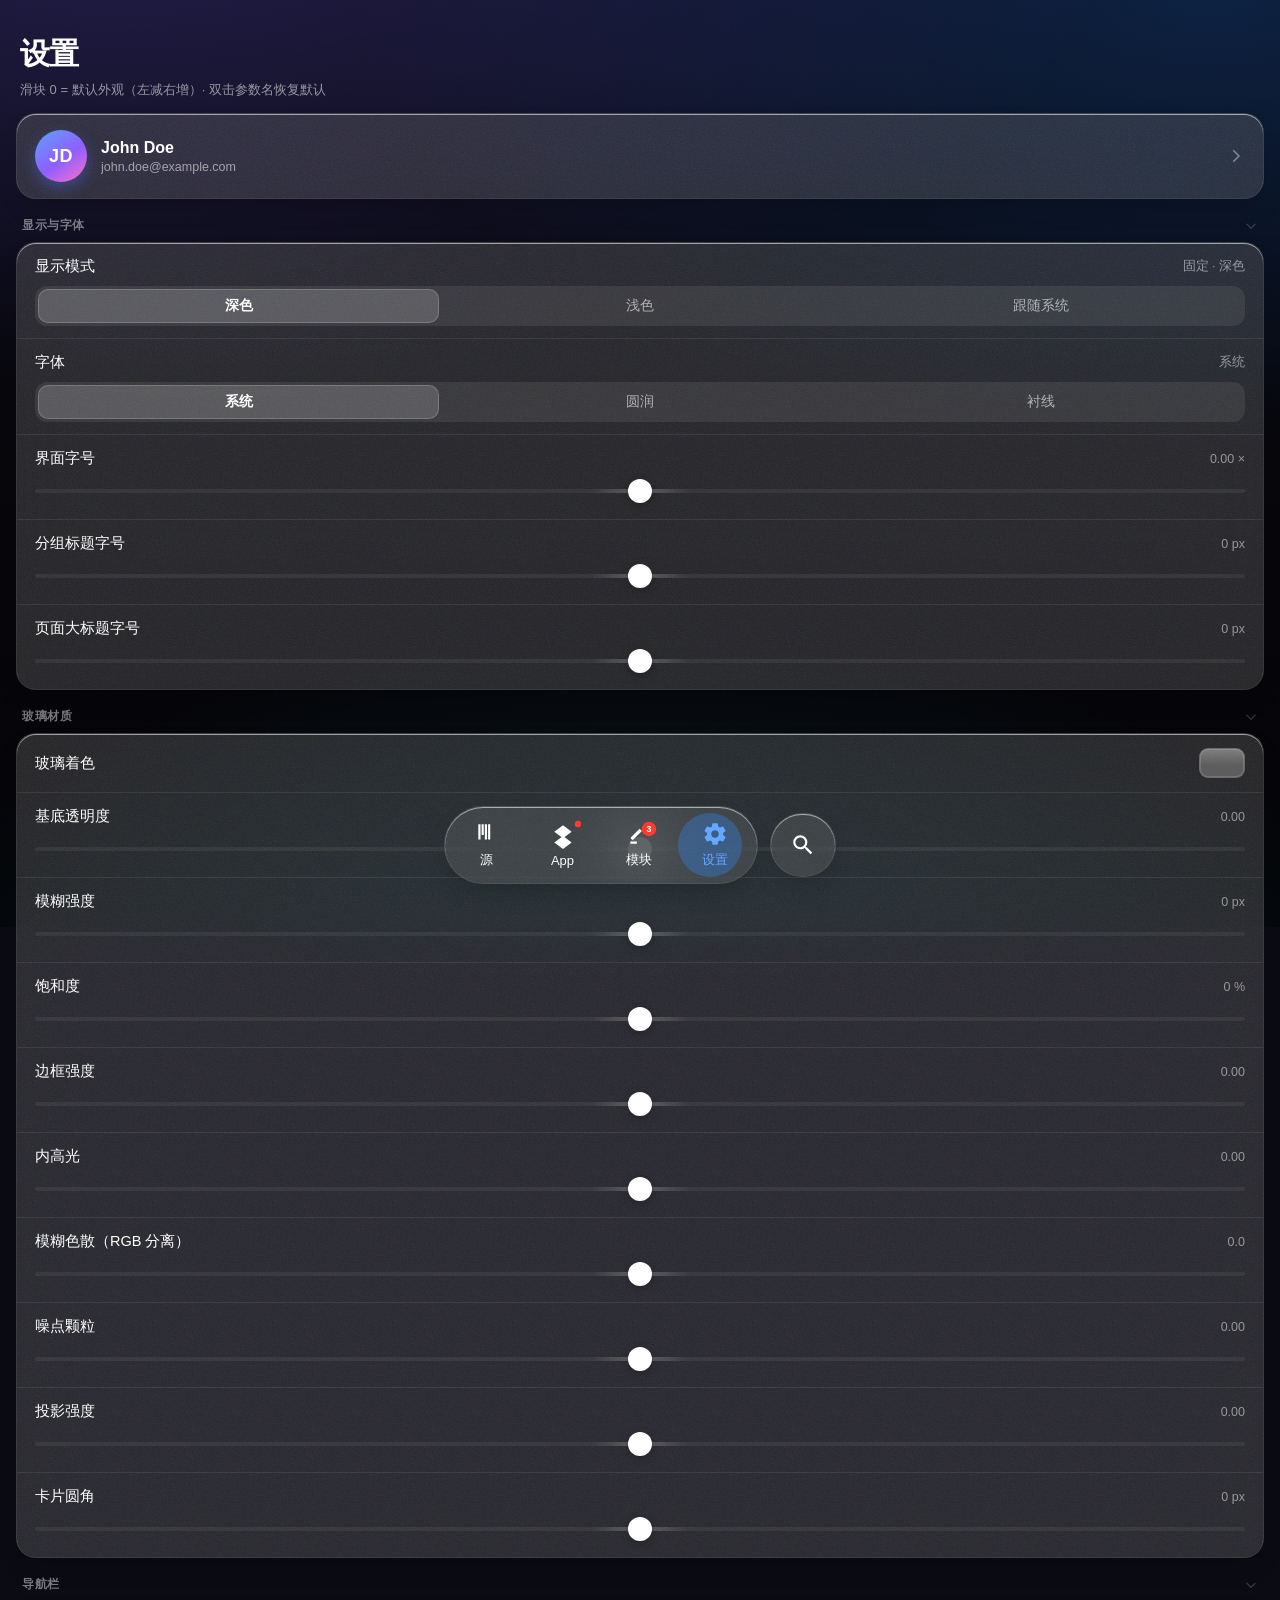
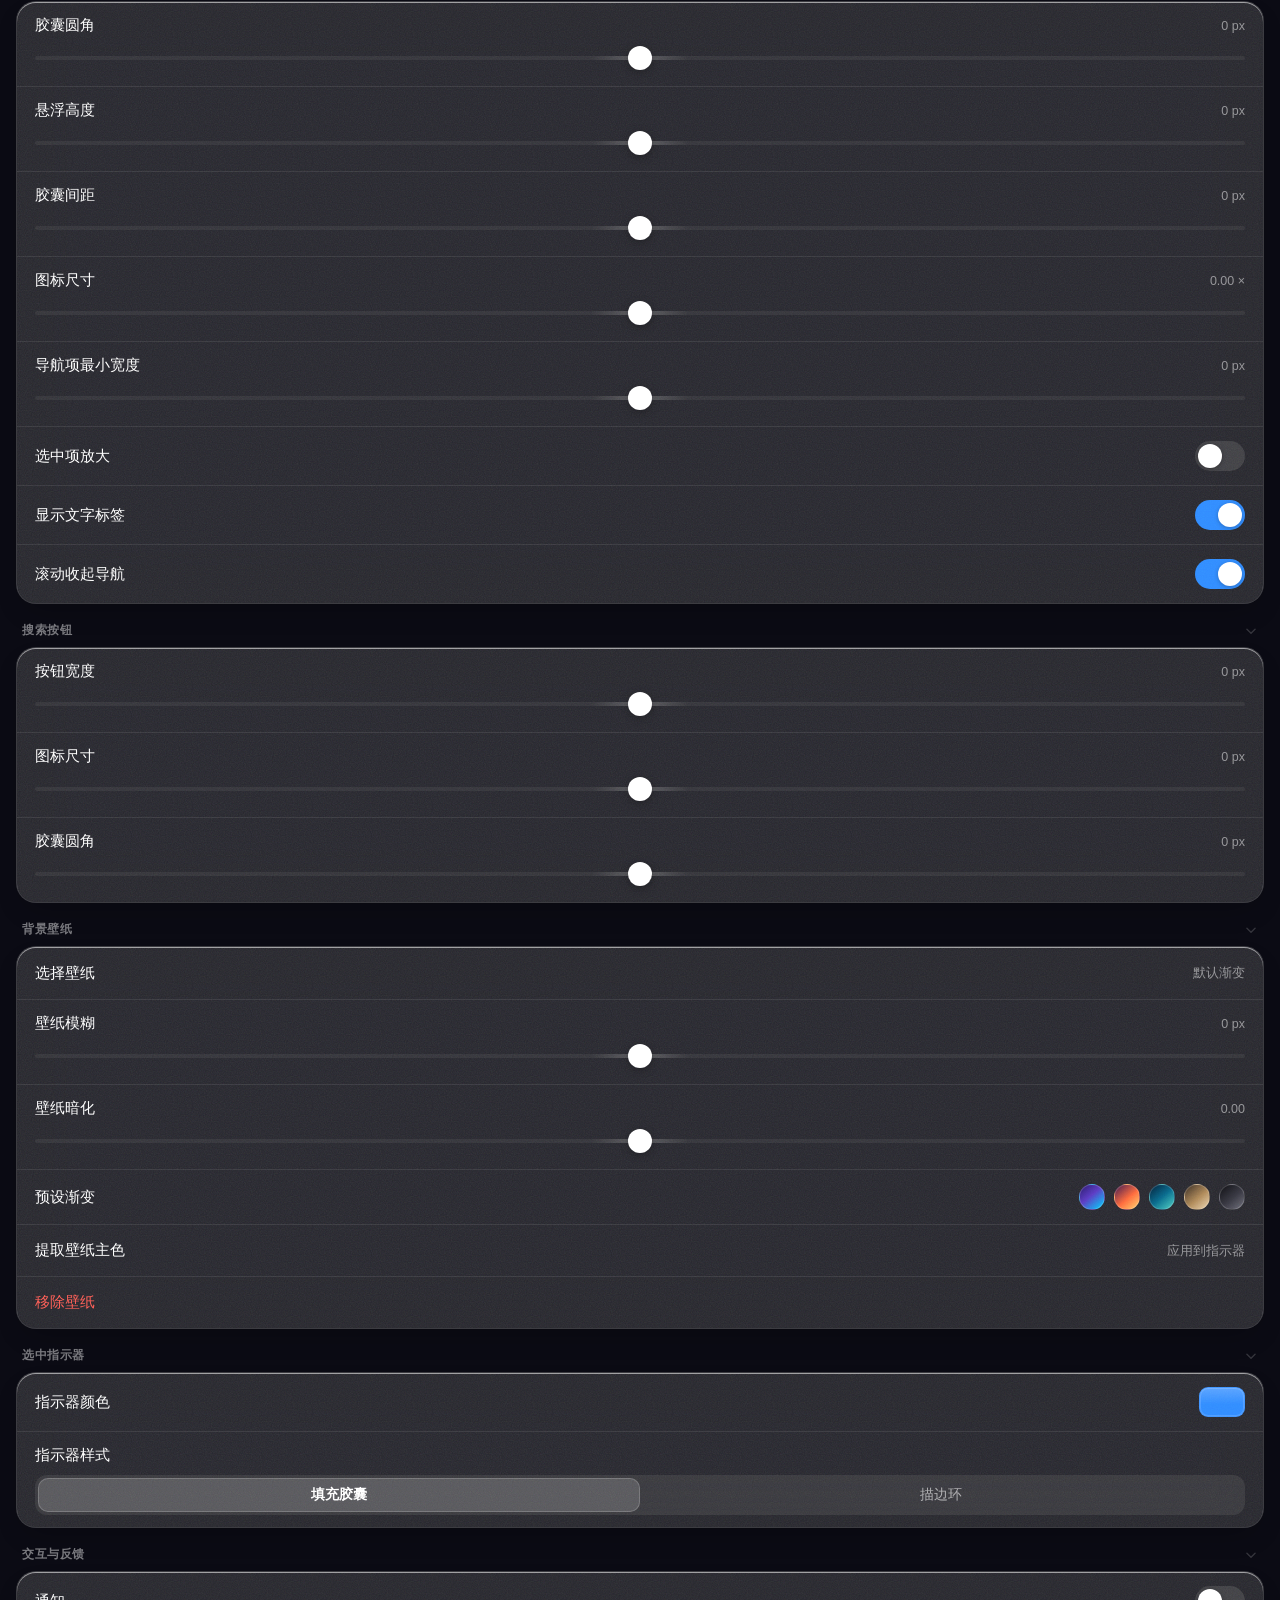
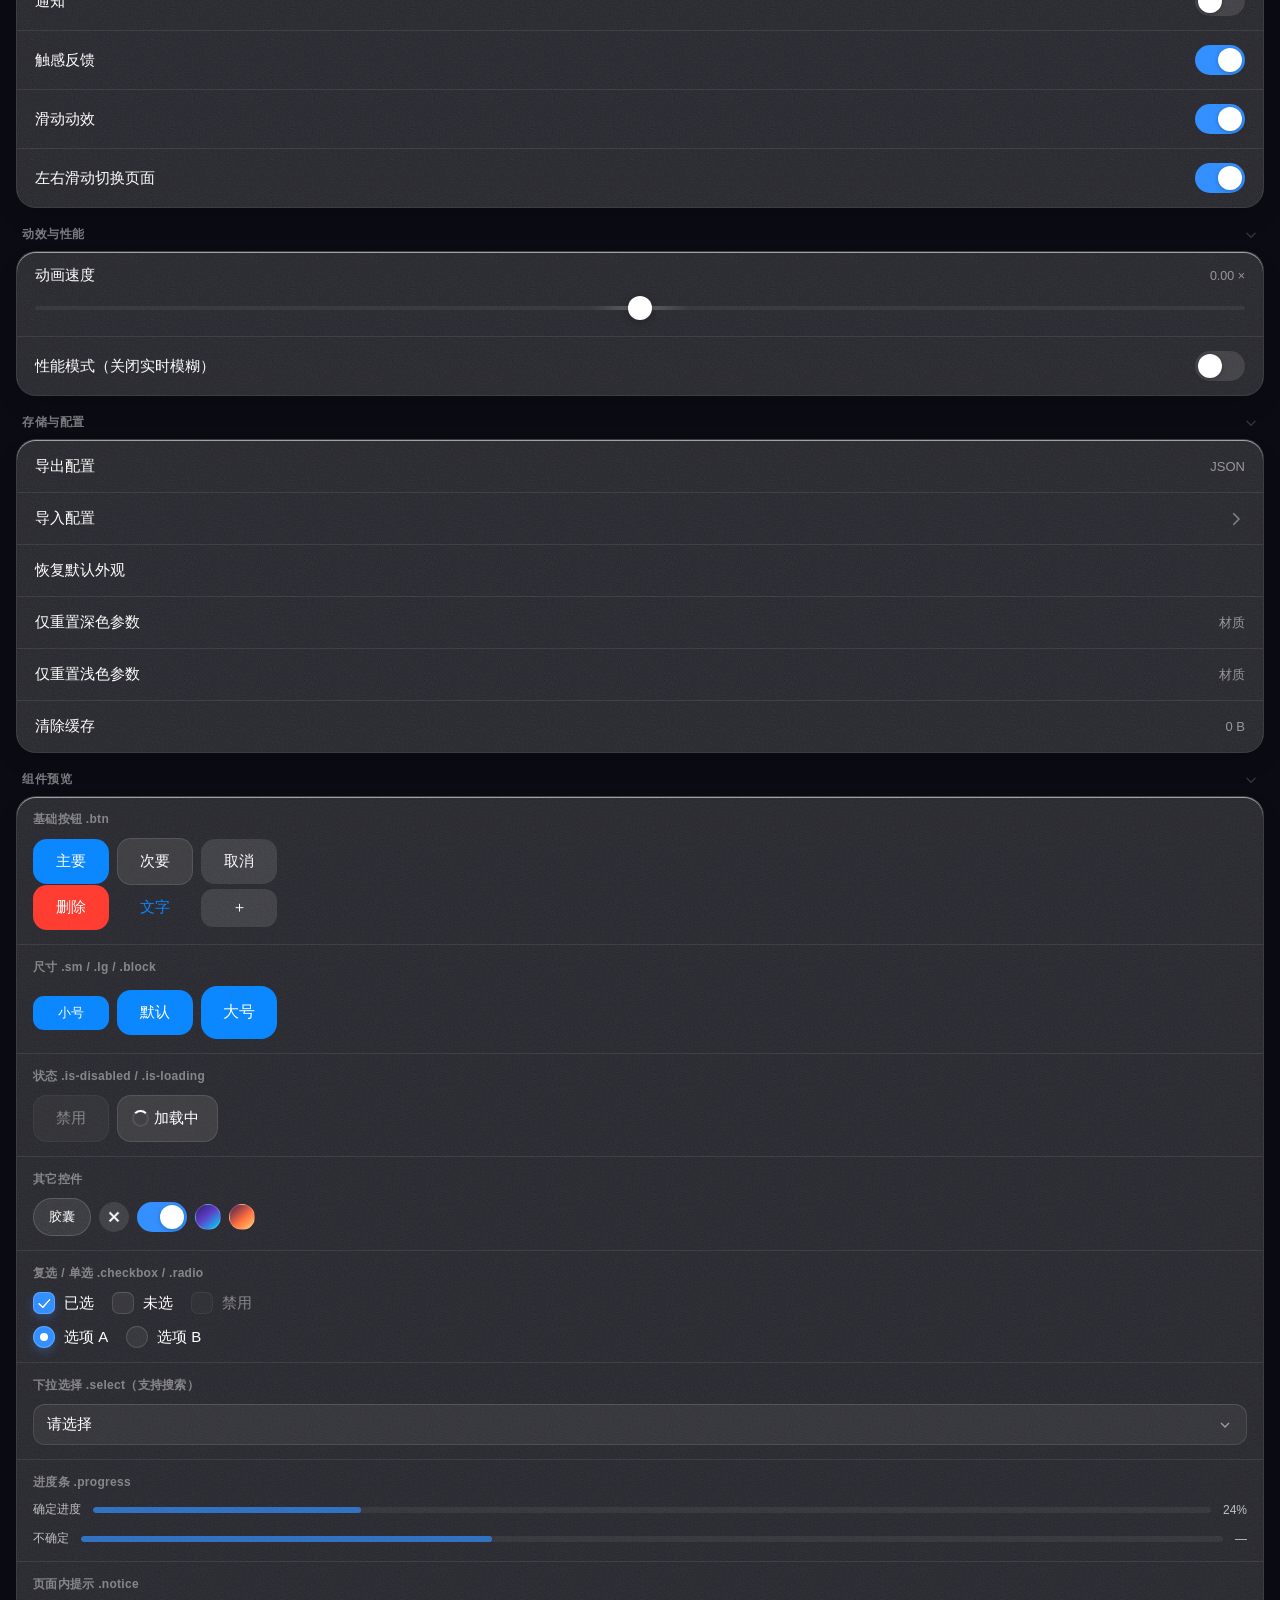
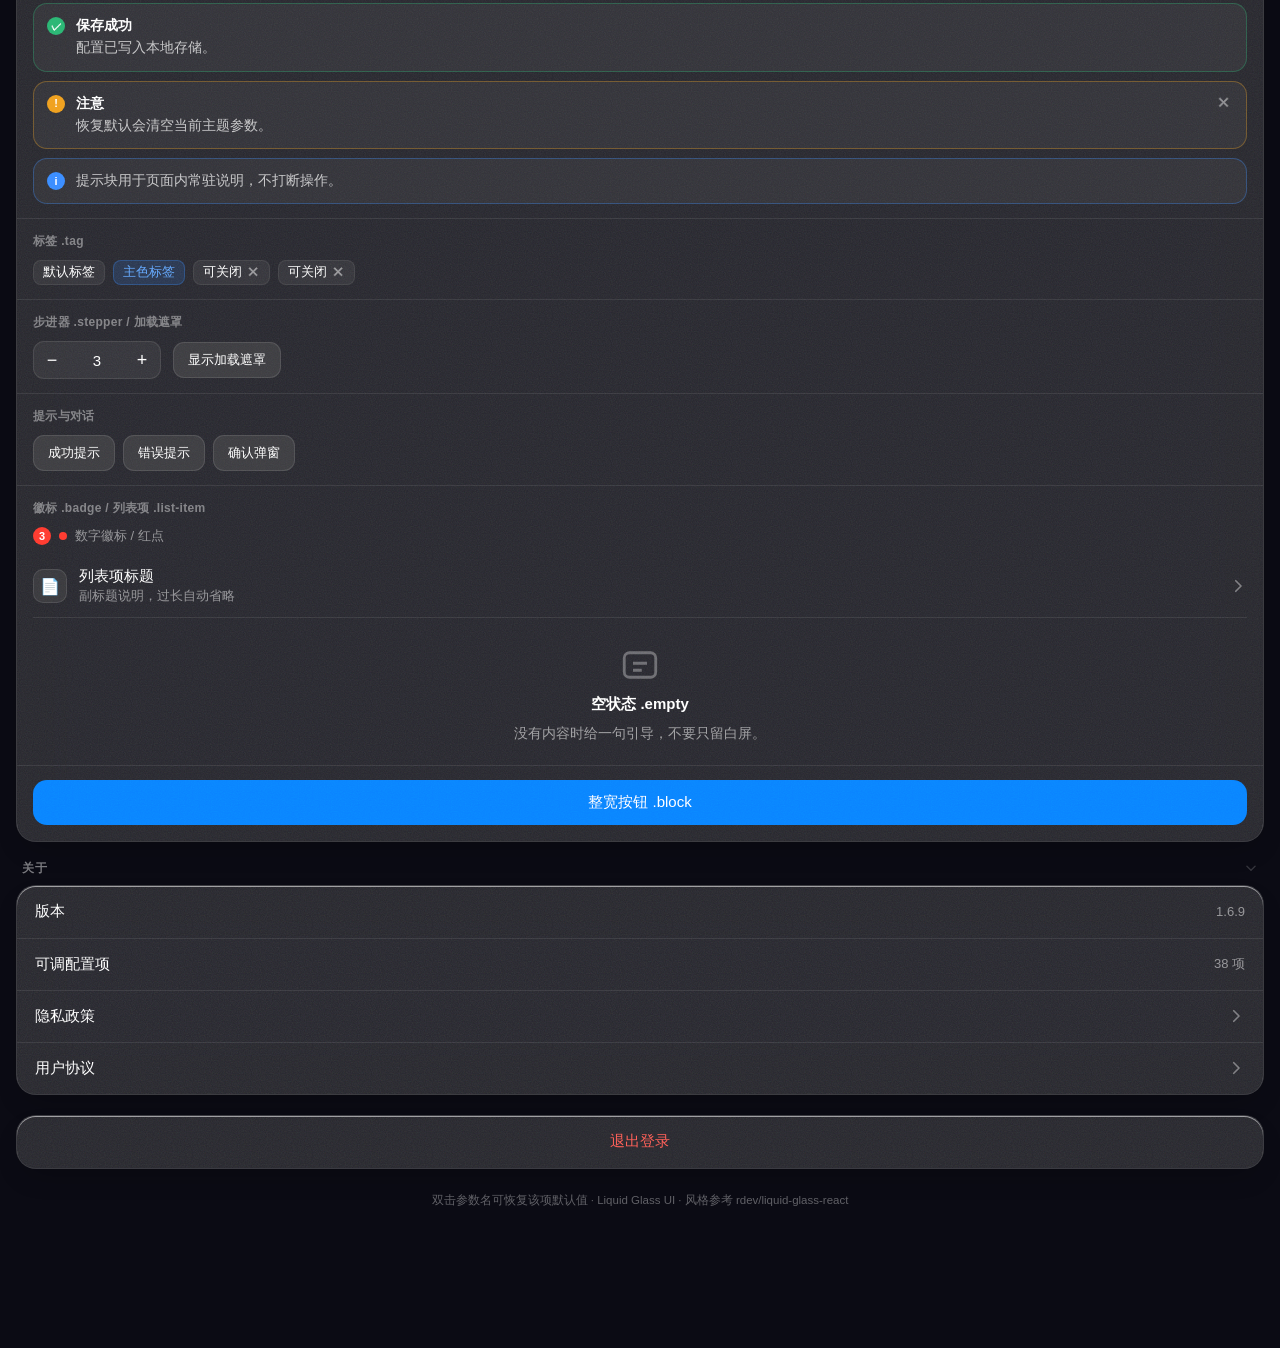
==== index.html @ 7eabf586 "feat: 新增复选/单选、自定义下拉、进度条、提示块、标签、步进器、加载遮罩；1.6.9" ====
<!DOCTYPE html>
<!--
  DaoHang · 液态玻璃移动端 UI 模板（单文件版）v1.6.9
  ================================================================
  文件结构索引
    style 区块
      1  变量与深浅主题        2  通用玻璃容器（::after 噪点）
      3  页面容器 .view        4  卡片 / 列表行
      5  账户卡片 / 分组标题    6  分段控件 / 开关 / 滑块（中点标记）
      7  导航胶囊与指示器       8  Toast
      9  账户编辑 Sheet        10 按钮体系（.btn 全家桶）
      11 搜索直达样式          12 通用组件（分割线/徽标/空态/列表项）
      13 居中确认弹窗          14 分组折叠       15 系统减弱动效
    body 区块
      背景层 .wallpaper / .wall-dim
      → main 内 5 个 .view（source / app / module / settings / search）
      → nav.tabbar（4 项主胶囊 + 独立搜索胶囊）
      → .toast / 账户编辑 .sheet / 两个隐藏 file input
    script 区块
      A 常量与默认值（DEFAULT_CONF / DEFAULT_VARIANTS）
      B 存储层（loadConf / saveConf / saveWall / 壁纸迁移）
      C 主题与深浅两套变体（effectiveTheme / setMat / pullVariant）
      D 壁纸（预设渐变 / 主色提取）
      E 配置渲染（applyConfig / moveIndicator）
      F 视图路由与导航
      G 设置交互（滑块 / 开关 / 颜色 / 导出导入 / 重置）
      G2 分组折叠 / 居中确认弹窗 / 显示模式快切 / 字体 / 分主题重置
      G3 点击复制 / 左右滑动切页 / 组件预览交互
      H 账户模块（资料 / 头像 / Sheet 弹窗与手势）
      I 设置项索引（搜索直达 / 双击单项重置）
      K 初始化
  ================================================================
  开发规约
    · 视图逻辑（渲染 / 排序 / 事件 / DOM）写在视图区块；
      数据逻辑（存储 / 计算 / 校验）集中在 A–D，不在数据区块操作 DOM。
    · 新增界面必须复用 --lg-* 变量与既有 class，不另写 backdrop-filter。
    · 页面切换不加容器级 opacity 动画（会触发玻璃层逐帧重绘闪动）。
    · 弹窗二选一：内容编辑用底部 Sheet，二次确认/输入用 confirmDialog。
    · 新增设置项自动进搜索索引与双击重置；分组可在标题上折叠。
    · 数值参数一律存「偏移量」：conf 里 0 = 默认外观，渲染必须经 eff(key)
      取基准值再夹紧（BASE_VARIANTS / BASE_CONF + LIMIT），不要直接读 conf 数值。
-->
<html lang="zh-CN" style="background:#050508">
<head>
<meta charset="UTF-8" />
<meta name="viewport" content="width=device-width, initial-scale=1.0, maximum-scale=1.0, viewport-fit=cover" />
<meta name="theme-color" content="#0b0b14" />
<meta name="apple-mobile-web-app-capable" content="yes" />
<meta name="apple-mobile-web-app-status-bar-style" content="black-translucent" />
<meta name="mobile-web-app-capable" content="yes" />
<title>Liquid Glass · 设置</title>
<script>
  /* 首帧前把页面底色与状态栏颜色对齐主题，避免刘海/安全区先闪一块黑 */
  (function(){
    try{
      var raw = localStorage.getItem('lgSettingsV4');
      var c = raw ? JSON.parse(raw) : null;
      var t = (c && c.theme) || 'dark';
      var light = t === 'light' || (t === 'auto' && window.matchMedia &&
                    window.matchMedia('(prefers-color-scheme: light)').matches);
      var bg = light ? '#f8f9fd' : '#0b0b14';
      document.documentElement.style.background = bg;
      document.documentElement.setAttribute('data-theme-base', light ? 'light' : 'dark');
      var m = document.createElement('meta');
      m.name = 'theme-color'; m.content = bg;
      document.head.appendChild(m);
      var old = document.querySelector('meta[name="theme-color"]');
      if(old) old.parentNode.removeChild(old);
    }catch(e){}
  })();
</script>
<style>
*{margin:0;padding:0;box-sizing:border-box;-webkit-tap-highlight-color:transparent;}
html,body{height:100%;background:transparent;}
body{
  font-family:var(--font-family,-apple-system,BlinkMacSystemFont,"SF Pro Text","PingFang SC","Segoe UI",sans-serif);
  background:transparent;color:#fff;
  transition:color .3s;
  overflow-x:hidden;
}
body.light{color:#1c1c1e;}
body.light{
  --wall-default:
    radial-gradient(120% 85% at 12% -10%, rgba(150,170,255,.65) 0%, rgba(150,170,255,0) 60%),
    radial-gradient(110% 80% at 92% 2%, rgba(255,196,222,.55) 0%, rgba(255,196,222,0) 58%),
    radial-gradient(90% 60% at 50% 110%, rgba(170,230,235,.40) 0%, rgba(170,230,235,0) 62%),
    linear-gradient(180deg,#f8f9fd 0%,#eef1f8 55%,#e8ecf4 100%);
}

/* ================= 壁纸背景层 ================= */
.wallpaper{
  position:fixed;inset:0;z-index:-2;
  background-image:var(--wall-default);
  background-position:center;
  background-size:cover;
  background-repeat:no-repeat;
  filter:blur(var(--wall-blur,0px));
  transform:scale(1.06);
  transition:filter .25s;
}
.wall-dim{
  position:fixed;inset:0;z-index:-1;pointer-events:none;
  background:transparent;
  transition:background .3s;
}
body.light .wall-dim{background:#f2f2f6;}
body.has-wall .wall-dim{background:rgba(0,0,0,var(--wall-dim-a,.35));}
body.has-wall.light .wall-dim{background:rgba(255,255,255,var(--wall-dim-a,.35));}

/* ================= 全局液态玻璃变量 ================= */
:root{
  --lg-blur:28px;
  --lg-opacity:.35;
  --lg-saturation:120%;
  --lg-tint:90,90,90;
  --lg-tint-light:250,250,252;
  --lg-border-a:.10;
  --lg-highlight:.55;
  --lg-shadow:.32;
  --lg-grain:.12;
  --lg-chroma:0;
  --lg-chroma-a:0;
  --wall-blur:0px;
  --wall-dim-a:.35;
  /* 未设置壁纸/预设时的默认背景渐变 */
  --wall-default:
    radial-gradient(120% 85% at 12% -10%, rgba(74,60,158,.42) 0%, rgba(74,60,158,0) 62%),
    radial-gradient(110% 80% at 92% 2%, rgba(20,80,158,.34) 0%, rgba(20,80,158,0) 58%),
    radial-gradient(90% 60% at 50% 108%, rgba(28,132,152,.20) 0%, rgba(28,132,152,0) 64%),
    linear-gradient(180deg,#0b0b14 0%,#07070c 55%,#050508 100%);
  --lg-line:rgba(255,255,255,.08);
  --indicator-color:rgba(50,140,255,.32);
  --indicator-strong:rgba(50,140,255,.8);
  --text-normal:#fff;
  --text-active:#64a8ff;
  --thumb-on:#3b8cff;
  --bar-radius:999px;
  --bar-bottom:16px;
  --bar-gap:12px;
  --card-radius:20px;
  --tab-icon:26px;
  --ind-anim:all .32s cubic-bezier(.34,1.56,.64,1);
}
body.light{
  --lg-line:rgba(0,0,0,.07);
  --text-normal:#1c1c1e;
  --text-active:#0a6fdc;
}

/* ================= 通用玻璃容器 ================= */
.liquid-glass{
  position:relative;overflow:hidden;
  background:rgba(var(--lg-tint),var(--lg-opacity));
  backdrop-filter:blur(var(--lg-blur)) saturate(var(--lg-saturation));
  -webkit-backdrop-filter:blur(var(--lg-blur)) saturate(var(--lg-saturation));
  border:1px solid rgba(255,255,255,var(--lg-border-a));
  border-radius:var(--card-radius);
  box-shadow:
    inset calc(var(--lg-chroma) * 1px) 0 calc(var(--lg-chroma) * 1.2px) rgba(255,70,110,var(--lg-chroma-a)),
    inset calc(var(--lg-chroma) * -1px) 0 calc(var(--lg-chroma) * 1.2px) rgba(70,200,255,var(--lg-chroma-a)),
    inset 0 1px 0 rgba(255,255,255,var(--lg-highlight)),
    0 12px 30px -12px rgba(0,0,0,var(--lg-shadow));
  transition:background .25s,border-color .25s,box-shadow .25s;
  /* 提升为独立合成层：切换视图时复用已缓存的模糊结果，避免逐帧重建造成闪动 */
  transform:translateZ(0);
  backface-visibility:hidden;
  -webkit-backface-visibility:hidden;
}

/* 导航胶囊的背板圆角跟随胶囊半径 */
.glass-capsule.liquid-glass{border-radius:var(--bar-radius);}
body.light .liquid-glass{
  background:rgba(var(--lg-tint-light),calc(var(--lg-opacity) + .2));
  border-color:rgba(0,0,0,var(--lg-border-a));
}

/* 噪点颗粒层 */
.liquid-glass::after{
  content:'';position:absolute;inset:0;pointer-events:none;
  border-radius:inherit;
  opacity:var(--lg-grain);
  mix-blend-mode:overlay;
  background-image:url("data:image/svg+xml,%3Csvg xmlns='http://www.w3.org/2000/svg' width='120' height='120'%3E%3Cfilter id='n'%3E%3CfeTurbulence type='fractalNoise' baseFrequency='0.85' numOctaves='4' stitchTiles='stitch'/%3E%3C/filter%3E%3Crect width='120' height='120' filter='url(%23n)'/%3E%3C/svg%3E");
  background-size:120px 120px;
}


/* ================= 页面容器 ================= */
main{min-height:100%;padding:0 16px calc(130px + env(safe-area-inset-bottom));}
.view{display:none;}
.view.active{display:block;}
/* 只给不含玻璃层的标题做入场，避免 backdrop-filter 元素在父级 opacity 动画里逐帧重建 */
.view.active .page-head{animation:headIn .24s ease both;}
@keyframes headIn{from{opacity:0;transform:translateY(6px);}to{opacity:1;transform:none;}}

.page-head{padding:calc(34px + env(safe-area-inset-top)) 4px 14px;}
.page-head h1{font-size:var(--fs-h1,30px);font-weight:700;letter-spacing:-.6px;transition:font-size .15s;}
.page-sub{margin-top:6px;font-size:13px;opacity:.55;}

/* ================= 账户卡片 ================= */
.account-card{display:flex;align-items:center;gap:14px;padding:16px 18px;margin-bottom:8px;cursor:pointer;transition:transform .2s;}
.account-card:active{transform:scale(.985);}
.avatar{
  width:52px;height:52px;flex:0 0 auto;border-radius:50%;
  display:flex;align-items:center;justify-content:center;
  font-size:18px;font-weight:600;letter-spacing:.5px;color:#fff;
  background:linear-gradient(145deg,#5b9dff,#8b5cff 55%,#ff6ec7);
  box-shadow:0 6px 16px rgba(80,120,255,.35);
}
.account-info{flex:1;min-width:0;}
.account-name{font-size:16px;font-weight:600;}
.account-mail{font-size:12.5px;opacity:.55;margin-top:3px;overflow:hidden;text-overflow:ellipsis;white-space:nowrap;}
.chev{width:18px;height:18px;flex:0 0 auto;opacity:.4;}
.chev path{fill:none;stroke:currentColor;stroke-width:2.2;stroke-linecap:round;stroke-linejoin:round;}

/* ================= 分组 ================= */
.group-title{font-size:var(--fs-group,12px);font-weight:600;letter-spacing:.6px;text-transform:uppercase;opacity:.45;
  padding:0 6px calc(8px + (var(--fs-group,12px) - 12px) * .85);
  margin-top:calc(18px + (var(--fs-group,12px) - 12px) * .35);transition:font-size .15s;}
.card{overflow:hidden;margin-bottom:4px;}

/* ================= 列表行 ================= */
.row{display:flex;align-items:center;justify-content:space-between;gap:14px;padding:14px 18px;min-height:52px;font-size:var(--fs-row,15px);transition:background .2s;user-select:none;}
.row + .row{border-top:1px solid var(--lg-line);}
.row.tap{cursor:pointer;}
.row.tap:active{background:rgba(255,255,255,.06);}
body.light .row.tap:active{background:rgba(0,0,0,.04);}
.row-label{flex:1;min-width:0;}
.row-val{font-size:13px;opacity:.5;font-variant-numeric:tabular-nums;}
.row.center{justify-content:center;}
.danger{color:#ff5f57;font-weight:500;}
body.light .danger{color:#e0322a;}
.row.block{display:block;padding:14px 18px 12px;}
.row-head{display:flex;align-items:center;justify-content:space-between;margin-bottom:10px;font-size:14.5px;}
.row-head .row-val{font-size:12.5px;}

/* ================= 分段控件 ================= */
.segmented{position:relative;display:flex;padding:3px;border-radius:12px;background:rgba(120,120,120,.22);}
body.light .segmented{background:rgba(0,0,0,.07);}
.seg-thumb{
  position:absolute;top:3px;left:3px;height:calc(100% - 6px);
  background:rgba(255,255,255,.16);
  border:1px solid rgba(255,255,255,.18);
  border-radius:10px;
  transition:left .28s cubic-bezier(.34,1.4,.64,1);
  pointer-events:none;
}
body.light .seg-thumb{background:#fff;border-color:rgba(0,0,0,.06);box-shadow:0 2px 6px rgba(0,0,0,.1);}
.seg-item{flex:1;position:relative;z-index:2;text-align:center;padding:8px 0;font-size:13.5px;font-weight:500;opacity:.6;cursor:pointer;transition:opacity .2s;}
.seg-item.active{opacity:1;font-weight:600;}

/* ================= 开关 ================= */
.switch{width:50px;height:30px;flex:0 0 auto;border-radius:999px;position:relative;background:rgba(120,120,120,.32);cursor:pointer;transition:background .25s;}
.switch::after{content:'';position:absolute;top:3px;left:3px;width:24px;height:24px;border-radius:50%;background:#fff;box-shadow:0 1px 4px rgba(0,0,0,.25);transition:left .25s cubic-bezier(.34,1.4,.64,1);}
.switch.on{background:var(--thumb-on,#3b8cff);}
.switch.on::after{left:23px;}

/* ================= 滑块 ================= */
input[type="range"]{-webkit-appearance:none;appearance:none;width:100%;height:26px;background:transparent;outline:none;cursor:pointer;}
input[type="range"]::-webkit-slider-runnable-track{
  height:4px;border-radius:2px;
  /* 中点略亮：提示「0 = 默认」，左右分别是减弱与增强 */
  background:linear-gradient(90deg,rgba(120,120,120,.16) 0%,rgba(120,120,120,.16) 46%,rgba(160,160,160,.46) 50%,rgba(120,120,120,.16) 54%,rgba(120,120,120,.16) 100%);
}
input[type="range"]::-webkit-slider-thumb{-webkit-appearance:none;width:24px;height:24px;border-radius:50%;margin-top:-10px;background:#fff;box-shadow:0 2px 8px rgba(0,0,0,.28);}
input[type="range"]::-moz-range-track{
  height:4px;border-radius:2px;
  background:linear-gradient(90deg,rgba(120,120,120,.16) 0%,rgba(120,120,120,.16) 46%,rgba(160,160,160,.46) 50%,rgba(120,120,120,.16) 54%,rgba(120,120,120,.16) 100%);
}
input[type="range"]::-moz-range-thumb{width:22px;height:22px;border:none;border-radius:50%;background:#fff;box-shadow:0 2px 8px rgba(0,0,0,.28);}

/* 颜色控件：自绘外壳 + 隐形原生 input，保证各平台高度与居中一致 */
.cfield{position:relative;display:block;flex:0 0 auto;align-self:center;width:46px;height:30px;
  border-radius:9px;border:1px solid var(--lg-line);overflow:hidden;background:#328cff;cursor:pointer;
  box-shadow:inset 0 0 0 1px rgba(255,255,255,.14);transition:transform .15s,box-shadow .2s;}
.cfield::after{content:"";position:absolute;inset:0;pointer-events:none;
  background:linear-gradient(180deg,rgba(255,255,255,.20),rgba(255,255,255,0) 58%);}
.cfield:active{transform:scale(.94);}
.cfield input[type="color"]{-webkit-appearance:none;appearance:none;position:absolute;inset:-8px;
  width:auto;height:auto;margin:0;padding:0;border:0;background:transparent;opacity:0;cursor:pointer;}
.row .cfield{margin:0;}

/* 壁纸预设色块 */
.swatches{display:flex;gap:9px;}
.swatch{width:26px;height:26px;border-radius:50%;cursor:pointer;border:1.5px solid rgba(255,255,255,.18);transition:transform .18s,border-color .18s,box-shadow .18s;}
.swatch:active{transform:scale(.9);}
.swatch.active{border-color:#fff;box-shadow:0 0 0 2px rgba(255,255,255,.25);}
body.light .swatch.active{border-color:#333;box-shadow:0 0 0 2px rgba(0,0,0,.18);}

/* ================= 占位视图 ================= */
.plain-card{padding:18px;margin-bottom:12px;}
.plain-card h3{font-size:16px;margin-bottom:8px;}
.plain-card p{font-size:13.5px;line-height:1.7;opacity:.6;}
.grid{display:grid;grid-template-columns:repeat(4,1fr);gap:12px;}
.app-tile{aspect-ratio:1/1;border-radius:16px;display:flex;align-items:center;justify-content:center;font-size:12px;font-weight:500;cursor:pointer;background:linear-gradient(150deg,rgba(90,150,255,.28),rgba(150,90,255,.22));}
.search-input{display:flex;align-items:center;gap:8px;padding:12px 16px;margin-bottom:14px;}
.search-input svg{width:18px;height:18px;opacity:.5;flex:0 0 auto;}
.search-input input{flex:1;border:none;background:transparent;outline:none;color:var(--text-normal);font-size:15px;}
.search-input input::placeholder{opacity:.4;}

/* ================= 底部导航 ================= */
.tabbar-wrap{
  position:fixed;left:50%;bottom:var(--bar-bottom);
  transform:translateX(-50%);
  display:flex;align-items:center;gap:var(--bar-gap);
  z-index:99;padding-bottom:env(safe-area-inset-bottom);
  transition:transform .35s cubic-bezier(.34,1.2,.64,1),opacity .35s;
}
.tabbar-wrap.hidden{transform:translateX(-50%) translateY(140%);opacity:0;}

.glass-capsule{padding:6px;display:flex;gap:4px;border-radius:var(--bar-radius);}
.glass-capsule.solo{padding:10px;border-radius:var(--solo-radius,var(--bar-radius));}

.indicator{
  position:absolute;top:6px;left:6px;height:calc(100% - 12px);
  background:var(--indicator-color);
  border:1.5px solid transparent;
  border-radius:var(--bar-radius);
  transition:var(--ind-anim);
  pointer-events:none;z-index:1;
}
.indicator.ring{background:transparent;border-color:var(--indicator-strong);}

.tab-item{
  position:relative;z-index:2;min-width:var(--tab-min,72px);
  display:flex;flex-direction:column;align-items:center;justify-content:center;gap:4px;
  padding:8px 4px;font-size:var(--fs-tab,13px);color:var(--text-normal);
  cursor:pointer;user-select:none;
  transition:color .2s,transform .15s,padding .2s,min-width .2s;
}
.tab-item:active{transform:scale(.94);}
.tab-item.solo{min-width:var(--solo-w,44px);}
.tab-item svg{width:var(--tab-icon);height:var(--tab-icon);fill:currentColor;transition:width .2s,height .2s,transform .25s;}
.tab-item.solo svg{width:var(--solo-icon,var(--tab-icon));height:var(--solo-icon,var(--tab-icon));}
.tab-item.active{color:var(--text-active);}
body.active-scale .tab-item.active svg{transform:scale(1.12);}
body.perf .liquid-glass{
  backdrop-filter:none;-webkit-backdrop-filter:none;
  background:rgba(var(--lg-tint),calc(var(--lg-opacity) + .42));
}
body.perf.light .liquid-glass{
  background:rgba(var(--lg-tint-light),calc(var(--lg-opacity) + .5));
}

body.no-label .tab-item{min-width:54px;padding:10px 4px;}
body.no-label .tab-item span{display:none;}

/* ================= Toast ================= */
.toast{
  position:fixed;left:50%;bottom:calc(96px + env(safe-area-inset-bottom));
  transform:translateX(-50%) translateY(10px) scale(.96);
  padding:11px 20px;border-radius:999px;font-size:13.5px;white-space:nowrap;
  background:rgba(40,40,40,.82);
  backdrop-filter:blur(20px);-webkit-backdrop-filter:blur(20px);
  border:1px solid rgba(255,255,255,.12);
  color:#fff;z-index:300;opacity:0;pointer-events:none;
  transition:opacity .25s,transform .25s;
}
.toast.show{opacity:1;transform:translateX(-50%) translateY(0) scale(1);}
.toast{display:flex;align-items:center;gap:8px;}
.toast[data-type]::before{
  content:'';width:16px;height:16px;border-radius:50%;flex:0 0 auto;
  display:flex;align-items:center;justify-content:center;font-size:11px;font-weight:700;line-height:1;
}
.toast[data-type="ok"]::before{content:'✓';background:rgba(48,209,88,.22);color:#30d158;}
.toast[data-type="warn"]::before{content:'!';background:rgba(255,159,10,.22);color:#ff9f0a;}
.toast[data-type="err"]::before{content:'✕';background:rgba(255,69,58,.24);color:#ff453a;}
.toast[data-type="info"]::before{content:'i';background:rgba(10,132,255,.24);color:#0a84ff;}
/* 编辑面板打开时，提示条移出面板区域 */
body.sheet-open .toast{bottom:auto;top:calc(50% - 26px);}

/* ================= 账户编辑面板 ================= */
.sheet-mask{
  position:fixed;inset:0;background:rgba(0,0,0,.46);opacity:0;
  pointer-events:none;transition:opacity .22s;z-index:200;
}
.sheet-mask.show{opacity:1;pointer-events:auto;}

.sheet{
  position:fixed;left:0;right:0;bottom:0;z-index:201;
  transform:translateY(102%);
  transition:transform .3s cubic-bezier(.32,.72,0,1),bottom .25s ease,max-height .25s ease;
  padding:10px 18px calc(18px + env(safe-area-inset-bottom));
  border-radius:22px 22px 0 0;
  background:rgba(28,28,30,.9);
  backdrop-filter:blur(30px) saturate(160%);
  -webkit-backdrop-filter:blur(30px) saturate(160%);
  border-top:1px solid rgba(255,255,255,.12);
  color:#fff;will-change:transform;
  max-height:82vh;overflow-y:auto;overscroll-behavior:contain;
  visibility:hidden;pointer-events:none;
}
body.light .sheet{background:rgba(248,248,250,.94);color:#1c1c1e;border-top-color:rgba(0,0,0,.1);}
body.light .sheet .field input{background:rgba(0,0,0,.05);border-color:rgba(0,0,0,.12);}
body.light .sheet .pill-btn{background:rgba(0,0,0,.05);border-color:rgba(0,0,0,.12);}
body.light .sheet .btn.ghost{background:rgba(0,0,0,.06);}
body.light .sheet .sheet-grab{background:rgba(0,0,0,.18);}
.sheet.show{transform:translateY(0);visibility:visible;pointer-events:auto;}

.sheet-grab{width:36px;height:4px;border-radius:999px;background:rgba(255,255,255,.22);margin:2px auto 10px;}
.sheet-close{
  position:absolute;right:12px;top:12px;width:30px;height:30px;border-radius:50%;
  display:flex;align-items:center;justify-content:center;cursor:pointer;
  background:rgba(255,255,255,.1);border:none;color:inherit;font-size:15px;line-height:1;
  font-family:inherit;
}
body.light .sheet-close{background:rgba(0,0,0,.06);}
.sheet-close:active{transform:scale(.92);}
.sheet-title{font-size:17px;font-weight:600;text-align:center;margin-bottom:16px;}
body.sheet-open{overflow:hidden;}

.field{display:block;margin-bottom:12px;}
.field > span{display:block;font-size:12.5px;opacity:.6;margin:0 0 6px 2px;}
.field input{
  width:100%;padding:12px 14px;border-radius:12px;font-size:15px;font-family:inherit;
  background:rgba(255,255,255,.08);border:1px solid rgba(255,255,255,.14);
  color:inherit;outline:none;transition:border-color .2s,background .2s;
}
.field input:focus{border-color:rgba(90,160,255,.65);background:rgba(255,255,255,.12);}

.sheet-avatar-row{display:flex;align-items:center;gap:14px;margin-bottom:16px;}
.sheet-avatar-actions{display:flex;flex-wrap:wrap;gap:8px;}
.pill-btn{
  padding:9px 15px;border-radius:999px;font-size:13px;font-family:inherit;
  border:1px solid rgba(255,255,255,.16);background:rgba(255,255,255,.08);
  color:inherit;cursor:pointer;
}
.pill-btn:active{transform:scale(.96);}
body.light .pill-btn{background:rgba(0,0,0,.06);border-color:rgba(0,0,0,.12);}

.sheet-foot{display:flex;gap:10px;margin-top:8px;}
.btn{
  flex:1;padding:13px 18px;border-radius:14px;font-size:15px;font-family:inherit;
  border:none;cursor:pointer;position:relative;
  display:inline-flex;align-items:center;justify-content:center;gap:8px;
  transition:transform .12s,background .2s,opacity .2s;
}
.btn.ghost{background:rgba(255,255,255,.1);color:inherit;}
body.light .btn.ghost{background:rgba(0,0,0,.06);}
.btn.primary{background:#0a84ff;color:#fff;}
.btn.primary:active{background:#0a74e0;}
.btn.danger{background:#ff3b30;color:#fff;}
body.light .btn.danger{color:#fff;}
.btn.secondary{
  background:rgba(var(--lg-tint),calc(var(--lg-opacity) + .08));
  color:var(--text-normal);
  border:1px solid rgba(255,255,255,var(--lg-border-a));
}
body.light .btn.secondary{border-color:rgba(0,0,0,var(--lg-border-a));}
.btn.text{background:transparent;color:#0a84ff;flex:0 0 auto;padding:10px 12px;}
.btn.icon{flex:0 0 auto;width:38px;height:38px;padding:0;border-radius:12px;}
.btn.sm{padding:8px 14px;font-size:13px;border-radius:11px;}
.btn.lg{padding:16px 22px;font-size:16px;border-radius:16px;}
.btn.block{flex:1 1 100%;width:100%;}
.btn[disabled],.btn.is-disabled{opacity:.42;cursor:not-allowed;pointer-events:none;}
.btn.is-loading{pointer-events:none;padding-left:36px;}
.btn.is-loading::after{
  content:'';position:absolute;left:14px;width:13px;height:13px;border-radius:50%;
  border:2px solid rgba(255,255,255,.32);border-top-color:#fff;
  animation:spin .7s linear infinite;
}
.btn.ghost.is-loading::after,.btn.secondary.is-loading::after{
  border-color:rgba(127,127,127,.26);border-top-color:var(--text-normal);
}
@keyframes spin{to{transform:rotate(360deg);}}
.btn:active{transform:scale(.98);}

.btn-group{display:flex;gap:10px;}

/* 设置页组件预览区（仅作样式展示，不参与设置项搜索索引） */
.pv-block{padding:14px 16px;border-bottom:1px solid var(--lg-line);}
.pv-block:last-of-type{border-bottom:none;}
.pv-label{font-size:12px;font-weight:600;letter-spacing:.3px;opacity:.42;margin-bottom:10px;}
.pv-row{display:flex;flex-wrap:wrap;gap:8px;align-items:center;}
.pv-row .btn{flex:0 0 auto;min-width:76px;}

/* ================= 表单控件：复选 / 单选 / 下拉 / 进度 / 提示 / 标签 / 步进 ================= */
.checkbox,.radio{display:inline-flex;align-items:center;gap:9px;font-size:var(--fs-row,15px);cursor:pointer;user-select:none;-webkit-tap-highlight-color:transparent;transition:opacity .2s;}
.checkbox input,.radio input{position:absolute;opacity:0;width:0;height:0;pointer-events:none;}
.checkbox .box,.radio .box{
  width:22px;height:22px;flex:0 0 auto;position:relative;
  background:rgba(120,120,120,.16);
  box-shadow:inset 0 0 0 1px rgba(127,127,127,.34), inset 0 1px 0 rgba(255,255,255,.06);
  transition:background .2s ease,box-shadow .2s ease,transform .18s cubic-bezier(.34,1.56,.64,1);
}
.checkbox .box{border-radius:7px;}
.radio .box{border-radius:50%;}
.checkbox input:checked + .box,.radio input:checked + .box{background:var(--thumb-on,#3b8cff);box-shadow:inset 0 0 0 1px rgba(255,255,255,.2), 0 4px 12px -2px rgba(59,140,255,.45);}
.checkbox input:checked + .box::after{
  content:'';position:absolute;left:7.5px;top:3.6px;width:5px;height:9.5px;
  border-right:2px solid #fff;border-bottom:2px solid #fff;border-radius:1px;
  transform:rotate(42deg);transform-origin:center;
}
.radio input:checked + .box::after{
  content:'';position:absolute;inset:0;margin:auto;width:8px;height:8px;border-radius:50%;background:#fff;
}
.checkbox input:active + .box,.radio input:active + .box{transform:scale(.92);}
.checkbox.is-disabled,.radio.is-disabled{opacity:.42;pointer-events:none;}
.checkbox .cb-text,.radio .cb-text{color:var(--text-normal);}

/* 自定义下拉：面板提升到 body，避免被卡片裁剪 */
.select{position:relative;display:block;}
.select-trigger{
  display:flex;align-items:center;justify-content:space-between;gap:10px;width:100%;
  padding:11px 14px;border:none;border-radius:12px;color:var(--text-normal);
  font-size:var(--fs-row,15px);font-family:inherit;text-align:left;cursor:pointer;
  background:rgba(120,120,120,.14);
  box-shadow:inset 0 0 0 1px rgba(127,127,127,.28), inset 0 1px 0 rgba(255,255,255,.06);
  transition:box-shadow .2s,background .2s;
}
.select-trigger[aria-expanded="true"]{box-shadow:inset 0 0 0 1px var(--indicator-strong,rgba(50,140,255,.8)), inset 0 1px 0 rgba(255,255,255,.08);}
.select-value{flex:1;min-width:0;overflow:hidden;text-overflow:ellipsis;white-space:nowrap;}
.select-value.is-placeholder{opacity:.45;}
.select-chev{width:16px;height:16px;flex:0 0 auto;opacity:.5;transition:transform .25s;}
.select-trigger[aria-expanded="true"] .select-chev{transform:rotate(180deg);}
.select.is-disabled{opacity:.42;pointer-events:none;}
.select-panel{
  position:fixed;z-index:360;display:none;flex-direction:column;
  padding:6px;border-radius:14px;overflow:hidden;
  background:rgba(28,28,34,.92);border:1px solid rgba(255,255,255,.10);
  box-shadow:0 18px 44px -12px rgba(0,0,0,.6);
  backdrop-filter:blur(26px) saturate(140%);-webkit-backdrop-filter:blur(26px) saturate(140%);
  color:var(--text-normal);
  opacity:0;transform:translateY(-4px);transition:opacity .16s ease,transform .16s ease;
}
body.light .select-panel{background:rgba(250,250,253,.92);border-color:rgba(0,0,0,.08);}
.select-panel.show{display:flex;opacity:1;transform:translateY(0);}
.select-search{padding:8px 10px 6px;}
.select-search input{
  width:100%;padding:8px 10px;border:none;border-radius:9px;font-family:inherit;
  font-size:max(15px,var(--fs-row,15px));color:var(--text-normal);
  background:rgba(127,127,127,.16);outline:none;
}
.select-search input::placeholder{color:currentColor;opacity:.4;}
.select-list{max-height:240px;overflow-y:auto;overscroll-behavior:contain;-webkit-overflow-scrolling:touch;}
.select-option{
  display:flex;align-items:center;justify-content:space-between;gap:10px;
  padding:10px 12px;border-radius:9px;font-size:var(--fs-row,15px);cursor:pointer;
}
.select-option.active,.select-option:hover{background:rgba(127,127,127,.16);}
.select-option.is-selected{color:var(--text-active,#64a8ff);}
.select-option.is-checked::after{content:'✓';font-size:13px;font-weight:600;}
.select-option.is-disabled{opacity:.35;pointer-events:none;}
.select-empty{padding:16px;text-align:center;font-size:13px;opacity:.45;}

/* 进度条 */
.progress{position:relative;height:6px;border-radius:999px;overflow:hidden;background:rgba(127,127,127,.22);}
.progress-fill{height:100%;width:0;border-radius:999px;background:var(--thumb-on,#3b8cff);transition:width .35s cubic-bezier(.34,1.2,.64,1);}
.progress.is-indeterminate .progress-fill{width:36%;animation:progFlow 1.25s ease-in-out infinite;}
@keyframes progFlow{0%{transform:translateX(-110%);}100%{transform:translateX(310%);}}
.progress-row{display:flex;align-items:center;gap:12px;font-size:12px;opacity:.7;}
.progress-row .progress{flex:1;}

/* 页面内提示块 */
.notice{
  display:flex;gap:11px;align-items:flex-start;padding:13px 14px;border-radius:14px;
  font-size:13.5px;line-height:1.5;
  background:rgba(127,127,127,.13);
  box-shadow:inset 0 0 0 1px rgba(127,127,127,.18);
}
.notice-icon{flex:0 0 auto;width:18px;height:18px;border-radius:50%;display:flex;align-items:center;justify-content:center;font-size:11px;font-weight:700;color:#fff;margin-top:1px;}
.notice-body{flex:1;min-width:0;}
.notice-title{font-weight:600;margin-bottom:2px;}
.notice-text{opacity:.72;}
.notice-close{flex:0 0 auto;border:none;background:none;color:inherit;opacity:.45;font-size:14px;line-height:1;padding:2px;cursor:pointer;}
.notice-success .notice-icon{background:#2bb673;}.notice-success{box-shadow:inset 0 0 0 1px rgba(43,182,115,.34);}
.notice-warn .notice-icon{background:#f0a020;}.notice-warn{box-shadow:inset 0 0 0 1px rgba(240,160,32,.34);}
.notice-danger .notice-icon{background:#e5484d;}.notice-danger{box-shadow:inset 0 0 0 1px rgba(229,72,77,.34);}
.notice-info .notice-icon{background:#3b8cff;}.notice-info{box-shadow:inset 0 0 0 1px rgba(59,140,255,.34);}

/* 标签 */
.tag{
  display:inline-flex;align-items:center;gap:5px;padding:5px 10px;border-radius:8px;
  font-size:12.5px;line-height:1.2;color:var(--text-normal);
  background:rgba(127,127,127,.16);
  box-shadow:inset 0 0 0 1px rgba(127,127,127,.2);
}
.tag.primary{background:rgba(59,140,255,.16);color:var(--text-active,#64a8ff);box-shadow:inset 0 0 0 1px rgba(59,140,255,.3);}
.tag .tag-x{border:none;background:none;color:inherit;opacity:.5;font-size:13px;line-height:1;padding:0;cursor:pointer;}
.tag .tag-x:hover{opacity:.9;}
.tag.closing{opacity:0;transform:scale(.9);transition:opacity .18s,transform .18s;}

/* 数字步进器 */
.stepper{display:inline-flex;align-items:center;border-radius:11px;overflow:hidden;background:rgba(127,127,127,.14);box-shadow:inset 0 0 0 1px rgba(127,127,127,.26);}
.step-btn{width:38px;height:38px;border:none;background:none;color:var(--text-normal);font-size:18px;line-height:1;cursor:pointer;transition:background .18s;}
.step-btn:active{background:rgba(127,127,127,.24);}
.step-btn:disabled{opacity:.3;pointer-events:none;}
.step-val{width:52px;height:38px;border:none;background:none;text-align:center;color:var(--text-normal);font-size:max(15px,var(--fs-row,15px));font-family:inherit;outline:none;-moz-appearance:textfield;}
.step-val::-webkit-outer-spin-button,.step-val::-webkit-inner-spin-button{-webkit-appearance:none;margin:0;}

/* 全屏加载遮罩 */
.loader{position:fixed;inset:0;z-index:400;display:none;align-items:center;justify-content:center;flex-direction:column;gap:14px;background:rgba(0,0,0,.34);backdrop-filter:blur(4px);-webkit-backdrop-filter:blur(4px);opacity:0;transition:opacity .2s;}
.loader.show{display:flex;opacity:1;}
.loader-card{padding:20px 26px;border-radius:16px;display:flex;flex-direction:column;align-items:center;gap:12px;background:rgba(30,30,36,.86);box-shadow:0 16px 40px -10px rgba(0,0,0,.6);border:1px solid rgba(255,255,255,.1);}
body.light .loader-card{background:rgba(255,255,255,.9);border-color:rgba(0,0,0,.06);}
.loader-ring{width:26px;height:26px;border-radius:50%;border:2.5px solid rgba(127,127,127,.3);border-top-color:var(--thumb-on,#3b8cff);animation:spin .75s linear infinite;}
.loader-text{font-size:13px;color:var(--text-normal);}


/* ================= 通用组件：分割线 / 徽标 / 空态 / 列表项 ================= */
.divider{height:1px;background:var(--lg-line);margin:0 16px;}
.badge{
  display:inline-flex;align-items:center;justify-content:center;
  min-width:18px;height:18px;padding:0 5px;border-radius:999px;
  background:#ff3b30;color:#fff;font-size:11px;font-weight:600;line-height:1;
}
.badge.dot{min-width:8px;width:8px;height:8px;padding:0;}
.tab-item{position:relative;}
.tab-item .badge{position:absolute;top:7px;right:calc(50% - 19px);transform:scale(.8);transform-origin:center;pointer-events:none;}

.empty{display:flex;flex-direction:column;align-items:center;gap:9px;padding:38px 26px;text-align:center;}
.empty svg{width:42px;height:42px;opacity:.32;}
.empty h3{font-size:15px;font-weight:600;}
.empty p{font-size:13.5px;line-height:1.6;opacity:.55;max-width:100%;}

.list-item{display:flex;align-items:center;gap:12px;padding:13px 16px;border-bottom:1px solid var(--lg-line);}
.list-item:last-child{border-bottom:none;}
.list-item .li-icon{
  width:34px;height:34px;border-radius:10px;flex:0 0 auto;
  display:flex;align-items:center;justify-content:center;font-size:16px;
  background:rgba(var(--lg-tint),.35);border:1px solid rgba(255,255,255,var(--lg-border-a));
}
.list-item .li-body{flex:1;min-width:0;}
.list-item .li-title{font-size:15px;font-weight:500;}
.list-item .li-sub{font-size:12.5px;opacity:.5;margin-top:2px;white-space:nowrap;overflow:hidden;text-overflow:ellipsis;}

/* ================= 居中确认弹窗 ================= */
.dlg-mask{
  position:fixed;inset:0;background:rgba(0,0,0,.5);opacity:0;
  pointer-events:none;transition:opacity .22s;z-index:340;
}
.dlg-mask.show{opacity:1;pointer-events:auto;}
.dlg{
  position:fixed;left:50%;top:50%;width:min(320px,calc(100vw - 56px));
  transform:translate(-50%,-50%) scale(.94);opacity:0;pointer-events:none;
  background:rgba(var(--lg-tint),calc(var(--lg-opacity) + .3));
  backdrop-filter:blur(34px) saturate(150%);
  -webkit-backdrop-filter:blur(30px) saturate(150%);
  border:1px solid rgba(255,255,255,var(--lg-border-a));
  border-radius:22px;padding:22px 20px 18px;z-index:350;text-align:center;
  box-shadow:inset 0 1px 0 rgba(255,255,255,var(--lg-highlight)),0 24px 60px -20px rgba(0,0,0,.55);
  transition:opacity .22s,transform .22s cubic-bezier(.34,1.4,.64,1);
}
.dlg.show{opacity:1;transform:translate(-50%,-50%) scale(1);pointer-events:auto;}
.dlg:focus,.dlg:focus-visible{outline:none;}
body.light .dlg{border-color:rgba(0,0,0,.10);box-shadow:inset 0 1px 0 rgba(255,255,255,.9),0 24px 60px -20px rgba(0,0,0,.28);}
.dlg h3{font-size:17px;font-weight:600;margin-bottom:8px;}
.dlg p{font-size:13.5px;line-height:1.6;opacity:.62;}
.dlg .dlg-field{margin-top:14px;display:none;}
.dlg .dlg-field.show{display:block;}
.dlg .dlg-field input{
  width:100%;padding:11px 13px;border-radius:12px;font-size:14.5px;font-family:inherit;
  color:var(--text-normal);background:rgba(127,127,127,.14);
  border:1px solid rgba(255,255,255,var(--lg-border-a));outline:none;
}
.dlg .dlg-foot{display:flex;gap:10px;margin-top:18px;}
.dlg .btn{flex:1;}

/* ================= 分组折叠 ================= */
.group-title{display:flex;align-items:center;justify-content:space-between;cursor:pointer;user-select:none;}
.group-title .gt-chev{
  width:14px;height:14px;opacity:.38;transition:transform .25s;flex:0 0 auto;
  fill:none;stroke:currentColor;stroke-width:2.4;stroke-linecap:round;
  transform:rotate(90deg);
}
.group-title.collapsed .gt-chev{transform:rotate(0deg);}
.card.collapsed{display:none;}

/* 键盘可见焦点（鼠标点击不触发） */
:is(.btn,.pill-btn,.sheet-close,.switch,.swatch,.tab-item):focus-visible{
  outline:2px solid rgba(90,160,255,.85);outline-offset:2px;
}

/* 悬浮主按钮 */
.fab{
  position:fixed;right:18px;bottom:calc(var(--bar-bottom) + 96px + env(safe-area-inset-bottom));
  width:54px;height:54px;border-radius:50%;cursor:pointer;
  display:flex;align-items:center;justify-content:center;
  background:rgba(255,255,255,.14);
  backdrop-filter:blur(20px) saturate(150%);
  -webkit-backdrop-filter:blur(20px) saturate(150%);
  border:1px solid rgba(255,255,255,.2);
  box-shadow:0 10px 24px -8px rgba(0,0,0,.5);
  color:inherit;z-index:120;transition:transform .15s;
}
body.light .fab{background:rgba(255,255,255,.6);border-color:rgba(0,0,0,.08);}
.fab:active{transform:scale(.94);}

.avatar.has-img{overflow:hidden;}
.avatar.has-img img{width:100%;height:100%;object-fit:cover;display:block;}
.avatar.big{width:64px;height:64px;font-size:20px;}

.foot-note{text-align:center;font-size:11.5px;opacity:.35;margin:24px 0 10px;}

/* ================= 搜索直达 ================= */
#search-results{margin-top:12px;}
#search-results .card{padding:4px 0;margin-bottom:10px;}
#search-results .row{padding:12px 16px;}
#search-empty .hint{font-size:13px;opacity:.5;margin-top:6px;}

.row.flash{animation:rowFlash 1.1s ease;}
@keyframes rowFlash{
  0%{background:transparent;}
  18%{background:rgba(120,180,255,.18);}
  100%{background:transparent;}
}

/* ================= 移动端适配：键盘高度 / 缩放 ================= */
html{-webkit-text-size-adjust:100%;text-size-adjust:100%;}
body{touch-action:manipulation;}

/* 输入框字号不低于 16px：iOS 聚焦时不再自动放大页面 */
.dlg .dlg-field input,
.field input,
.search-input input{font-size:max(16px, var(--fs-row, 16px));}

/* 键盘弹起（--kb = 键盘高度）时的重排 */
body.kb-open .dlg.show{
  transform:translate(-50%, calc(-50% - var(--kb, 0px) / 2)) scale(1);
}
body.kb-open .sheet.show{
  bottom:var(--kb, 0px);
  max-height:calc(100vh - var(--kb, 0px) - 12px);
  max-height:calc(100dvh - var(--kb, 0px) - 12px);
}

/* 弹窗在矮屏上可滚动，不溢出可视区 */
.dlg{max-height:calc(100vh - 40px);max-height:calc(100dvh - 40px);overflow-y:auto;overscroll-behavior:contain;}

/* Sheet / 弹窗打开时收起底部导航，避免遮挡输入区 */
body.sheet-open .tabbar-wrap,
body.kb-open .tabbar-wrap{opacity:0;pointer-events:none;transform:translate(-50%,140%);}

/* ================= 系统减弱动效 ================= */
@media (prefers-reduced-motion: reduce){
  :root{--ind-anim:none !important;}
  *,*::before,*::after{
    animation-duration:.001ms !important;
    animation-iteration-count:1 !important;
    transition-duration:.001ms !important;
    scroll-behavior:auto !important;
  }
}
</style>
</head>
<body>

<div class="wallpaper" id="wallpaper"></div>
<div class="wall-dim" id="wall-dim"></div>

<main>
  <!-- ===== 视图：源 ===== -->
  <section class="view" data-view="source">
    <div class="page-head"><h1>源</h1><p class="page-sub">订阅源与更新</p></div>
    <div class="liquid-glass plain-card">
      <h3>今日更新</h3>
      <p>共 3 条新内容，来自 2 个订阅源。可在「设置」中调整玻璃材质的着色、高光与噪点。</p>
    </div>
    <div class="liquid-glass plain-card">
      <h3>已订阅</h3>
      <p>Design Notes · iOS HIG 每周精选 · SwiftUI Weekly</p>
    </div>
  </section>

  <!-- ===== 视图：App ===== -->
  <section class="view" data-view="app">
    <div class="page-head"><h1>App</h1><p class="page-sub">已安装应用</p></div>
    <div class="grid">
      <div class="liquid-glass app-tile">笔记</div>
      <div class="liquid-glass app-tile">相册</div>
      <div class="liquid-glass app-tile">日历</div>
      <div class="liquid-glass app-tile">天气</div>
      <div class="liquid-glass app-tile">音乐</div>
      <div class="liquid-glass app-tile">文件</div>
      <div class="liquid-glass app-tile">地图</div>
      <div class="liquid-glass app-tile">健康</div>
    </div>
  </section>

  <!-- ===== 视图：模块 ===== -->
  <section class="view" data-view="module">
    <div class="page-head"><h1>模块</h1><p class="page-sub">功能模块管理</p></div>
    <div class="liquid-glass plain-card">
      <h3>快捷指令</h3>
      <p>创建自动化流程，把常用操作打包成一键执行。</p>
    </div>
    <div class="liquid-glass plain-card">
      <h3>小组件</h3>
      <p>添加桌面小组件，随时查看关键数据。</p>
    </div>
    <div class="group-title">最近使用</div>
    <div class="liquid-glass card">
      <div class="empty">
        <svg viewBox="0 0 24 24" fill="none" stroke="currentColor" stroke-width="1.6"><rect x="3" y="5" width="18" height="14" rx="3"/><path d="M8 11h8M8 15h5"/></svg>
        <h3>还没有自定义模块</h3>
        <p>创建第一个模块，把常用操作收进同一个入口。</p>
        <button class="btn sm primary" type="button" id="btn-new-module">新建模块</button>
      </div>
    </div>
  </section>

  <!-- ===== 视图：设置 ===== -->
  <section class="view" data-view="settings">
    <div class="page-head"><h1>设置</h1><p class="page-sub">滑块 0 = 默认外观（左减右增）· 双击参数名恢复默认</p></div>

    <div class="liquid-glass account-card" id="account-card" role="button" tabindex="0">
      <div class="avatar" id="av-box">JD</div>
      <div class="account-info">
        <div class="account-name" id="ac-name">John Doe</div>
        <div class="account-mail" id="ac-mail">john.doe@example.com</div>
      </div>
      <svg class="chev" viewBox="0 0 24 24"><path d="M9 5l7 7-7 7"/></svg>
    </div>

    <!-- 显示 -->
    <div class="group-title">显示与字体</div>
    <div class="liquid-glass card">
      <div class="row block">
        <div class="row-head"><span>显示模式</span><span class="row-val" id="val-theme-mode"></span></div>
        <div class="segmented" id="seg-theme">
          <div class="seg-thumb"></div>
          <div class="seg-item" data-theme="dark">深色</div>
          <div class="seg-item" data-theme="light">浅色</div>
          <div class="seg-item" data-theme="auto">跟随系统</div>
        </div>
      </div>
      <div class="row block">
        <div class="row-head"><span>字体</span><span class="row-val" id="val-face">系统</span></div>
        <div class="segmented" id="seg-face">
          <div class="seg-thumb"></div>
          <div class="seg-item" data-face="system">系统</div>
          <div class="seg-item" data-face="rounded">圆润</div>
          <div class="seg-item" data-face="serif">衬线</div>
        </div>
      </div>
      <div class="row block">
        <div class="row-head"><span>界面字号</span><span class="row-val" id="val-font">100 %</span></div>
        <input type="range" id="r-font" min="-0.30" max="0.30" step="0.02" />
      </div>
      <div class="row block">
        <div class="row-head"><span>分组标题字号</span><span class="row-val" id="val-group-font">12 px</span></div>
        <input type="range" id="r-group-font" min="-8" max="8" step="1" />
      </div>
      <div class="row block">
        <div class="row-head"><span>页面大标题字号</span><span class="row-val" id="val-h1-font">30 px</span></div>
        <input type="range" id="r-h1-font" min="-14" max="14" step="1" />
      </div>
    </div>

    <!-- 玻璃材质 -->
    <div class="group-title">玻璃材质</div>
    <div class="liquid-glass card">
      <div class="row">
        <span class="row-label">玻璃着色</span>
        <span class="cfield" id="cf-tint"><input type="color" id="c-tint" /></span>
      </div>
      <div class="row block">
        <div class="row-head"><span>基底透明度</span><span class="row-val" id="val-opacity">0.35</span></div>
        <input type="range" id="r-opacity" min="-0.32" max="0.32" step="0.01" />
      </div>
      <div class="row block">
        <div class="row-head"><span>模糊强度</span><span class="row-val" id="val-blur">28 px</span></div>
        <input type="range" id="r-blur" min="-28" max="28" step="1" />
      </div>
      <div class="row block">
        <div class="row-head"><span>饱和度</span><span class="row-val" id="val-sat">120 %</span></div>
        <input type="range" id="r-sat" min="-110" max="110" step="5" />
      </div>
      <div class="row block">
        <div class="row-head"><span>边框强度</span><span class="row-val" id="val-border">0.10</span></div>
        <input type="range" id="r-border" min="-0.20" max="0.20" step="0.01" />
      </div>
      <div class="row block">
        <div class="row-head"><span>内高光</span><span class="row-val" id="val-highlight">0.55</span></div>
        <input type="range" id="r-highlight" min="-0.55" max="0.55" step="0.01" />
      </div>
      <div class="row block">
        <div class="row-head"><span>模糊色散（RGB 分离）</span><span class="row-val" id="val-chroma">0.0</span></div>
        <input type="range" id="r-chroma" min="-6" max="6" step="0.5" />
      </div>
      <div class="row block">
        <div class="row-head"><span>噪点颗粒</span><span class="row-val" id="val-grain">0.12</span></div>
        <input type="range" id="r-grain" min="-0.30" max="0.30" step="0.01" />
      </div>
      <div class="row block">
        <div class="row-head"><span>投影强度</span><span class="row-val" id="val-shadow">0.32</span></div>
        <input type="range" id="r-shadow" min="-0.50" max="0.50" step="0.01" />
      </div>
      <div class="row block">
        <div class="row-head"><span>卡片圆角</span><span class="row-val" id="val-card-radius">20 px</span></div>
        <input type="range" id="r-card-radius" min="-20" max="20" step="1" />
      </div>
    </div>

    <!-- 导航栏 -->
    <div class="group-title">导航栏</div>
    <div class="liquid-glass card">
      <div class="row block">
        <div class="row-head"><span>胶囊圆角</span><span class="row-val" id="val-radius">999 px</span></div>
        <input type="range" id="r-radius" min="-999" max="999" step="1" />
      </div>
      <div class="row block">
        <div class="row-head"><span>悬浮高度</span><span class="row-val" id="val-bottom">16 px</span></div>
        <input type="range" id="r-bottom" min="-76" max="76" step="2" />
      </div>
      <div class="row block">
        <div class="row-head"><span>胶囊间距</span><span class="row-val" id="val-gap">12 px</span></div>
        <input type="range" id="r-gap" min="-18" max="18" step="1" />
      </div>
      <div class="row block">
        <div class="row-head"><span>图标尺寸</span><span class="row-val" id="val-icon">26 px</span></div>
        <input type="range" id="r-icon" min="-0.80" max="0.80" step="0.05" />
      </div>
      <div class="row block">
        <div class="row-head"><span>导航项最小宽度</span><span class="row-val" id="val-tabmin">72 px</span></div>
        <input type="range" id="r-tabmin" min="-48" max="48" step="2" />
      </div>
      <div class="row">
        <span class="row-label">选中项放大</span>
        <div class="switch" data-switch="activeScale"></div>
      </div>
      <div class="row">
        <span class="row-label">显示文字标签</span>
        <div class="switch" data-switch="showLabel"></div>
      </div>
      <div class="row"><span class="row-label">滚动收起导航</span><div class="switch" data-switch="autoHide"></div></div>
    </div>

    <!-- 搜索按钮 -->
    <div class="group-title">搜索按钮</div>
    <div class="liquid-glass card">
      <div class="row block">
        <div class="row-head"><span>按钮宽度</span><span class="row-val" id="val-solo-w">44 px</span></div>
        <input type="range" id="r-solo-w" min="-30" max="30" step="1" />
      </div>
      <div class="row block">
        <div class="row-head"><span>图标尺寸</span><span class="row-val" id="val-solo-icon">26 px</span></div>
        <input type="range" id="r-solo-icon" min="-14" max="14" step="1" />
      </div>
      <div class="row block">
        <div class="row-head"><span>胶囊圆角</span><span class="row-val" id="val-solo-radius">999 px</span></div>
        <input type="range" id="r-solo-radius" min="-999" max="999" step="1" />
      </div>
    </div>

    <!-- 背景壁纸 -->
    <div class="group-title">背景壁纸</div>
    <div class="liquid-glass card">
      <div class="row tap" id="btn-wall-upload">
        <span class="row-label">选择壁纸</span>
        <span class="row-val" id="wall-state">未设置</span>
      </div>
      <div class="row block">
        <div class="row-head"><span>壁纸模糊</span><span class="row-val" id="val-wall-blur">0 px</span></div>
        <input type="range" id="r-wall-blur" min="-44" max="44" step="1" />
      </div>
      <div class="row block">
        <div class="row-head"><span>壁纸暗化</span><span class="row-val" id="val-wall-dim">0.35</span></div>
        <input type="range" id="r-wall-dim" min="-0.55" max="0.55" step="0.01" />
      </div>
      <div class="row">
        <span class="row-label">预设渐变</span>
        <div class="swatches" id="wall-presets">
          <span class="swatch" data-preset="aurora" style="background:linear-gradient(140deg,#2b1b6b,#5b3cc4 45%,#00d4ff)"></span>
          <span class="swatch" data-preset="sunset" style="background:linear-gradient(140deg,#3d1b4f,#ff6a3d 55%,#ffd36e)"></span>
          <span class="swatch" data-preset="ocean" style="background:linear-gradient(140deg,#04213a,#0a6a8c 50%,#4fd1c5)"></span>
          <span class="swatch" data-preset="sand" style="background:linear-gradient(140deg,#3a2f26,#b08a5a 55%,#ecd6b0)"></span>
          <span class="swatch" data-preset="mono" style="background:linear-gradient(140deg,#101014,#3a3a44 55%,#6f6f7a)"></span>
        </div>
      </div>
      <div class="row tap" id="btn-pick-color">
        <span class="row-label">提取壁纸主色</span>
        <span class="row-val">应用到指示器</span>
      </div>
      <div class="row tap danger" id="btn-wall-remove">
        <span class="row-label">移除壁纸</span>
      </div>
    </div>

    <!-- 选中指示器 -->
    <div class="group-title">选中指示器</div>
    <div class="liquid-glass card">
      <div class="row">
        <span class="row-label">指示器颜色</span>
        <span class="cfield" id="cf-indicator"><input type="color" id="c-indicator" /></span>
      </div>
      <div class="row block">
        <div class="row-head"><span>指示器样式</span></div>
        <div class="segmented" id="seg-indicator">
          <div class="seg-thumb"></div>
          <div class="seg-item" data-style="fill">填充胶囊</div>
          <div class="seg-item" data-style="ring">描边环</div>
        </div>
      </div>
    </div>

    <!-- 交互 -->
    <div class="group-title">交互与反馈</div>
    <div class="liquid-glass card">
      <div class="row"><span class="row-label">通知</span><div class="switch" data-switch="notify"></div></div>
      <div class="row"><span class="row-label">触感反馈</span><div class="switch" data-switch="haptic"></div></div>
      <div class="row"><span class="row-label">滑动动效</span><div class="switch" data-switch="motion"></div></div>
      <div class="row"><span class="row-label">左右滑动切换页面</span><div class="switch" data-switch="swipeNav"></div></div>
    </div>

    <!-- 动效与性能 -->
    <div class="group-title">动效与性能</div>
    <div class="liquid-glass card">
      <div class="row block">
        <div class="row-head"><span>动画速度</span><span class="row-val" id="val-speed">1.0 ×</span></div>
        <input type="range" id="r-speed" min="-1.5" max="1.5" step="0.1" />
      </div>
      <div class="row">
        <span class="row-label">性能模式（关闭实时模糊）</span>
        <div class="switch" data-switch="perfMode"></div>
      </div>
    </div>

    <!-- 存储 -->
    <div class="group-title">存储与配置</div>
    <div class="liquid-glass card">
      <div class="row tap" id="btn-export"><span class="row-label">导出配置</span><span class="row-val">JSON</span></div>
      <div class="row tap" id="btn-import"><span class="row-label">导入配置</span><svg class="chev" viewBox="0 0 24 24"><path d="M9 5l7 7-7 7"/></svg></div>
      <div class="row tap" id="btn-reset"><span class="row-label">恢复默认外观</span></div>
      <div class="row tap" id="btn-reset-dark"><span class="row-label">仅重置深色参数</span><span class="row-val">材质</span></div>
      <div class="row tap" id="btn-reset-light"><span class="row-label">仅重置浅色参数</span><span class="row-val">材质</span></div>
      <div class="row tap" id="btn-clear"><span class="row-label">清除缓存</span><span class="row-val" id="cache-size">—</span></div>
    </div>

    <!-- 组件预览：新增页面直接对照这组 class 复用 -->
    <div class="group-title">组件预览</div>
    <div class="liquid-glass card" id="pv-card">
      <div class="pv-block">
        <div class="pv-label">基础按钮 .btn</div>
        <div class="pv-row">
          <button class="btn primary" type="button">主要</button>
          <button class="btn secondary" type="button">次要</button>
          <button class="btn ghost" type="button">取消</button>
        </div>
        <div class="pv-row">
          <button class="btn danger" type="button">删除</button>
          <button class="btn text" type="button">文字</button>
          <button class="btn icon ghost" type="button">＋</button>
        </div>
      </div>

      <div class="pv-block">
        <div class="pv-label">尺寸 .sm / .lg / .block</div>
        <div class="pv-row">
          <button class="btn sm primary" type="button">小号</button>
          <button class="btn primary" type="button">默认</button>
          <button class="btn lg primary" type="button">大号</button>
        </div>
      </div>

      <div class="pv-block">
        <div class="pv-label">状态 .is-disabled / .is-loading</div>
        <div class="pv-row">
          <button class="btn secondary is-disabled" type="button">禁用</button>
          <button class="btn secondary is-loading" type="button">加载中</button>
        </div>
      </div>

      <div class="pv-block">
        <div class="pv-label">其它控件</div>
        <div class="pv-row">
          <button class="pill-btn" type="button">胶囊</button>
          <button class="sheet-close" type="button" style="position:static" aria-label="图标按钮">✕</button>
          <div class="switch on"></div>
          <span class="swatch" style="background:linear-gradient(140deg,#2b1b6b,#5b3cc4 45%,#00d4ff)"></span>
          <span class="swatch" style="background:linear-gradient(140deg,#3d1b4f,#ff6a3d 55%,#ffd36e)"></span>
        </div>
      </div>

      <div class="pv-block">
        <div class="pv-label">复选 / 单选 .checkbox / .radio</div>
        <div class="pv-row" style="gap:18px;">
          <label class="checkbox"><input type="checkbox" checked><span class="box"></span><span class="cb-text">已选</span></label>
          <label class="checkbox"><input type="checkbox"><span class="box"></span><span class="cb-text">未选</span></label>
          <label class="checkbox is-disabled"><input type="checkbox" disabled><span class="box"></span><span class="cb-text">禁用</span></label>
        </div>
        <div class="pv-row" style="gap:18px;margin-top:12px;">
          <label class="radio"><input type="radio" name="pv-radio" checked><span class="box"></span><span class="cb-text">选项 A</span></label>
          <label class="radio"><input type="radio" name="pv-radio"><span class="box"></span><span class="cb-text">选项 B</span></label>
        </div>
      </div>

      <div class="pv-block">
        <div class="pv-label">下拉选择 .select（支持搜索）</div>
        <div class="select" id="pv-select">
          <button class="select-trigger" type="button" aria-expanded="false">
            <span class="select-value">请选择</span>
            <svg class="select-chev" viewBox="0 0 24 24" fill="none" stroke="currentColor" stroke-width="2"><path d="M6 9l6 6 6-6"/></svg>
          </button>
        </div>
      </div>

      <div class="pv-block">
        <div class="pv-label">进度条 .progress</div>
        <div class="progress-row"><span>确定进度</span><div class="progress" id="pv-prog" data-value="62"><div class="progress-fill" style="width:62%"></div></div><span id="pv-prog-val">62%</span></div>
        <div class="progress-row" style="margin-top:12px;"><span>不确定</span><div class="progress is-indeterminate"><div class="progress-fill"></div></div><span>—</span></div>
      </div>

      <div class="pv-block">
        <div class="pv-label">页面内提示 .notice</div>
        <div style="display:flex;flex-direction:column;gap:9px;">
          <div class="notice notice-success"><div class="notice-icon">✓</div><div class="notice-body"><div class="notice-title">保存成功</div><div class="notice-text">配置已写入本地存储。</div></div></div>
          <div class="notice notice-warn"><div class="notice-icon">!</div><div class="notice-body"><div class="notice-title">注意</div><div class="notice-text">恢复默认会清空当前主题参数。</div></div><button class="notice-close" type="button" aria-label="关闭">✕</button></div>
          <div class="notice notice-info"><div class="notice-icon">i</div><div class="notice-body"><div class="notice-text">提示块用于页面内常驻说明，不打断操作。</div></div></div>
        </div>
      </div>

      <div class="pv-block">
        <div class="pv-label">标签 .tag</div>
        <div class="pv-row">
          <span class="tag">默认标签</span>
          <span class="tag primary">主色标签</span>
          <span class="tag closable">可关闭<button class="tag-x" type="button" aria-label="移除">✕</button></span>
          <span class="tag closable">可关闭<button class="tag-x" type="button" aria-label="移除">✕</button></span>
        </div>
      </div>

      <div class="pv-block">
        <div class="pv-label">步进器 .stepper / 加载遮罩</div>
        <div class="pv-row" style="gap:12px;">
          <div class="stepper" data-min="1" data-max="99" data-value="3">
            <button class="step-btn" type="button" data-act="minus">−</button>
            <input class="step-val" type="number" value="3" inputmode="numeric" aria-label="数量">
            <button class="step-btn" type="button" data-act="plus">+</button>
          </div>
          <button class="btn sm secondary" id="pv-loader" type="button">显示加载遮罩</button>
        </div>
      </div>

      <div class="pv-block">
        <div class="pv-label">提示与对话</div>
        <div class="pv-row">
          <button class="btn sm secondary" id="pv-toast-ok" type="button">成功提示</button>
          <button class="btn sm secondary" id="pv-toast-err" type="button">错误提示</button>
          <button class="btn sm secondary" id="pv-dialog" type="button">确认弹窗</button>
        </div>
      </div>

      <div class="pv-block">
        <div class="pv-label">徽标 .badge / 列表项 .list-item</div>
        <div class="pv-row" style="margin-bottom:10px;">
          <span class="badge">3</span>
          <span class="badge dot"></span>
          <span style="font-size:13px;opacity:.5;">数字徽标 / 红点</span>
        </div>
        <div class="list-item" style="padding:12px 0;border-bottom:1px solid var(--lg-line);">
          <div class="li-icon">📄</div>
          <div class="li-body">
            <div class="li-title">列表项标题</div>
            <div class="li-sub">副标题说明，过长自动省略</div>
          </div>
          <svg class="chev" viewBox="0 0 24 24"><path d="M9 5l7 7-7 7"/></svg>
        </div>
        <div class="empty" style="padding:26px 8px 6px;">
          <svg viewBox="0 0 24 24" fill="none" stroke="currentColor" stroke-width="1.6"><rect x="3" y="5" width="18" height="14" rx="3"/><path d="M8 11h8M8 15h5"/></svg>
          <h3>空状态 .empty</h3>
          <p>没有内容时给一句引导，不要只留白屏。</p>
        </div>
      </div>

      <div style="padding:14px 16px 16px;">
        <button class="btn primary block" type="button">整宽按钮 .block</button>
      </div>
    </div>

    <!-- 关于 -->
    <div class="group-title">关于</div>
    <div class="liquid-glass card">
      <div class="row"><span class="row-label">版本</span><span class="row-val">1.6.9</span></div>
      <div class="row"><span class="row-label">可调配置项</span><span class="row-val" id="conf-count">—</span></div>
      <div class="row tap" id="btn-privacy"><span class="row-label">隐私政策</span><svg class="chev" viewBox="0 0 24 24"><path d="M9 5l7 7-7 7"/></svg></div>
      <div class="row tap" id="btn-terms"><span class="row-label">用户协议</span><svg class="chev" viewBox="0 0 24 24"><path d="M9 5l7 7-7 7"/></svg></div>
    </div>

    <div class="liquid-glass card" style="margin-top:20px;">
      <div class="row tap center danger" id="btn-logout"><span>退出登录</span></div>
    </div>

    <div class="foot-note">双击参数名可恢复该项默认值 · Liquid Glass UI · 风格参考 rdev/liquid-glass-react</div>
  </section>

  <!-- ===== 视图：搜索 ===== -->
  <section class="view" data-view="search">
    <div class="page-head"><h1>搜索</h1><p class="page-sub">搜索设置项，点击结果直达</p></div>
    <div class="liquid-glass search-input">
      <svg viewBox="0 0 24 24" fill="none" stroke="currentColor" stroke-width="2"><circle cx="11" cy="11" r="7"/><path d="M16.5 16.5L21 21"/></svg>
      <input type="text" id="search-input" placeholder="模糊、圆角、壁纸、色散…" autocomplete="off" />
    </div>
    <div id="search-results"></div>
  </section>
</main>

<nav class="tabbar-wrap" id="tabbar">
  <div class="liquid-glass glass-capsule">
    <div class="indicator" id="indicator"></div>
    <div class="tab-item" data-nav="source">
      <svg viewBox="0 0 24 24"><path d="M4 3h2v14H4V3zm3 0h2v10H7V3zm3 0h2v14h-2V3zm3 0h2v14h-2V3z"/></svg>
      <span>源</span>
    </div>
    <div class="tab-item" data-nav="app">
      <svg viewBox="0 0 24 24"><path d="M12 2L4 8l8 6 8-6-8-6zm0 10L4 18l8 6 8-6-8-6z"/></svg>
      <span>App</span>
      <div class="badge dot"></div>
    </div>
    <div class="tab-item" data-nav="module">
      <svg viewBox="0 0 24 24"><path d="M19.71 5.64l-1.35-1.35a1 1 0 00-1.41 0l-1.8 1.8 2.75 2.75 1.8-1.8a1 1 0 000-1.4zM14.7 9.2l-7.9 7.9a1 1 0 01-1.41 0l-.71-.71a1 1 0 010-1.41l7.9-7.9 2.12 2.12z"/><path d="M4 19h6v2H4z"/></svg>
      <span>模块</span>
      <div class="badge">3</div>
    </div>
    <div class="tab-item" data-nav="settings">
      <svg viewBox="0 0 24 24"><path d="M19.43 12.98c.04-.32.07-.64.07-.98s-.03-.66-.07-.98l2.11-1.65c.19-.15.24-.42.12-.64l-2-3.46c-.12-.22-.39-.3-.61-.22l-2.49 1c-.52-.39-1.08-.7-1.66-.94l-.38-2.65c-.03-.24-.24-.42-.48-.42h-4c-.24 0-.45.18-.48.42l-.38 2.65c-.58.24-1.14.55-1.66.94l-2.49-1c-.22-.08-.49 0-.61.22l-2 3.46c-.12.22-.07.49.12.64l2.11 1.65c-.04.32-.07.64-.07.98s.03.66.07.98l-2.11 1.65c-.19.15-.24.42-.12.64l2 3.46c.12.22.39.3.61.22l2.49-1c.52.39 1.08.7 1.66.94l.38 2.65c.03.24.24.42.48.42h4c.24 0 .45-.18.48-.42l.38-2.65c.58-.24 1.14-.55 1.66-.94l2.49 1c.22.08.49 0 .61-.22l2-3.46c.12-.22.07-.49-.12-.64l-2.11-1.65zM12 15.5c-1.93 0-3.5-1.57-3.5-3.5s1.57-3.5 3.5-3.5 3.5 1.57 3.5 3.5-1.57 3.5-3.5 3.5z"/></svg>
      <span>设置</span>
    </div>
  </div>
  <div class="liquid-glass glass-capsule solo">
    <div class="tab-item solo" data-nav="search">
      <svg viewBox="0 0 24 24"><path d="M15.5 14h-.79l-.28-.27A6.471 6.471 0 0016 9.5 6.5 6.5 0 109.5 16c1.61 0 3.09-.59 4.23-1.57l.27.28v.79l5 4.99L20.49 19l-4.99-5zm-6 0C7.01 14 5 11.99 5 9.5S7.01 5 9.5 5 14 7.01 14 9.5 11.99 14 9.5 14z"/></svg>
    </div>
  </div>
</nav>

<div class="toast" id="toast"></div>
<div class="loader" id="loader" role="status" aria-live="polite">
  <div class="loader-card"><div class="loader-ring"></div><div class="loader-text" id="loader-text">加载中…</div></div>
</div>

<!-- 居中确认弹窗 -->
<div class="dlg-mask" id="dlg-mask"></div>
<div class="dlg" id="dlg" role="dialog" aria-modal="true" aria-labelledby="dlg-title" aria-hidden="true" tabindex="-1">
  <h3 id="dlg-title">标题</h3>
  <p id="dlg-desc">说明</p>
  <div class="dlg-field" id="dlg-field">
    <input type="text" id="dlg-input" maxlength="24" autocomplete="off" />
  </div>
  <div class="dlg-foot">
    <button class="btn ghost" id="dlg-cancel" type="button">取消</button>
    <button class="btn primary" id="dlg-ok" type="button">确定</button>
  </div>
</div>

<!-- 账户信息编辑面板 -->
<div class="sheet-mask" id="profile-mask"></div>
<div class="sheet" id="profile-sheet" role="dialog" aria-modal="true" aria-labelledby="profile-sheet-title" aria-hidden="true" tabindex="-1">
  <div class="sheet-grab" id="sheet-grab"></div>
  <button class="sheet-close" id="btn-profile-close" type="button" aria-label="关闭">✕</button>
  <div class="sheet-title" id="profile-sheet-title">编辑账户信息</div>

  <div class="sheet-avatar-row">
    <div class="avatar big" id="av-preview">JD</div>
    <div class="sheet-avatar-actions">
      <button class="pill-btn" id="btn-av-upload" type="button">更换头像</button>
      <button class="pill-btn" id="btn-av-reset" type="button">用首字母</button>
    </div>
  </div>

  <label class="field">
    <span>名称</span>
    <input type="text" id="in-name" maxlength="24" placeholder="你的名字" autocomplete="name" />
  </label>
  <label class="field">
    <span>邮箱</span>
    <input type="email" id="in-mail" placeholder="name@example.com" autocomplete="email" />
  </label>

  <div class="sheet-foot">
    <button class="btn ghost" id="btn-profile-cancel" type="button">取消</button>
    <button class="btn primary" id="btn-profile-save" type="button">保存</button>
  </div>
</div>

<input type="file" id="avatar-file" accept="image/*" style="display:none" />
<input type="file" id="import-file" accept="application/json" style="display:none" />
<input type="file" id="wall-file" accept="image/*" style="display:none" />

<script>
(function(){
  'use strict';

  var STORE_KEY = 'lgSettingsV4';
  var WALL_KEY = 'lgWallpaperV1';

  /* 深色 / 浅色各存一套玻璃材质参数 */
  var VARIANT_KEYS = ['tintColor','opacity','blur','saturation','borderAlpha','highlight','grain','shadow','indicatorColor'];

  /* 滑块存的是「相对基准的偏移」：0 = 默认外观，负 = 减弱，正 = 增强 */
  var DEFAULT_VARIANTS = {
    dark: {
      tintColor: '#5a5a5a', opacity: 0, blur: 0, saturation: 0,
      borderAlpha: 0, highlight: 0, grain: 0, shadow: 0,
      indicatorColor: '#328cff'
    },
    light: {
      tintColor: '#f4f4f8', opacity: 0, blur: 0, saturation: 0,
      borderAlpha: 0, highlight: 0, grain: 0, shadow: 0,
      indicatorColor: '#0a84ff'
    }
  };

  /* 基准值：滑块为 0 时真正生效的外观（深浅两套各自不同） */
  var BASE_VARIANTS = {
    dark:  { opacity: 0.35, blur: 28, saturation: 120, borderAlpha: 0.10, highlight: 0.55, grain: 0.12, shadow: 0.32 },
    light: { opacity: 0.55, blur: 26, saturation: 135, borderAlpha: 0.18, highlight: 0.78, grain: 0.07, shadow: 0.18 }
  };
  var BASE_CONF = {
    chroma: 0, radius: 999, cardRadius: 20, bottom: 16, gap: 12,
    iconScale: 1, tabMin: 72, animSpeed: 1, fontScale: 1, groupFont: 12, h1Font: 30, wallBlur: 0, wallDim: 0.35,
    soloW: 44, soloIcon: 26, soloRadius: 999
  };
  /* 实际生效值的合法区间（偏移算出后夹紧，避免负数把界面调崩） */
  var LIMIT = {
    opacity: [0.03, 0.9], blur: [0, 60], saturation: [0, 250], borderAlpha: [0, 0.5],
    highlight: [0, 1], grain: [0, 0.45], shadow: [0, 0.9], chroma: [0, 8],
    radius: [0, 999], cardRadius: [0, 40], bottom: [-60, 90], gap: [0, 32],
    iconScale: [0.4, 1.9], tabMin: [40, 130], animSpeed: [0.2, 2.5], fontScale: [0.85, 1.35],
    groupFont: [9, 20], h1Font: [22, 44],
    wallBlur: [0, 44], wallDim: [0, 0.9],
    soloW: [28, 92], soloIcon: [14, 44], soloRadius: [0, 999]
  };

  function clampNum(v, lim){
    if(!lim) return v;
    return Math.min(lim[1], Math.max(lim[0], v));
  }

  /* 偏移 → 实际生效值 */
  function eff(key){
    var base;
    if(VARIANT_KEYS.indexOf(key) >= 0){
      var pal = effectiveTheme();
      base = BASE_VARIANTS[pal] ? BASE_VARIANTS[pal][key] : 0;
    } else {
      base = BASE_CONF[key];
    }
    if(base === undefined) base = 0;
    return clampNum(base + (Number(conf[key]) || 0), LIMIT[key]);
  }

  function fmtOff(v, digits){
    var n = Number(v) || 0;
    if(Math.abs(n) < Math.pow(10, -(digits + 1))) n = 0;
    var t = n.toFixed(digits);
    if(n > 0) t = '+' + t;
    return t;
  }

  var DEFAULT_CONF = {
    theme: 'dark',
    tintColor: '#5a5a5a',
    opacity: 0,
    blur: 0,
    saturation: 0,
    borderAlpha: 0,
    highlight: 0,
    grain: 0,
    chroma: 0,
    shadow: 0,
    radius: 0,
    cardRadius: 0,
    bottom: 0,
    gap: 0,
    iconScale: 0,
    showLabel: true,
    tabMin: 0,
    activeScale: false,
    animSpeed: 0,
    fontScale: 0,
    groupFont: 0,
    h1Font: 0,
    perfMode: false,
    wallpaper: '',
    wallPreset: '',
    wallBlur: 0,
    wallDim: 0,
    soloW: 0,
    soloIcon: 0,
    soloRadius: 0,
    indicatorColor: '#328cff',
    indicatorStyle: 'fill',
    notify: false,
    haptic: true,
    motion: true,
    autoHide: true,
    swipeNav: true,
    fontFamily: 'system',
    collapsed: []
  };

  var FONT_STACK = {
    system: '-apple-system,BlinkMacSystemFont,"SF Pro Text","PingFang SC","Segoe UI",sans-serif',
    rounded: '"SF Pro Rounded","Hiragino Maru Gothic ProN","PingFang SC","Segoe UI",sans-serif',
    serif: '"New York","Songti SC",Georgia,"Times New Roman",serif'
  };
  var FACE_ORDER = ['system','rounded','serif'];
  var FACE_LABEL = { system:'系统', rounded:'圆润', serif:'衬线' };

  function cloneVariants(){
    var o = {};
    for(var p in DEFAULT_VARIANTS){
      if(!DEFAULT_VARIANTS.hasOwnProperty(p)) continue;
      o[p] = {};
      for(var i = 0; i < VARIANT_KEYS.length; i++){
        var k = VARIANT_KEYS[i];
        o[p][k] = DEFAULT_VARIANTS[p][k];
      }
    }
    return o;
  }

  function cloneDefaults(){
    var o = JSON.parse(JSON.stringify(DEFAULT_CONF));
    o.variants = cloneVariants();
    return o;
  }

  function loadConf(){
    try {
      var raw = localStorage.getItem(STORE_KEY);
      if(!raw) return cloneDefaults();
      var obj = JSON.parse(raw);
      var merged = cloneDefaults();
      for(var k in obj){
        if(!obj.hasOwnProperty(k) || k === 'variants') continue;
        merged[k] = obj[k];
      }
      if(obj.variants && typeof obj.variants === 'object'){
        for(var p in obj.variants){
          if(!merged.variants[p] || !obj.variants[p]) continue;
          for(var i = 0; i < VARIANT_KEYS.length; i++){
            var vk = VARIANT_KEYS[i];
            if(obj.variants[p].hasOwnProperty(vk)) merged.variants[p][vk] = obj.variants[p][vk];
          }
        }
      }
      return merged;
    } catch(e){
      return cloneDefaults();
    }
  }

  var conf = loadConf();

  /* 壁纸单独存储：不参与配置序列化，拖动滑块不再重复处理大字符串 */
  (function(){
    try {
      if(conf.wallpaper){
        localStorage.setItem(WALL_KEY, conf.wallpaper);   /* 旧版本迁移 */
      } else {
        conf.wallpaper = localStorage.getItem(WALL_KEY) || '';
      }
    } catch(e){ conf.wallpaper = ''; }
  })();

  function saveConf(){
    try {
      var copy = {};
      for(var k in conf){
        if(!conf.hasOwnProperty(k) || k === 'wallpaper') continue;
        copy[k] = conf[k];
      }
      localStorage.setItem(STORE_KEY, JSON.stringify(copy));
    } catch(e){}
  }

  /* 写入防抖：拖动滑块时不再逐帧落盘 */
  var saveTimer = null;
  function scheduleSave(){
    clearTimeout(saveTimer);
    saveTimer = setTimeout(function(){ saveTimer = null; saveConf(); }, 200);
  }

  function saveWall(data){
    try {
      if(data) localStorage.setItem(WALL_KEY, data);
      else localStorage.removeItem(WALL_KEY);
      return true;
    } catch(e){ return false; }
  }

  /* ---------- 颜色工具 ---------- */
  function hexToRgb(hex){
    var h = String(hex || '#5a5a5a').replace('#','');
    if(h.length === 3) h = h[0]+h[0]+h[1]+h[1]+h[2]+h[2];
    var r = parseInt(h.slice(0,2),16); if(isNaN(r)) r = 90;
    var g = parseInt(h.slice(2,4),16); if(isNaN(g)) g = 90;
    var b = parseInt(h.slice(4,6),16); if(isNaN(b)) b = 90;
    return { r:r, g:g, b:b };
  }
  function rgbStr(hex){ var c = hexToRgb(hex); return c.r + ',' + c.g + ',' + c.b; }
  function rgbaStr(hex, a){ var c = hexToRgb(hex); return 'rgba(' + c.r + ',' + c.g + ',' + c.b + ',' + a + ')'; }
  function lightenStr(hex, ratio){
    var c = hexToRgb(hex);
    var r = Math.round(c.r + (255 - c.r) * ratio);
    var g = Math.round(c.g + (255 - c.g) * ratio);
    var b = Math.round(c.b + (255 - c.b) * ratio);
    return r + ',' + g + ',' + b;
  }

  /* ---------- DOM ---------- */
  var root = document.documentElement;
  var body = document.body;
  var tabbar = document.getElementById('tabbar');
  var indicator = document.getElementById('indicator');
  var toastEl = document.getElementById('toast');

  var rOpacity = document.getElementById('r-opacity');
  var rBlur = document.getElementById('r-blur');
  var rSat = document.getElementById('r-sat');
  var rBorder = document.getElementById('r-border');
  var rHighlight = document.getElementById('r-highlight');
  var rChroma = document.getElementById('r-chroma');
  var rGrain = document.getElementById('r-grain');
  var rShadow = document.getElementById('r-shadow');
  var rRadius = document.getElementById('r-radius');
  var rCardRadius = document.getElementById('r-card-radius');
  var rBottom = document.getElementById('r-bottom');
  var rGap = document.getElementById('r-gap');
  var rIcon = document.getElementById('r-icon');
  var rWallBlur = document.getElementById('r-wall-blur');
  var rWallDim = document.getElementById('r-wall-dim');
  var rTabMin = document.getElementById('r-tabmin');
  var rSpeed = document.getElementById('r-speed');
  var rFont = document.getElementById('r-font');
  var rGroupFont = document.getElementById('r-group-font');
  var rH1Font = document.getElementById('r-h1-font');
  var rSoloW = document.getElementById('r-solo-w');
  var rSoloIcon = document.getElementById('r-solo-icon');
  var rSoloRadius = document.getElementById('r-solo-radius');
  var presetEls = document.querySelectorAll('.swatch[data-preset]');
  var cfTint = document.getElementById('cf-tint');
  var cfIndicator = document.getElementById('cf-indicator');
  var cTint = document.getElementById('c-tint');
  var cIndicator = document.getElementById('c-indicator');

  var wallpaperEl = document.getElementById('wallpaper');
  var wallDimEl = document.getElementById('wall-dim');
  var wallState = document.getElementById('wall-state');
  var wallFile = document.getElementById('wall-file');
  var importFile = document.getElementById('import-file');

  var valOpacity = document.getElementById('val-opacity');
  var valBlur = document.getElementById('val-blur');
  var valSat = document.getElementById('val-sat');
  var valBorder = document.getElementById('val-border');
  var valHighlight = document.getElementById('val-highlight');
  var valGrain = document.getElementById('val-grain');
  var valShadow = document.getElementById('val-shadow');
  var valRadius = document.getElementById('val-radius');
  var valCardRadius = document.getElementById('val-card-radius');
  var valBottom = document.getElementById('val-bottom');
  var valGap = document.getElementById('val-gap');
  var valIcon = document.getElementById('val-icon');
  var valChroma = document.getElementById('val-chroma');
  var valWallBlur = document.getElementById('val-wall-blur');
  var valWallDim = document.getElementById('val-wall-dim');
  var valTabMin = document.getElementById('val-tabmin');
  var valSpeed = document.getElementById('val-speed');
  var valFont = document.getElementById('val-font');
  var valGroupFont = document.getElementById('val-group-font');
  var valH1Font = document.getElementById('val-h1-font');
  var valFace = document.getElementById('val-face');
  var valSoloW = document.getElementById('val-solo-w');
  var valSoloIcon = document.getElementById('val-solo-icon');
  var valSoloRadius = document.getElementById('val-solo-radius');
  var segFace = document.getElementById('seg-face');

  var dlgEl = document.getElementById('dlg');
  var dlgMask = document.getElementById('dlg-mask');
  var dlgTitle = document.getElementById('dlg-title');
  var dlgDesc = document.getElementById('dlg-desc');
  var dlgField = document.getElementById('dlg-field');
  var dlgInput = document.getElementById('dlg-input');
  var dlgOk = document.getElementById('dlg-ok');
  var dlgCancel = document.getElementById('dlg-cancel');

  var segTheme = document.getElementById('seg-theme');
  var valThemeMode = document.getElementById('val-theme-mode');
  var segIndicator = document.getElementById('seg-indicator');
  var themeItems = segTheme.querySelectorAll('.seg-item');
  var styleItems = segIndicator.querySelectorAll('.seg-item');
  var switches = document.querySelectorAll('.switch[data-switch]');
  var faceItems = document.querySelectorAll('#seg-face .seg-item');
  var settingsRoot = document.querySelector('.view[data-view="settings"]');
  var groupTitles = Array.prototype.slice.call(settingsRoot.querySelectorAll('.group-title'));

  var viewSections = document.querySelectorAll('.view');
  var navItems = document.querySelectorAll('.tab-item[data-nav]');
  var groupItems = document.querySelectorAll('.glass-capsule:not(.solo) .tab-item');

  var toastTimer = null;
  var currentNav = 'settings';

  function toast(msg, type){
    toastEl.textContent = msg;
    if(type) toastEl.setAttribute('data-type', type);
    else toastEl.removeAttribute('data-type');
    toastEl.classList.add('show');
    clearTimeout(toastTimer);
    toastTimer = setTimeout(function(){ toastEl.classList.remove('show'); }, type ? 2000 : 1600);
  }

  /* ---------- 分段控件布局 ---------- */
  function layoutSeg(seg, idx){
    var thumb = seg.querySelector('.seg-thumb');
    var n = seg.querySelectorAll('.seg-item').length;
    if(!thumb || !n) return;
    thumb.style.width = 'calc((100% - 6px)/' + n + ')';
    thumb.style.left = 'calc(3px + (100% - 6px)/' + n + ' * ' + idx + ')';
  }

  /* ---------- 主题 ---------- */
  var mql = window.matchMedia ? window.matchMedia('(prefers-color-scheme: light)') : null;
  var reducedMql = window.matchMedia ? window.matchMedia('(prefers-reduced-motion: reduce)') : null;

  function effectiveTheme(){
    return (conf.theme === 'light' || (conf.theme === 'auto' && mql && mql.matches)) ? 'light' : 'dark';
  }

  /* 写入材质参数：同时写进「当前主题」那一套，深浅两套互不覆盖 */
  function setMat(key, val){
    conf[key] = val;
    var p = effectiveTheme();
    if(conf.variants && conf.variants[p]) conf.variants[p][key] = val;
  }

  function pullVariant(){
    var p = effectiveTheme();
    if(!conf.variants || !conf.variants[p]) return;
    for(var i = 0; i < VARIANT_KEYS.length; i++){
      var k = VARIANT_KEYS[i];
      if(conf.variants[p].hasOwnProperty(k)) conf[k] = conf.variants[p][k];
    }
  }

  function applyTheme(){
    var light = effectiveTheme() === 'light';
    body.classList.toggle('light', light);

    /* 跟随系统时把系统实际模式显示出来，避免「看不出有没有生效」 */
    if(valThemeMode){
      var sysLight = !!(mql && mql.matches);
      valThemeMode.textContent = conf.theme === 'auto'
        ? ('系统 · ' + (sysLight ? '浅色' : '深色'))
        : (conf.theme === 'light' ? '固定 · 浅色' : '固定 · 深色');
    }

    var idx = conf.theme === 'light' ? 1 : (conf.theme === 'auto' ? 2 : 0);
    themeItems.forEach(function(el, i){ el.classList.toggle('active', i === idx); });
    layoutSeg(segTheme, idx);
  }

  if(mql){
    var onScheme = function(){
      if(conf.theme !== 'auto') return;
      applyConfig();
      toast('已跟随系统切换为' + ((mql && mql.matches) ? '浅色' : '深色'), 'info');
    };
    if(mql.addEventListener) mql.addEventListener('change', onScheme);
    else if(mql.addListener) mql.addListener(onScheme);
  }
  if(reducedMql){
    var onReduce = function(){ applyConfig(); };
    if(reducedMql.addEventListener) reducedMql.addEventListener('change', onReduce);
    else if(reducedMql.addListener) reducedMql.addListener(onReduce);
  }

  /* ---------- 壁纸 ---------- */
  var PRESETS = {
    aurora: { css:'linear-gradient(140deg,#2b1b6b,#5b3cc4 45%,#00d4ff)', color:'#5b3cc4' },
    sunset: { css:'linear-gradient(140deg,#3d1b4f,#ff6a3d 55%,#ffd36e)', color:'#ff6a3d' },
    ocean:  { css:'linear-gradient(140deg,#04213a,#0a6a8c 50%,#4fd1c5)', color:'#2aa6b8' },
    sand:   { css:'linear-gradient(140deg,#3a2f26,#b08a5a 55%,#ecd6b0)', color:'#b08a5a' },
    mono:   { css:'linear-gradient(140deg,#101014,#3a3a44 55%,#6f6f7a)', color:'#6f6f7a' }
  };

  function applyWallpaper(){
    var css = '';
    if(conf.wallpaper) css = 'url("' + conf.wallpaper + '")';
    else if(conf.wallPreset && PRESETS[conf.wallPreset]) css = PRESETS[conf.wallPreset].css;

    wallpaperEl.style.backgroundImage = css || '';
    body.classList.toggle('has-wall', !!css);


    presetEls.forEach(function(el){
      el.classList.toggle('active',
        !conf.wallpaper && el.getAttribute('data-preset') === conf.wallPreset);
    });
  }

  /* ---------- 应用配置 ---------- */
  function applyConfig(){
    pullVariant();
    var vBlur = eff('blur'), vOpacity = eff('opacity'), vSat = eff('saturation');
    var vBorder = eff('borderAlpha'), vHigh = eff('highlight'), vGrain = eff('grain');
    var vShadow = eff('shadow'), vChroma = eff('chroma');
    var vRadius = eff('radius'), vCard = eff('cardRadius'), vBottom = eff('bottom');
    var vGap = eff('gap'), vIcon = eff('iconScale'), vTabMin = eff('tabMin');
    var vSpeed = eff('animSpeed'), vFont = eff('fontScale');
    var vGroupFont = eff('groupFont'), vH1Font = eff('h1Font');
    var vWallBlur = eff('wallBlur'), vWallDim = eff('wallDim');
    var vSoloW = eff('soloW'), vSoloIcon = eff('soloIcon'), vSoloRadius = eff('soloRadius');

    root.style.setProperty('--lg-blur', vBlur + 'px');
    root.style.setProperty('--lg-opacity', vOpacity);
    root.style.setProperty('--lg-saturation', vSat + '%');
    root.style.setProperty('--lg-tint', rgbStr(conf.tintColor));
    root.style.setProperty('--lg-tint-light', lightenStr(conf.tintColor, 0.82));
    root.style.setProperty('--lg-border-a', vBorder);
    root.style.setProperty('--lg-highlight', vHigh);
    root.style.setProperty('--lg-grain', vGrain);
    root.style.setProperty('--lg-shadow', vShadow);
    root.style.setProperty('--lg-chroma', vChroma);
    root.style.setProperty('--lg-chroma-a', Math.min(0.55, vChroma * 0.09));
    root.style.setProperty('--wall-blur', vWallBlur + 'px');
    root.style.setProperty('--wall-dim-a', vWallDim);

    root.style.setProperty('--bar-radius', vRadius + 'px');
    root.style.setProperty('--card-radius', vCard + 'px');
    root.style.setProperty('--bar-bottom', vBottom + 'px');
    root.style.setProperty('--bar-gap', vGap + 'px');
    root.style.setProperty('--tab-icon', (26 * vIcon) + 'px');

    root.style.setProperty('--indicator-color', rgbaStr(conf.indicatorColor, 0.32));
    root.style.setProperty('--indicator-strong', rgbaStr(conf.indicatorColor, 0.8));
    root.style.setProperty('--thumb-on', conf.indicatorColor);
    root.style.setProperty('--tab-min', vTabMin + 'px');
    root.style.setProperty('--solo-w', vSoloW + 'px');
    root.style.setProperty('--solo-icon', vSoloIcon + 'px');
    root.style.setProperty('--solo-radius', vSoloRadius + 'px');
    root.style.setProperty('--fs-row', (15 * vFont).toFixed(1) + 'px');
    root.style.setProperty('--fs-tab', (13 * vFont).toFixed(1) + 'px');
    root.style.setProperty('--fs-group', vGroupFont.toFixed(1) + 'px');
    root.style.setProperty('--fs-h1', vH1Font.toFixed(1) + 'px');

    var reduce = !!(reducedMql && reducedMql.matches);
    var dur = (0.32 * vSpeed).toFixed(2);
    root.style.setProperty('--ind-anim', (conf.motion && !reduce)
      ? 'all ' + dur + 's cubic-bezier(.34,1.56,.64,1)'
      : 'none');

    body.classList.toggle('no-label', !conf.showLabel);
    body.classList.toggle('active-scale', !!conf.activeScale);
    body.classList.toggle('perf', !!conf.perfMode);
    /* 顶部状态栏/地址栏颜色跟随页面背景，避免出现黑块 */
    var isLight = (effectiveTheme() === 'light');
    var bgBase = isLight ? '#f8f9fd' : '#0b0b14';
    document.documentElement.style.background = bgBase;
    var themeMeta = document.querySelector('meta[name="theme-color"]');
    if(themeMeta) themeMeta.setAttribute('content', bgBase);
    indicator.classList.toggle('ring', conf.indicatorStyle === 'ring');

    applyTheme();
    applyWallpaper();

    /* 同步控件（滑块显示的是偏移量） */
    rOpacity.value = conf.opacity;
    rBlur.value = conf.blur;
    rSat.value = conf.saturation;
    rBorder.value = conf.borderAlpha;
    rHighlight.value = conf.highlight;
    rChroma.value = conf.chroma;
    rGrain.value = conf.grain;
    rShadow.value = conf.shadow;
    rRadius.value = conf.radius;
    rCardRadius.value = conf.cardRadius;
    rBottom.value = conf.bottom;
    rGap.value = conf.gap;
    rIcon.value = conf.iconScale;
    rTabMin.value = conf.tabMin;
    rSpeed.value = conf.animSpeed;
    rFont.value = conf.fontScale;
    rGroupFont.value = conf.groupFont;
    rH1Font.value = conf.h1Font;
    rWallBlur.value = conf.wallBlur;
    rWallDim.value = conf.wallDim;
    rSoloW.value = conf.soloW;
    rSoloIcon.value = conf.soloIcon;
    rSoloRadius.value = conf.soloRadius;
    cTint.value = conf.tintColor;
    if(cfTint) cfTint.style.background = conf.tintColor;
    cIndicator.value = conf.indicatorColor;
    if(cfIndicator) cfIndicator.style.background = conf.indicatorColor;

    valOpacity.textContent = fmtOff(conf.opacity, 2);
    valBlur.textContent = fmtOff(conf.blur, 0) + ' px';
    valSat.textContent = fmtOff(conf.saturation, 0) + ' %';
    valBorder.textContent = fmtOff(conf.borderAlpha, 2);
    valHighlight.textContent = fmtOff(conf.highlight, 2);
    valGrain.textContent = fmtOff(conf.grain, 2);
    valShadow.textContent = fmtOff(conf.shadow, 2);
    valRadius.textContent = fmtOff(conf.radius, 0) + ' px';
    valCardRadius.textContent = fmtOff(conf.cardRadius, 0) + ' px';
    valBottom.textContent = fmtOff(conf.bottom, 0) + ' px';
    valGap.textContent = fmtOff(conf.gap, 0) + ' px';
    valIcon.textContent = fmtOff(conf.iconScale, 2) + ' ×';
    valChroma.textContent = fmtOff(conf.chroma, 1);
    valWallBlur.textContent = fmtOff(conf.wallBlur, 0) + ' px';
    valWallDim.textContent = fmtOff(conf.wallDim, 2);
    valTabMin.textContent = fmtOff(conf.tabMin, 0) + ' px';
    valSpeed.textContent = fmtOff(conf.animSpeed, 2) + ' ×';
    valFont.textContent = fmtOff(conf.fontScale, 2) + ' ×';
    valGroupFont.textContent = fmtOff(conf.groupFont, 0) + ' px';
    valH1Font.textContent = fmtOff(conf.h1Font, 0) + ' px';
    valSoloW.textContent = fmtOff(conf.soloW, 0) + ' px';
    valSoloIcon.textContent = fmtOff(conf.soloIcon, 0) + ' px';
    valSoloRadius.textContent = fmtOff(conf.soloRadius, 0) + ' px';
    wallState.textContent = conf.wallpaper ? '自定义图片' : (conf.wallPreset ? '预设渐变' : '默认渐变');

    switches.forEach(function(el){
      el.classList.toggle('on', !!conf[el.getAttribute('data-switch')]);
    });

    var styleIdx = conf.indicatorStyle === 'ring' ? 1 : 0;
    styleItems.forEach(function(el, i){ el.classList.toggle('active', i === styleIdx); });
    layoutSeg(segIndicator, styleIdx);

    root.style.setProperty('--font-family', FONT_STACK[conf.fontFamily] || FONT_STACK.system);
    if(valFace) valFace.textContent = FACE_LABEL[conf.fontFamily] || FACE_LABEL.system;
    var faceIdx = FACE_ORDER.indexOf(conf.fontFamily);
    if(!(faceIdx >= 0)) faceIdx = 0;
    faceItems.forEach(function(el, i){ el.classList.toggle('active', i === faceIdx); });
    if(segFace) layoutSeg(segFace, faceIdx);
    applyGroups();

    scheduleSave();
    requestAnimationFrame(moveIndicator);
  }

  /* ---------- 指示器 ---------- */
  function moveIndicator(){
    var targetIndex = -1;
    for(var i = 0; i < groupItems.length; i++){
      if(groupItems[i].getAttribute('data-nav') === currentNav) targetIndex = i;
    }

    navItems.forEach(function(el){
      el.classList.toggle('active', el.getAttribute('data-nav') === currentNav);
    });

    if(targetIndex < 0){
      indicator.style.opacity = '0';
      return;
    }
    indicator.style.opacity = '1';

    var item = groupItems[targetIndex];
    var capsule = item.parentNode;
    var itemRect = item.getBoundingClientRect();
    var capRect = capsule.getBoundingClientRect();
    var padLeft = parseFloat(getComputedStyle(capsule).paddingLeft) || 6;

    indicator.style.left = (itemRect.left - capRect.left - padLeft + 4) + 'px';
    indicator.style.width = Math.max(0, itemRect.width - 8) + 'px';
  }

  /* ---------- 视图 ---------- */
  function switchView(name){
    /* 切页时收起可能残留的账户面板 */
    if(profileSheet && profileSheet.classList.contains('show')) closeProfile();
    currentNav = name;
    viewSections.forEach(function(sec){
      sec.classList.toggle('active', sec.getAttribute('data-view') === name);
    });
    /* 立即置顶，不用平滑滚动：滚动过程中背景位移会让所有玻璃层逐帧重新模糊 */
    window.scrollTo(0, 0);
    requestAnimationFrame(moveIndicator);
    if(name === 'search' && searchInput){
      setTimeout(function(){ try{ searchInput.focus(); }catch(e){} }, 80);
    }
  }

  navItems.forEach(function(el){
    el.addEventListener('click', function(){
      if(conf.haptic && navigator.vibrate){ try{ navigator.vibrate(8); }catch(e){} }
      switchView(el.getAttribute('data-nav'));
    });
  });

  /* ---------- 分段交互 ---------- */
  themeItems.forEach(function(el){
    el.addEventListener('click', function(){
      conf.theme = el.getAttribute('data-theme');
      applyConfig();
      if(conf.theme === 'auto'){
        toast('跟随系统：当前系统为' + ((mql && mql.matches) ? '浅色' : '深色'), 'info');
      }
    });
  });
  styleItems.forEach(function(el){
    el.addEventListener('click', function(){ conf.indicatorStyle = el.getAttribute('data-style'); applyConfig(); });
  });

  /* ---------- 滑块 ---------- */
  /* 材质类参数走 setMat（写入深浅两套中的当前套），其余直接写 conf */
  function bindRange(el, key){
    if(!el) return;
    el.addEventListener('input', function(){
      var v = Number(el.value);
      if(VARIANT_KEYS.indexOf(key) >= 0) setMat(key, v);
      else conf[key] = v;
      applyConfig();
    });
  }

  bindRange(rOpacity, 'opacity');
  bindRange(rBlur, 'blur');
  bindRange(rSat, 'saturation');
  bindRange(rBorder, 'borderAlpha');
  bindRange(rHighlight, 'highlight');
  bindRange(rChroma, 'chroma');
  bindRange(rGrain, 'grain');
  bindRange(rShadow, 'shadow');
  bindRange(rRadius, 'radius');
  bindRange(rCardRadius, 'cardRadius');
  bindRange(rBottom, 'bottom');
  bindRange(rGap, 'gap');
  bindRange(rIcon, 'iconScale');
  bindRange(rTabMin, 'tabMin');
  bindRange(rSpeed, 'animSpeed');
  bindRange(rFont, 'fontScale');
  bindRange(rGroupFont, 'groupFont');
  bindRange(rH1Font, 'h1Font');
  bindRange(rSoloW, 'soloW');
  bindRange(rSoloIcon, 'soloIcon');
  bindRange(rSoloRadius, 'soloRadius');
  bindRange(rWallBlur, 'wallBlur');
  bindRange(rWallDim, 'wallDim');

  cTint.addEventListener('input', function(){ setMat('tintColor', cTint.value); applyConfig(); });
  cIndicator.addEventListener('input', function(){ setMat('indicatorColor', cIndicator.value); applyConfig(); });

  /* ---------- 开关 ---------- */
  switches.forEach(function(el){
    el.addEventListener('click', function(){
      var key = el.getAttribute('data-switch');
      conf[key] = !conf[key];

      /* 通知是真实权限，不是纯装饰 */
      if(key === 'notify' && conf.notify){
        if(!('Notification' in window)){
          conf.notify = false;
          toast('当前环境不支持系统通知');
        } else if(Notification.permission === 'denied'){
          conf.notify = false;
          toast('通知权限已被系统拒绝，请在浏览器设置中开启');
        } else if(Notification.permission === 'default'){
          try {
            Notification.requestPermission().then(function(p){
              if(p !== 'granted'){
                conf.notify = false;
                applyConfig();
                toast('未授予通知权限');
              } else {
                toast('通知已开启');
              }
            });
          } catch(e){
            conf.notify = false;
            toast('通知开启失败');
          }
        } else {
          toast('通知已开启');
        }
      }

      applyConfig();
      if(conf.haptic && navigator.vibrate){ try{ navigator.vibrate(6); }catch(e){} }
    });
  });

  /* ---------- 账户信息（头像 / 名称 / 邮箱可编辑） ---------- */
  var PROFILE_KEY = 'lgProfileV1';
  var AVATAR_KEY = 'lgAvatarV1';
  var DEFAULT_PROFILE = { name: 'John Doe', email: 'john.doe@example.com' };

  var acBox = document.getElementById('account-card');
  var avBox = document.getElementById('av-box');
  var avPreview = document.getElementById('av-preview');
  var acName = document.getElementById('ac-name');
  var acMail = document.getElementById('ac-mail');
  var profileMask = document.getElementById('profile-mask');
  var profileSheet = document.getElementById('profile-sheet');
  var inName = document.getElementById('in-name');
  var inMail = document.getElementById('in-mail');
  var avatarFile = document.getElementById('avatar-file');
  var btnProfileSave = document.getElementById('btn-profile-save');

  var profile = loadProfile();
  var pendingAvatar = '';

  function loadProfile(){
    var o = { name: DEFAULT_PROFILE.name, email: DEFAULT_PROFILE.email, avatar: '' };
    try {
      var raw = localStorage.getItem(PROFILE_KEY);
      if(raw){
        var parsed = JSON.parse(raw);
        if(parsed && typeof parsed === 'object'){
          if(parsed.name) o.name = String(parsed.name).slice(0,24);
          if(parsed.email) o.email = String(parsed.email);
        }
      }
      o.avatar = localStorage.getItem(AVATAR_KEY) || '';
    } catch(e){}
    return o;
  }

  function saveProfile(){
    try {
      localStorage.setItem(PROFILE_KEY, JSON.stringify({ name: profile.name, email: profile.email }));
      if(profile.avatar) localStorage.setItem(AVATAR_KEY, profile.avatar);
      else localStorage.removeItem(AVATAR_KEY);
      return true;
    } catch(e){ return false; }
  }

  /* 无头像时用首字母：中文取首字，英文取前两位/两个词首字母 */
  function initials(name){
    var s = String(name || '').trim();
    if(!s) return '?';
    if(/^[a-zA-Z]/.test(s)){
      var parts = s.split(/\s+/).filter(Boolean);
      if(parts.length >= 2) return (parts[0].charAt(0) + parts[1].charAt(0)).toUpperCase();
      return parts[0].slice(0,2).toUpperCase();
    }
    return s.slice(0,1);
  }

  function paintAvatar(box, dataUrl, name){
    if(!box) return;
    box.innerHTML = '';
    if(dataUrl){
      box.classList.add('has-img');
      var img = document.createElement('img');
      img.src = dataUrl;
      img.alt = name || '';
      box.appendChild(img);
    } else {
      box.classList.remove('has-img');
      box.textContent = initials(name);
    }
  }

  function renderProfile(){
    if(acName) acName.textContent = profile.name || '未命名';
    if(acMail) acMail.textContent = profile.email || '未填写邮箱';
    paintAvatar(avBox, profile.avatar, profile.name);
  }

  var lastFocusEl = null;

  function openProfile(){
    /* 滑动手势刚结束时浏览器可能补发一次 click，这里直接忽略 */
    if(Date.now() < clickBlockUntil) return;
    /* 非设置页不允许弹出，避免切页/滚动后残留触发 */
    var sec = document.querySelector('.view[data-view="settings"]');
    if(!sec || !sec.classList.contains('active')) return;
    pendingAvatar = profile.avatar;
    inName.value = profile.name;
    inMail.value = profile.email;
    paintAvatar(avPreview, pendingAvatar, profile.name);
    lastFocusEl = document.activeElement;
    profileMask.classList.add('show');
    profileSheet.classList.add('show');
    body.classList.add('sheet-open');
    profileSheet.setAttribute('aria-hidden', 'false');
    setTimeout(function(){ try{ inName.focus({ preventScroll:true }); }catch(e){} }, 320);
  }

  function closeProfile(){
    profileSheet.classList.remove('show');
    profileMask.classList.remove('show');
    body.classList.remove('sheet-open');
    profileSheet.setAttribute('aria-hidden', 'true');
    profileSheet.style.transition = '';
    profileSheet.style.transform = '';
    var back = lastFocusEl;
    if(!back || back === document.body || !back.focus || !back.isConnected) back = acBox;
    try{ back.focus({ preventScroll:true }); }catch(e){}
    lastFocusEl = null;
  }

  acBox.addEventListener('click', openProfile);
  acBox.addEventListener('keydown', function(e){
    if(e.key === 'Enter' || e.key === ' '){ e.preventDefault(); openProfile(); }
  });
  profileMask.addEventListener('click', closeProfile);
  document.getElementById('btn-profile-cancel').addEventListener('click', closeProfile);
  document.getElementById('btn-profile-close').addEventListener('click', closeProfile);

  /* 焦点锁在面板内（Tab / Shift+Tab 循环） */
  function sheetFocusables(){
    return profileSheet.querySelectorAll('button, input');
  }

  profileSheet.addEventListener('keydown', function(e){
    if(e.key !== 'Tab') return;
    var list = sheetFocusables();
    if(!list.length) return;
    var first = list[0], last = list[list.length - 1];
    if(e.shiftKey && document.activeElement === first){ e.preventDefault(); try{ last.focus(); }catch(err){} }
    else if(!e.shiftKey && document.activeElement === last){ e.preventDefault(); try{ first.focus(); }catch(err){} }
  });

  /* 下拉关闭：面板已滚到顶部时，向下拖过 90px 收起 */
  var dragStartY = 0, dragDelta = 0, dragActive = false;

  profileSheet.addEventListener('touchstart', function(e){
    if(profileSheet.scrollTop > 0) return;
    dragStartY = e.touches[0].clientY;
    dragDelta = 0;
    dragActive = true;
    profileSheet.style.transition = 'none';
  }, { passive:true });

  profileSheet.addEventListener('touchmove', function(e){
    if(!dragActive) return;
    var dy = e.touches[0].clientY - dragStartY;
    dragDelta = dy > 0 ? dy : 0;
    profileSheet.style.transform = 'translateY(' + dragDelta + 'px)';
  }, { passive:true });

  profileSheet.addEventListener('touchcancel', function(){
    dragActive = false;
    dragDelta = 0;
    profileSheet.style.transition = '';
    profileSheet.style.transform = '';
  }, { passive:true });

  profileSheet.addEventListener('touchend', function(){
    if(!dragActive) return;
    dragActive = false;
    profileSheet.style.transition = '';
    profileSheet.style.transform = '';
    if(dragDelta > 90) closeProfile();
    dragDelta = 0;
  }, { passive:true });

  inName.addEventListener('input', function(){
    if(!pendingAvatar) paintAvatar(avPreview, '', inName.value);
  });
  inMail.addEventListener('input', function(){});

  document.getElementById('btn-av-upload').addEventListener('click', function(){ avatarFile.click(); });

  avatarFile.addEventListener('change', function(){
    var file = avatarFile.files && avatarFile.files[0];
    avatarFile.value = '';
    if(!file) return;

    var reader = new FileReader();
    reader.onload = function(){
      var img = new Image();
      img.onload = function(){
        var size = 256;
        var side = Math.min(img.width, img.height);
        var sx = Math.max(0, (img.width - side) / 2);
        var sy = Math.max(0, (img.height - side) / 2);

        var cv = document.createElement('canvas');
        cv.width = size; cv.height = size;
        var ctx = cv.getContext('2d');
        ctx.drawImage(img, sx, sy, side, side, 0, 0, size, size);

        pendingAvatar = cv.toDataURL('image/jpeg', 0.86);
        paintAvatar(avPreview, pendingAvatar, inName.value);
        toast('头像已选择，点保存生效');
      };
      img.onerror = function(){ toast('图片读取失败'); };
      img.src = String(reader.result);
    };
    reader.readAsDataURL(file);
  });

  document.getElementById('btn-av-reset').addEventListener('click', function(){
    pendingAvatar = '';
    paintAvatar(avPreview, '', inName.value);
    toast('已改用首字母头像');
  });

  btnProfileSave.addEventListener('click', function(){
    var name = inName.value.trim().slice(0,24);
    var mail = inMail.value.trim();
    if(!name){
      toast('名称不能为空');
      try{ inName.focus(); }catch(e){}
      return;
    }
    if(mail && !/^[^\s@]+@[^\s@]+\.[^\s@]+$/.test(mail)){
      toast('邮箱格式不正确');
      try{ inMail.focus(); }catch(e){}
      return;
    }
    profile.name = name;
    profile.email = mail;
    profile.avatar = pendingAvatar;
    if(!saveProfile()) toast('存储空间不足，头像未保存');
    renderProfile();
    closeProfile();
    toast('账户信息已更新');
  });

  document.addEventListener('keydown', function(e){
    if(!profileSheet.classList.contains('show')) return;
    if(e.key === 'Escape'){ closeProfile(); return; }
    if(e.key === 'Enter' && (e.target === inName || e.target === inMail)) btnProfileSave.click();
  });

  /* ---------- 分组折叠 ---------- */
  groupTitles.forEach(function(t){
    if(!t.querySelector('.gt-chev')){
      t.insertAdjacentHTML('beforeend', '<svg class="gt-chev" viewBox="0 0 24 24"><path d="M9 5l7 7-7 7"/></svg>');
    }
    t.addEventListener('click', function(){
      var name = t.textContent.trim();
      var i = conf.collapsed.indexOf(name);
      if(i >= 0) conf.collapsed.splice(i, 1);
      else conf.collapsed.push(name);
      applyGroups();
      scheduleSave();
      if(conf.haptic && navigator.vibrate){ try{ navigator.vibrate(6); }catch(e){} }
    });
  });

  function applyGroups(){
    groupTitles.forEach(function(t){
      var name = t.textContent.trim();
      var on = conf.collapsed.indexOf(name) >= 0;
      t.classList.toggle('collapsed', on);
      var card = t.nextElementSibling;
      if(card && card.classList.contains('card')) card.classList.toggle('collapsed', on);
    });
  }

  function expandGroup(row){
    if(!row || !row.closest) return;
    var card = row.closest('.card');
    if(!card) return;
    var prev = card.previousElementSibling;
    while(prev && !(prev.classList && prev.classList.contains('group-title'))) prev = prev.previousElementSibling;
    if(!prev) return;
    var name = prev.textContent.trim();
    var i = conf.collapsed.indexOf(name);
    if(i >= 0){ conf.collapsed.splice(i, 1); applyGroups(); scheduleSave(); }
  }

  /* ---------- 居中确认弹窗 ---------- */
  var dlgState = null, dlgLast = null;

  function confirmDialog(opts){
    opts = opts || {};
    dlgTitle.textContent = opts.title || '确认操作';
    var hasDesc = !!opts.desc;
    dlgDesc.textContent = opts.desc || '';
    dlgDesc.style.display = hasDesc ? '' : 'none';
    dlgOk.textContent = opts.okText || '确定';
    dlgOk.className = 'btn ' + (opts.danger ? 'danger' : 'primary');
    var withInput = !!opts.input;
    dlgField.classList.toggle('show', withInput);
    if(withInput){
      dlgInput.value = opts.value || '';
      dlgInput.placeholder = opts.placeholder || '';
    }
    dlgState = { onOk: opts.onOk || null, input: withInput };
    dlgLast = document.activeElement;
    dlgMask.classList.add('show');
    dlgEl.classList.add('show');
    dlgEl.setAttribute('aria-hidden', 'false');
    setTimeout(function(){
      try{ (withInput ? dlgInput : dlgEl).focus({ preventScroll:true }); }catch(e){}
    }, 60);
  }

  function closeDialog(){
    dlgEl.classList.remove('show');
    dlgMask.classList.remove('show');
    dlgEl.setAttribute('aria-hidden', 'true');
    dlgState = null;
    var back = dlgLast; dlgLast = null;
    if(back && back.focus && back.isConnected){ try{ back.focus({ preventScroll:true }); }catch(e){} }
  }

  dlgOk.addEventListener('click', function(){
    if(!dlgState) return;
    var cb = dlgState.onOk;
    if(dlgState.input){
      var v = dlgInput.value.trim();
      if(!v){ dlgInput.focus(); return; }
      closeDialog();
      if(cb) cb(v);
    } else {
      closeDialog();
      if(cb) cb(true);
    }
  });
  dlgCancel.addEventListener('click', closeDialog);
  dlgMask.addEventListener('click', closeDialog);

  document.addEventListener('keydown', function(e){
    if(!dlgEl.classList.contains('show')) return;
    if(e.key === 'Escape'){ closeDialog(); return; }
    if(e.key === 'Enter'){ e.preventDefault(); dlgOk.click(); }
  });
  dlgEl.addEventListener('keydown', function(e){
    if(e.key !== 'Tab') return;
    var list = dlgEl.querySelectorAll('button, input');
    if(!list.length) return;
    var first = list[0], last = list[list.length - 1];
    if(e.shiftKey && document.activeElement === first){ e.preventDefault(); try{ last.focus(); }catch(err){} }
    else if(!e.shiftKey && document.activeElement === last){ e.preventDefault(); try{ first.focus(); }catch(err){} }
  });

  /* ---------- 字体族 ---------- */
  faceItems.forEach(function(el){
    el.addEventListener('click', function(){
      conf.fontFamily = el.getAttribute('data-face');
      applyConfig();
    });
  });

  /* ---------- 分主题重置 ---------- */
  function resetVariant(pal){
    conf.variants[pal] = JSON.parse(JSON.stringify(DEFAULT_VARIANTS[pal]));
    applyConfig();
  }
  document.getElementById('btn-reset-dark').addEventListener('click', function(){
    confirmDialog({
      title:'重置深色参数', desc:'深色主题的 9 项玻璃材质参数将恢复出厂值，其它设置不受影响。',
      okText:'重置', danger:true,
      onOk:function(){ resetVariant('dark'); toast('深色参数已恢复默认', 'ok'); }
    });
  });
  document.getElementById('btn-reset-light').addEventListener('click', function(){
    confirmDialog({
      title:'重置浅色参数', desc:'浅色主题的 9 项玻璃材质参数将恢复出厂值，其它设置不受影响。',
      okText:'重置', danger:true,
      onOk:function(){ resetVariant('light'); toast('浅色参数已恢复默认', 'ok'); }
    });
  });

  /* ---------- 点击复制 ---------- */
  function copyText(text){
    function done(){ toast('已复制：' + text, 'ok'); }
    function fail(){ toast('复制失败，请长按选择文本', 'err'); }
    function fallback(){
      var ta = document.createElement('textarea');
      ta.value = text;
      ta.setAttribute('readonly', '');
      ta.style.cssText = 'position:fixed;top:-999px;left:-999px;opacity:0;';
      document.body.appendChild(ta);
      ta.select();
      var ok = false;
      try{ ok = document.execCommand('copy'); }catch(e){ ok = false; }
      document.body.removeChild(ta);
      ok ? done() : fail();
    }
    if(navigator.clipboard && navigator.clipboard.writeText){
      navigator.clipboard.writeText(text).then(done, fallback);
    } else fallback();
  }
  document.querySelectorAll('.row[data-copy]').forEach(function(row){
    row.addEventListener('click', function(){ copyText(row.getAttribute('data-copy')); });
  });

  /* ---------- 左右滑动切换页面 ---------- */
  var mainEl = document.querySelector('main');
  var NAV_ORDER = ['source','app','module','settings'];
  var swX = 0, swY = 0, swT = 0, swOn = false;

  if(mainEl){
    mainEl.addEventListener('touchstart', function(e){
      if(!conf.swipeNav || e.touches.length !== 1) return;
      var t = e.target;
      if(t.closest && t.closest('.sheet, .dlg, .segmented, .swatches, input[type="range"], input[type="color"], .search-input')) return;
      swX = e.touches[0].clientX; swY = e.touches[0].clientY; swT = Date.now(); swOn = true;
    }, { passive:true });

    mainEl.addEventListener('touchend', function(e){
      if(!swOn) return;
      swOn = false;
      if(!conf.swipeNav) return;
      var t = e.changedTouches && e.changedTouches[0];
      if(!t) return;
      var dx = t.clientX - swX, dy = t.clientY - swY;
      if(Date.now() - swT > 700) return;
      if(Math.abs(dx) < 60 || Math.abs(dx) < Math.abs(dy) * 1.6) return;
      var i = NAV_ORDER.indexOf(currentNav);
      if(i < 0) return;
      var next = dx < 0 ? i + 1 : i - 1;
      if(next < 0 || next >= NAV_ORDER.length) return;
      switchView(NAV_ORDER[next]);
      if(conf.haptic && navigator.vibrate){ try{ navigator.vibrate(6); }catch(e){} }
    }, { passive:true });
  }

  /* ---------- 表单控件：下拉 / 步进 / 标签 / 提示 / 加载遮罩 ---------- */
  function initSelect(el){
    var trigger = el.querySelector('.select-trigger');
    var valEl = el.querySelector('.select-value');
    var panel = document.createElement('div');
    panel.className = 'select-panel';
    panel.innerHTML = '<div class="select-search"><input type="text" placeholder="搜索选项" aria-label="搜索选项"></div><div class="select-list"></div>';
    document.body.appendChild(panel);
    var input = panel.querySelector('input');
    var list = panel.querySelector('.select-list');
    var value = el.getAttribute('data-value') || '';
    var options = [];

    function readOptions(){
      options = [];
      var src = el.querySelectorAll('.select-option');
      for(var i=0;i<src.length;i++){
        options.push({ value:src[i].getAttribute('data-value'), label:src[i].getAttribute('data-label') || src[i].textContent.trim(), disabled:src[i].classList.contains('is-disabled') });
      }
      /* 源节点只作数据声明，读完即移除，避免与面板项重复显示 */
      for(var k=src.length-1;k>=0;k--){ src[k].parentNode.removeChild(src[k]); }
      if(!options.length){
        list.innerHTML = '<div class="select-empty">暂无选项</div>';
        return;
      }
      render('');
    }
    function render(kw){
      var html = '';
      var count = 0;
      for(var i=0;i<options.length;i++){
        var o = options[i];
        if(kw && o.label.toLowerCase().indexOf(kw.toLowerCase()) === -1) continue;
        count++;
        html += '<div class="select-option' + (o.value === value ? ' is-selected is-checked' : '') + (o.disabled ? ' is-disabled' : '') + '" data-value="' + o.value + '">' + o.label + '</div>';
      }
      list.innerHTML = html || '<div class="select-empty">没有匹配项</div>';
    }
    function place(){
      var r = trigger.getBoundingClientRect();
      var w = r.width;
      var ph = Math.min(panel.offsetHeight || 260, 300);
      var below = window.innerHeight - r.bottom - 12;
      var top = below >= Math.min(ph, 180) ? r.bottom + 6 : Math.max(10, r.top - ph - 6);
      panel.style.left = r.left + 'px';
      panel.style.width = w + 'px';
      panel.style.top = top + 'px';
    }
    function open(){
      if(!el.classList.contains('select-panel-open')){
        el.classList.add('select-panel-open');
      }
      panel.classList.add('show');
      trigger.setAttribute('aria-expanded','true');
      if(!options.length) readOptions(); else render('');
      place();
      input.value = '';
      setTimeout(function(){ if(!('ontouchstart' in window)) input.focus(); }, 30);
    }
    function close(){
      panel.classList.remove('show');
      trigger.setAttribute('aria-expanded','false');
      el.classList.remove('select-panel-open');
    }
    function pick(v){
      value = v;
      var label = v;
      for(var i=0;i<options.length;i++){ if(options[i].value === v) label = options[i].label; }
      valEl.textContent = label;
      valEl.classList.toggle('is-placeholder', !v);
      close();
      if(typeof el.__onChange === 'function') el.__onChange(v, label);
    }
    trigger.addEventListener('click', function(e){
      e.stopPropagation();
      if(panel.classList.contains('show')) close(); else open();
    });
    list.addEventListener('click', function(e){
      var o = e.target.closest('.select-option');
      if(o) pick(o.getAttribute('data-value'));
    });
    input.addEventListener('input', function(){ render(input.value.trim()); });
    document.addEventListener('click', function(e){
      if(panel.classList.contains('show') && !panel.contains(e.target) && !el.contains(e.target)) close();
    });
    window.addEventListener('resize', function(){ if(panel.classList.contains('show')) place(); });
    window.addEventListener('scroll', function(){ if(panel.classList.contains('show')) place(); }, true);
    document.addEventListener('keydown', function(e){ if(e.key === 'Escape' && panel.classList.contains('show')) close(); });

    var api = {
      get value(){ return value; },
      set: function(v){ pick(v); },
      onChange: function(fn){ el.__onChange = fn; }
    };
    readOptions();
    el.__select = api;
    return api;
  }

  function initStepper(el){
    var min = Number(el.getAttribute('data-min') || 0);
    var max = Number(el.getAttribute('data-max') || 99);
    var input = el.querySelector('.step-val');
    var minus = el.querySelector('[data-act="minus"]');
    var plus = el.querySelector('[data-act="plus"]');
    var timer = null;
    function clamp(n){ return Math.max(min, Math.min(max, n)); }
    function sync(){
      var v = clamp(Math.round(Number(input.value) || min));
      input.value = v;
      minus.disabled = v <= min;
      plus.disabled = v >= max;
    }
    function step(d){
      input.value = clamp((Number(input.value) || 0) + d);
      sync();
    }
    function startHold(d){
      step(d);
      timer = setTimeout(function repeat(){ step(d); timer = setTimeout(repeat, 90); }, 420);
    }
    function stopHold(){ clearTimeout(timer); }
    minus.addEventListener('click', function(){ step(-1); });
    plus.addEventListener('click', function(){ step(1); });
    ['mousedown','touchstart'].forEach(function(ev){
      minus.addEventListener(ev, function(){ startHold(-1); });
      plus.addEventListener(ev, function(){ startHold(1); });
    });
    ['mouseup','mouseleave','touchend','touchcancel'].forEach(function(ev){
      minus.addEventListener(ev, stopHold);
      plus.addEventListener(ev, stopHold);
    });
    input.addEventListener('input', sync);
    input.addEventListener('blur', sync);
    sync();
  }

  function initNoticeClose(){
    document.querySelectorAll('.notice-close').forEach(function(btn){
      btn.addEventListener('click', function(){
        var n = btn.closest('.notice');
        n.style.transition = 'opacity .18s, transform .18s';
        n.style.opacity = '0';
        n.style.transform = 'scale(.97)';
        setTimeout(function(){ n.remove(); }, 190);
      });
    });
  }

  function initTagClose(){
    document.querySelectorAll('.tag .tag-x').forEach(function(btn){
      btn.addEventListener('click', function(){
        var t = btn.closest('.tag');
        t.classList.add('closing');
        setTimeout(function(){ t.remove(); }, 190);
      });
    });
  }

  function setProgress(el, pct){
    var v = Math.max(0, Math.min(100, pct));
    el.setAttribute('data-value', v);
    el.querySelector('.progress-fill').style.width = v + '%';
    return v;
  }

  function showLoader(text){
    var l = document.getElementById('loader');
    document.getElementById('loader-text').textContent = text || '加载中…';
    l.classList.add('show');
  }
  function hideLoader(){ document.getElementById('loader').classList.remove('show'); }
  window.showLoader = showLoader; window.hideLoader = hideLoader;

  /* ---------- 组件预览交互 ---------- */
  document.getElementById('pv-toast-ok').addEventListener('click', function(){ toast('保存成功', 'ok'); });
  document.getElementById('pv-toast-err').addEventListener('click', function(){ toast('操作失败，请重试', 'err'); });
  var pvSelect = document.getElementById('pv-select');
  if(pvSelect){
    var tmp = document.createElement('div');
    tmp.innerHTML = '<div class="select-option" data-value="ios">iOS 风格</div>'
      + '<div class="select-option" data-value="md">Material 风格</div>'
      + '<div class="select-option" data-value="minimal">极简风格</div>'
      + '<div class="select-option is-disabled" data-value="win">Windows 风格（暂不支持）</div>';
    pvSelect.appendChild(tmp);
    var sel = initSelect(pvSelect);
    sel.onChange(function(v, label){ toast('已选择「' + label + '」', 'ok'); });
  }
  document.querySelectorAll('.stepper').forEach(initStepper);
  initNoticeClose();
  initTagClose();
  var pvLoader = document.getElementById('pv-loader');
  if(pvLoader) pvLoader.addEventListener('click', function(){
    showLoader('正在处理…');
    setTimeout(function(){ hideLoader(); toast('处理完成', 'ok'); }, 1400);
  });
  var pvProg = document.getElementById('pv-prog');
  if(pvProg){
    var pct = 0;
    setInterval(function(){
      pct = pct >= 100 ? 0 : pct + 4;
      var v = setProgress(pvProg, pct);
      document.getElementById('pv-prog-val').textContent = v + '%';
    }, 700);
  }

  document.getElementById('pv-dialog').addEventListener('click', function(){
    confirmDialog({
      title:'删除这条记录？', desc:'删除后无法恢复，请确认。', okText:'删除', danger:true,
      onOk:function(){ toast('已删除', 'ok'); }
    });
  });

  var btnNewModule = document.getElementById('btn-new-module');
  if(btnNewModule) btnNewModule.addEventListener('click', function(){
    confirmDialog({
      title:'新建模块', desc:'给新模块起个名字，之后可随时修改。', input:true,
      placeholder:'例如：每日复盘', okText:'创建',
      onOk:function(name){ toast('已创建「' + name + '」', 'ok'); }
    });
  });

  /* ---------- 导出 / 导入 ---------- */
  function doExport(note){
    var copy = {};
    for(var k in conf){ if(conf.hasOwnProperty(k) && k !== 'wallpaper') copy[k] = conf[k]; }
    if(note) copy._name = note;
    var blob = new Blob([JSON.stringify(copy, null, 2)], { type:'application/json' });
    var url = URL.createObjectURL(blob);
    var a = document.createElement('a');
    a.href = url; a.download = (note ? note.replace(/[\\/:*?"<>|]/g, '_') + '-' : '') + 'liquid-glass-config.json';
    document.body.appendChild(a); a.click(); document.body.removeChild(a);
    setTimeout(function(){ URL.revokeObjectURL(url); }, 1000);
    toast('已导出' + (note ? '「' + note + '」' : '配置') + (conf.wallpaper ? '（不含壁纸图片）' : ''), 'ok');
  }

  document.getElementById('btn-export').addEventListener('click', function(){
    confirmDialog({
      title:'导出配置',
      desc:'填一个备注，导入时会提示，方便区分多套外观。留空则导出为默认名称。',
      input:true, placeholder:'例如：简洁模式', okText:'导出',
      onOk:function(note){ doExport(note); }
    });
  });

  document.getElementById('btn-import').addEventListener('click', function(){ importFile.click(); });
  importFile.addEventListener('change', function(){
    var file = importFile.files && importFile.files[0];
    if(!file) return;
    var reader = new FileReader();
    reader.onload = function(){
      try {
        var obj = JSON.parse(String(reader.result));
        for(var k in DEFAULT_CONF){
          if(obj.hasOwnProperty(k) && k !== 'wallpaper') conf[k] = obj[k];
        }
        if(obj.variants && typeof obj.variants === 'object'){
          for(var p in obj.variants){
            if(!conf.variants[p] || !obj.variants[p]) continue;
            for(var vi = 0; vi < VARIANT_KEYS.length; vi++){
              var vk = VARIANT_KEYS[vi];
              if(obj.variants[p].hasOwnProperty(vk)) conf.variants[p][vk] = obj.variants[p][vk];
            }
          }
        }
        if(obj.wallpaper){
          conf.wallpaper = obj.wallpaper;
          saveWall(obj.wallpaper);
        }
        applyConfig();
        toast('配置导入成功' + (obj._name ? '「' + obj._name + '」' : ''), 'ok');
      } catch(err){
        toast('文件格式不正确');
      }
      importFile.value = '';
    };
    reader.readAsText(file);
  });

  /* ---------- 壁纸上传 ---------- */
  document.getElementById('btn-wall-upload').addEventListener('click', function(){ wallFile.click(); });

  wallFile.addEventListener('change', function(){
    var file = wallFile.files && wallFile.files[0];
    if(!file) return;

    var reader = new FileReader();
    reader.onload = function(){
      var img = new Image();
      img.onload = function(){
        var maxW = 1600;
        var scale = Math.min(1, maxW / img.width);
        var w = Math.max(1, Math.round(img.width * scale));
        var h = Math.max(1, Math.round(img.height * scale));

        var canvas = document.createElement('canvas');
        canvas.width = w;
        canvas.height = h;
        var ctx = canvas.getContext('2d');
        ctx.drawImage(img, 0, 0, w, h);

        var data = canvas.toDataURL('image/jpeg', 0.82);
        conf.wallpaper = data;
        conf.wallPreset = '';

        if(saveWall(data)){
          applyConfig();
          toast('壁纸已应用');
        } else {
          conf.wallpaper = '';
          saveWall('');
          applyConfig();
          toast('图片过大，存储空间不足');
        }
      };
      img.onerror = function(){ toast('图片读取失败'); };
      img.src = String(reader.result);
    };
    reader.readAsDataURL(file);
    wallFile.value = '';
  });

  document.getElementById('btn-wall-remove').addEventListener('click', function(){
    conf.wallpaper = '';
    conf.wallPreset = '';
    saveWall('');
    applyConfig();
    toast('壁纸已移除');
  });

  /* ---------- 预设渐变 ---------- */
  presetEls.forEach(function(el){
    el.addEventListener('click', function(){
      var key = el.getAttribute('data-preset');
      conf.wallPreset = (conf.wallPreset === key) ? '' : key;
      conf.wallpaper = '';
      saveWall('');
      applyConfig();
      toast(conf.wallPreset ? ('已应用 ' + key) : '已取消预设');
    });
  });

  /* ---------- 提取壁纸主色 ---------- */
  function pad2(n){
    var s = n.toString(16);
    return s.length < 2 ? '0' + s : s;
  }

  document.getElementById('btn-pick-color').addEventListener('click', function(){
    if(conf.wallpaper){
      var img = new Image();
      img.onload = function(){
        try {
          var c = document.createElement('canvas');
          c.width = 24; c.height = 24;
          var ctx = c.getContext('2d');
          ctx.drawImage(img, 0, 0, 24, 24);
          var data = ctx.getImageData(0, 0, 24, 24).data;
          var r = 0, g = 0, b = 0, n = 0, k;
          for(k = 0; k < data.length; k += 4){
            if(data[k + 3] < 40) continue;
            r += data[k]; g += data[k + 1]; b += data[k + 2]; n++;
          }
          if(!n){ toast('无法提取颜色'); return; }
          r = Math.round(r / n); g = Math.round(g / n); b = Math.round(b / n);

          var max = Math.max(r, g, b);
          if(max < 140 && max > 0){
            var ratio = 140 / max;
            r = Math.min(255, Math.round(r * ratio));
            g = Math.min(255, Math.round(g * ratio));
            b = Math.min(255, Math.round(b * ratio));
          }

          conf.indicatorColor = '#' + pad2(r) + pad2(g) + pad2(b);
          applyConfig();
          toast('已应用壁纸主色');
        } catch(e){
          toast('提取失败');
        }
      };
      img.onerror = function(){ toast('图片读取失败'); };
      img.src = conf.wallpaper;
      return;
    }
    if(conf.wallPreset && PRESETS[conf.wallPreset]){
      conf.indicatorColor = PRESETS[conf.wallPreset].color;
      applyConfig();
      toast('已应用预设主色');
      return;
    }
    toast('请先设置背景壁纸');
  });

  /* ---------- 恢复默认 ---------- */
  document.getElementById('btn-reset').addEventListener('click', function(){
    var keepWall = conf.wallpaper;
    var keepPreset = conf.wallPreset;
    conf = cloneDefaults();
    conf.wallpaper = keepWall;
    conf.wallPreset = keepPreset;
    applyConfig();
    toast('已恢复默认外观');
  });

  /* ---------- 清除缓存 ---------- */
  var cacheSizeEl = document.getElementById('cache-size');
  function calcCacheSize(){
    try {
      var total = 0;
      for(var i = 0; i < localStorage.length; i++){
        var k = localStorage.key(i);
        total += (k.length + String(localStorage.getItem(k) || '').length);
      }
      cacheSizeEl.textContent = total > 1024 ? (total / 1024).toFixed(1) + ' KB' : total + ' B';
    } catch(e){ cacheSizeEl.textContent = '—'; }
  }

  document.getElementById('btn-clear').addEventListener('click', function(){
    try {
      var keys = [];
      for(var i = 0; i < localStorage.length; i++) keys.push(localStorage.key(i));
      keys.forEach(function(k){
        if(k === STORE_KEY || k === WALL_KEY || k === PROFILE_KEY || k === AVATAR_KEY) return;
        localStorage.removeItem(k);
      });
      calcCacheSize();
      toast('缓存已清除');
    } catch(e){ toast('清除失败'); }
  });

  /* ---------- 关于 / 退出 ---------- */
  document.getElementById('btn-privacy').addEventListener('click', function(){ toast('隐私政策（示例页）'); });
  document.getElementById('btn-terms').addEventListener('click', function(){ toast('用户协议（示例页）'); });
  document.getElementById('btn-logout').addEventListener('click', function(){ toast('已退出登录（演示）'); });

  /* ---------- 设置项索引：搜索直达 + 双击恢复 ------------------ */
  var settingsView = document.querySelector('.view[data-view="settings"]');
  var searchInput = document.getElementById('search-input');
  var searchResults = document.getElementById('search-results');

  var CTRL_KEY = {
    'r-opacity':'opacity','r-blur':'blur','r-sat':'saturation','r-border':'borderAlpha',
    'r-highlight':'highlight','r-chroma':'chroma','r-grain':'grain','r-shadow':'shadow',
    'r-radius':'radius','r-card-radius':'cardRadius','r-bottom':'bottom','r-gap':'gap',
    'r-icon':'iconScale','r-tabmin':'tabMin','r-speed':'animSpeed','r-font':'fontScale',
    'r-group-font':'groupFont','r-h1-font':'h1Font',
    'r-wall-blur':'wallBlur','r-wall-dim':'wallDim',
    'r-solo-w':'soloW','r-solo-icon':'soloIcon','r-solo-radius':'soloRadius',
    'c-tint':'tintColor','c-indicator':'indicatorColor'
  };

  var itemIndex = [];

  function rowLabel(row){
    var l = row.querySelector('.row-label');
    if(l) return l.textContent.trim();
    var h = row.querySelector('.row-head span');
    return h ? h.textContent.trim() : '';
  }

  function rowGroup(row){
    var card = row.closest ? row.closest('.card') : null;
    var prev = card ? card.previousElementSibling : null;
    while(prev && !(prev.classList && prev.classList.contains('group-title'))) prev = prev.previousElementSibling;
    return prev ? prev.textContent.trim() : '其他';
  }

  function tagRows(){
    Object.keys(CTRL_KEY).forEach(function(id){
      var el = document.getElementById(id);
      if(!el || !el.closest) return;
      var row = el.closest('.row');
      if(row) row.setAttribute('data-key', CTRL_KEY[id]);
    });
    switches.forEach(function(sw){
      if(!sw.closest) return;
      var row = sw.closest('.row');
      if(row) row.setAttribute('data-key', sw.getAttribute('data-switch'));
    });
  }

  function buildIndex(){
    itemIndex = [];
    var rows = settingsView.querySelectorAll('.row');
    for(var i = 0; i < rows.length; i++){
      var row = rows[i];
      var label = rowLabel(row);
      if(!label) continue;
      itemIndex.push({ label: label, group: rowGroup(row), row: row, key: row.getAttribute('data-key') || '' });
    }
  }

  function jumpTo(row){
    expandGroup(row);
    switchView('settings');
    setTimeout(function(){
      try { row.scrollIntoView({ block:'center', behavior:'smooth' }); } catch(e){}
      row.classList.add('flash');
      setTimeout(function(){ row.classList.remove('flash'); }, 1200);
    }, 70);
  }

  function renderSearch(q){
    if(!searchResults) return;
    searchResults.innerHTML = '';
    q = String(q || '').trim().toLowerCase();

    if(!q){
      searchResults.innerHTML = '<div class="liquid-glass plain-card"><h3>试试搜索</h3><p>模糊 · 圆角 · 壁纸 · 色散 · 指示器 · 动效</p></div>';
      return;
    }

    var hits = [];
    for(var i = 0; i < itemIndex.length; i++){
      var it = itemIndex[i];
      if((it.label + ' ' + it.group).toLowerCase().indexOf(q) >= 0) hits.push(it);
    }

    if(!hits.length){
      searchResults.innerHTML = '<div class="liquid-glass plain-card" id="search-empty"><h3>没有匹配的设置项</h3><p class="hint">换个关键词试试，例如「模糊」「圆角」「壁纸」</p></div>';
      return;
    }

    var card = document.createElement('div');
    card.className = 'liquid-glass card';
    hits.forEach(function(it){
      var row = document.createElement('div');
      row.className = 'row tap';
      var nameEl = document.createElement('span');
      nameEl.className = 'row-label';
      nameEl.textContent = it.label;
      var tagEl = document.createElement('span');
      tagEl.className = 'row-val';
      tagEl.textContent = it.group;
      row.appendChild(nameEl);
      row.appendChild(tagEl);
      row.addEventListener('click', function(){ jumpTo(it.row); });
      card.appendChild(row);
    });
    searchResults.appendChild(card);
  }

  if(searchInput){
    searchInput.addEventListener('input', function(){ renderSearch(searchInput.value); });
  }

  /* 双击参数名恢复该项默认值 */
  function resetOne(row){
    var key = row.getAttribute('data-key');
    if(!key) return false;
    var pal = effectiveTheme();
    var def;
    if(VARIANT_KEYS.indexOf(key) >= 0 && DEFAULT_VARIANTS[pal]) def = DEFAULT_VARIANTS[pal][key];
    else def = DEFAULT_CONF[key];
    if(def === undefined) return false;
    if(VARIANT_KEYS.indexOf(key) >= 0) setMat(key, def);
    else conf[key] = def;
    applyConfig();
    toast('已恢复默认：' + (rowLabel(row) || key));
    return true;
  }

  /* 双击检测用 click 时间差实现：iOS Safari 不派发 dblclick，触摸端也能用 */
  var lastTap = { row:null, time:0 };
  settingsView.querySelectorAll('.row').forEach(function(row){
    row.addEventListener('click', function(e){
      if(!row.hasAttribute('data-key')) return;          /* 纯跳转/操作行不参与 */
      var t = e.target;
      if(t && t.closest && t.closest('input, .switch, .segmented, .swatches, .cfield, input[type="range"]')) return;
      var now = Date.now();
      if(lastTap.row === row && now - lastTap.time < 340){
        lastTap.row = null; lastTap.time = 0;
        if(!resetOne(row)) toast('该项暂不支持单独重置');
        return;
      }
      lastTap.row = row; lastTap.time = now;
    });
  });

  /* ---------- 壁纸预设 ---------- */
  var PRESET_STOPS = {
    aurora: ['#2b1b6b', '#5b3cc4', '#00d4ff'],
    sunset: ['#3d1b4f', '#ff6a3d', '#ffd36e'],
    ocean:  ['#04213a', '#0a6a8c', '#4fd1c5'],
    sand:   ['#3a2f26', '#b08a5a', '#ecd6b0'],
    mono:   ['#101014', '#3a3a44', '#6f6f7a']
  };


  /* ---------- 手势与点击隔离（滑动结束后忽略合成 click） ---------- */
  var lastScrollAt = 0, clickBlockUntil = 0;
  (function guardSwipeClick(){
    var st = { y:0, sy:0, moved:false, t:0 };
    window.addEventListener('touchstart', function(e){
      if(!e.touches || !e.touches.length) return;
      st = { x:e.touches[0].clientX, y:e.touches[0].clientY, sy:window.scrollY, moved:false, t:Date.now() };
    }, { passive:true });
    window.addEventListener('touchmove', function(e){
      if(!e.touches || !e.touches.length) return;
      /* 只用手指位移判定，避免程序滚动/惯性滚动把正常点击误伤 */
      if(Math.abs(e.touches[0].clientY - st.y) > 14 || Math.abs(e.touches[0].clientX - st.x) > 14) st.moved = true;
    }, { passive:true });
    window.addEventListener('touchend', function(){
      if(st.moved) clickBlockUntil = Date.now() + 450;
    }, { passive:true });
    document.addEventListener('click', function(e){
      if(Date.now() < clickBlockUntil){
        clickBlockUntil = 0;
        e.stopPropagation();
        e.preventDefault();
      }
    }, true);
    window.addEventListener('scroll', function(){ lastScrollAt = Date.now(); }, { passive:true });
  })();

  /* ---------- 滚动收起 ---------- */
  var lastScrollY = window.scrollY;
  window.addEventListener('scroll', function(){
    if(!conf.autoHide){ tabbar.classList.remove('hidden'); lastScrollY = window.scrollY; return; }
    var y = window.scrollY;
    if(y > lastScrollY + 10 && y > 80) tabbar.classList.add('hidden');
    else if(y < lastScrollY - 10) tabbar.classList.remove('hidden');
    lastScrollY = y;
  }, { passive:true });

  window.addEventListener('resize', moveIndicator);

  /* ---------- 移动端键盘适配 ---------- */
  (function bindKeyboard(){
    var vv = window.visualViewport;
    var rootEl = document.documentElement;
    if(!vv){
      rootEl.style.setProperty('--kb', '0px');
      return;
    }
    var rafId = 0;
    function update(){
      rafId = 0;
      var kb = Math.round(window.innerHeight - vv.height - vv.offsetTop);
      if(kb < 60) kb = 0;                       /* 地址栏收起等噪声不算键盘 */
      rootEl.style.setProperty('--kb', kb + 'px');
      document.body.classList.toggle('kb-open', kb > 0);
    }
    function queue(){ if(!rafId) rafId = requestAnimationFrame(update); }
    vv.addEventListener('resize', queue);
    vv.addEventListener('scroll', queue);
    window.addEventListener('orientationchange', function(){ setTimeout(update, 350); });
    update();
  })();

  /* 输入框聚焦后滚到可视区（键盘遮挡时也能看到正在输入的内容） */
  document.addEventListener('focusin', function(e){
    var t = e.target;
    if(!t || !t.matches || !t.matches('input[type="text"], input[type="email"], input[type="search"], textarea')) return;
    setTimeout(function(){
      try{
        t.scrollIntoView({ block:'center', behavior:'smooth' });
      }catch(err){ try{ t.scrollIntoView(); }catch(e2){} }
    }, 320);
  });

  /* ---------- 初始化 ---------- */
  tagRows();
  buildIndex();
  renderSearch('');
  renderProfile();
  var confCountEl = document.getElementById('conf-count');
  if(confCountEl){
    var cnt = 0, cKeys = Object.keys(DEFAULT_CONF);
    for(var ci = 0; ci < cKeys.length; ci++){ if(cKeys[ci] !== 'collapsed') cnt++; }
    confCountEl.textContent = cnt + ' 项';
  }

  applyConfig();
  switchView('settings');
  calcCacheSize();
  setTimeout(moveIndicator, 120);
  if(document.fonts && document.fonts.ready) document.fonts.ready.then(moveIndicator);
})();
</script>
</body>
</html>
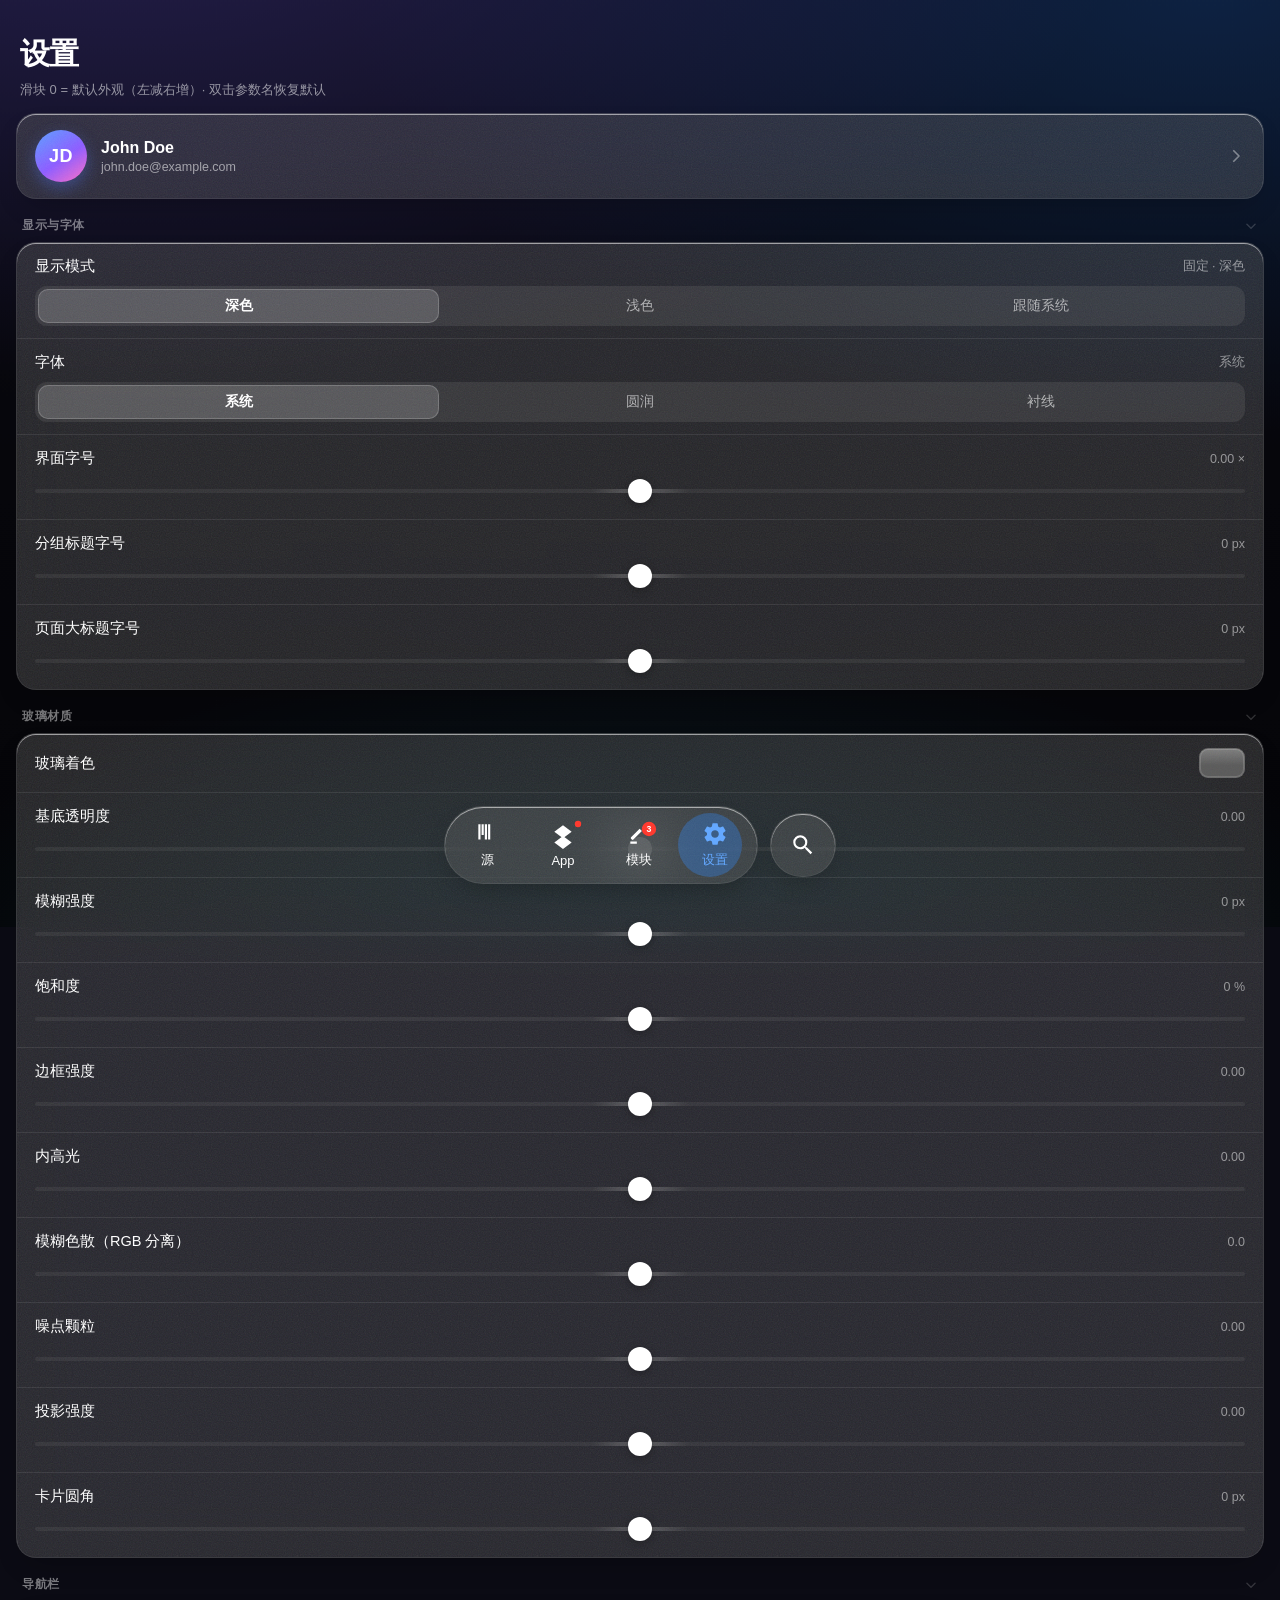
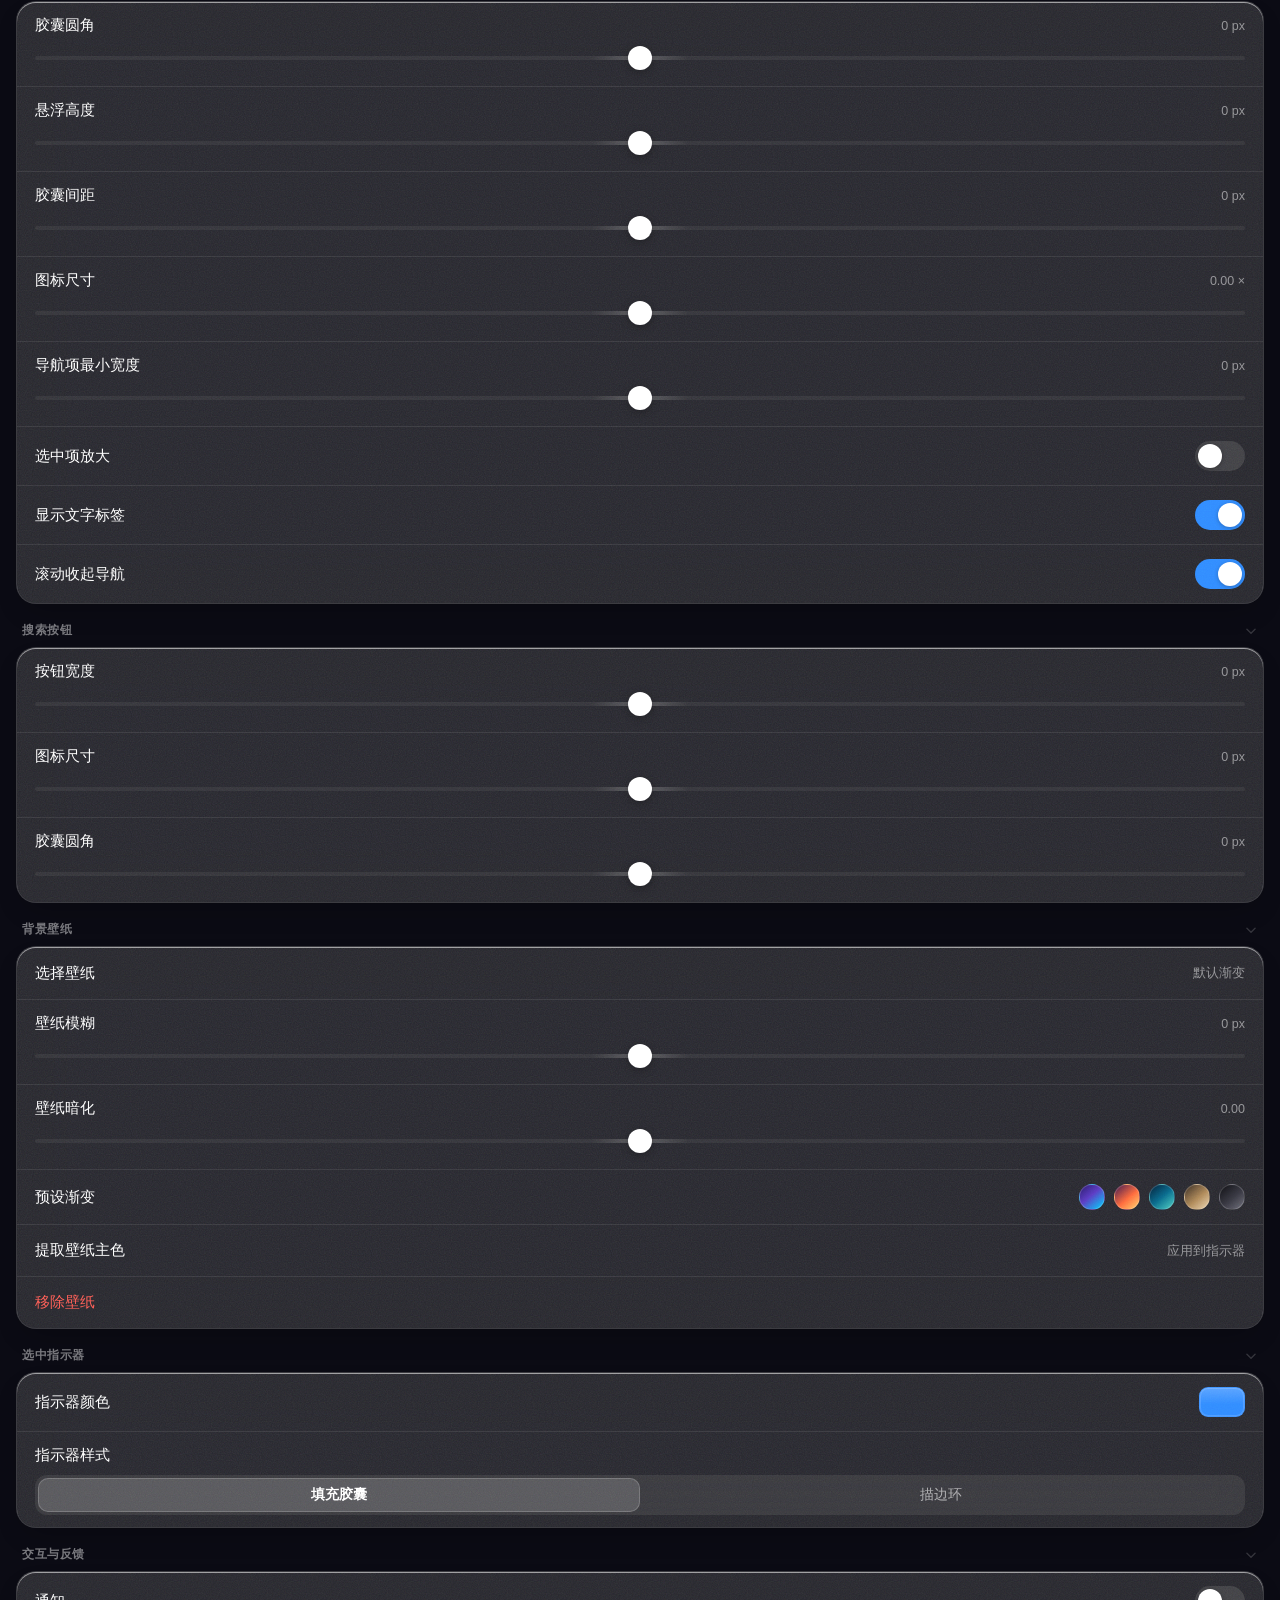
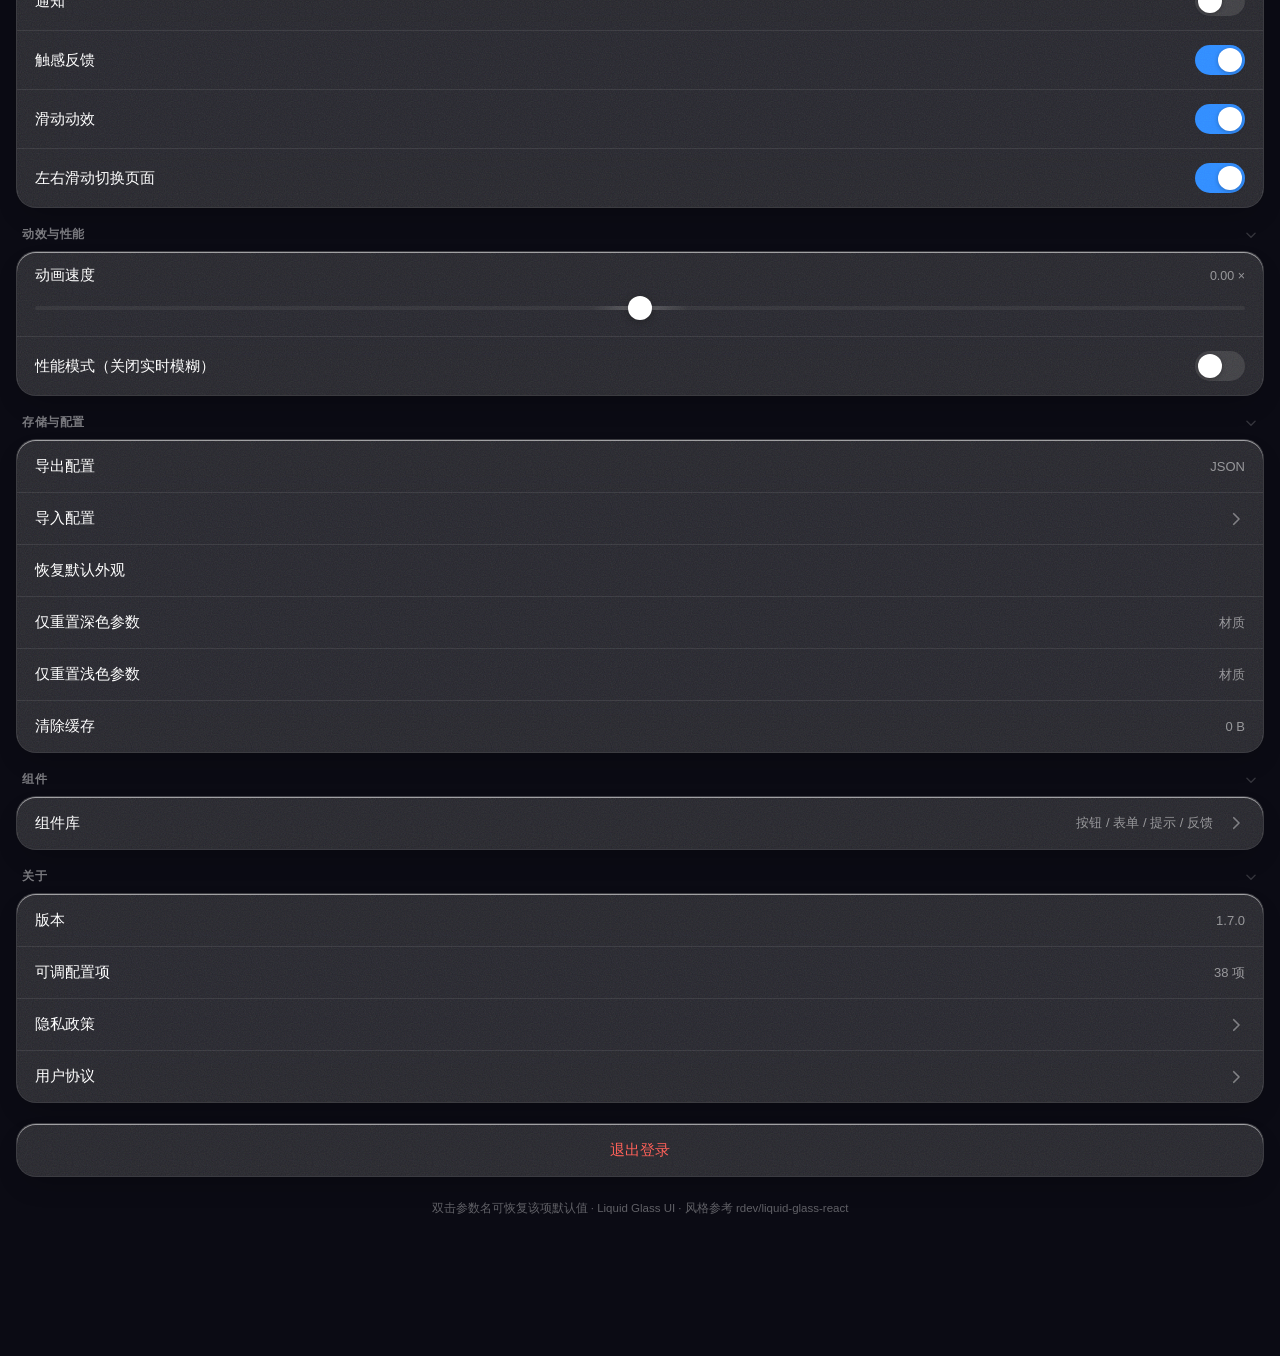
==== commit 274fd04c: "refactor: 组件库拆独立视图、控件样式变量化、下拉键盘导航；1.7.0" ====
--- a/index.html
+++ b/index.html
@@ -1,6 +1,6 @@
 <!DOCTYPE html>
 <!--
-  DaoHang · 液态玻璃移动端 UI 模板（单文件版）v1.6.9
+  DaoHang · 液态玻璃移动端 UI 模板（单文件版）v1.7.0
   ================================================================
   文件结构索引
     style 区块
@@ -25,7 +25,7 @@
       F 视图路由与导航
       G 设置交互（滑块 / 开关 / 颜色 / 导出导入 / 重置）
       G2 分组折叠 / 居中确认弹窗 / 显示模式快切 / 字体 / 分主题重置
-      G3 点击复制 / 左右滑动切页 / 组件预览交互
+      G3 点击复制 / 左右滑动切页 / 组件库视图交互
       H 账户模块（资料 / 头像 / Sheet 弹窗与手势）
       I 设置项索引（搜索直达 / 双击单项重置）
       K 初始化
@@ -128,6 +128,17 @@
     radial-gradient(110% 80% at 92% 2%, rgba(20,80,158,.34) 0%, rgba(20,80,158,0) 58%),
     radial-gradient(90% 60% at 50% 108%, rgba(28,132,152,.20) 0%, rgba(28,132,152,0) 64%),
     linear-gradient(180deg,#0b0b14 0%,#07070c 55%,#050508 100%);
+  /* 控件填充 / 描边 / 浮层（深浅主题只改值，不改结构） */
+  --lg-fill:rgba(127,127,127,.14);
+  --lg-fill-2:rgba(127,127,127,.16);
+  --lg-stroke:rgba(127,127,127,.28);
+  --lg-pop:rgba(28,28,34,.92);
+  --lg-pop-border:rgba(0,0,0,.0);
+  --lg-pop-border-a:.10;
+  --lg-gap-xs:6px;
+  --lg-gap-sm:9px;
+  --lg-gap-md:14px;
+  --lg-gap-lg:20px;
   --lg-line:rgba(255,255,255,.08);
   --indicator-color:rgba(50,140,255,.32);
   --indicator-strong:rgba(50,140,255,.8);
@@ -142,6 +153,11 @@
   --ind-anim:all .32s cubic-bezier(.34,1.56,.64,1);
 }
 body.light{
+  --lg-fill:rgba(0,0,0,.05);
+  --lg-fill-2:rgba(0,0,0,.065);
+  --lg-stroke:rgba(0,0,0,.13);
+  --lg-pop:rgba(250,250,253,.94);
+  --lg-pop-border-a:.08;
   --lg-line:rgba(0,0,0,.07);
   --text-normal:#1c1c1e;
   --text-active:#0a6fdc;
@@ -467,7 +483,8 @@
 
 .btn-group{display:flex;gap:10px;}
 
-/* 设置页组件预览区（仅作样式展示，不参与设置项搜索索引） */
+/* 组件库：预览与文档分区（独立视图，与设置项搜索索引无关） */
+.back-btn{margin-bottom:12px;}
 .pv-block{padding:14px 16px;border-bottom:1px solid var(--lg-line);}
 .pv-block:last-of-type{border-bottom:none;}
 .pv-label{font-size:12px;font-weight:600;letter-spacing:.3px;opacity:.42;margin-bottom:10px;}
@@ -479,8 +496,8 @@
 .checkbox input,.radio input{position:absolute;opacity:0;width:0;height:0;pointer-events:none;}
 .checkbox .box,.radio .box{
   width:22px;height:22px;flex:0 0 auto;position:relative;
-  background:rgba(120,120,120,.16);
-  box-shadow:inset 0 0 0 1px rgba(127,127,127,.34), inset 0 1px 0 rgba(255,255,255,.06);
+  background:var(--lg-fill-2);
+  box-shadow:inset 0 0 0 1px var(--lg-stroke), inset 0 1px 0 rgba(255,255,255,.06);
   transition:background .2s ease,box-shadow .2s ease,transform .18s cubic-bezier(.34,1.56,.64,1);
 }
 .checkbox .box{border-radius:7px;}
@@ -504,8 +521,8 @@
   display:flex;align-items:center;justify-content:space-between;gap:10px;width:100%;
   padding:11px 14px;border:none;border-radius:12px;color:var(--text-normal);
   font-size:var(--fs-row,15px);font-family:inherit;text-align:left;cursor:pointer;
-  background:rgba(120,120,120,.14);
-  box-shadow:inset 0 0 0 1px rgba(127,127,127,.28), inset 0 1px 0 rgba(255,255,255,.06);
+  background:var(--lg-fill);
+  box-shadow:inset 0 0 0 1px var(--lg-stroke), inset 0 1px 0 rgba(255,255,255,.06);
   transition:box-shadow .2s,background .2s;
 }
 .select-trigger[aria-expanded="true"]{box-shadow:inset 0 0 0 1px var(--indicator-strong,rgba(50,140,255,.8)), inset 0 1px 0 rgba(255,255,255,.08);}
@@ -517,19 +534,19 @@
 .select-panel{
   position:fixed;z-index:360;display:none;flex-direction:column;
   padding:6px;border-radius:14px;overflow:hidden;
-  background:rgba(28,28,34,.92);border:1px solid rgba(255,255,255,.10);
+  background:var(--lg-pop);border:1px solid rgba(255,255,255,var(--lg-pop-border-a));
   box-shadow:0 18px 44px -12px rgba(0,0,0,.6);
   backdrop-filter:blur(26px) saturate(140%);-webkit-backdrop-filter:blur(26px) saturate(140%);
   color:var(--text-normal);
   opacity:0;transform:translateY(-4px);transition:opacity .16s ease,transform .16s ease;
 }
-body.light .select-panel{background:rgba(250,250,253,.92);border-color:rgba(0,0,0,.08);}
+body.light .select-panel{border-color:rgba(0,0,0,var(--lg-pop-border-a));}
 .select-panel.show{display:flex;opacity:1;transform:translateY(0);}
 .select-search{padding:8px 10px 6px;}
 .select-search input{
   width:100%;padding:8px 10px;border:none;border-radius:9px;font-family:inherit;
   font-size:max(15px,var(--fs-row,15px));color:var(--text-normal);
-  background:rgba(127,127,127,.16);outline:none;
+  background:var(--lg-fill-2);outline:none;
 }
 .select-search input::placeholder{color:currentColor;opacity:.4;}
 .select-list{max-height:240px;overflow-y:auto;overscroll-behavior:contain;-webkit-overflow-scrolling:touch;}
@@ -537,14 +554,14 @@
   display:flex;align-items:center;justify-content:space-between;gap:10px;
   padding:10px 12px;border-radius:9px;font-size:var(--fs-row,15px);cursor:pointer;
 }
-.select-option.active,.select-option:hover{background:rgba(127,127,127,.16);}
+.select-option.active,.select-option:hover,.select-option.kb-active{background:var(--lg-fill-2);}
 .select-option.is-selected{color:var(--text-active,#64a8ff);}
 .select-option.is-checked::after{content:'✓';font-size:13px;font-weight:600;}
 .select-option.is-disabled{opacity:.35;pointer-events:none;}
 .select-empty{padding:16px;text-align:center;font-size:13px;opacity:.45;}
 
 /* 进度条 */
-.progress{position:relative;height:6px;border-radius:999px;overflow:hidden;background:rgba(127,127,127,.22);}
+.progress{position:relative;height:6px;border-radius:999px;overflow:hidden;background:var(--lg-fill-2);}
 .progress-fill{height:100%;width:0;border-radius:999px;background:var(--thumb-on,#3b8cff);transition:width .35s cubic-bezier(.34,1.2,.64,1);}
 .progress.is-indeterminate .progress-fill{width:36%;animation:progFlow 1.25s ease-in-out infinite;}
 @keyframes progFlow{0%{transform:translateX(-110%);}100%{transform:translateX(310%);}}
@@ -555,8 +572,8 @@
 .notice{
   display:flex;gap:11px;align-items:flex-start;padding:13px 14px;border-radius:14px;
   font-size:13.5px;line-height:1.5;
-  background:rgba(127,127,127,.13);
-  box-shadow:inset 0 0 0 1px rgba(127,127,127,.18);
+  background:var(--lg-fill);
+  box-shadow:inset 0 0 0 1px var(--lg-stroke);
 }
 .notice-icon{flex:0 0 auto;width:18px;height:18px;border-radius:50%;display:flex;align-items:center;justify-content:center;font-size:11px;font-weight:700;color:#fff;margin-top:1px;}
 .notice-body{flex:1;min-width:0;}
@@ -572,8 +589,8 @@
 .tag{
   display:inline-flex;align-items:center;gap:5px;padding:5px 10px;border-radius:8px;
   font-size:12.5px;line-height:1.2;color:var(--text-normal);
-  background:rgba(127,127,127,.16);
-  box-shadow:inset 0 0 0 1px rgba(127,127,127,.2);
+  background:var(--lg-fill-2);
+  box-shadow:inset 0 0 0 1px var(--lg-stroke);
 }
 .tag.primary{background:rgba(59,140,255,.16);color:var(--text-active,#64a8ff);box-shadow:inset 0 0 0 1px rgba(59,140,255,.3);}
 .tag .tag-x{border:none;background:none;color:inherit;opacity:.5;font-size:13px;line-height:1;padding:0;cursor:pointer;}
@@ -581,7 +598,7 @@
 .tag.closing{opacity:0;transform:scale(.9);transition:opacity .18s,transform .18s;}
 
 /* 数字步进器 */
-.stepper{display:inline-flex;align-items:center;border-radius:11px;overflow:hidden;background:rgba(127,127,127,.14);box-shadow:inset 0 0 0 1px rgba(127,127,127,.26);}
+.stepper{display:inline-flex;align-items:center;border-radius:11px;overflow:hidden;background:var(--lg-fill);box-shadow:inset 0 0 0 1px var(--lg-stroke);}
 .step-btn{width:38px;height:38px;border:none;background:none;color:var(--text-normal);font-size:18px;line-height:1;cursor:pointer;transition:background .18s;}
 .step-btn:active{background:rgba(127,127,127,.24);}
 .step-btn:disabled{opacity:.3;pointer-events:none;}
@@ -591,8 +608,8 @@
 /* 全屏加载遮罩 */
 .loader{position:fixed;inset:0;z-index:400;display:none;align-items:center;justify-content:center;flex-direction:column;gap:14px;background:rgba(0,0,0,.34);backdrop-filter:blur(4px);-webkit-backdrop-filter:blur(4px);opacity:0;transition:opacity .2s;}
 .loader.show{display:flex;opacity:1;}
-.loader-card{padding:20px 26px;border-radius:16px;display:flex;flex-direction:column;align-items:center;gap:12px;background:rgba(30,30,36,.86);box-shadow:0 16px 40px -10px rgba(0,0,0,.6);border:1px solid rgba(255,255,255,.1);}
-body.light .loader-card{background:rgba(255,255,255,.9);border-color:rgba(0,0,0,.06);}
+.loader-card{padding:20px 26px;border-radius:16px;display:flex;flex-direction:column;align-items:center;gap:12px;background:var(--lg-pop);box-shadow:0 16px 40px -10px rgba(0,0,0,.6);border:1px solid rgba(255,255,255,var(--lg-pop-border-a));}
+body.light .loader-card{border-color:rgba(0,0,0,var(--lg-pop-border-a));}
 .loader-ring{width:26px;height:26px;border-radius:50%;border:2.5px solid rgba(127,127,127,.3);border-top-color:var(--thumb-on,#3b8cff);animation:spin .75s linear infinite;}
 .loader-text{font-size:13px;color:var(--text-normal);}
 
@@ -1027,8 +1044,41 @@
       <div class="row tap" id="btn-clear"><span class="row-label">清除缓存</span><span class="row-val" id="cache-size">—</span></div>
     </div>
 
-    <!-- 组件预览：新增页面直接对照这组 class 复用 -->
-    <div class="group-title">组件预览</div>
+    <!-- 组件库入口 -->
+    <div class="group-title">组件</div>
+    <div class="liquid-glass card">
+      <div class="row tap" id="btn-components">
+        <span class="row-label">组件库</span>
+        <span class="row-val">按钮 / 表单 / 提示 / 反馈</span>
+        <svg class="chev" viewBox="0 0 24 24"><path d="M9 5l7 7-7 7"/></svg>
+      </div>
+    </div>
+
+    <!-- 关于 -->
+    <div class="group-title">关于</div>
+    <div class="liquid-glass card">
+      <div class="row"><span class="row-label">版本</span><span class="row-val">1.7.0</span></div>
+      <div class="row"><span class="row-label">可调配置项</span><span class="row-val" id="conf-count">—</span></div>
+      <div class="row tap" id="btn-privacy"><span class="row-label">隐私政策</span><svg class="chev" viewBox="0 0 24 24"><path d="M9 5l7 7-7 7"/></svg></div>
+      <div class="row tap" id="btn-terms"><span class="row-label">用户协议</span><svg class="chev" viewBox="0 0 24 24"><path d="M9 5l7 7-7 7"/></svg></div>
+    </div>
+
+    <div class="liquid-glass card" style="margin-top:20px;">
+      <div class="row tap center danger" id="btn-logout"><span>退出登录</span></div>
+    </div>
+
+    <div class="foot-note">双击参数名可恢复该项默认值 · Liquid Glass UI · 风格参考 rdev/liquid-glass-react</div>
+  </section>
+
+  <!-- ===== 视图：组件库 ===== -->
+  <section class="view" data-view="components">
+    <div class="page-head">
+      <button class="btn sm ghost back-btn" id="btn-back-settings" type="button">← 返回设置</button>
+      <h1>组件库</h1>
+      <p class="page-sub">照抄 class 与结构即可复用 · 深浅主题自动适配</p>
+    </div>
+
+    <!-- 组件清单：新增页面直接对照这组 class 复用 -->
     <div class="liquid-glass card" id="pv-card">
       <div class="pv-block">
         <div class="pv-label">基础按钮 .btn</div>
@@ -1167,21 +1217,6 @@
         <button class="btn primary block" type="button">整宽按钮 .block</button>
       </div>
     </div>
-
-    <!-- 关于 -->
-    <div class="group-title">关于</div>
-    <div class="liquid-glass card">
-      <div class="row"><span class="row-label">版本</span><span class="row-val">1.6.9</span></div>
-      <div class="row"><span class="row-label">可调配置项</span><span class="row-val" id="conf-count">—</span></div>
-      <div class="row tap" id="btn-privacy"><span class="row-label">隐私政策</span><svg class="chev" viewBox="0 0 24 24"><path d="M9 5l7 7-7 7"/></svg></div>
-      <div class="row tap" id="btn-terms"><span class="row-label">用户协议</span><svg class="chev" viewBox="0 0 24 24"><path d="M9 5l7 7-7 7"/></svg></div>
-    </div>
-
-    <div class="liquid-glass card" style="margin-top:20px;">
-      <div class="row tap center danger" id="btn-logout"><span>退出登录</span></div>
-    </div>
-
-    <div class="foot-note">双击参数名可恢复该项默认值 · Liquid Glass UI · 风格参考 rdev/liquid-glass-react</div>
   </section>
 
   <!-- ===== 视图：搜索 ===== -->
@@ -2452,12 +2487,17 @@
       panel.classList.add('show');
       trigger.setAttribute('aria-expanded','true');
       if(!options.length) readOptions(); else render('');
+      kbIndex = -1;
+      var cur = list.querySelector('.select-option.is-selected');
+      if(cur){ var all = Array.prototype.indexOf.call(list.querySelectorAll('.select-option:not(.is-disabled)'), cur); highlight(all); }
       place();
       input.value = '';
       setTimeout(function(){ if(!('ontouchstart' in window)) input.focus(); }, 30);
     }
     function close(){
       panel.classList.remove('show');
+      kbIndex = -1;
+      list.querySelectorAll('.kb-active').forEach(function(x){ x.classList.remove('kb-active'); });
       trigger.setAttribute('aria-expanded','false');
       el.classList.remove('select-panel-open');
     }
@@ -2484,7 +2524,26 @@
     });
     window.addEventListener('resize', function(){ if(panel.classList.contains('show')) place(); });
     window.addEventListener('scroll', function(){ if(panel.classList.contains('show')) place(); }, true);
-    document.addEventListener('keydown', function(e){ if(e.key === 'Escape' && panel.classList.contains('show')) close(); });
+    var kbIndex = -1;
+    function highlight(idx){
+      var items = list.querySelectorAll('.select-option:not(.is-disabled)');
+      if(!items.length) return;
+      kbIndex = Math.max(0, Math.min(items.length - 1, idx));
+      for(var i=0;i<items.length;i++) items[i].classList.toggle('kb-active', i === kbIndex);
+      items[kbIndex].scrollIntoView({ block:'nearest' });
+    }
+    document.addEventListener('keydown', function(e){
+      if(!panel.classList.contains('show')) return;
+      if(e.key === 'Escape'){ close(); trigger.focus(); return; }
+      if(e.key === 'ArrowDown' || e.key === 'ArrowUp'){
+        e.preventDefault();
+        highlight(kbIndex + (e.key === 'ArrowDown' ? 1 : -1));
+      }
+      if(e.key === 'Enter' && kbIndex >= 0){
+        var items = list.querySelectorAll('.select-option:not(.is-disabled)');
+        if(items[kbIndex]){ e.preventDefault(); pick(items[kbIndex].getAttribute('data-value')); trigger.focus(); }
+      }
+    });
 
     var api = {
       get value(){ return value; },
@@ -2571,7 +2630,7 @@
   function hideLoader(){ document.getElementById('loader').classList.remove('show'); }
   window.showLoader = showLoader; window.hideLoader = hideLoader;
 
-  /* ---------- 组件预览交互 ---------- */
+  /* ---------- 组件库交互 ---------- */
   document.getElementById('pv-toast-ok').addEventListener('click', function(){ toast('保存成功', 'ok'); });
   document.getElementById('pv-toast-err').addEventListener('click', function(){ toast('操作失败，请重试', 'err'); });
   var pvSelect = document.getElementById('pv-select');
@@ -2609,6 +2668,11 @@
       onOk:function(){ toast('已删除', 'ok'); }
     });
   });
+
+  var btnComponents = document.getElementById('btn-components');
+  if(btnComponents) btnComponents.addEventListener('click', function(){ switchView('components'); });
+  var btnBackSettings = document.getElementById('btn-back-settings');
+  if(btnBackSettings) btnBackSettings.addEventListener('click', function(){ switchView('settings'); });
 
   var btnNewModule = document.getElementById('btn-new-module');
   if(btnNewModule) btnNewModule.addEventListener('click', function(){
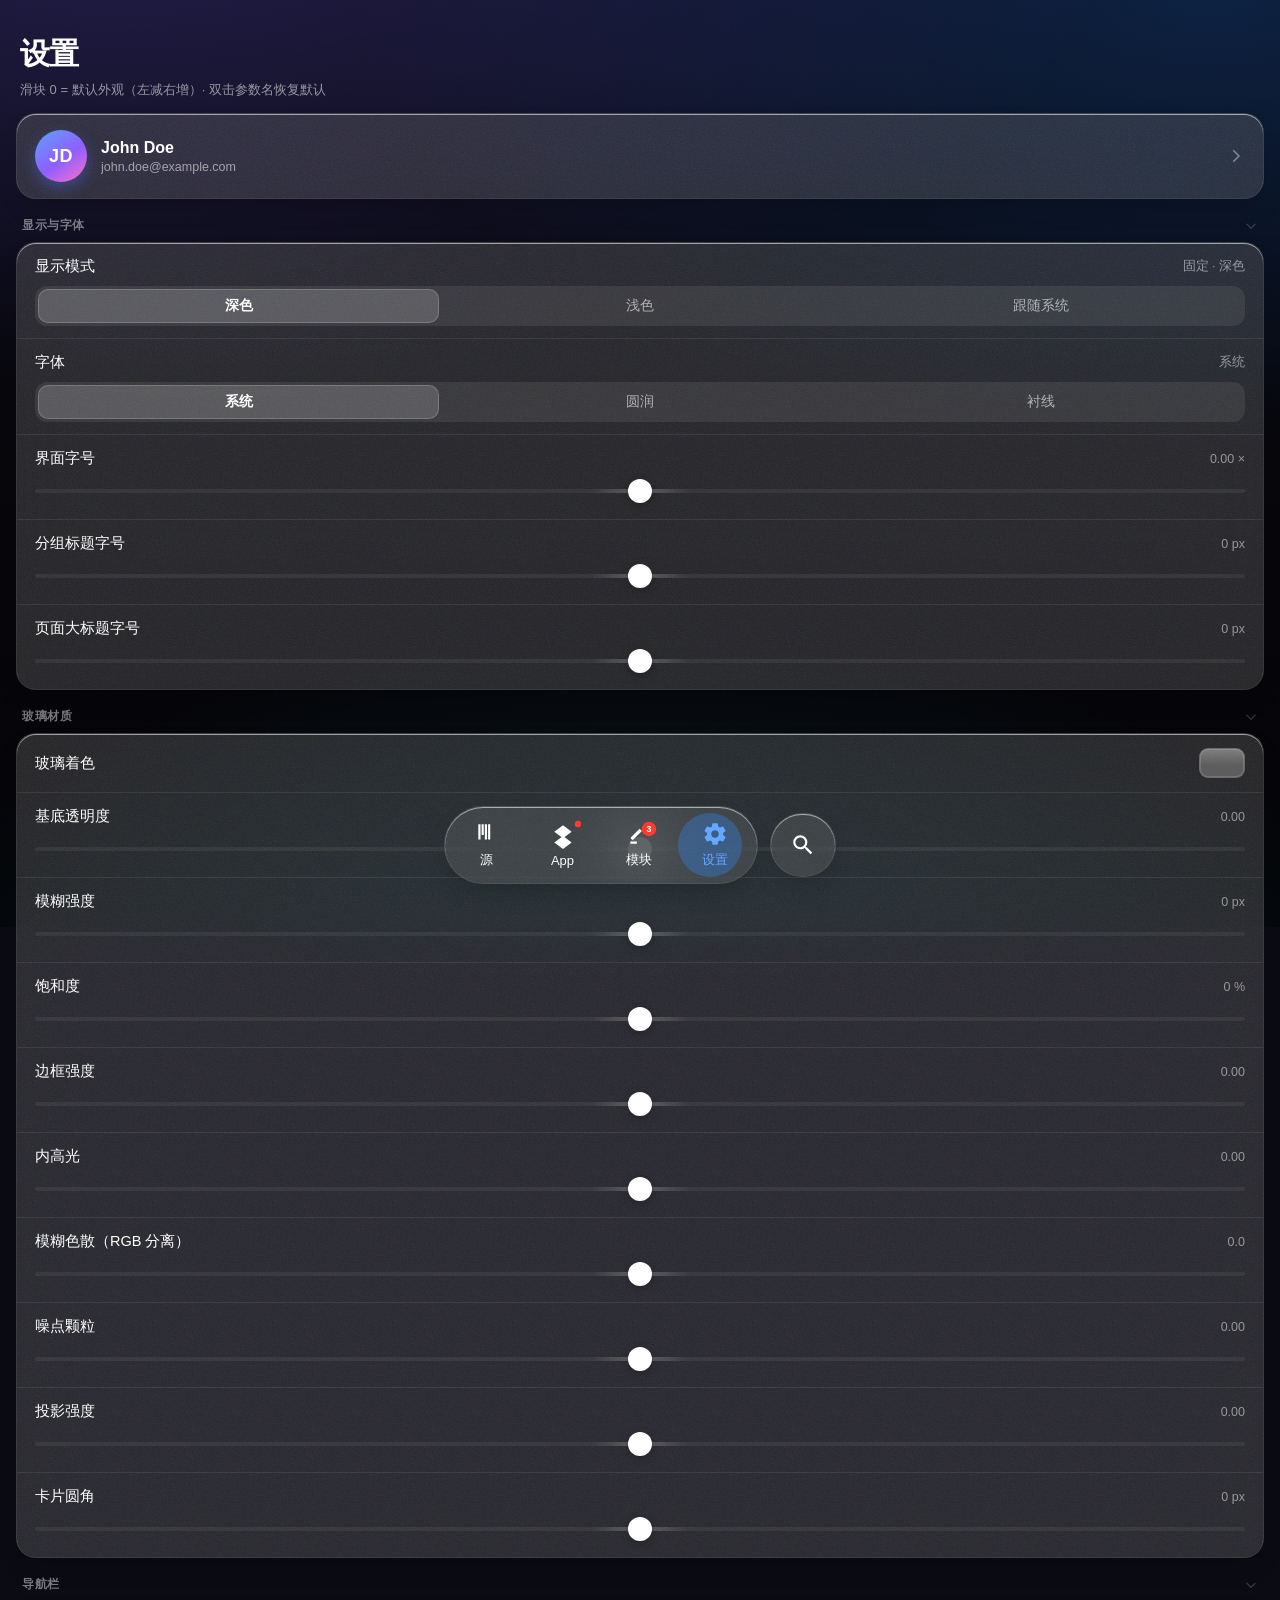
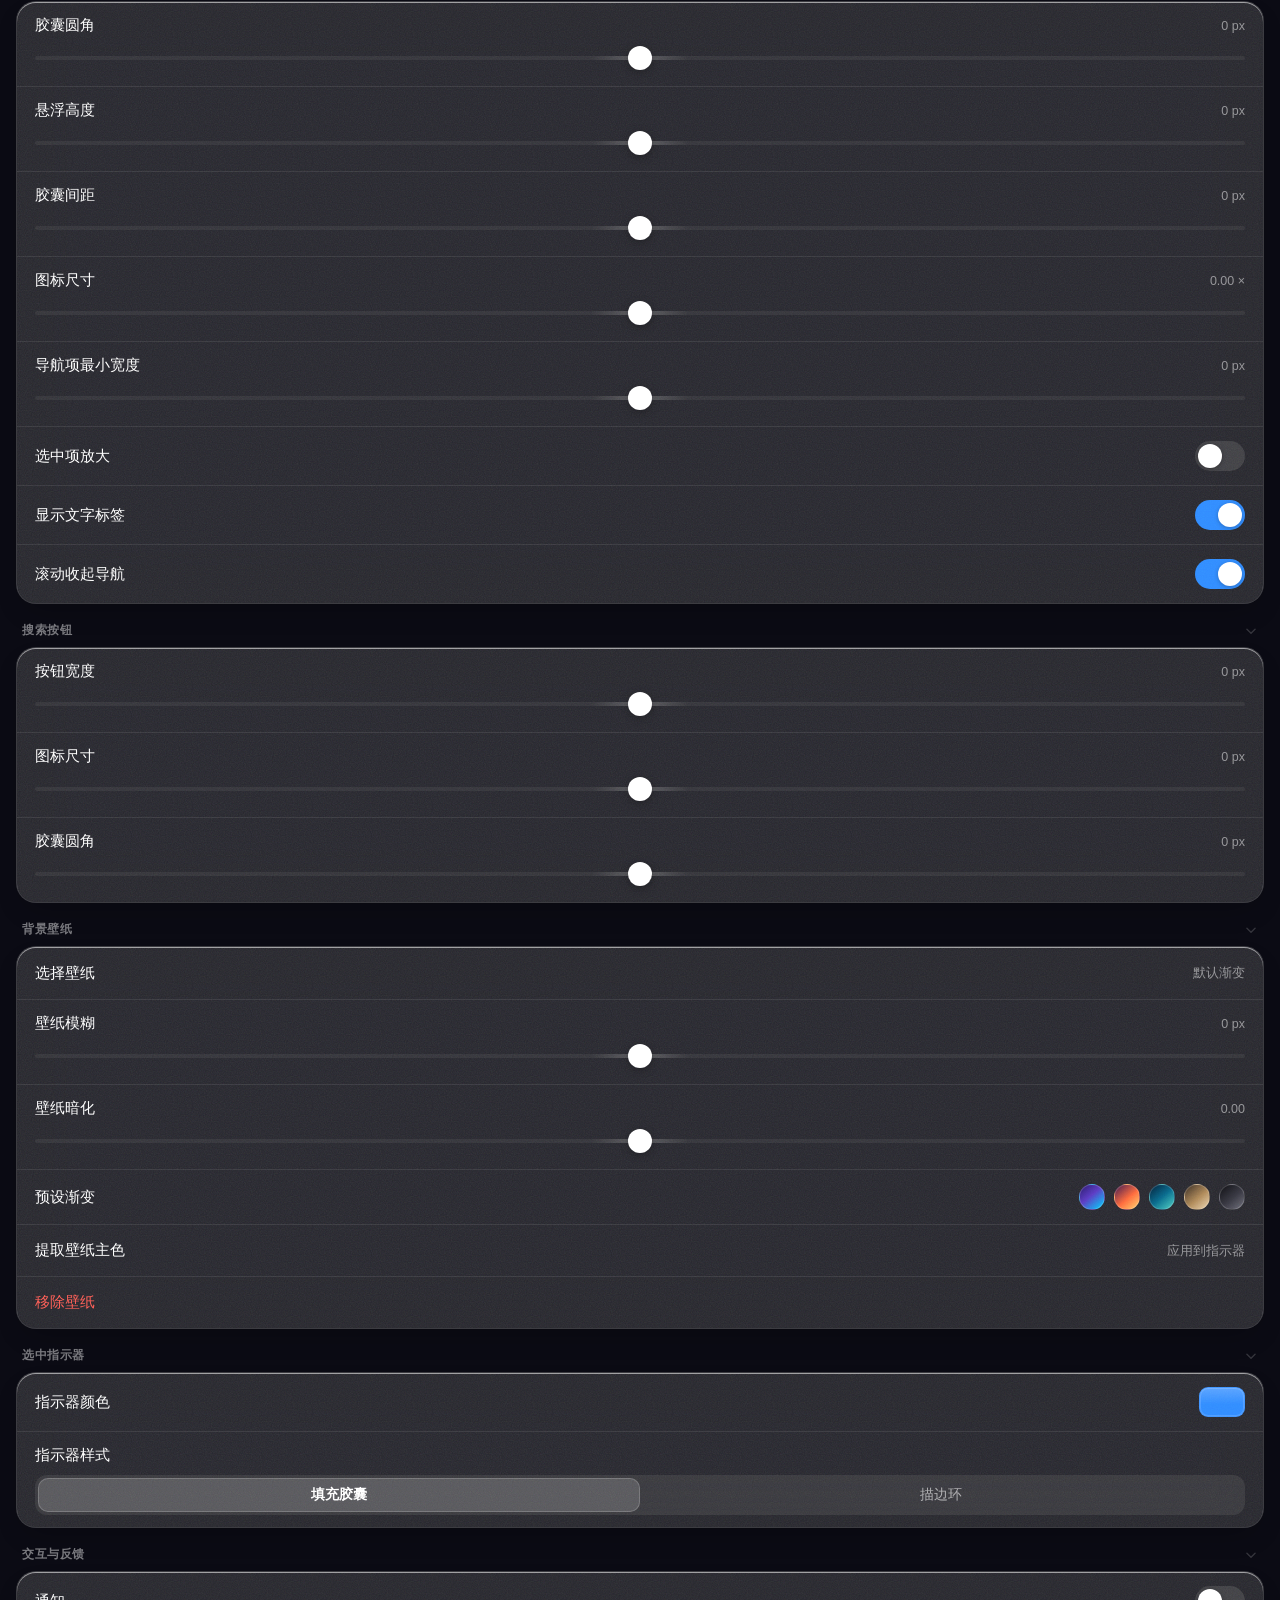
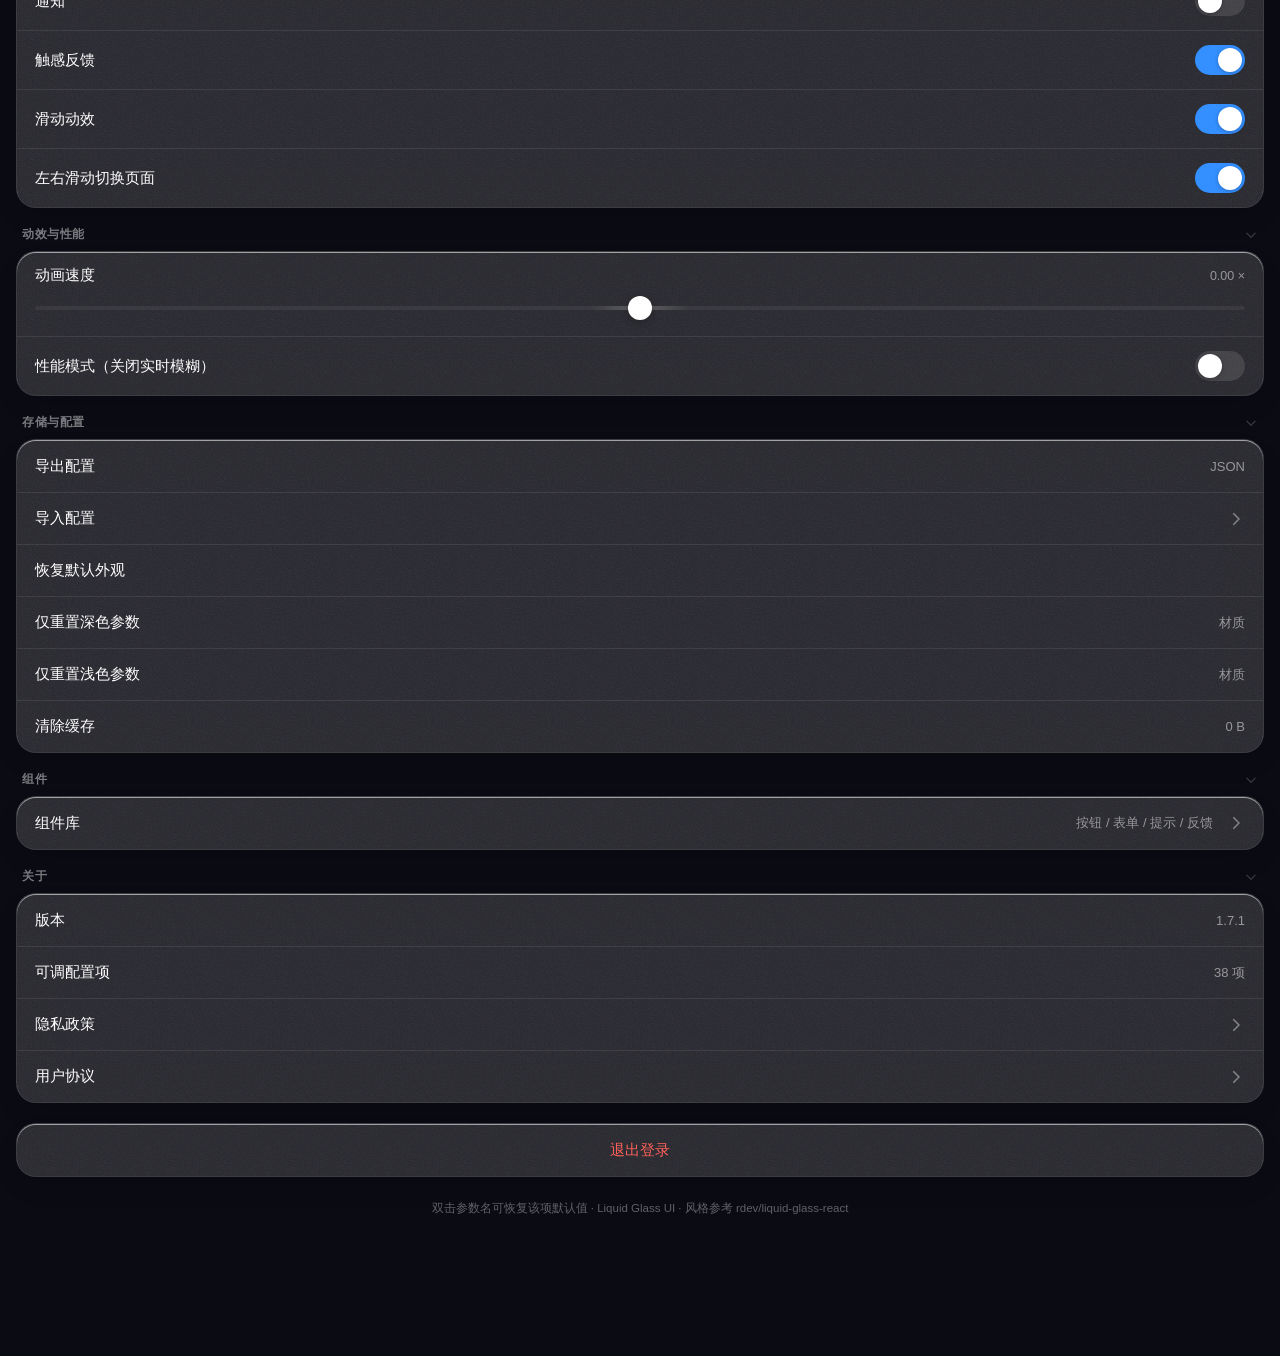
==== commit 9b1f3ee3: "style: 统一 symbol 图标集，替换字符与散落 SVG；1.7.1" ====
--- a/index.html
+++ b/index.html
@@ -1,6 +1,6 @@
 <!DOCTYPE html>
 <!--
-  DaoHang · 液态玻璃移动端 UI 模板（单文件版）v1.7.0
+  DaoHang · 液态玻璃移动端 UI 模板（单文件版）v1.7.1
   ================================================================
   文件结构索引
     style 区块
@@ -228,6 +228,13 @@
 .account-mail{font-size:12.5px;opacity:.55;margin-top:3px;overflow:hidden;text-overflow:ellipsis;white-space:nowrap;}
 .chev{width:18px;height:18px;flex:0 0 auto;opacity:.4;}
 .chev path{fill:none;stroke:currentColor;stroke-width:2.2;stroke-linecap:round;stroke-linejoin:round;}
+/* 统一图标：全部来自文件顶部 symbol 集 */
+.i{width:16px;height:16px;flex:0 0 auto;display:block;}
+.i{color:inherit;}
+.i.sm{width:13px;height:13px;}
+.i.lg{width:20px;height:20px;}
+.icon-sprite{position:absolute;width:0;height:0;overflow:hidden;}
+.chev path{fill:none;stroke:currentColor;stroke-width:2.2;stroke-linecap:round;stroke-linejoin:round;}
 
 /* ================= 分组 ================= */
 .group-title{font-size:var(--fs-group,12px);font-weight:600;letter-spacing:.6px;text-transform:uppercase;opacity:.45;
@@ -414,6 +421,7 @@
 .sheet.show{transform:translateY(0);visibility:visible;pointer-events:auto;}
 
 .sheet-grab{width:36px;height:4px;border-radius:999px;background:rgba(255,255,255,.22);margin:2px auto 10px;}
+.sheet-close svg{margin:auto;}
 .sheet-close{
   position:absolute;right:12px;top:12px;width:30px;height:30px;border-radius:50%;
   display:flex;align-items:center;justify-content:center;cursor:pointer;
@@ -556,7 +564,11 @@
 }
 .select-option.active,.select-option:hover,.select-option.kb-active{background:var(--lg-fill-2);}
 .select-option.is-selected{color:var(--text-active,#64a8ff);}
-.select-option.is-checked::after{content:'✓';font-size:13px;font-weight:600;}
+.select-option.is-checked::after{
+  content:'';width:14px;height:14px;background:currentColor;
+  -webkit-mask:url("data:image/svg+xml;utf8,<svg xmlns='http://www.w3.org/2000/svg' viewBox='0 0 24 24' fill='none' stroke='black' stroke-width='3' stroke-linecap='round' stroke-linejoin='round'><path d='M4 12.5l5 5L20 7'/></svg>") center/contain no-repeat;
+  mask:url("data:image/svg+xml;utf8,<svg xmlns='http://www.w3.org/2000/svg' viewBox='0 0 24 24' fill='none' stroke='black' stroke-width='3' stroke-linecap='round' stroke-linejoin='round'><path d='M4 12.5l5 5L20 7'/></svg>") center/contain no-repeat;
+}
 .select-option.is-disabled{opacity:.35;pointer-events:none;}
 .select-empty{padding:16px;text-align:center;font-size:13px;opacity:.45;}
 
@@ -575,11 +587,11 @@
   background:var(--lg-fill);
   box-shadow:inset 0 0 0 1px var(--lg-stroke);
 }
-.notice-icon{flex:0 0 auto;width:18px;height:18px;border-radius:50%;display:flex;align-items:center;justify-content:center;font-size:11px;font-weight:700;color:#fff;margin-top:1px;}
+.notice-icon{flex:0 0 auto;width:18px;height:18px;border-radius:50%;display:flex;align-items:center;justify-content:center;color:#fff;margin-top:1px;}
 .notice-body{flex:1;min-width:0;}
 .notice-title{font-weight:600;margin-bottom:2px;}
 .notice-text{opacity:.72;}
-.notice-close{flex:0 0 auto;border:none;background:none;color:inherit;opacity:.45;font-size:14px;line-height:1;padding:2px;cursor:pointer;}
+.notice-close{flex:0 0 auto;border:none;background:none;color:inherit;opacity:.45;padding:2px;cursor:pointer;display:flex;}
 .notice-success .notice-icon{background:#2bb673;}.notice-success{box-shadow:inset 0 0 0 1px rgba(43,182,115,.34);}
 .notice-warn .notice-icon{background:#f0a020;}.notice-warn{box-shadow:inset 0 0 0 1px rgba(240,160,32,.34);}
 .notice-danger .notice-icon{background:#e5484d;}.notice-danger{box-shadow:inset 0 0 0 1px rgba(229,72,77,.34);}
@@ -599,7 +611,7 @@
 
 /* 数字步进器 */
 .stepper{display:inline-flex;align-items:center;border-radius:11px;overflow:hidden;background:var(--lg-fill);box-shadow:inset 0 0 0 1px var(--lg-stroke);}
-.step-btn{width:38px;height:38px;border:none;background:none;color:var(--text-normal);font-size:18px;line-height:1;cursor:pointer;transition:background .18s;}
+.step-btn{width:38px;height:38px;border:none;background:none;color:var(--text-normal);display:flex;align-items:center;justify-content:center;cursor:pointer;transition:background .18s;}
 .step-btn:active{background:rgba(127,127,127,.24);}
 .step-btn:disabled{opacity:.3;pointer-events:none;}
 .step-val{width:52px;height:38px;border:none;background:none;text-align:center;color:var(--text-normal);font-size:max(15px,var(--fs-row,15px));font-family:inherit;outline:none;-moz-appearance:textfield;}
@@ -761,6 +773,18 @@
 </style>
 </head>
 <body>
+<svg class="icon-sprite" width="0" height="0" aria-hidden="true" focusable="false">
+  <symbol id="i-chev" viewBox="0 0 24 24"><path d="M9 5l7 7-7 7" fill="none" stroke="currentColor" stroke-width="2.2" stroke-linecap="round" stroke-linejoin="round"/></symbol>
+  <symbol id="i-x" viewBox="0 0 24 24"><path d="M6 6l12 12M18 6L6 18" fill="none" stroke="currentColor" stroke-width="2.2" stroke-linecap="round" stroke-linejoin="round"/></symbol>
+  <symbol id="i-check" viewBox="0 0 24 24"><path d="M4 12.5l5.2 5.2L20 6.8" fill="none" stroke="currentColor" stroke-width="2.2" stroke-linecap="round" stroke-linejoin="round"/></symbol>
+  <symbol id="i-plus" viewBox="0 0 24 24"><path d="M12 5v14M5 12h14" fill="none" stroke="currentColor" stroke-width="2.2" stroke-linecap="round" stroke-linejoin="round"/></symbol>
+  <symbol id="i-minus" viewBox="0 0 24 24"><path d="M5 12h14" fill="none" stroke="currentColor" stroke-width="2.2" stroke-linecap="round" stroke-linejoin="round"/></symbol>
+  <symbol id="i-alert" viewBox="0 0 24 24"><path d="M12 5.5v8" fill="none" stroke="currentColor" stroke-width="2.2" stroke-linecap="round" stroke-linejoin="round"/><circle cx="12" cy="18" r="1.1" fill="currentColor" stroke="none"/></symbol>
+  <symbol id="i-info" viewBox="0 0 24 24"><path d="M12 10.5v8" fill="none" stroke="currentColor" stroke-width="2.2" stroke-linecap="round" stroke-linejoin="round"/><circle cx="12" cy="6.2" r="1.1" fill="currentColor" stroke="none"/></symbol>
+  <symbol id="i-search" viewBox="0 0 24 24"><circle cx="11" cy="11" r="7" fill="none" stroke="currentColor" stroke-width="2.2" stroke-linecap="round" stroke-linejoin="round"/><path d="M16.5 16.5L21 21" fill="none" stroke="currentColor" stroke-width="2.2" stroke-linecap="round" stroke-linejoin="round"/></symbol>
+  <symbol id="i-left" viewBox="0 0 24 24"><path d="M15 5l-7 7 7 7" fill="none" stroke="currentColor" stroke-width="2.2" stroke-linecap="round" stroke-linejoin="round"/></symbol>
+</svg>
+
 
 <div class="wallpaper" id="wallpaper"></div>
 <div class="wall-dim" id="wall-dim"></div>
@@ -826,7 +850,7 @@
         <div class="account-name" id="ac-name">John Doe</div>
         <div class="account-mail" id="ac-mail">john.doe@example.com</div>
       </div>
-      <svg class="chev" viewBox="0 0 24 24"><path d="M9 5l7 7-7 7"/></svg>
+      <svg class="chev" viewBox="0 0 24 24" aria-hidden="true"><use href="#i-chev"/></svg>
     </div>
 
     <!-- 显示 -->
@@ -1037,7 +1061,7 @@
     <div class="group-title">存储与配置</div>
     <div class="liquid-glass card">
       <div class="row tap" id="btn-export"><span class="row-label">导出配置</span><span class="row-val">JSON</span></div>
-      <div class="row tap" id="btn-import"><span class="row-label">导入配置</span><svg class="chev" viewBox="0 0 24 24"><path d="M9 5l7 7-7 7"/></svg></div>
+      <div class="row tap" id="btn-import"><span class="row-label">导入配置</span><svg class="chev" viewBox="0 0 24 24" aria-hidden="true"><use href="#i-chev"/></svg></div>
       <div class="row tap" id="btn-reset"><span class="row-label">恢复默认外观</span></div>
       <div class="row tap" id="btn-reset-dark"><span class="row-label">仅重置深色参数</span><span class="row-val">材质</span></div>
       <div class="row tap" id="btn-reset-light"><span class="row-label">仅重置浅色参数</span><span class="row-val">材质</span></div>
@@ -1050,17 +1074,17 @@
       <div class="row tap" id="btn-components">
         <span class="row-label">组件库</span>
         <span class="row-val">按钮 / 表单 / 提示 / 反馈</span>
-        <svg class="chev" viewBox="0 0 24 24"><path d="M9 5l7 7-7 7"/></svg>
+        <svg class="chev" viewBox="0 0 24 24" aria-hidden="true"><use href="#i-chev"/></svg>
       </div>
     </div>
 
     <!-- 关于 -->
     <div class="group-title">关于</div>
     <div class="liquid-glass card">
-      <div class="row"><span class="row-label">版本</span><span class="row-val">1.7.0</span></div>
+      <div class="row"><span class="row-label">版本</span><span class="row-val">1.7.1</span></div>
       <div class="row"><span class="row-label">可调配置项</span><span class="row-val" id="conf-count">—</span></div>
-      <div class="row tap" id="btn-privacy"><span class="row-label">隐私政策</span><svg class="chev" viewBox="0 0 24 24"><path d="M9 5l7 7-7 7"/></svg></div>
-      <div class="row tap" id="btn-terms"><span class="row-label">用户协议</span><svg class="chev" viewBox="0 0 24 24"><path d="M9 5l7 7-7 7"/></svg></div>
+      <div class="row tap" id="btn-privacy"><span class="row-label">隐私政策</span><svg class="chev" viewBox="0 0 24 24" aria-hidden="true"><use href="#i-chev"/></svg></div>
+      <div class="row tap" id="btn-terms"><span class="row-label">用户协议</span><svg class="chev" viewBox="0 0 24 24" aria-hidden="true"><use href="#i-chev"/></svg></div>
     </div>
 
     <div class="liquid-glass card" style="margin-top:20px;">
@@ -1090,7 +1114,7 @@
         <div class="pv-row">
           <button class="btn danger" type="button">删除</button>
           <button class="btn text" type="button">文字</button>
-          <button class="btn icon ghost" type="button">＋</button>
+          <button class="btn icon ghost" type="button" aria-label="新增"><svg class="i" viewBox="0 0 24 24" aria-hidden="true"><use href="#i-plus"/></svg></button>
         </div>
       </div>
 
@@ -1115,7 +1139,7 @@
         <div class="pv-label">其它控件</div>
         <div class="pv-row">
           <button class="pill-btn" type="button">胶囊</button>
-          <button class="sheet-close" type="button" style="position:static" aria-label="图标按钮">✕</button>
+          <button class="sheet-close" type="button" style="position:static" aria-label="图标按钮"><svg class="i" viewBox="0 0 24 24" aria-hidden="true"><use href="#i-x"/></svg></button>
           <div class="switch on"></div>
           <span class="swatch" style="background:linear-gradient(140deg,#2b1b6b,#5b3cc4 45%,#00d4ff)"></span>
           <span class="swatch" style="background:linear-gradient(140deg,#3d1b4f,#ff6a3d 55%,#ffd36e)"></span>
@@ -1154,9 +1178,9 @@
       <div class="pv-block">
         <div class="pv-label">页面内提示 .notice</div>
         <div style="display:flex;flex-direction:column;gap:9px;">
-          <div class="notice notice-success"><div class="notice-icon">✓</div><div class="notice-body"><div class="notice-title">保存成功</div><div class="notice-text">配置已写入本地存储。</div></div></div>
-          <div class="notice notice-warn"><div class="notice-icon">!</div><div class="notice-body"><div class="notice-title">注意</div><div class="notice-text">恢复默认会清空当前主题参数。</div></div><button class="notice-close" type="button" aria-label="关闭">✕</button></div>
-          <div class="notice notice-info"><div class="notice-icon">i</div><div class="notice-body"><div class="notice-text">提示块用于页面内常驻说明，不打断操作。</div></div></div>
+          <div class="notice notice-success"><div class="notice-icon"><svg class="i sm" viewBox="0 0 24 24" aria-hidden="true"><use href="#i-check"/></svg></div><div class="notice-body"><div class="notice-title">保存成功</div><div class="notice-text">配置已写入本地存储。</div></div></div>
+          <div class="notice notice-warn"><div class="notice-icon"><svg class="i sm" viewBox="0 0 24 24" aria-hidden="true"><use href="#i-alert"/></svg></div><div class="notice-body"><div class="notice-title">注意</div><div class="notice-text">恢复默认会清空当前主题参数。</div></div><button class="notice-close" type="button" aria-label="关闭"><svg class="i sm" viewBox="0 0 24 24" aria-hidden="true"><use href="#i-x"/></svg></button></div>
+          <div class="notice notice-info"><div class="notice-icon"><svg class="i sm" viewBox="0 0 24 24" aria-hidden="true"><use href="#i-info"/></svg></div><div class="notice-body"><div class="notice-text">提示块用于页面内常驻说明，不打断操作。</div></div></div>
         </div>
       </div>
 
@@ -1165,8 +1189,8 @@
         <div class="pv-row">
           <span class="tag">默认标签</span>
           <span class="tag primary">主色标签</span>
-          <span class="tag closable">可关闭<button class="tag-x" type="button" aria-label="移除">✕</button></span>
-          <span class="tag closable">可关闭<button class="tag-x" type="button" aria-label="移除">✕</button></span>
+          <span class="tag closable">可关闭<button class="tag-x" type="button" aria-label="移除"><svg class="i sm" viewBox="0 0 24 24" aria-hidden="true"><use href="#i-x"/></svg></button></span>
+          <span class="tag closable">可关闭<button class="tag-x" type="button" aria-label="移除"><svg class="i sm" viewBox="0 0 24 24" aria-hidden="true"><use href="#i-x"/></svg></button></span>
         </div>
       </div>
 
@@ -1174,9 +1198,9 @@
         <div class="pv-label">步进器 .stepper / 加载遮罩</div>
         <div class="pv-row" style="gap:12px;">
           <div class="stepper" data-min="1" data-max="99" data-value="3">
-            <button class="step-btn" type="button" data-act="minus">−</button>
+            <button class="step-btn" type="button" data-act="minus"><svg class="i" viewBox="0 0 24 24" aria-hidden="true"><use href="#i-minus"/></svg></button>
             <input class="step-val" type="number" value="3" inputmode="numeric" aria-label="数量">
-            <button class="step-btn" type="button" data-act="plus">+</button>
+            <button class="step-btn" type="button" data-act="plus"><svg class="i" viewBox="0 0 24 24" aria-hidden="true"><use href="#i-plus"/></svg></button>
           </div>
           <button class="btn sm secondary" id="pv-loader" type="button">显示加载遮罩</button>
         </div>
@@ -1204,7 +1228,7 @@
             <div class="li-title">列表项标题</div>
             <div class="li-sub">副标题说明，过长自动省略</div>
           </div>
-          <svg class="chev" viewBox="0 0 24 24"><path d="M9 5l7 7-7 7"/></svg>
+          <svg class="chev" viewBox="0 0 24 24" aria-hidden="true"><use href="#i-chev"/></svg>
         </div>
         <div class="empty" style="padding:26px 8px 6px;">
           <svg viewBox="0 0 24 24" fill="none" stroke="currentColor" stroke-width="1.6"><rect x="3" y="5" width="18" height="14" rx="3"/><path d="M8 11h8M8 15h5"/></svg>
@@ -1223,7 +1247,7 @@
   <section class="view" data-view="search">
     <div class="page-head"><h1>搜索</h1><p class="page-sub">搜索设置项，点击结果直达</p></div>
     <div class="liquid-glass search-input">
-      <svg viewBox="0 0 24 24" fill="none" stroke="currentColor" stroke-width="2"><circle cx="11" cy="11" r="7"/><path d="M16.5 16.5L21 21"/></svg>
+      <svg class="i" viewBox="0 0 24 24" aria-hidden="true"><use href="#i-search"/></svg>
       <input type="text" id="search-input" placeholder="模糊、圆角、壁纸、色散…" autocomplete="off" />
     </div>
     <div id="search-results"></div>
@@ -1282,7 +1306,7 @@
 <div class="sheet-mask" id="profile-mask"></div>
 <div class="sheet" id="profile-sheet" role="dialog" aria-modal="true" aria-labelledby="profile-sheet-title" aria-hidden="true" tabindex="-1">
   <div class="sheet-grab" id="sheet-grab"></div>
-  <button class="sheet-close" id="btn-profile-close" type="button" aria-label="关闭">✕</button>
+  <button class="sheet-close" id="btn-profile-close" type="button" aria-label="关闭"><svg class="i sm" viewBox="0 0 24 24" aria-hidden="true"><use href="#i-x"/></svg></button>
   <div class="sheet-title" id="profile-sheet-title">编辑账户信息</div>
 
   <div class="sheet-avatar-row">
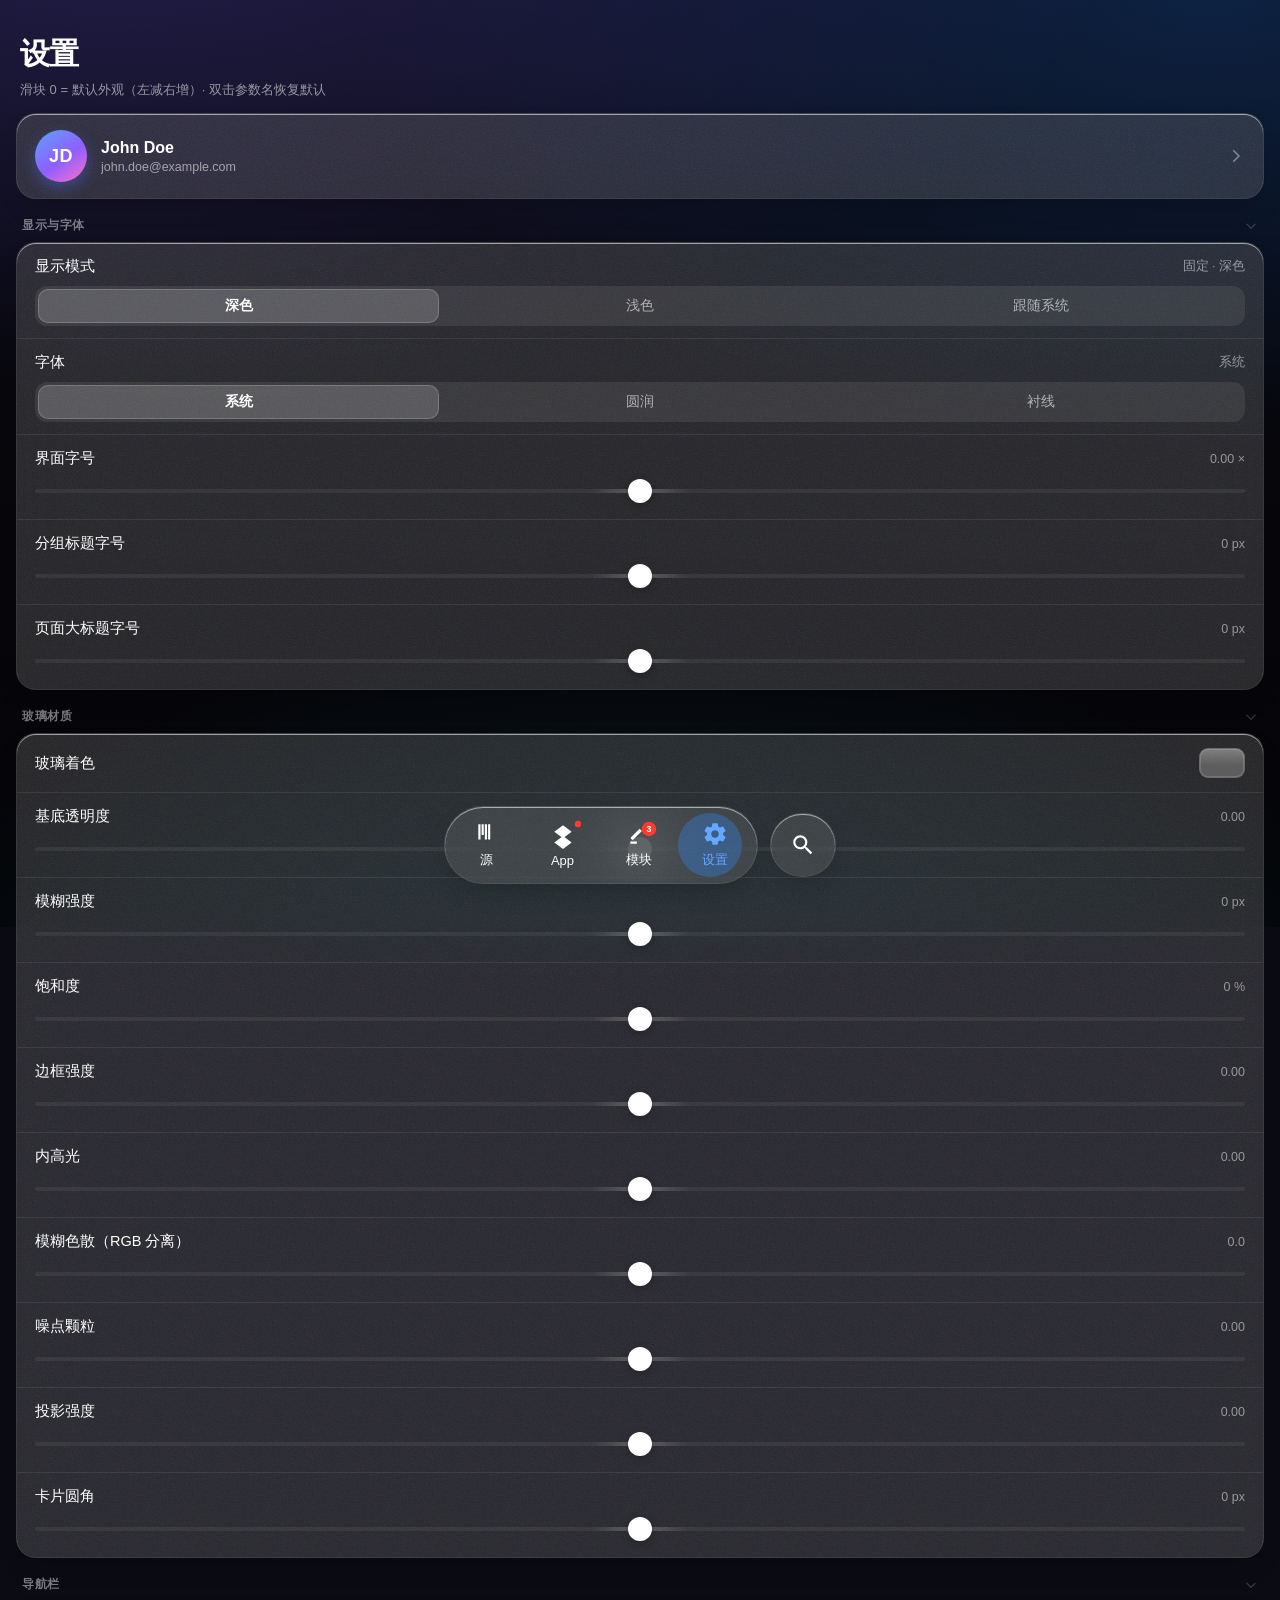
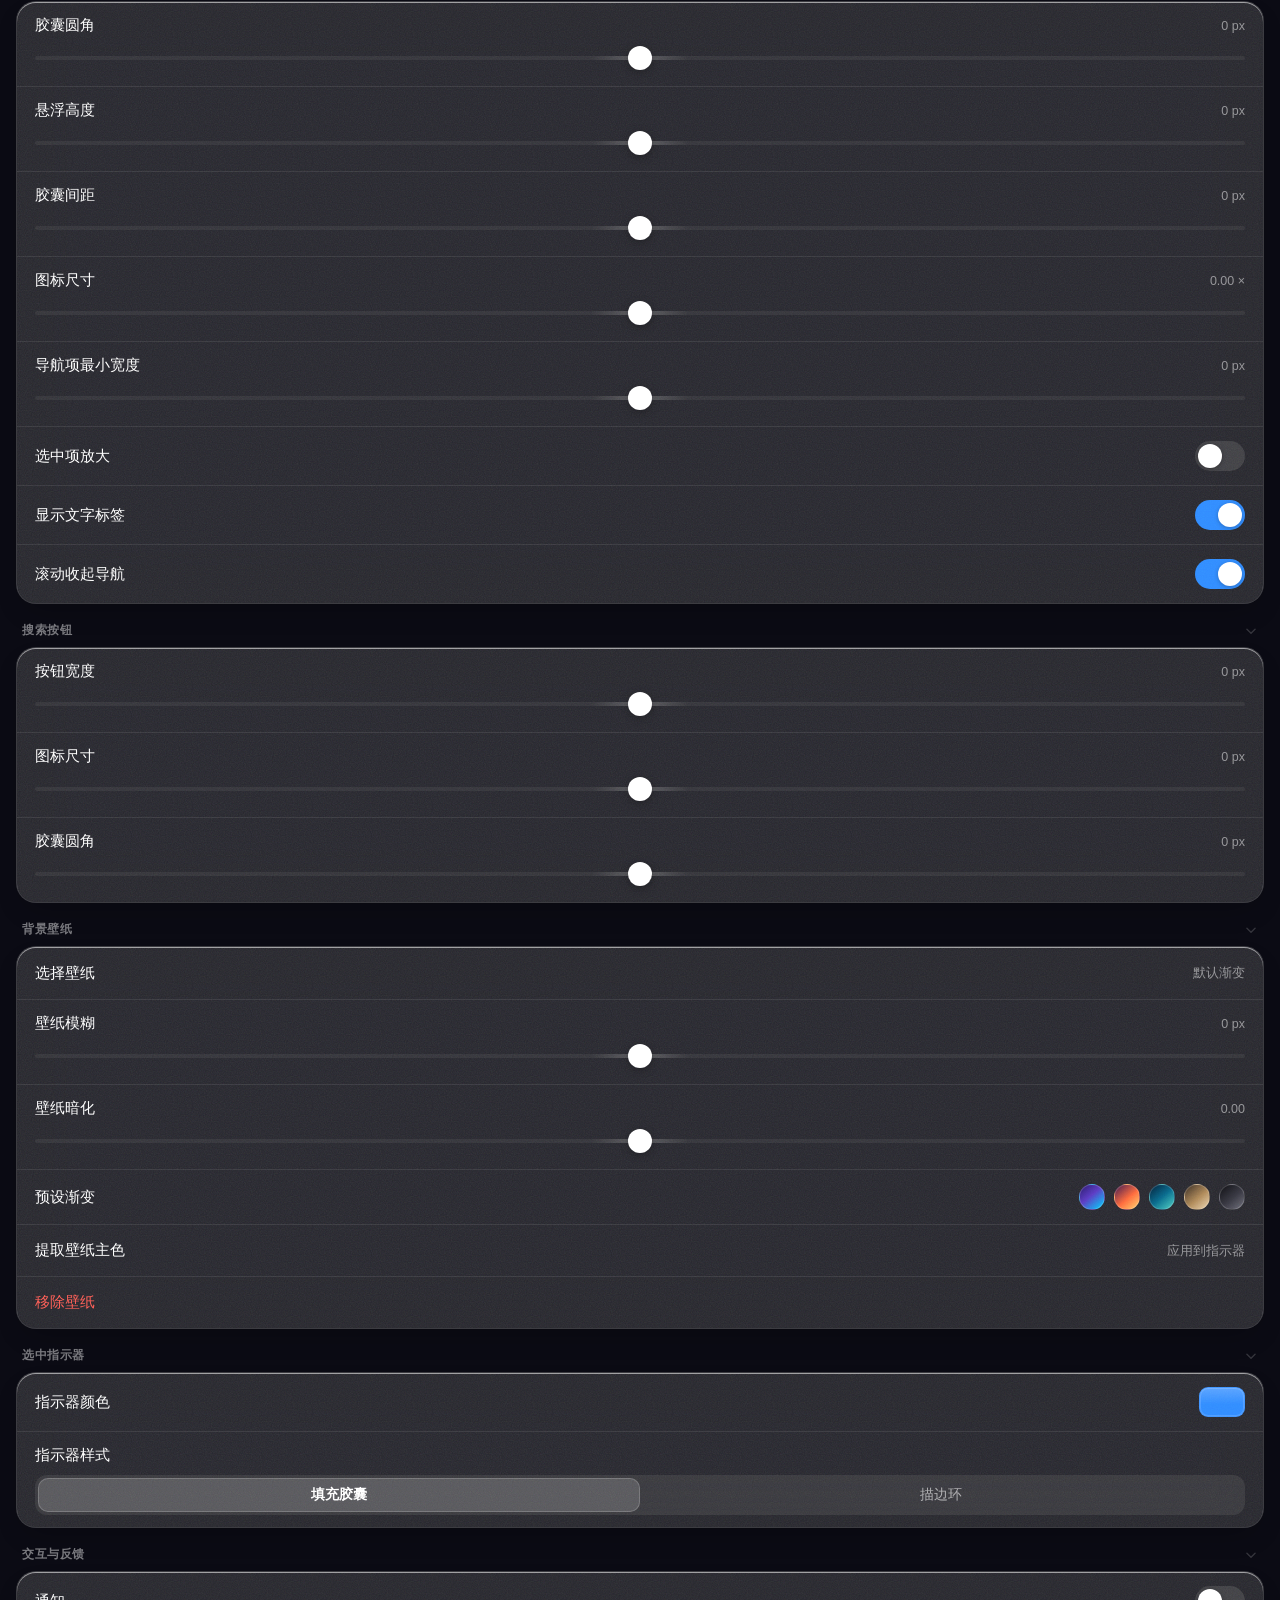
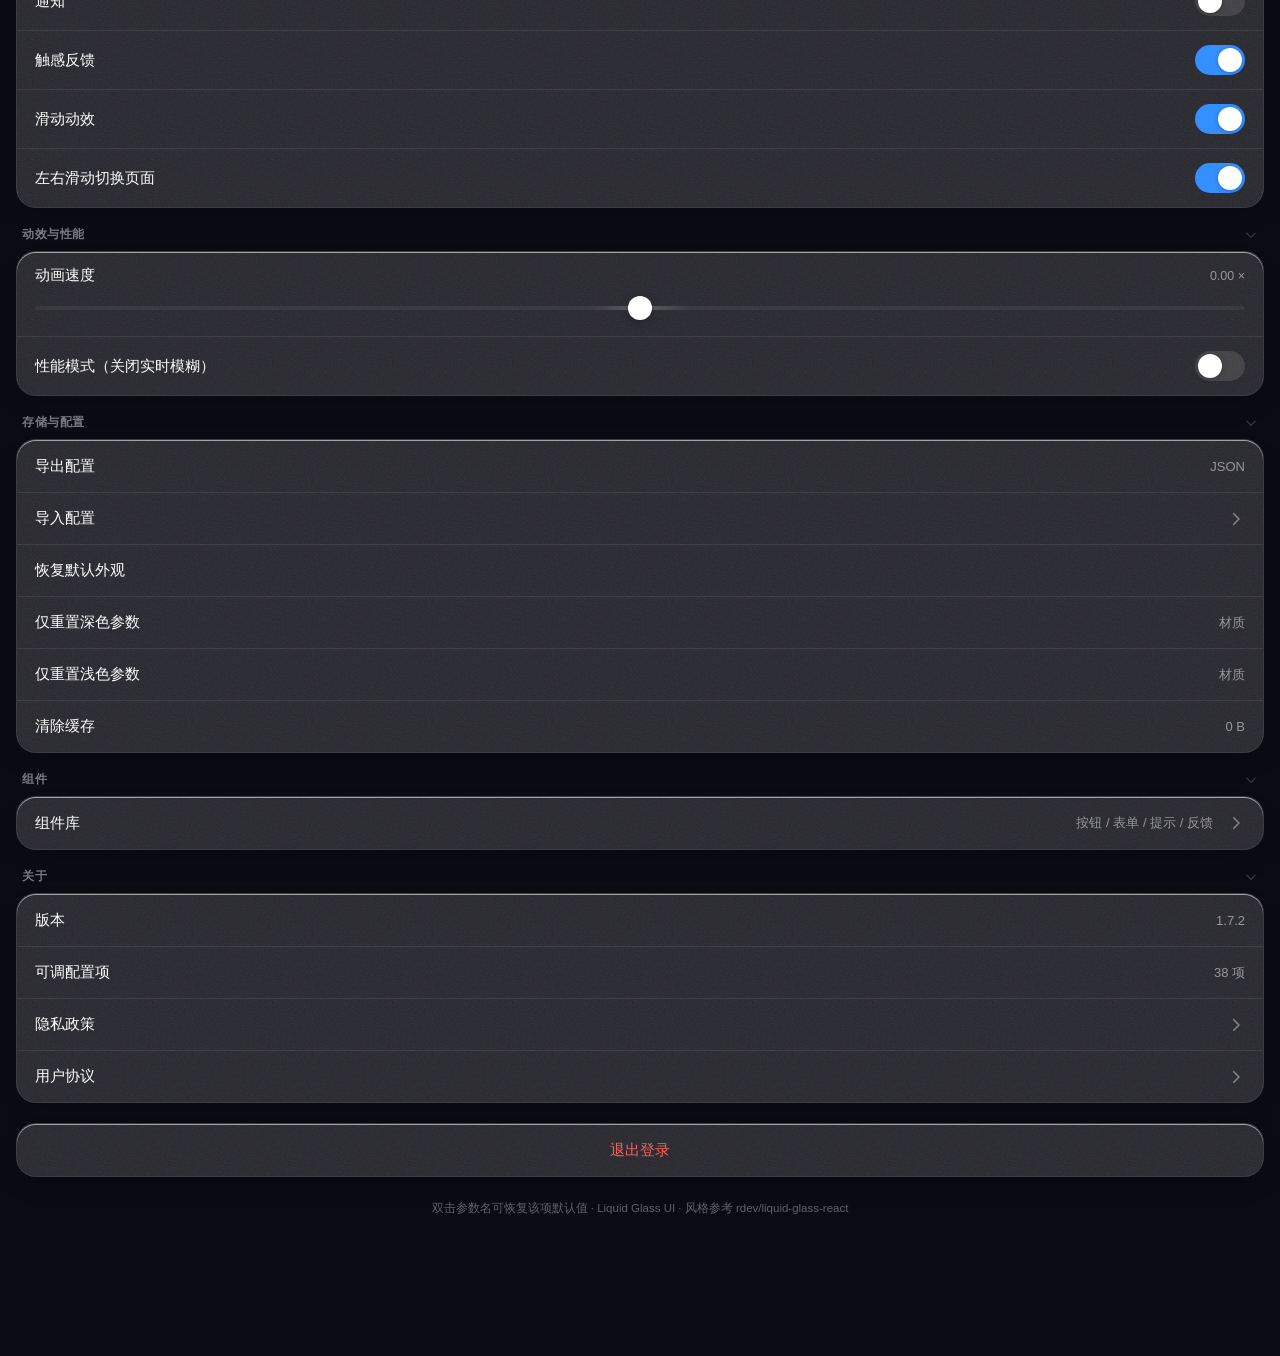
==== commit 364d8b91: "docs: 组件库每组件挂可折叠代码与参数说明；1.7.2" ====
--- a/index.html
+++ b/index.html
@@ -1,6 +1,6 @@
 <!DOCTYPE html>
 <!--
-  DaoHang · 液态玻璃移动端 UI 模板（单文件版）v1.7.1
+  DaoHang · 液态玻璃移动端 UI 模板（单文件版）v1.7.2
   ================================================================
   文件结构索引
     style 区块
@@ -377,6 +377,7 @@
   backdrop-filter:blur(20px);-webkit-backdrop-filter:blur(20px);
   border:1px solid rgba(255,255,255,.12);
   color:#fff;z-index:300;opacity:0;pointer-events:none;
+  max-width:calc(100vw - 40px);overflow:hidden;text-overflow:ellipsis;
   transition:opacity .25s,transform .25s;
 }
 .toast.show{opacity:1;transform:translateX(-50%) translateY(0) scale(1);}
@@ -498,6 +499,29 @@
 .pv-label{font-size:12px;font-weight:600;letter-spacing:.3px;opacity:.42;margin-bottom:10px;}
 .pv-row{display:flex;flex-wrap:wrap;gap:8px;align-items:center;}
 .pv-row .btn{flex:0 0 auto;min-width:76px;}
+
+/* 组件文档：折叠代码 + 参数说明 */
+.pv-doc{margin-top:12px;padding-top:10px;border-top:1px dashed var(--lg-line);}
+.pv-doc-head{display:flex;align-items:center;gap:8px;}
+.pv-doc-toggle,.pv-doc-copy{
+  border:none;background:var(--lg-fill);color:var(--text-normal);font-family:inherit;
+  font-size:12px;padding:6px 11px;border-radius:8px;cursor:pointer;
+  box-shadow:inset 0 0 0 1px var(--lg-stroke);
+}
+.pv-doc-toggle[aria-expanded="true"]{color:var(--text-active,#64a8ff);box-shadow:inset 0 0 0 1px var(--indicator-strong,rgba(50,140,255,.8));}
+.pv-doc-copy{margin-left:auto;opacity:.7;}
+.pv-doc-copy:active{opacity:1;}
+.pv-doc-body{max-height:0;overflow:hidden;transition:max-height .3s cubic-bezier(.34,1.1,.64,1);}
+.pv-doc-body.open{max-height:640px;}
+.pv-code{
+  margin:10px 0 8px;padding:11px 12px;border-radius:10px;
+  background:var(--lg-fill);border:1px solid var(--lg-stroke);
+  font-family:ui-monospace,SFMono-Regular,Menlo,Consolas,monospace;
+  font-size:11.5px;line-height:1.62;color:var(--text-normal);
+  white-space:pre-wrap;word-break:break-word;overflow-wrap:anywhere;
+}
+.pv-note{font-size:12px;line-height:1.6;opacity:.55;}
+
 
 /* ================= 表单控件：复选 / 单选 / 下拉 / 进度 / 提示 / 标签 / 步进 ================= */
 .checkbox,.radio{display:inline-flex;align-items:center;gap:9px;font-size:var(--fs-row,15px);cursor:pointer;user-select:none;-webkit-tap-highlight-color:transparent;transition:opacity .2s;}
@@ -1081,7 +1105,7 @@
     <!-- 关于 -->
     <div class="group-title">关于</div>
     <div class="liquid-glass card">
-      <div class="row"><span class="row-label">版本</span><span class="row-val">1.7.1</span></div>
+      <div class="row"><span class="row-label">版本</span><span class="row-val">1.7.2</span></div>
       <div class="row"><span class="row-label">可调配置项</span><span class="row-val" id="conf-count">—</span></div>
       <div class="row tap" id="btn-privacy"><span class="row-label">隐私政策</span><svg class="chev" viewBox="0 0 24 24" aria-hidden="true"><use href="#i-chev"/></svg></div>
       <div class="row tap" id="btn-terms"><span class="row-label">用户协议</span><svg class="chev" viewBox="0 0 24 24" aria-hidden="true"><use href="#i-chev"/></svg></div>
@@ -1116,7 +1140,22 @@
           <button class="btn text" type="button">文字</button>
           <button class="btn icon ghost" type="button" aria-label="新增"><svg class="i" viewBox="0 0 24 24" aria-hidden="true"><use href="#i-plus"/></svg></button>
         </div>
-      </div>
+      
+        <div class="pv-doc">
+          <div class="pv-doc-head">
+            <button class="pv-doc-toggle" type="button" aria-expanded="false">代码 / 参数</button>
+            <button class="pv-doc-copy" type="button">复制</button>
+          </div>
+          <div class="pv-doc-body">
+            <pre class="pv-code"><code>&lt;button class="btn primary"&gt;主要&lt;/button&gt;
+&lt;button class="btn secondary"&gt;次要&lt;/button&gt;
+&lt;button class="btn ghost"&gt;取消&lt;/button&gt;
+&lt;button class="btn danger"&gt;删除&lt;/button&gt;
+&lt;button class="btn text"&gt;文字&lt;/button&gt;
+&lt;button class="btn icon ghost"&gt;＋&lt;/button&gt;</code></pre>
+            <div class="pv-note">类型：primary / secondary / ghost / danger / text / icon。</div>
+          </div>
+        </div>      </div>
 
       <div class="pv-block">
         <div class="pv-label">尺寸 .sm / .lg / .block</div>
@@ -1125,7 +1164,20 @@
           <button class="btn primary" type="button">默认</button>
           <button class="btn lg primary" type="button">大号</button>
         </div>
-      </div>
+      
+        <div class="pv-doc">
+          <div class="pv-doc-head">
+            <button class="pv-doc-toggle" type="button" aria-expanded="false">代码 / 参数</button>
+            <button class="pv-doc-copy" type="button">复制</button>
+          </div>
+          <div class="pv-doc-body">
+            <pre class="pv-code"><code>&lt;button class="btn sm primary"&gt;小号&lt;/button&gt;
+&lt;button class="btn primary"&gt;默认&lt;/button&gt;
+&lt;button class="btn lg primary"&gt;大号&lt;/button&gt;
+&lt;button class="btn primary block"&gt;整宽&lt;/button&gt;</code></pre>
+            <div class="pv-note">尺寸：.sm / 默认 / .lg；.block 撑满父容器。</div>
+          </div>
+        </div>      </div>
 
       <div class="pv-block">
         <div class="pv-label">状态 .is-disabled / .is-loading</div>
@@ -1133,7 +1185,18 @@
           <button class="btn secondary is-disabled" type="button">禁用</button>
           <button class="btn secondary is-loading" type="button">加载中</button>
         </div>
-      </div>
+      
+        <div class="pv-doc">
+          <div class="pv-doc-head">
+            <button class="pv-doc-toggle" type="button" aria-expanded="false">代码 / 参数</button>
+            <button class="pv-doc-copy" type="button">复制</button>
+          </div>
+          <div class="pv-doc-body">
+            <pre class="pv-code"><code>&lt;button class="btn is-disabled"&gt;禁用&lt;/button&gt;
+&lt;button class="btn is-loading"&gt;加载中&lt;/button&gt;</code></pre>
+            <div class="pv-note">禁用：.is-disabled（不拦截点击，需业务自己判断）。加载：.is-loading，自动出转圈，点击应自行忽略。</div>
+          </div>
+        </div>      </div>
 
       <div class="pv-block">
         <div class="pv-label">其它控件</div>
@@ -1144,7 +1207,20 @@
           <span class="swatch" style="background:linear-gradient(140deg,#2b1b6b,#5b3cc4 45%,#00d4ff)"></span>
           <span class="swatch" style="background:linear-gradient(140deg,#3d1b4f,#ff6a3d 55%,#ffd36e)"></span>
         </div>
-      </div>
+      
+        <div class="pv-doc">
+          <div class="pv-doc-head">
+            <button class="pv-doc-toggle" type="button" aria-expanded="false">代码 / 参数</button>
+            <button class="pv-doc-copy" type="button">复制</button>
+          </div>
+          <div class="pv-doc-body">
+            <pre class="pv-code"><code>&lt;button class="pill-btn"&gt;胶囊&lt;/button&gt;
+&lt;button class="sheet-close"&gt;✕&lt;/button&gt;
+&lt;div class="switch on"&gt;&lt;/div&gt;  &lt;!-- JS 用 classList.toggle('on') --&gt;
+&lt;span class="swatch" style="background:linear-gradient(140deg,#2b1b6b,#5b3cc4 45%,#00d4ff)"&gt;&lt;/span&gt;</code></pre>
+            <div class="pv-note">开关是纯视觉 class，状态由 .on 控制；色卡 .swatch 需自带 background。</div>
+          </div>
+        </div>      </div>
 
       <div class="pv-block">
         <div class="pv-label">复选 / 单选 .checkbox / .radio</div>
@@ -1157,7 +1233,27 @@
           <label class="radio"><input type="radio" name="pv-radio" checked><span class="box"></span><span class="cb-text">选项 A</span></label>
           <label class="radio"><input type="radio" name="pv-radio"><span class="box"></span><span class="cb-text">选项 B</span></label>
         </div>
-      </div>
+      
+        <div class="pv-doc">
+          <div class="pv-doc-head">
+            <button class="pv-doc-toggle" type="button" aria-expanded="false">代码 / 参数</button>
+            <button class="pv-doc-copy" type="button">复制</button>
+          </div>
+          <div class="pv-doc-body">
+            <pre class="pv-code"><code>&lt;label class="checkbox"&gt;
+  &lt;input type="checkbox" checked&gt;
+  &lt;span class="box"&gt;&lt;/span&gt;&lt;span class="cb-text"&gt;已选&lt;/span&gt;
+&lt;/label&gt;
+
+&lt;label class="radio"&gt;
+  &lt;input type="radio" name="g" checked&gt;
+  &lt;span class="box"&gt;&lt;/span&gt;&lt;span class="cb-text"&gt;选项 A&lt;/span&gt;
+&lt;/label&gt;
+
+&lt;label class="checkbox is-disabled"&gt;&lt;input type="checkbox" disabled&gt;&lt;span class="box"&gt;&lt;/span&gt;&lt;span class="cb-text"&gt;禁用&lt;/span&gt;&lt;/label&gt;</code></pre>
+            <div class="pv-note">input 只做视觉隐藏，checked / disabled 原生可用。同组单选取相同 name。</div>
+          </div>
+        </div>      </div>
 
       <div class="pv-block">
         <div class="pv-label">下拉选择 .select（支持搜索）</div>
@@ -1167,13 +1263,51 @@
             <svg class="select-chev" viewBox="0 0 24 24" fill="none" stroke="currentColor" stroke-width="2"><path d="M6 9l6 6 6-6"/></svg>
           </button>
         </div>
-      </div>
+      
+        <div class="pv-doc">
+          <div class="pv-doc-head">
+            <button class="pv-doc-toggle" type="button" aria-expanded="false">代码 / 参数</button>
+            <button class="pv-doc-copy" type="button">复制</button>
+          </div>
+          <div class="pv-doc-body">
+            <pre class="pv-code"><code>&lt;div class="select" data-value=""&gt;
+  &lt;button class="select-trigger" type="button" aria-expanded="false"&gt;
+    &lt;span class="select-value"&gt;请选择&lt;/span&gt;
+    &lt;svg class="select-chev" viewBox="0 0 24 24"&gt;&lt;use href="#i-chev"/&gt;&lt;/svg&gt;
+  &lt;/button&gt;
+  &lt;!-- 仅数据声明，初始化后会从 DOM 移除 --&gt;
+  &lt;div class="select-option" data-value="a"&gt;选项 A&lt;/div&gt;
+  &lt;div class="select-option is-disabled" data-value="b"&gt;禁用项&lt;/div&gt;
+&lt;/div&gt;
+
+&lt;script&gt;
+var sel = initSelect(document.querySelector('.select'));
+sel.onChange(function(v, label){ /* 业务回调 */ });
+sel.set('a');   // 程序化赋值
+sel.value;      // 读当前值
+&lt;/script&gt;</code></pre>
+            <div class="pv-note">面板自动挂到 body、按空间自动上下翻转、支持搜索过滤；Esc 关闭、↑↓ 移动、回车确认。</div>
+          </div>
+        </div>      </div>
 
       <div class="pv-block">
         <div class="pv-label">进度条 .progress</div>
         <div class="progress-row"><span>确定进度</span><div class="progress" id="pv-prog" data-value="62"><div class="progress-fill" style="width:62%"></div></div><span id="pv-prog-val">62%</span></div>
         <div class="progress-row" style="margin-top:12px;"><span>不确定</span><div class="progress is-indeterminate"><div class="progress-fill"></div></div><span>—</span></div>
-      </div>
+      
+        <div class="pv-doc">
+          <div class="pv-doc-head">
+            <button class="pv-doc-toggle" type="button" aria-expanded="false">代码 / 参数</button>
+            <button class="pv-doc-copy" type="button">复制</button>
+          </div>
+          <div class="pv-doc-body">
+            <pre class="pv-code"><code>&lt;div class="progress"&gt;&lt;div class="progress-fill" style="width:60%"&gt;&lt;/div&gt;&lt;/div&gt;
+&lt;div class="progress is-indeterminate"&gt;&lt;div class="progress-fill"&gt;&lt;/div&gt;&lt;/div&gt;
+
+&lt;script&gt;setProgress(el, 62); // 自动夹到 0–100&lt;/script&gt;</code></pre>
+            <div class="pv-note">确定进度用内联 width；不确定加载加 .is-indeterminate。</div>
+          </div>
+        </div>      </div>
 
       <div class="pv-block">
         <div class="pv-label">页面内提示 .notice</div>
@@ -1182,7 +1316,24 @@
           <div class="notice notice-warn"><div class="notice-icon"><svg class="i sm" viewBox="0 0 24 24" aria-hidden="true"><use href="#i-alert"/></svg></div><div class="notice-body"><div class="notice-title">注意</div><div class="notice-text">恢复默认会清空当前主题参数。</div></div><button class="notice-close" type="button" aria-label="关闭"><svg class="i sm" viewBox="0 0 24 24" aria-hidden="true"><use href="#i-x"/></svg></button></div>
           <div class="notice notice-info"><div class="notice-icon"><svg class="i sm" viewBox="0 0 24 24" aria-hidden="true"><use href="#i-info"/></svg></div><div class="notice-body"><div class="notice-text">提示块用于页面内常驻说明，不打断操作。</div></div></div>
         </div>
-      </div>
+      
+        <div class="pv-doc">
+          <div class="pv-doc-head">
+            <button class="pv-doc-toggle" type="button" aria-expanded="false">代码 / 参数</button>
+            <button class="pv-doc-copy" type="button">复制</button>
+          </div>
+          <div class="pv-doc-body">
+            <pre class="pv-code"><code>&lt;div class="notice notice-warn"&gt;
+  &lt;div class="notice-icon"&gt;&lt;svg class="i sm" viewBox="0 0 24 24"&gt;&lt;use href="#i-alert"/&gt;&lt;/svg&gt;&lt;/div&gt;
+  &lt;div class="notice-body"&gt;
+    &lt;div class="notice-title"&gt;注意&lt;/div&gt;
+    &lt;div class="notice-text"&gt;说明文案&lt;/div&gt;
+  &lt;/div&gt;
+  &lt;button class="notice-close" type="button"&gt;&lt;svg class="i sm" viewBox="0 0 24 24"&gt;&lt;use href="#i-x"/&gt;&lt;/svg&gt;&lt;/button&gt;
+&lt;/div&gt;</code></pre>
+            <div class="pv-note">类型：notice-success / notice-warn / notice-danger / notice-info。关闭按钮可省，省掉即常驻。</div>
+          </div>
+        </div>      </div>
 
       <div class="pv-block">
         <div class="pv-label">标签 .tag</div>
@@ -1192,7 +1343,19 @@
           <span class="tag closable">可关闭<button class="tag-x" type="button" aria-label="移除"><svg class="i sm" viewBox="0 0 24 24" aria-hidden="true"><use href="#i-x"/></svg></button></span>
           <span class="tag closable">可关闭<button class="tag-x" type="button" aria-label="移除"><svg class="i sm" viewBox="0 0 24 24" aria-hidden="true"><use href="#i-x"/></svg></button></span>
         </div>
-      </div>
+      
+        <div class="pv-doc">
+          <div class="pv-doc-head">
+            <button class="pv-doc-toggle" type="button" aria-expanded="false">代码 / 参数</button>
+            <button class="pv-doc-copy" type="button">复制</button>
+          </div>
+          <div class="pv-doc-body">
+            <pre class="pv-code"><code>&lt;span class="tag"&gt;默认&lt;/span&gt;
+&lt;span class="tag primary"&gt;主色&lt;/span&gt;
+&lt;span class="tag"&gt;可关闭&lt;button class="tag-x" type="button"&gt;✕&lt;/button&gt;&lt;/span&gt;</code></pre>
+            <div class="pv-note">.primary 为主色变体；带 .tag-x 的由 initTagClose() 自动绑定移除动画。</div>
+          </div>
+        </div>      </div>
 
       <div class="pv-block">
         <div class="pv-label">步进器 .stepper / 加载遮罩</div>
@@ -1204,7 +1367,26 @@
           </div>
           <button class="btn sm secondary" id="pv-loader" type="button">显示加载遮罩</button>
         </div>
-      </div>
+      
+        <div class="pv-doc">
+          <div class="pv-doc-head">
+            <button class="pv-doc-toggle" type="button" aria-expanded="false">代码 / 参数</button>
+            <button class="pv-doc-copy" type="button">复制</button>
+          </div>
+          <div class="pv-doc-body">
+            <pre class="pv-code"><code>&lt;div class="stepper" data-min="1" data-max="99" data-value="3"&gt;
+  &lt;button class="step-btn" type="button" data-act="minus"&gt;−&lt;/button&gt;
+  &lt;input class="step-val" type="number" value="3" inputmode="numeric"&gt;
+  &lt;button class="step-btn" type="button" data-act="plus"&gt;+&lt;/button&gt;
+&lt;/div&gt;
+
+&lt;script&gt;initStepper(document.querySelector('.stepper'));&lt;/script&gt;
+
+&lt;div class="loader" id="loader"&gt;&lt;/div&gt;
+&lt;script&gt;showLoader('正在处理…'); hideLoader();&lt;/script&gt;</code></pre>
+            <div class="pv-note">步进器自动夹紧区间、首尾禁用按钮、长按连续增减。加载遮罩层级 400，高于弹窗与面板。</div>
+          </div>
+        </div>      </div>
 
       <div class="pv-block">
         <div class="pv-label">提示与对话</div>
@@ -1213,7 +1395,29 @@
           <button class="btn sm secondary" id="pv-toast-err" type="button">错误提示</button>
           <button class="btn sm secondary" id="pv-dialog" type="button">确认弹窗</button>
         </div>
-      </div>
+      
+        <div class="pv-doc">
+          <div class="pv-doc-head">
+            <button class="pv-doc-toggle" type="button" aria-expanded="false">代码 / 参数</button>
+            <button class="pv-doc-copy" type="button">复制</button>
+          </div>
+          <div class="pv-doc-body">
+            <pre class="pv-code"><code>// 轻提示：ok / err / warn / info
+toast('保存成功', 'ok');
+
+// 居中确认框（可带输入）
+confirmDialog({
+  title: '新建模块',
+  desc: '给新模块起个名字',
+  input: true,
+  placeholder: '例如：每日复盘',
+  okText: '创建',
+  danger: false,
+  onOk: function(name){ /* 确认后执行 */ }
+});</code></pre>
+            <div class="pv-note">toast 自动消失；confirmDialog 带焦点锁与 Esc 关闭，danger:true 时确认键变红。</div>
+          </div>
+        </div>      </div>
 
       <div class="pv-block">
         <div class="pv-label">徽标 .badge / 列表项 .list-item</div>
@@ -1235,7 +1439,29 @@
           <h3>空状态 .empty</h3>
           <p>没有内容时给一句引导，不要只留白屏。</p>
         </div>
-      </div>
+      
+        <div class="pv-doc">
+          <div class="pv-doc-head">
+            <button class="pv-doc-toggle" type="button" aria-expanded="false">代码 / 参数</button>
+            <button class="pv-doc-copy" type="button">复制</button>
+          </div>
+          <div class="pv-doc-body">
+            <pre class="pv-code"><code>&lt;span class="badge"&gt;3&lt;/span&gt;
+&lt;span class="badge dot"&gt;&lt;/span&gt;
+
+&lt;div class="list-item"&gt;
+  &lt;div class="li-icon"&gt;📄&lt;/div&gt;
+  &lt;div class="li-body"&gt;
+    &lt;div class="li-title"&gt;标题&lt;/div&gt;
+    &lt;div class="li-sub"&gt;副标题，过长自动省略&lt;/div&gt;
+  &lt;/div&gt;
+  &lt;svg class="chev" viewBox="0 0 24 24"&gt;&lt;use href="#i-chev"/&gt;&lt;/svg&gt;
+&lt;/div&gt;
+
+&lt;div class="divider"&gt;&lt;/div&gt;</code></pre>
+            <div class="pv-note">徽标：数字用 .badge，红点加 .dot。列表项副标题单行省略。 空态用 .empty 包裹图标 + 标题 + 一句引导。</div>
+          </div>
+        </div>      </div>
 
       <div style="padding:14px 16px 16px;">
         <button class="btn primary block" type="button">整宽按钮 .block</button>
@@ -2402,8 +2628,8 @@
   });
 
   /* ---------- 点击复制 ---------- */
-  function copyText(text){
-    function done(){ toast('已复制：' + text, 'ok'); }
+  function copyText(text, label){
+    function done(){ toast('已复制：' + (label || text), 'ok'); }
     function fail(){ toast('复制失败，请长按选择文本', 'err'); }
     function fallback(){
       var ta = document.createElement('textarea');
@@ -2657,6 +2883,18 @@
   /* ---------- 组件库交互 ---------- */
   document.getElementById('pv-toast-ok').addEventListener('click', function(){ toast('保存成功', 'ok'); });
   document.getElementById('pv-toast-err').addEventListener('click', function(){ toast('操作失败，请重试', 'err'); });
+  document.querySelectorAll('.pv-doc').forEach(function(doc){
+    var toggle = doc.querySelector('.pv-doc-toggle');
+    var body = doc.querySelector('.pv-doc-body');
+    var copy = doc.querySelector('.pv-doc-copy');
+    var code = doc.querySelector('.pv-code');
+    toggle.addEventListener('click', function(){
+      var open = body.classList.toggle('open');
+      toggle.setAttribute('aria-expanded', open ? 'true' : 'false');
+    });
+    copy.addEventListener('click', function(){ copyText(code.textContent.trim(), '代码片段'); });
+  });
+
   var pvSelect = document.getElementById('pv-select');
   if(pvSelect){
     var tmp = document.createElement('div');
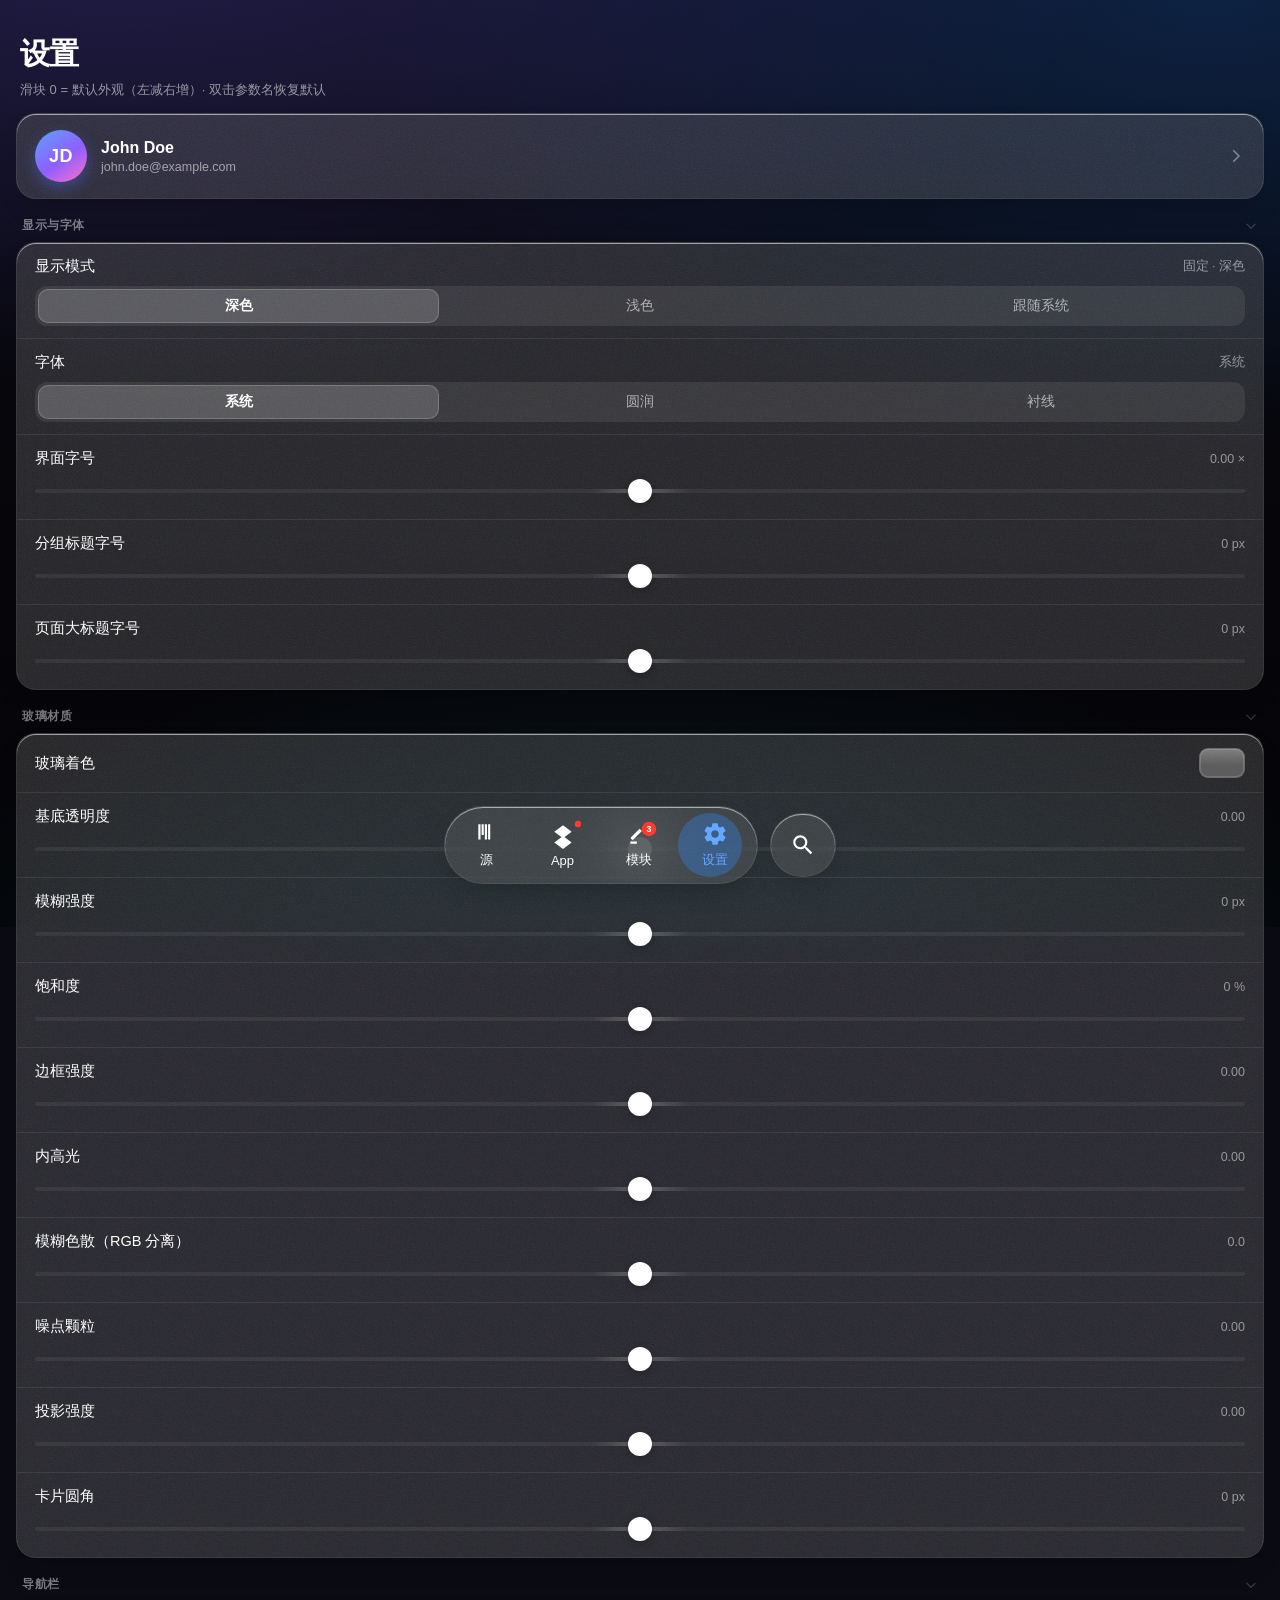
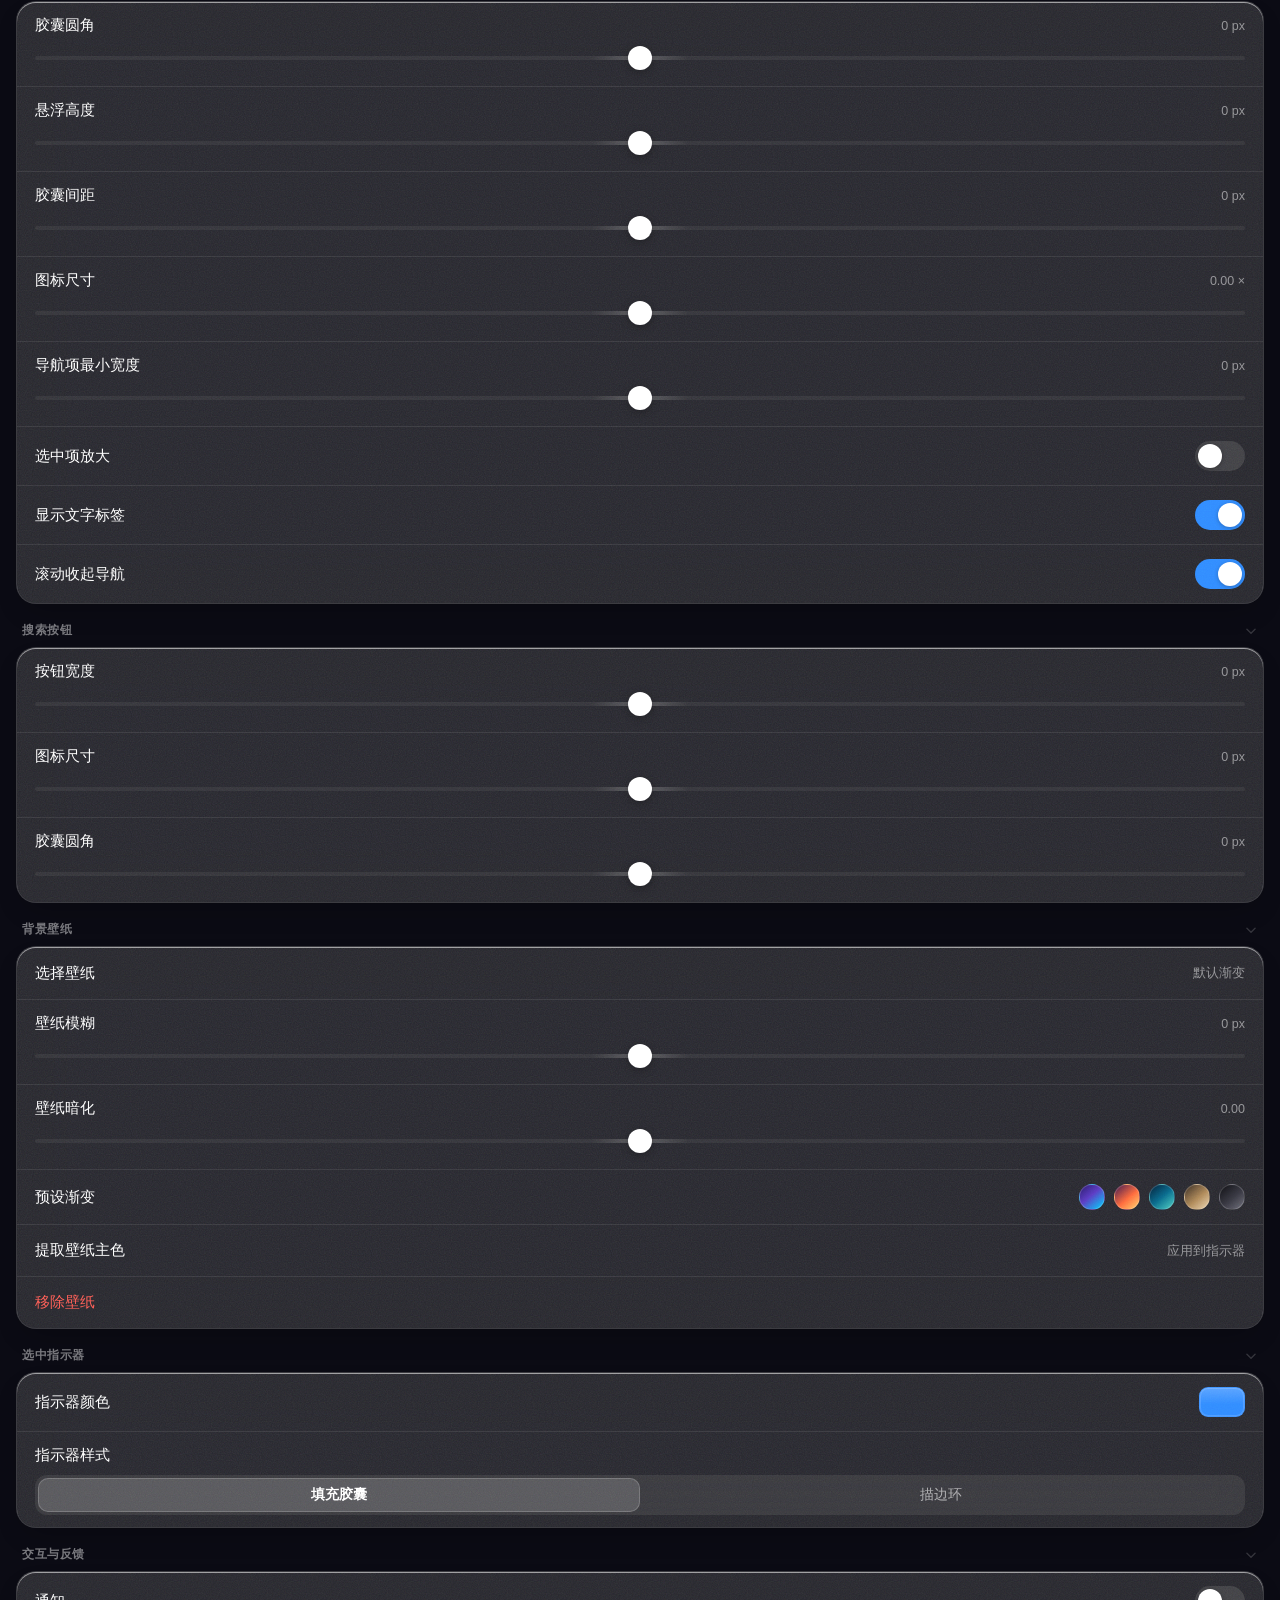
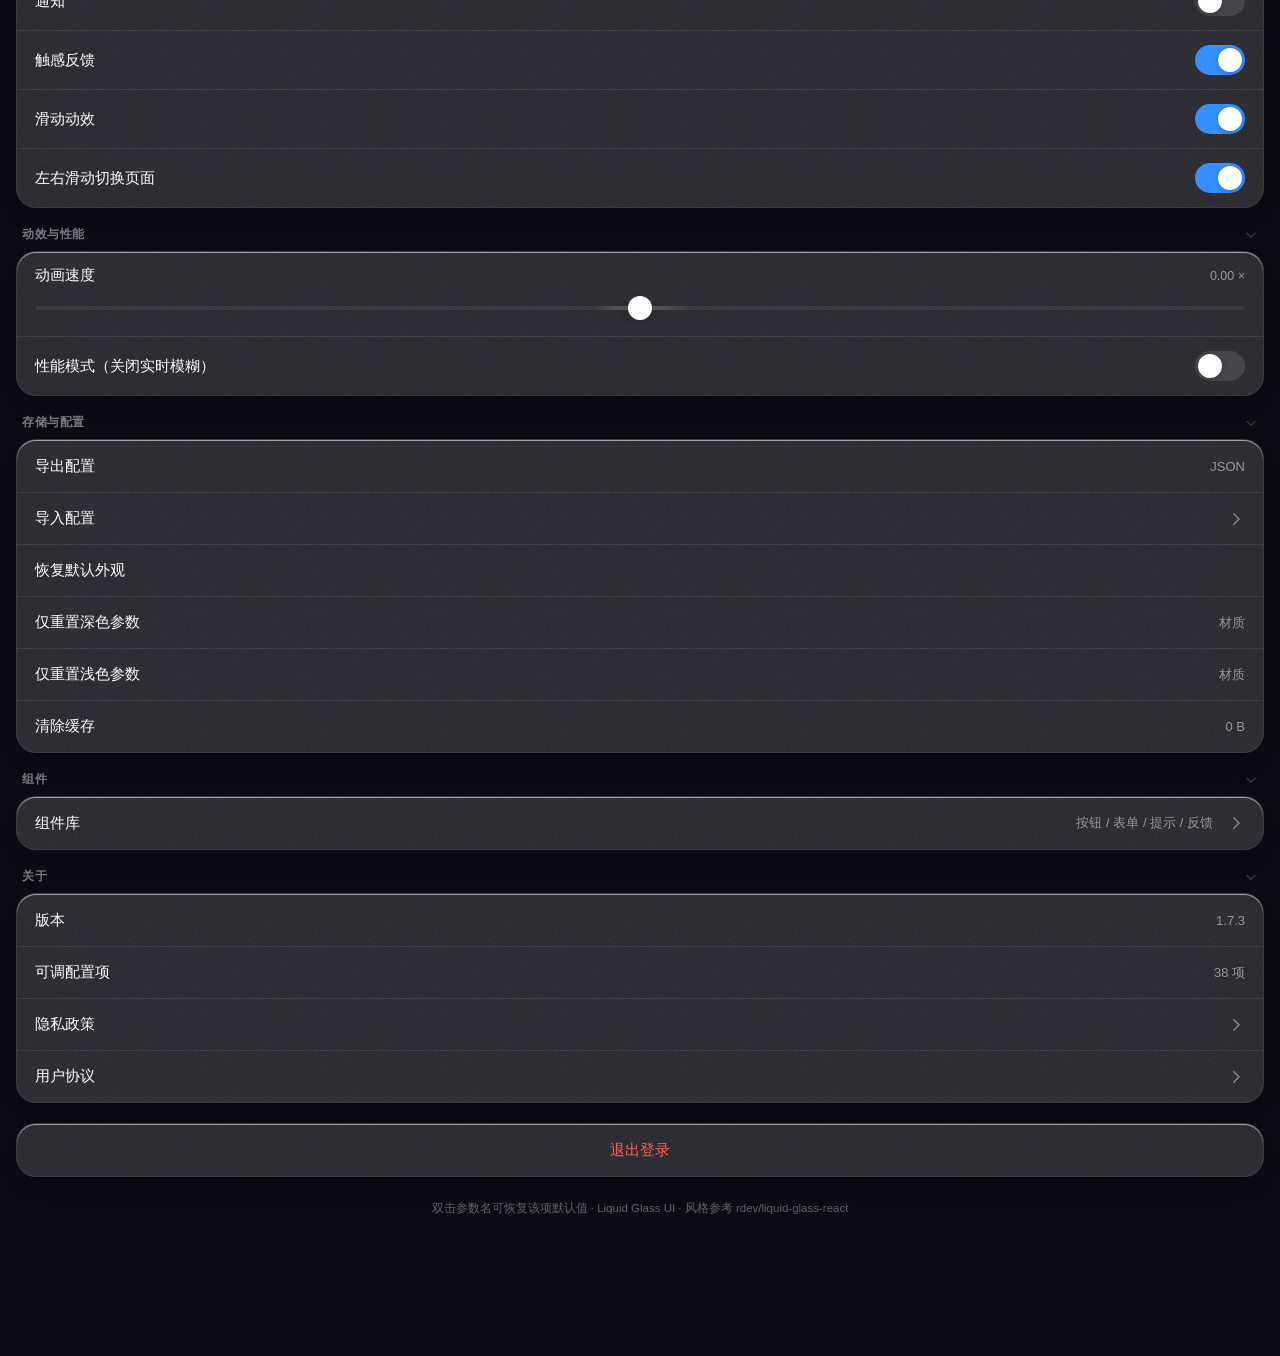
==== commit 59d9bfbb: "a11y: 下拉焦点管理与 listbox 语义；fix 面板定位溢出；perf 模式弹层去模糊；1.7.3" ====
--- a/index.html
+++ b/index.html
@@ -1,6 +1,6 @@
 <!DOCTYPE html>
 <!--
-  DaoHang · 液态玻璃移动端 UI 模板（单文件版）v1.7.2
+  DaoHang · 液态玻璃移动端 UI 模板（单文件版）v1.7.3
   ================================================================
   文件结构索引
     style 区块
@@ -364,6 +364,13 @@
 body.perf.light .liquid-glass{
   background:rgba(var(--lg-tint-light),calc(var(--lg-opacity) + .5));
 }
+/* 性能模式：浮层不叠第二层模糊，改近实色背景，减少合成开销 */
+body.perf .select-panel,body.perf .loader-card{
+  backdrop-filter:none;-webkit-backdrop-filter:none;
+}
+body.perf .select-panel{background:rgba(24,24,30,.97);}
+body.perf.light .select-panel{background:rgba(252,252,255,.98);}
+body.perf .loader{backdrop-filter:none;-webkit-backdrop-filter:none;background:rgba(0,0,0,.5);}
 
 body.no-label .tab-item{min-width:54px;padding:10px 4px;}
 body.no-label .tab-item span{display:none;}
@@ -1105,7 +1112,7 @@
     <!-- 关于 -->
     <div class="group-title">关于</div>
     <div class="liquid-glass card">
-      <div class="row"><span class="row-label">版本</span><span class="row-val">1.7.2</span></div>
+      <div class="row"><span class="row-label">版本</span><span class="row-val">1.7.3</span></div>
       <div class="row"><span class="row-label">可调配置项</span><span class="row-val" id="conf-count">—</span></div>
       <div class="row tap" id="btn-privacy"><span class="row-label">隐私政策</span><svg class="chev" viewBox="0 0 24 24" aria-hidden="true"><use href="#i-chev"/></svg></div>
       <div class="row tap" id="btn-terms"><span class="row-label">用户协议</span><svg class="chev" viewBox="0 0 24 24" aria-hidden="true"><use href="#i-chev"/></svg></div>
@@ -2683,12 +2690,19 @@
   }
 
   /* ---------- 表单控件：下拉 / 步进 / 标签 / 提示 / 加载遮罩 ---------- */
+  var selectSeq = 0;
   function initSelect(el){
     var trigger = el.querySelector('.select-trigger');
     var valEl = el.querySelector('.select-value');
+    var uid = 'sel-' + (++selectSeq);
     var panel = document.createElement('div');
     panel.className = 'select-panel';
-    panel.innerHTML = '<div class="select-search"><input type="text" placeholder="搜索选项" aria-label="搜索选项"></div><div class="select-list"></div>';
+    panel.id = uid + '-panel';
+    panel.tabIndex = -1;
+    panel.setAttribute('role', 'listbox');
+    panel.innerHTML = '<div class="select-search"><input type="text" placeholder="搜索选项" aria-label="搜索选项" role="combobox" aria-autocomplete="list" aria-expanded="true"></div><div class="select-list"></div>';
+    trigger.setAttribute('aria-controls', panel.id);
+    trigger.setAttribute('aria-haspopup', 'listbox');
     document.body.appendChild(panel);
     var input = panel.querySelector('input');
     var list = panel.querySelector('.select-list');
@@ -2716,18 +2730,23 @@
         var o = options[i];
         if(kw && o.label.toLowerCase().indexOf(kw.toLowerCase()) === -1) continue;
         count++;
-        html += '<div class="select-option' + (o.value === value ? ' is-selected is-checked' : '') + (o.disabled ? ' is-disabled' : '') + '" data-value="' + o.value + '">' + o.label + '</div>';
+        html += '<div class="select-option' + (o.value === value ? ' is-selected is-checked' : '') + (o.disabled ? ' is-disabled' : '') + '"'
+              + ' id="' + uid + '-opt-' + i + '" role="option" aria-selected="' + (o.value === value ? 'true' : 'false') + '"'
+              + ' data-value="' + o.value + '">' + o.label + '</div>';
       }
       list.innerHTML = html || '<div class="select-empty">没有匹配项</div>';
     }
     function place(){
       var r = trigger.getBoundingClientRect();
-      var w = r.width;
-      var ph = Math.min(panel.offsetHeight || 260, 300);
-      var below = window.innerHeight - r.bottom - 12;
-      var top = below >= Math.min(ph, 180) ? r.bottom + 6 : Math.max(10, r.top - ph - 6);
+      var vh = window.innerHeight;
+      var ph = Math.min(panel.offsetHeight || 0, 300) || 240;
+      var below = vh - r.bottom - 12;
+      var above = r.top - 12;
+      /* 下方放得下就向下，否则向上；两边都不够时选空间大的一侧 */
+      var top = (below >= ph || below >= above) ? r.bottom + 6 : r.top - ph - 6;
+      top = Math.max(8, Math.min(vh - ph - 8, top));
       panel.style.left = r.left + 'px';
-      panel.style.width = w + 'px';
+      panel.style.width = r.width + 'px';
       panel.style.top = top + 'px';
     }
     function open(){
@@ -2742,10 +2761,18 @@
       if(cur){ var all = Array.prototype.indexOf.call(list.querySelectorAll('.select-option:not(.is-disabled)'), cur); highlight(all); }
       place();
       input.value = '';
-      setTimeout(function(){ if(!('ontouchstart' in window)) input.focus(); }, 30);
+      /* 键盘用户把焦点送进面板；触屏只聚焦容器，避免立刻弹起键盘 */
+      setTimeout(function(){
+        try{
+          if('ontouchstart' in window){ panel.focus({ preventScroll:true }); }
+          else { input.focus({ preventScroll:true }); }
+        }catch(err){}
+      }, 30);
     }
     function close(){
+      var inside = panel.contains(document.activeElement);
       panel.classList.remove('show');
+      if(inside){ try{ trigger.focus({ preventScroll:true }); }catch(err){} }
       kbIndex = -1;
       list.querySelectorAll('.kb-active').forEach(function(x){ x.classList.remove('kb-active'); });
       trigger.setAttribute('aria-expanded','false');
@@ -2780,11 +2807,18 @@
       if(!items.length) return;
       kbIndex = Math.max(0, Math.min(items.length - 1, idx));
       for(var i=0;i<items.length;i++) items[i].classList.toggle('kb-active', i === kbIndex);
+      input.setAttribute('aria-activedescendant', items[kbIndex].id || '');
       items[kbIndex].scrollIntoView({ block:'nearest' });
     }
+    panel.addEventListener('keydown', function(e){
+      if(e.key !== 'Tab') return;
+      /* 面板里只有搜索框可聚焦：Tab 就地循环，不让焦点跑到抽屉后面 */
+      e.preventDefault();
+      try{ input.focus({ preventScroll:true }); }catch(err){}
+    });
     document.addEventListener('keydown', function(e){
       if(!panel.classList.contains('show')) return;
-      if(e.key === 'Escape'){ close(); trigger.focus(); return; }
+      if(e.key === 'Escape'){ close(); return; }
       if(e.key === 'ArrowDown' || e.key === 'ArrowUp'){
         e.preventDefault();
         highlight(kbIndex + (e.key === 'ArrowDown' ? 1 : -1));
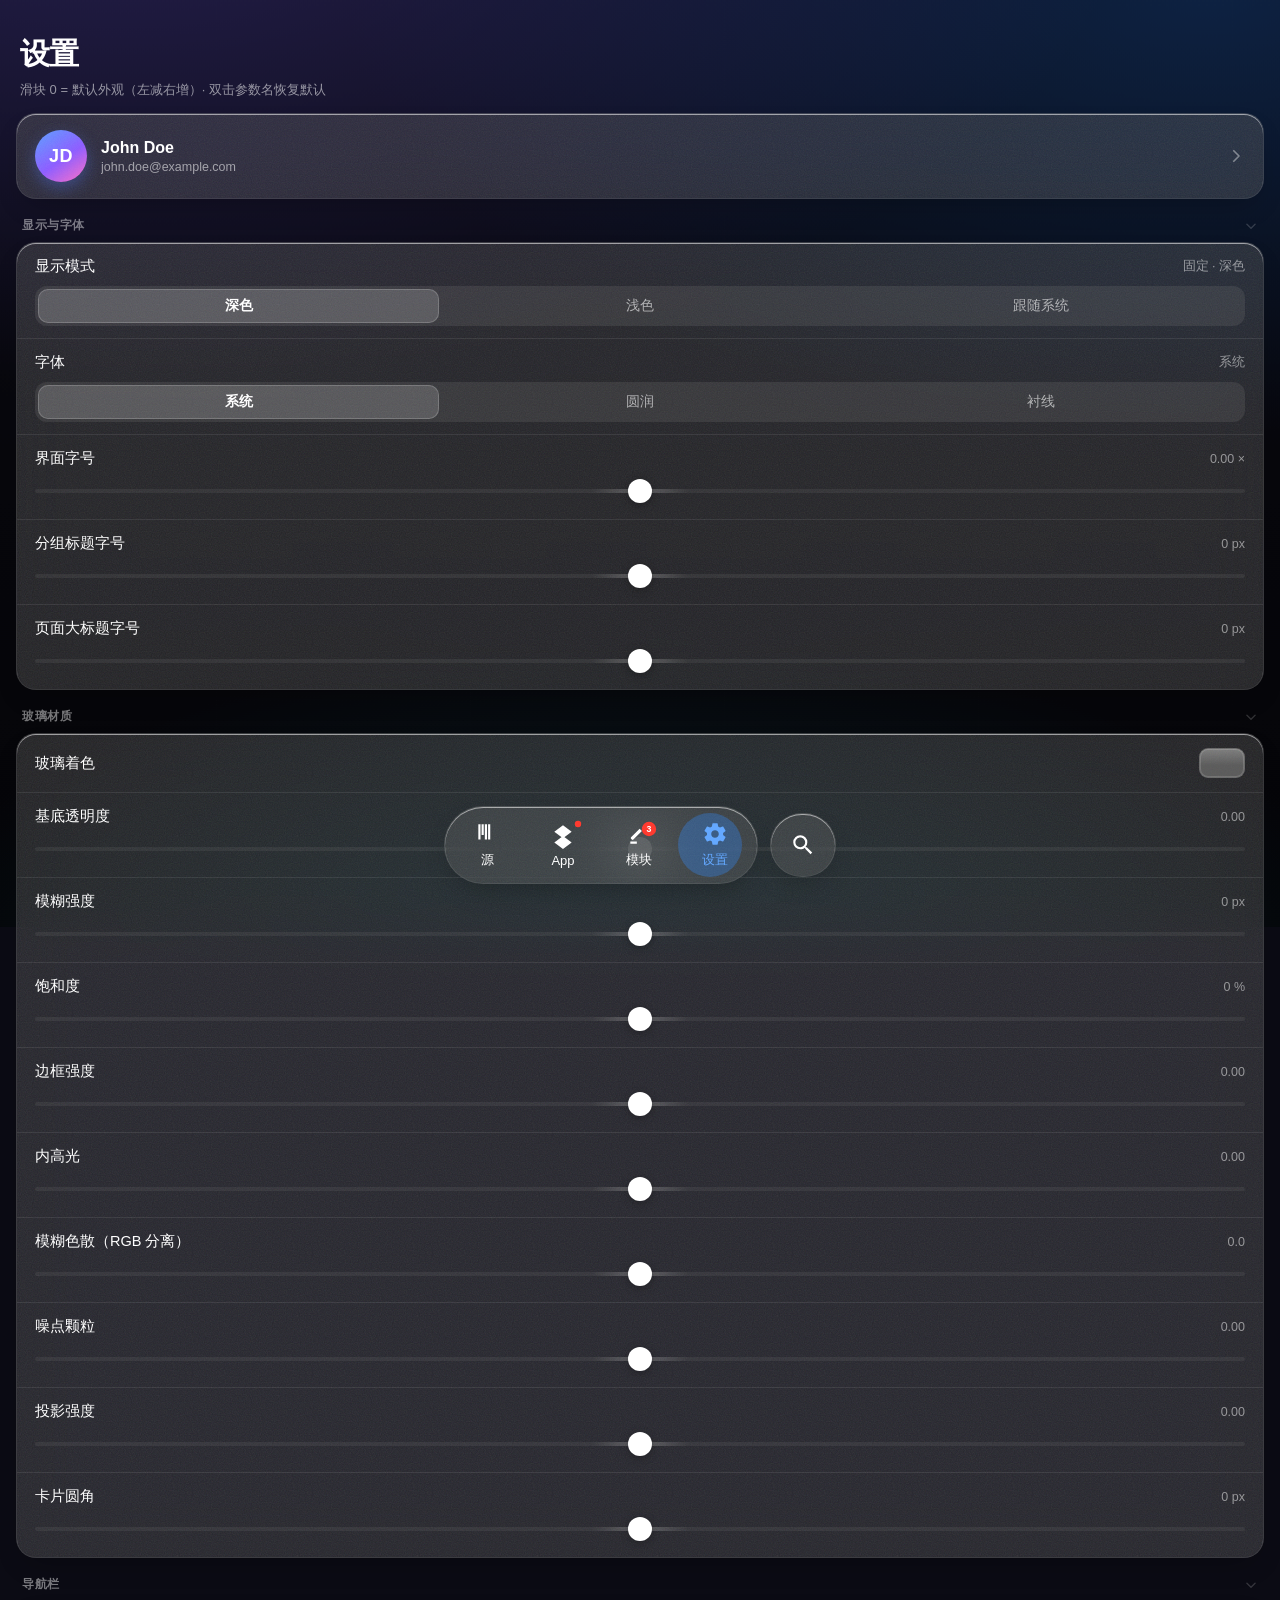
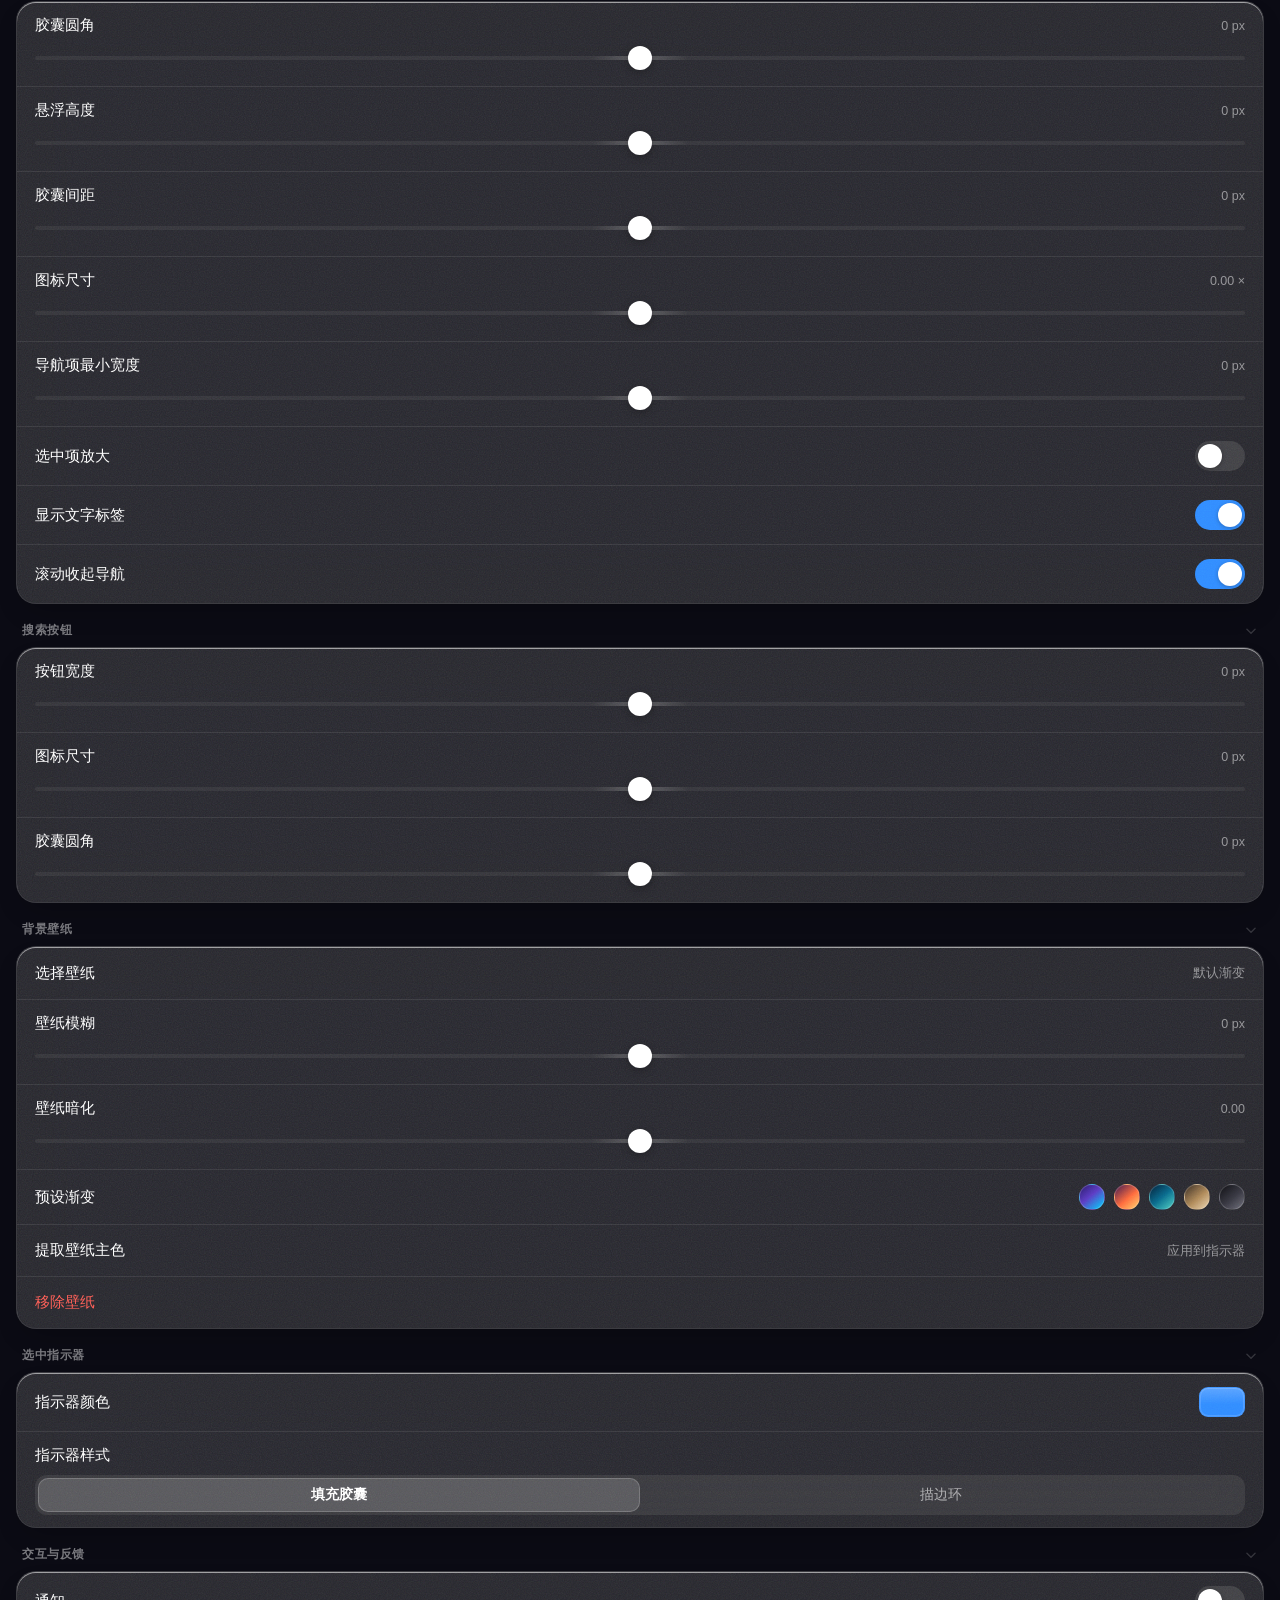
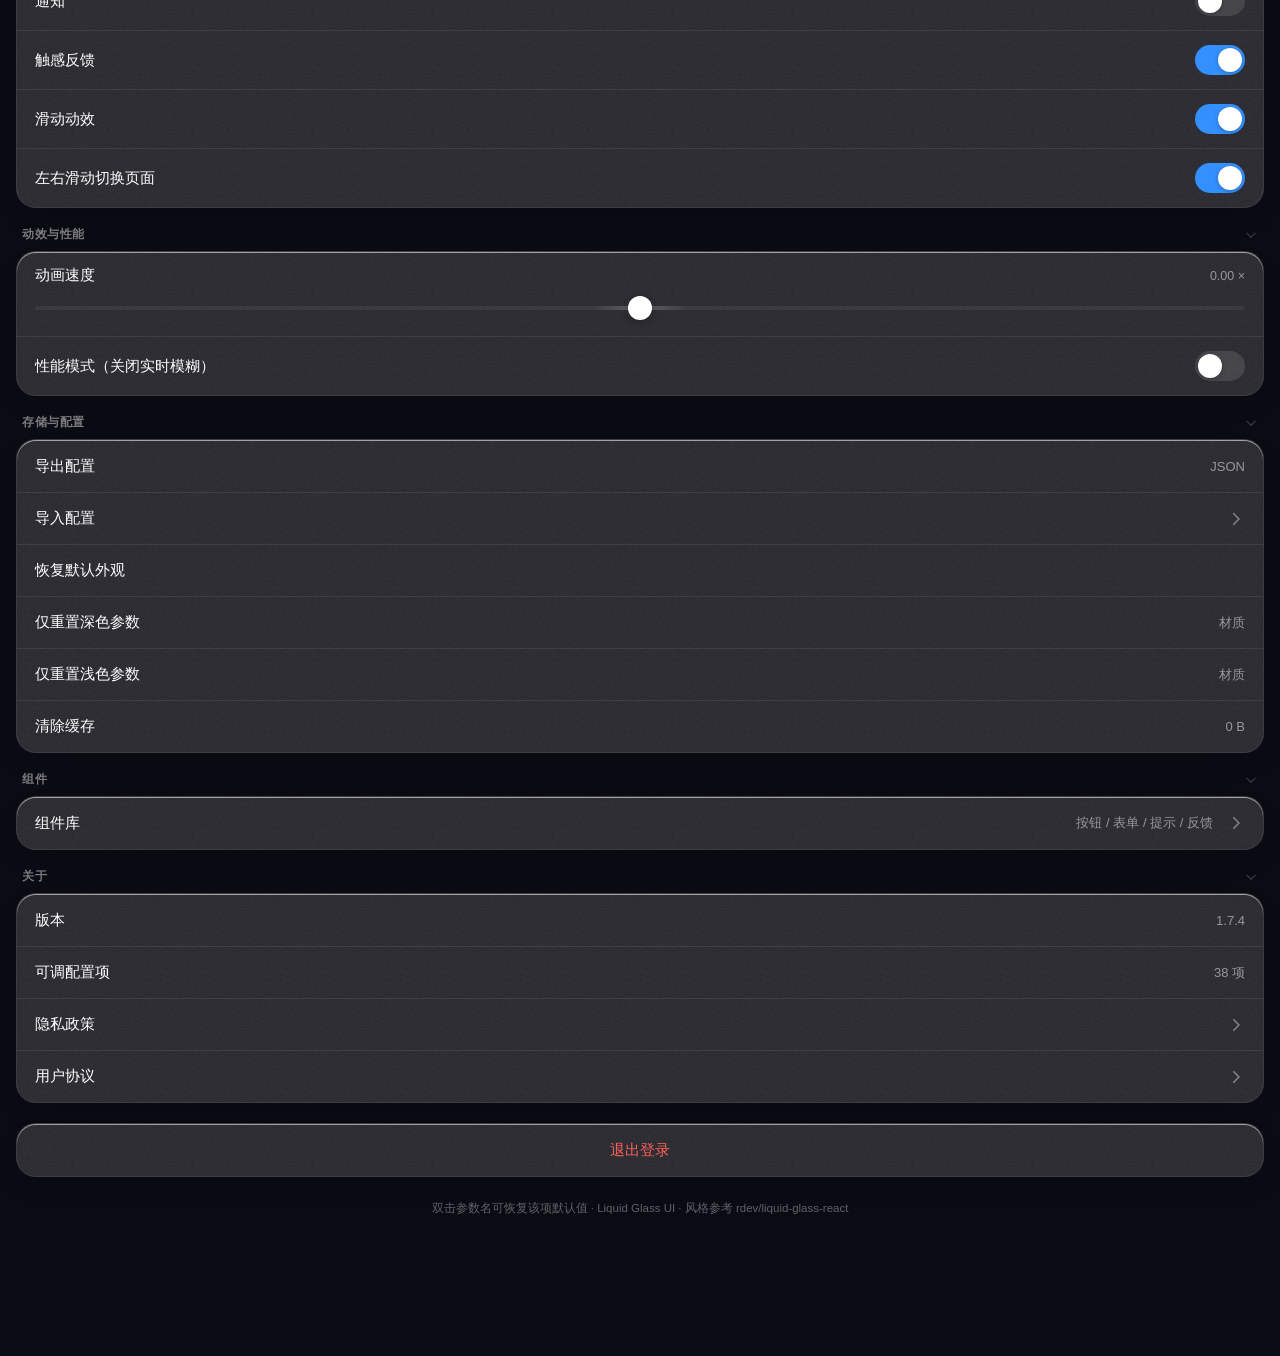
==== commit e096e916: "refactor: 拆分为 styles.css + 6 个 JS 模块，新增 PWA（manifest/sw/图标）；1.7.4" ====
--- a/index.html
+++ b/index.html
@@ -69,739 +69,12 @@
     }catch(e){}
   })();
 </script>
-<style>
-*{margin:0;padding:0;box-sizing:border-box;-webkit-tap-highlight-color:transparent;}
-html,body{height:100%;background:transparent;}
-body{
-  font-family:var(--font-family,-apple-system,BlinkMacSystemFont,"SF Pro Text","PingFang SC","Segoe UI",sans-serif);
-  background:transparent;color:#fff;
-  transition:color .3s;
-  overflow-x:hidden;
-}
-body.light{color:#1c1c1e;}
-body.light{
-  --wall-default:
-    radial-gradient(120% 85% at 12% -10%, rgba(150,170,255,.65) 0%, rgba(150,170,255,0) 60%),
-    radial-gradient(110% 80% at 92% 2%, rgba(255,196,222,.55) 0%, rgba(255,196,222,0) 58%),
-    radial-gradient(90% 60% at 50% 110%, rgba(170,230,235,.40) 0%, rgba(170,230,235,0) 62%),
-    linear-gradient(180deg,#f8f9fd 0%,#eef1f8 55%,#e8ecf4 100%);
-}
-
-/* ================= 壁纸背景层 ================= */
-.wallpaper{
-  position:fixed;inset:0;z-index:-2;
-  background-image:var(--wall-default);
-  background-position:center;
-  background-size:cover;
-  background-repeat:no-repeat;
-  filter:blur(var(--wall-blur,0px));
-  transform:scale(1.06);
-  transition:filter .25s;
-}
-.wall-dim{
-  position:fixed;inset:0;z-index:-1;pointer-events:none;
-  background:transparent;
-  transition:background .3s;
-}
-body.light .wall-dim{background:#f2f2f6;}
-body.has-wall .wall-dim{background:rgba(0,0,0,var(--wall-dim-a,.35));}
-body.has-wall.light .wall-dim{background:rgba(255,255,255,var(--wall-dim-a,.35));}
-
-/* ================= 全局液态玻璃变量 ================= */
-:root{
-  --lg-blur:28px;
-  --lg-opacity:.35;
-  --lg-saturation:120%;
-  --lg-tint:90,90,90;
-  --lg-tint-light:250,250,252;
-  --lg-border-a:.10;
-  --lg-highlight:.55;
-  --lg-shadow:.32;
-  --lg-grain:.12;
-  --lg-chroma:0;
-  --lg-chroma-a:0;
-  --wall-blur:0px;
-  --wall-dim-a:.35;
-  /* 未设置壁纸/预设时的默认背景渐变 */
-  --wall-default:
-    radial-gradient(120% 85% at 12% -10%, rgba(74,60,158,.42) 0%, rgba(74,60,158,0) 62%),
-    radial-gradient(110% 80% at 92% 2%, rgba(20,80,158,.34) 0%, rgba(20,80,158,0) 58%),
-    radial-gradient(90% 60% at 50% 108%, rgba(28,132,152,.20) 0%, rgba(28,132,152,0) 64%),
-    linear-gradient(180deg,#0b0b14 0%,#07070c 55%,#050508 100%);
-  /* 控件填充 / 描边 / 浮层（深浅主题只改值，不改结构） */
-  --lg-fill:rgba(127,127,127,.14);
-  --lg-fill-2:rgba(127,127,127,.16);
-  --lg-stroke:rgba(127,127,127,.28);
-  --lg-pop:rgba(28,28,34,.92);
-  --lg-pop-border:rgba(0,0,0,.0);
-  --lg-pop-border-a:.10;
-  --lg-gap-xs:6px;
-  --lg-gap-sm:9px;
-  --lg-gap-md:14px;
-  --lg-gap-lg:20px;
-  --lg-line:rgba(255,255,255,.08);
-  --indicator-color:rgba(50,140,255,.32);
-  --indicator-strong:rgba(50,140,255,.8);
-  --text-normal:#fff;
-  --text-active:#64a8ff;
-  --thumb-on:#3b8cff;
-  --bar-radius:999px;
-  --bar-bottom:16px;
-  --bar-gap:12px;
-  --card-radius:20px;
-  --tab-icon:26px;
-  --ind-anim:all .32s cubic-bezier(.34,1.56,.64,1);
-}
-body.light{
-  --lg-fill:rgba(0,0,0,.05);
-  --lg-fill-2:rgba(0,0,0,.065);
-  --lg-stroke:rgba(0,0,0,.13);
-  --lg-pop:rgba(250,250,253,.94);
-  --lg-pop-border-a:.08;
-  --lg-line:rgba(0,0,0,.07);
-  --text-normal:#1c1c1e;
-  --text-active:#0a6fdc;
-}
-
-/* ================= 通用玻璃容器 ================= */
-.liquid-glass{
-  position:relative;overflow:hidden;
-  background:rgba(var(--lg-tint),var(--lg-opacity));
-  backdrop-filter:blur(var(--lg-blur)) saturate(var(--lg-saturation));
-  -webkit-backdrop-filter:blur(var(--lg-blur)) saturate(var(--lg-saturation));
-  border:1px solid rgba(255,255,255,var(--lg-border-a));
-  border-radius:var(--card-radius);
-  box-shadow:
-    inset calc(var(--lg-chroma) * 1px) 0 calc(var(--lg-chroma) * 1.2px) rgba(255,70,110,var(--lg-chroma-a)),
-    inset calc(var(--lg-chroma) * -1px) 0 calc(var(--lg-chroma) * 1.2px) rgba(70,200,255,var(--lg-chroma-a)),
-    inset 0 1px 0 rgba(255,255,255,var(--lg-highlight)),
-    0 12px 30px -12px rgba(0,0,0,var(--lg-shadow));
-  transition:background .25s,border-color .25s,box-shadow .25s;
-  /* 提升为独立合成层：切换视图时复用已缓存的模糊结果，避免逐帧重建造成闪动 */
-  transform:translateZ(0);
-  backface-visibility:hidden;
-  -webkit-backface-visibility:hidden;
-}
-
-/* 导航胶囊的背板圆角跟随胶囊半径 */
-.glass-capsule.liquid-glass{border-radius:var(--bar-radius);}
-body.light .liquid-glass{
-  background:rgba(var(--lg-tint-light),calc(var(--lg-opacity) + .2));
-  border-color:rgba(0,0,0,var(--lg-border-a));
-}
-
-/* 噪点颗粒层 */
-.liquid-glass::after{
-  content:'';position:absolute;inset:0;pointer-events:none;
-  border-radius:inherit;
-  opacity:var(--lg-grain);
-  mix-blend-mode:overlay;
-  background-image:url("data:image/svg+xml,%3Csvg xmlns='http://www.w3.org/2000/svg' width='120' height='120'%3E%3Cfilter id='n'%3E%3CfeTurbulence type='fractalNoise' baseFrequency='0.85' numOctaves='4' stitchTiles='stitch'/%3E%3C/filter%3E%3Crect width='120' height='120' filter='url(%23n)'/%3E%3C/svg%3E");
-  background-size:120px 120px;
-}
-
-
-/* ================= 页面容器 ================= */
-main{min-height:100%;padding:0 16px calc(130px + env(safe-area-inset-bottom));}
-.view{display:none;}
-.view.active{display:block;}
-/* 只给不含玻璃层的标题做入场，避免 backdrop-filter 元素在父级 opacity 动画里逐帧重建 */
-.view.active .page-head{animation:headIn .24s ease both;}
-@keyframes headIn{from{opacity:0;transform:translateY(6px);}to{opacity:1;transform:none;}}
-
-.page-head{padding:calc(34px + env(safe-area-inset-top)) 4px 14px;}
-.page-head h1{font-size:var(--fs-h1,30px);font-weight:700;letter-spacing:-.6px;transition:font-size .15s;}
-.page-sub{margin-top:6px;font-size:13px;opacity:.55;}
-
-/* ================= 账户卡片 ================= */
-.account-card{display:flex;align-items:center;gap:14px;padding:16px 18px;margin-bottom:8px;cursor:pointer;transition:transform .2s;}
-.account-card:active{transform:scale(.985);}
-.avatar{
-  width:52px;height:52px;flex:0 0 auto;border-radius:50%;
-  display:flex;align-items:center;justify-content:center;
-  font-size:18px;font-weight:600;letter-spacing:.5px;color:#fff;
-  background:linear-gradient(145deg,#5b9dff,#8b5cff 55%,#ff6ec7);
-  box-shadow:0 6px 16px rgba(80,120,255,.35);
-}
-.account-info{flex:1;min-width:0;}
-.account-name{font-size:16px;font-weight:600;}
-.account-mail{font-size:12.5px;opacity:.55;margin-top:3px;overflow:hidden;text-overflow:ellipsis;white-space:nowrap;}
-.chev{width:18px;height:18px;flex:0 0 auto;opacity:.4;}
-.chev path{fill:none;stroke:currentColor;stroke-width:2.2;stroke-linecap:round;stroke-linejoin:round;}
-/* 统一图标：全部来自文件顶部 symbol 集 */
-.i{width:16px;height:16px;flex:0 0 auto;display:block;}
-.i{color:inherit;}
-.i.sm{width:13px;height:13px;}
-.i.lg{width:20px;height:20px;}
-.icon-sprite{position:absolute;width:0;height:0;overflow:hidden;}
-.chev path{fill:none;stroke:currentColor;stroke-width:2.2;stroke-linecap:round;stroke-linejoin:round;}
-
-/* ================= 分组 ================= */
-.group-title{font-size:var(--fs-group,12px);font-weight:600;letter-spacing:.6px;text-transform:uppercase;opacity:.45;
-  padding:0 6px calc(8px + (var(--fs-group,12px) - 12px) * .85);
-  margin-top:calc(18px + (var(--fs-group,12px) - 12px) * .35);transition:font-size .15s;}
-.card{overflow:hidden;margin-bottom:4px;}
-
-/* ================= 列表行 ================= */
-.row{display:flex;align-items:center;justify-content:space-between;gap:14px;padding:14px 18px;min-height:52px;font-size:var(--fs-row,15px);transition:background .2s;user-select:none;}
-.row + .row{border-top:1px solid var(--lg-line);}
-.row.tap{cursor:pointer;}
-.row.tap:active{background:rgba(255,255,255,.06);}
-body.light .row.tap:active{background:rgba(0,0,0,.04);}
-.row-label{flex:1;min-width:0;}
-.row-val{font-size:13px;opacity:.5;font-variant-numeric:tabular-nums;}
-.row.center{justify-content:center;}
-.danger{color:#ff5f57;font-weight:500;}
-body.light .danger{color:#e0322a;}
-.row.block{display:block;padding:14px 18px 12px;}
-.row-head{display:flex;align-items:center;justify-content:space-between;margin-bottom:10px;font-size:14.5px;}
-.row-head .row-val{font-size:12.5px;}
-
-/* ================= 分段控件 ================= */
-.segmented{position:relative;display:flex;padding:3px;border-radius:12px;background:rgba(120,120,120,.22);}
-body.light .segmented{background:rgba(0,0,0,.07);}
-.seg-thumb{
-  position:absolute;top:3px;left:3px;height:calc(100% - 6px);
-  background:rgba(255,255,255,.16);
-  border:1px solid rgba(255,255,255,.18);
-  border-radius:10px;
-  transition:left .28s cubic-bezier(.34,1.4,.64,1);
-  pointer-events:none;
-}
-body.light .seg-thumb{background:#fff;border-color:rgba(0,0,0,.06);box-shadow:0 2px 6px rgba(0,0,0,.1);}
-.seg-item{flex:1;position:relative;z-index:2;text-align:center;padding:8px 0;font-size:13.5px;font-weight:500;opacity:.6;cursor:pointer;transition:opacity .2s;}
-.seg-item.active{opacity:1;font-weight:600;}
-
-/* ================= 开关 ================= */
-.switch{width:50px;height:30px;flex:0 0 auto;border-radius:999px;position:relative;background:rgba(120,120,120,.32);cursor:pointer;transition:background .25s;}
-.switch::after{content:'';position:absolute;top:3px;left:3px;width:24px;height:24px;border-radius:50%;background:#fff;box-shadow:0 1px 4px rgba(0,0,0,.25);transition:left .25s cubic-bezier(.34,1.4,.64,1);}
-.switch.on{background:var(--thumb-on,#3b8cff);}
-.switch.on::after{left:23px;}
-
-/* ================= 滑块 ================= */
-input[type="range"]{-webkit-appearance:none;appearance:none;width:100%;height:26px;background:transparent;outline:none;cursor:pointer;}
-input[type="range"]::-webkit-slider-runnable-track{
-  height:4px;border-radius:2px;
-  /* 中点略亮：提示「0 = 默认」，左右分别是减弱与增强 */
-  background:linear-gradient(90deg,rgba(120,120,120,.16) 0%,rgba(120,120,120,.16) 46%,rgba(160,160,160,.46) 50%,rgba(120,120,120,.16) 54%,rgba(120,120,120,.16) 100%);
-}
-input[type="range"]::-webkit-slider-thumb{-webkit-appearance:none;width:24px;height:24px;border-radius:50%;margin-top:-10px;background:#fff;box-shadow:0 2px 8px rgba(0,0,0,.28);}
-input[type="range"]::-moz-range-track{
-  height:4px;border-radius:2px;
-  background:linear-gradient(90deg,rgba(120,120,120,.16) 0%,rgba(120,120,120,.16) 46%,rgba(160,160,160,.46) 50%,rgba(120,120,120,.16) 54%,rgba(120,120,120,.16) 100%);
-}
-input[type="range"]::-moz-range-thumb{width:22px;height:22px;border:none;border-radius:50%;background:#fff;box-shadow:0 2px 8px rgba(0,0,0,.28);}
-
-/* 颜色控件：自绘外壳 + 隐形原生 input，保证各平台高度与居中一致 */
-.cfield{position:relative;display:block;flex:0 0 auto;align-self:center;width:46px;height:30px;
-  border-radius:9px;border:1px solid var(--lg-line);overflow:hidden;background:#328cff;cursor:pointer;
-  box-shadow:inset 0 0 0 1px rgba(255,255,255,.14);transition:transform .15s,box-shadow .2s;}
-.cfield::after{content:"";position:absolute;inset:0;pointer-events:none;
-  background:linear-gradient(180deg,rgba(255,255,255,.20),rgba(255,255,255,0) 58%);}
-.cfield:active{transform:scale(.94);}
-.cfield input[type="color"]{-webkit-appearance:none;appearance:none;position:absolute;inset:-8px;
-  width:auto;height:auto;margin:0;padding:0;border:0;background:transparent;opacity:0;cursor:pointer;}
-.row .cfield{margin:0;}
-
-/* 壁纸预设色块 */
-.swatches{display:flex;gap:9px;}
-.swatch{width:26px;height:26px;border-radius:50%;cursor:pointer;border:1.5px solid rgba(255,255,255,.18);transition:transform .18s,border-color .18s,box-shadow .18s;}
-.swatch:active{transform:scale(.9);}
-.swatch.active{border-color:#fff;box-shadow:0 0 0 2px rgba(255,255,255,.25);}
-body.light .swatch.active{border-color:#333;box-shadow:0 0 0 2px rgba(0,0,0,.18);}
-
-/* ================= 占位视图 ================= */
-.plain-card{padding:18px;margin-bottom:12px;}
-.plain-card h3{font-size:16px;margin-bottom:8px;}
-.plain-card p{font-size:13.5px;line-height:1.7;opacity:.6;}
-.grid{display:grid;grid-template-columns:repeat(4,1fr);gap:12px;}
-.app-tile{aspect-ratio:1/1;border-radius:16px;display:flex;align-items:center;justify-content:center;font-size:12px;font-weight:500;cursor:pointer;background:linear-gradient(150deg,rgba(90,150,255,.28),rgba(150,90,255,.22));}
-.search-input{display:flex;align-items:center;gap:8px;padding:12px 16px;margin-bottom:14px;}
-.search-input svg{width:18px;height:18px;opacity:.5;flex:0 0 auto;}
-.search-input input{flex:1;border:none;background:transparent;outline:none;color:var(--text-normal);font-size:15px;}
-.search-input input::placeholder{opacity:.4;}
-
-/* ================= 底部导航 ================= */
-.tabbar-wrap{
-  position:fixed;left:50%;bottom:var(--bar-bottom);
-  transform:translateX(-50%);
-  display:flex;align-items:center;gap:var(--bar-gap);
-  z-index:99;padding-bottom:env(safe-area-inset-bottom);
-  transition:transform .35s cubic-bezier(.34,1.2,.64,1),opacity .35s;
-}
-.tabbar-wrap.hidden{transform:translateX(-50%) translateY(140%);opacity:0;}
-
-.glass-capsule{padding:6px;display:flex;gap:4px;border-radius:var(--bar-radius);}
-.glass-capsule.solo{padding:10px;border-radius:var(--solo-radius,var(--bar-radius));}
-
-.indicator{
-  position:absolute;top:6px;left:6px;height:calc(100% - 12px);
-  background:var(--indicator-color);
-  border:1.5px solid transparent;
-  border-radius:var(--bar-radius);
-  transition:var(--ind-anim);
-  pointer-events:none;z-index:1;
-}
-.indicator.ring{background:transparent;border-color:var(--indicator-strong);}
-
-.tab-item{
-  position:relative;z-index:2;min-width:var(--tab-min,72px);
-  display:flex;flex-direction:column;align-items:center;justify-content:center;gap:4px;
-  padding:8px 4px;font-size:var(--fs-tab,13px);color:var(--text-normal);
-  cursor:pointer;user-select:none;
-  transition:color .2s,transform .15s,padding .2s,min-width .2s;
-}
-.tab-item:active{transform:scale(.94);}
-.tab-item.solo{min-width:var(--solo-w,44px);}
-.tab-item svg{width:var(--tab-icon);height:var(--tab-icon);fill:currentColor;transition:width .2s,height .2s,transform .25s;}
-.tab-item.solo svg{width:var(--solo-icon,var(--tab-icon));height:var(--solo-icon,var(--tab-icon));}
-.tab-item.active{color:var(--text-active);}
-body.active-scale .tab-item.active svg{transform:scale(1.12);}
-body.perf .liquid-glass{
-  backdrop-filter:none;-webkit-backdrop-filter:none;
-  background:rgba(var(--lg-tint),calc(var(--lg-opacity) + .42));
-}
-body.perf.light .liquid-glass{
-  background:rgba(var(--lg-tint-light),calc(var(--lg-opacity) + .5));
-}
-/* 性能模式：浮层不叠第二层模糊，改近实色背景，减少合成开销 */
-body.perf .select-panel,body.perf .loader-card{
-  backdrop-filter:none;-webkit-backdrop-filter:none;
-}
-body.perf .select-panel{background:rgba(24,24,30,.97);}
-body.perf.light .select-panel{background:rgba(252,252,255,.98);}
-body.perf .loader{backdrop-filter:none;-webkit-backdrop-filter:none;background:rgba(0,0,0,.5);}
-
-body.no-label .tab-item{min-width:54px;padding:10px 4px;}
-body.no-label .tab-item span{display:none;}
-
-/* ================= Toast ================= */
-.toast{
-  position:fixed;left:50%;bottom:calc(96px + env(safe-area-inset-bottom));
-  transform:translateX(-50%) translateY(10px) scale(.96);
-  padding:11px 20px;border-radius:999px;font-size:13.5px;white-space:nowrap;
-  background:rgba(40,40,40,.82);
-  backdrop-filter:blur(20px);-webkit-backdrop-filter:blur(20px);
-  border:1px solid rgba(255,255,255,.12);
-  color:#fff;z-index:300;opacity:0;pointer-events:none;
-  max-width:calc(100vw - 40px);overflow:hidden;text-overflow:ellipsis;
-  transition:opacity .25s,transform .25s;
-}
-.toast.show{opacity:1;transform:translateX(-50%) translateY(0) scale(1);}
-.toast{display:flex;align-items:center;gap:8px;}
-.toast[data-type]::before{
-  content:'';width:16px;height:16px;border-radius:50%;flex:0 0 auto;
-  display:flex;align-items:center;justify-content:center;font-size:11px;font-weight:700;line-height:1;
-}
-.toast[data-type="ok"]::before{content:'✓';background:rgba(48,209,88,.22);color:#30d158;}
-.toast[data-type="warn"]::before{content:'!';background:rgba(255,159,10,.22);color:#ff9f0a;}
-.toast[data-type="err"]::before{content:'✕';background:rgba(255,69,58,.24);color:#ff453a;}
-.toast[data-type="info"]::before{content:'i';background:rgba(10,132,255,.24);color:#0a84ff;}
-/* 编辑面板打开时，提示条移出面板区域 */
-body.sheet-open .toast{bottom:auto;top:calc(50% - 26px);}
-
-/* ================= 账户编辑面板 ================= */
-.sheet-mask{
-  position:fixed;inset:0;background:rgba(0,0,0,.46);opacity:0;
-  pointer-events:none;transition:opacity .22s;z-index:200;
-}
-.sheet-mask.show{opacity:1;pointer-events:auto;}
-
-.sheet{
-  position:fixed;left:0;right:0;bottom:0;z-index:201;
-  transform:translateY(102%);
-  transition:transform .3s cubic-bezier(.32,.72,0,1),bottom .25s ease,max-height .25s ease;
-  padding:10px 18px calc(18px + env(safe-area-inset-bottom));
-  border-radius:22px 22px 0 0;
-  background:rgba(28,28,30,.9);
-  backdrop-filter:blur(30px) saturate(160%);
-  -webkit-backdrop-filter:blur(30px) saturate(160%);
-  border-top:1px solid rgba(255,255,255,.12);
-  color:#fff;will-change:transform;
-  max-height:82vh;overflow-y:auto;overscroll-behavior:contain;
-  visibility:hidden;pointer-events:none;
-}
-body.light .sheet{background:rgba(248,248,250,.94);color:#1c1c1e;border-top-color:rgba(0,0,0,.1);}
-body.light .sheet .field input{background:rgba(0,0,0,.05);border-color:rgba(0,0,0,.12);}
-body.light .sheet .pill-btn{background:rgba(0,0,0,.05);border-color:rgba(0,0,0,.12);}
-body.light .sheet .btn.ghost{background:rgba(0,0,0,.06);}
-body.light .sheet .sheet-grab{background:rgba(0,0,0,.18);}
-.sheet.show{transform:translateY(0);visibility:visible;pointer-events:auto;}
-
-.sheet-grab{width:36px;height:4px;border-radius:999px;background:rgba(255,255,255,.22);margin:2px auto 10px;}
-.sheet-close svg{margin:auto;}
-.sheet-close{
-  position:absolute;right:12px;top:12px;width:30px;height:30px;border-radius:50%;
-  display:flex;align-items:center;justify-content:center;cursor:pointer;
-  background:rgba(255,255,255,.1);border:none;color:inherit;font-size:15px;line-height:1;
-  font-family:inherit;
-}
-body.light .sheet-close{background:rgba(0,0,0,.06);}
-.sheet-close:active{transform:scale(.92);}
-.sheet-title{font-size:17px;font-weight:600;text-align:center;margin-bottom:16px;}
-body.sheet-open{overflow:hidden;}
-
-.field{display:block;margin-bottom:12px;}
-.field > span{display:block;font-size:12.5px;opacity:.6;margin:0 0 6px 2px;}
-.field input{
-  width:100%;padding:12px 14px;border-radius:12px;font-size:15px;font-family:inherit;
-  background:rgba(255,255,255,.08);border:1px solid rgba(255,255,255,.14);
-  color:inherit;outline:none;transition:border-color .2s,background .2s;
-}
-.field input:focus{border-color:rgba(90,160,255,.65);background:rgba(255,255,255,.12);}
-
-.sheet-avatar-row{display:flex;align-items:center;gap:14px;margin-bottom:16px;}
-.sheet-avatar-actions{display:flex;flex-wrap:wrap;gap:8px;}
-.pill-btn{
-  padding:9px 15px;border-radius:999px;font-size:13px;font-family:inherit;
-  border:1px solid rgba(255,255,255,.16);background:rgba(255,255,255,.08);
-  color:inherit;cursor:pointer;
-}
-.pill-btn:active{transform:scale(.96);}
-body.light .pill-btn{background:rgba(0,0,0,.06);border-color:rgba(0,0,0,.12);}
-
-.sheet-foot{display:flex;gap:10px;margin-top:8px;}
-.btn{
-  flex:1;padding:13px 18px;border-radius:14px;font-size:15px;font-family:inherit;
-  border:none;cursor:pointer;position:relative;
-  display:inline-flex;align-items:center;justify-content:center;gap:8px;
-  transition:transform .12s,background .2s,opacity .2s;
-}
-.btn.ghost{background:rgba(255,255,255,.1);color:inherit;}
-body.light .btn.ghost{background:rgba(0,0,0,.06);}
-.btn.primary{background:#0a84ff;color:#fff;}
-.btn.primary:active{background:#0a74e0;}
-.btn.danger{background:#ff3b30;color:#fff;}
-body.light .btn.danger{color:#fff;}
-.btn.secondary{
-  background:rgba(var(--lg-tint),calc(var(--lg-opacity) + .08));
-  color:var(--text-normal);
-  border:1px solid rgba(255,255,255,var(--lg-border-a));
-}
-body.light .btn.secondary{border-color:rgba(0,0,0,var(--lg-border-a));}
-.btn.text{background:transparent;color:#0a84ff;flex:0 0 auto;padding:10px 12px;}
-.btn.icon{flex:0 0 auto;width:38px;height:38px;padding:0;border-radius:12px;}
-.btn.sm{padding:8px 14px;font-size:13px;border-radius:11px;}
-.btn.lg{padding:16px 22px;font-size:16px;border-radius:16px;}
-.btn.block{flex:1 1 100%;width:100%;}
-.btn[disabled],.btn.is-disabled{opacity:.42;cursor:not-allowed;pointer-events:none;}
-.btn.is-loading{pointer-events:none;padding-left:36px;}
-.btn.is-loading::after{
-  content:'';position:absolute;left:14px;width:13px;height:13px;border-radius:50%;
-  border:2px solid rgba(255,255,255,.32);border-top-color:#fff;
-  animation:spin .7s linear infinite;
-}
-.btn.ghost.is-loading::after,.btn.secondary.is-loading::after{
-  border-color:rgba(127,127,127,.26);border-top-color:var(--text-normal);
-}
-@keyframes spin{to{transform:rotate(360deg);}}
-.btn:active{transform:scale(.98);}
-
-.btn-group{display:flex;gap:10px;}
-
-/* 组件库：预览与文档分区（独立视图，与设置项搜索索引无关） */
-.back-btn{margin-bottom:12px;}
-.pv-block{padding:14px 16px;border-bottom:1px solid var(--lg-line);}
-.pv-block:last-of-type{border-bottom:none;}
-.pv-label{font-size:12px;font-weight:600;letter-spacing:.3px;opacity:.42;margin-bottom:10px;}
-.pv-row{display:flex;flex-wrap:wrap;gap:8px;align-items:center;}
-.pv-row .btn{flex:0 0 auto;min-width:76px;}
-
-/* 组件文档：折叠代码 + 参数说明 */
-.pv-doc{margin-top:12px;padding-top:10px;border-top:1px dashed var(--lg-line);}
-.pv-doc-head{display:flex;align-items:center;gap:8px;}
-.pv-doc-toggle,.pv-doc-copy{
-  border:none;background:var(--lg-fill);color:var(--text-normal);font-family:inherit;
-  font-size:12px;padding:6px 11px;border-radius:8px;cursor:pointer;
-  box-shadow:inset 0 0 0 1px var(--lg-stroke);
-}
-.pv-doc-toggle[aria-expanded="true"]{color:var(--text-active,#64a8ff);box-shadow:inset 0 0 0 1px var(--indicator-strong,rgba(50,140,255,.8));}
-.pv-doc-copy{margin-left:auto;opacity:.7;}
-.pv-doc-copy:active{opacity:1;}
-.pv-doc-body{max-height:0;overflow:hidden;transition:max-height .3s cubic-bezier(.34,1.1,.64,1);}
-.pv-doc-body.open{max-height:640px;}
-.pv-code{
-  margin:10px 0 8px;padding:11px 12px;border-radius:10px;
-  background:var(--lg-fill);border:1px solid var(--lg-stroke);
-  font-family:ui-monospace,SFMono-Regular,Menlo,Consolas,monospace;
-  font-size:11.5px;line-height:1.62;color:var(--text-normal);
-  white-space:pre-wrap;word-break:break-word;overflow-wrap:anywhere;
-}
-.pv-note{font-size:12px;line-height:1.6;opacity:.55;}
-
-
-/* ================= 表单控件：复选 / 单选 / 下拉 / 进度 / 提示 / 标签 / 步进 ================= */
-.checkbox,.radio{display:inline-flex;align-items:center;gap:9px;font-size:var(--fs-row,15px);cursor:pointer;user-select:none;-webkit-tap-highlight-color:transparent;transition:opacity .2s;}
-.checkbox input,.radio input{position:absolute;opacity:0;width:0;height:0;pointer-events:none;}
-.checkbox .box,.radio .box{
-  width:22px;height:22px;flex:0 0 auto;position:relative;
-  background:var(--lg-fill-2);
-  box-shadow:inset 0 0 0 1px var(--lg-stroke), inset 0 1px 0 rgba(255,255,255,.06);
-  transition:background .2s ease,box-shadow .2s ease,transform .18s cubic-bezier(.34,1.56,.64,1);
-}
-.checkbox .box{border-radius:7px;}
-.radio .box{border-radius:50%;}
-.checkbox input:checked + .box,.radio input:checked + .box{background:var(--thumb-on,#3b8cff);box-shadow:inset 0 0 0 1px rgba(255,255,255,.2), 0 4px 12px -2px rgba(59,140,255,.45);}
-.checkbox input:checked + .box::after{
-  content:'';position:absolute;left:7.5px;top:3.6px;width:5px;height:9.5px;
-  border-right:2px solid #fff;border-bottom:2px solid #fff;border-radius:1px;
-  transform:rotate(42deg);transform-origin:center;
-}
-.radio input:checked + .box::after{
-  content:'';position:absolute;inset:0;margin:auto;width:8px;height:8px;border-radius:50%;background:#fff;
-}
-.checkbox input:active + .box,.radio input:active + .box{transform:scale(.92);}
-.checkbox.is-disabled,.radio.is-disabled{opacity:.42;pointer-events:none;}
-.checkbox .cb-text,.radio .cb-text{color:var(--text-normal);}
-
-/* 自定义下拉：面板提升到 body，避免被卡片裁剪 */
-.select{position:relative;display:block;}
-.select-trigger{
-  display:flex;align-items:center;justify-content:space-between;gap:10px;width:100%;
-  padding:11px 14px;border:none;border-radius:12px;color:var(--text-normal);
-  font-size:var(--fs-row,15px);font-family:inherit;text-align:left;cursor:pointer;
-  background:var(--lg-fill);
-  box-shadow:inset 0 0 0 1px var(--lg-stroke), inset 0 1px 0 rgba(255,255,255,.06);
-  transition:box-shadow .2s,background .2s;
-}
-.select-trigger[aria-expanded="true"]{box-shadow:inset 0 0 0 1px var(--indicator-strong,rgba(50,140,255,.8)), inset 0 1px 0 rgba(255,255,255,.08);}
-.select-value{flex:1;min-width:0;overflow:hidden;text-overflow:ellipsis;white-space:nowrap;}
-.select-value.is-placeholder{opacity:.45;}
-.select-chev{width:16px;height:16px;flex:0 0 auto;opacity:.5;transition:transform .25s;}
-.select-trigger[aria-expanded="true"] .select-chev{transform:rotate(180deg);}
-.select.is-disabled{opacity:.42;pointer-events:none;}
-.select-panel{
-  position:fixed;z-index:360;display:none;flex-direction:column;
-  padding:6px;border-radius:14px;overflow:hidden;
-  background:var(--lg-pop);border:1px solid rgba(255,255,255,var(--lg-pop-border-a));
-  box-shadow:0 18px 44px -12px rgba(0,0,0,.6);
-  backdrop-filter:blur(26px) saturate(140%);-webkit-backdrop-filter:blur(26px) saturate(140%);
-  color:var(--text-normal);
-  opacity:0;transform:translateY(-4px);transition:opacity .16s ease,transform .16s ease;
-}
-body.light .select-panel{border-color:rgba(0,0,0,var(--lg-pop-border-a));}
-.select-panel.show{display:flex;opacity:1;transform:translateY(0);}
-.select-search{padding:8px 10px 6px;}
-.select-search input{
-  width:100%;padding:8px 10px;border:none;border-radius:9px;font-family:inherit;
-  font-size:max(15px,var(--fs-row,15px));color:var(--text-normal);
-  background:var(--lg-fill-2);outline:none;
-}
-.select-search input::placeholder{color:currentColor;opacity:.4;}
-.select-list{max-height:240px;overflow-y:auto;overscroll-behavior:contain;-webkit-overflow-scrolling:touch;}
-.select-option{
-  display:flex;align-items:center;justify-content:space-between;gap:10px;
-  padding:10px 12px;border-radius:9px;font-size:var(--fs-row,15px);cursor:pointer;
-}
-.select-option.active,.select-option:hover,.select-option.kb-active{background:var(--lg-fill-2);}
-.select-option.is-selected{color:var(--text-active,#64a8ff);}
-.select-option.is-checked::after{
-  content:'';width:14px;height:14px;background:currentColor;
-  -webkit-mask:url("data:image/svg+xml;utf8,<svg xmlns='http://www.w3.org/2000/svg' viewBox='0 0 24 24' fill='none' stroke='black' stroke-width='3' stroke-linecap='round' stroke-linejoin='round'><path d='M4 12.5l5 5L20 7'/></svg>") center/contain no-repeat;
-  mask:url("data:image/svg+xml;utf8,<svg xmlns='http://www.w3.org/2000/svg' viewBox='0 0 24 24' fill='none' stroke='black' stroke-width='3' stroke-linecap='round' stroke-linejoin='round'><path d='M4 12.5l5 5L20 7'/></svg>") center/contain no-repeat;
-}
-.select-option.is-disabled{opacity:.35;pointer-events:none;}
-.select-empty{padding:16px;text-align:center;font-size:13px;opacity:.45;}
-
-/* 进度条 */
-.progress{position:relative;height:6px;border-radius:999px;overflow:hidden;background:var(--lg-fill-2);}
-.progress-fill{height:100%;width:0;border-radius:999px;background:var(--thumb-on,#3b8cff);transition:width .35s cubic-bezier(.34,1.2,.64,1);}
-.progress.is-indeterminate .progress-fill{width:36%;animation:progFlow 1.25s ease-in-out infinite;}
-@keyframes progFlow{0%{transform:translateX(-110%);}100%{transform:translateX(310%);}}
-.progress-row{display:flex;align-items:center;gap:12px;font-size:12px;opacity:.7;}
-.progress-row .progress{flex:1;}
-
-/* 页面内提示块 */
-.notice{
-  display:flex;gap:11px;align-items:flex-start;padding:13px 14px;border-radius:14px;
-  font-size:13.5px;line-height:1.5;
-  background:var(--lg-fill);
-  box-shadow:inset 0 0 0 1px var(--lg-stroke);
-}
-.notice-icon{flex:0 0 auto;width:18px;height:18px;border-radius:50%;display:flex;align-items:center;justify-content:center;color:#fff;margin-top:1px;}
-.notice-body{flex:1;min-width:0;}
-.notice-title{font-weight:600;margin-bottom:2px;}
-.notice-text{opacity:.72;}
-.notice-close{flex:0 0 auto;border:none;background:none;color:inherit;opacity:.45;padding:2px;cursor:pointer;display:flex;}
-.notice-success .notice-icon{background:#2bb673;}.notice-success{box-shadow:inset 0 0 0 1px rgba(43,182,115,.34);}
-.notice-warn .notice-icon{background:#f0a020;}.notice-warn{box-shadow:inset 0 0 0 1px rgba(240,160,32,.34);}
-.notice-danger .notice-icon{background:#e5484d;}.notice-danger{box-shadow:inset 0 0 0 1px rgba(229,72,77,.34);}
-.notice-info .notice-icon{background:#3b8cff;}.notice-info{box-shadow:inset 0 0 0 1px rgba(59,140,255,.34);}
-
-/* 标签 */
-.tag{
-  display:inline-flex;align-items:center;gap:5px;padding:5px 10px;border-radius:8px;
-  font-size:12.5px;line-height:1.2;color:var(--text-normal);
-  background:var(--lg-fill-2);
-  box-shadow:inset 0 0 0 1px var(--lg-stroke);
-}
-.tag.primary{background:rgba(59,140,255,.16);color:var(--text-active,#64a8ff);box-shadow:inset 0 0 0 1px rgba(59,140,255,.3);}
-.tag .tag-x{border:none;background:none;color:inherit;opacity:.5;font-size:13px;line-height:1;padding:0;cursor:pointer;}
-.tag .tag-x:hover{opacity:.9;}
-.tag.closing{opacity:0;transform:scale(.9);transition:opacity .18s,transform .18s;}
-
-/* 数字步进器 */
-.stepper{display:inline-flex;align-items:center;border-radius:11px;overflow:hidden;background:var(--lg-fill);box-shadow:inset 0 0 0 1px var(--lg-stroke);}
-.step-btn{width:38px;height:38px;border:none;background:none;color:var(--text-normal);display:flex;align-items:center;justify-content:center;cursor:pointer;transition:background .18s;}
-.step-btn:active{background:rgba(127,127,127,.24);}
-.step-btn:disabled{opacity:.3;pointer-events:none;}
-.step-val{width:52px;height:38px;border:none;background:none;text-align:center;color:var(--text-normal);font-size:max(15px,var(--fs-row,15px));font-family:inherit;outline:none;-moz-appearance:textfield;}
-.step-val::-webkit-outer-spin-button,.step-val::-webkit-inner-spin-button{-webkit-appearance:none;margin:0;}
-
-/* 全屏加载遮罩 */
-.loader{position:fixed;inset:0;z-index:400;display:none;align-items:center;justify-content:center;flex-direction:column;gap:14px;background:rgba(0,0,0,.34);backdrop-filter:blur(4px);-webkit-backdrop-filter:blur(4px);opacity:0;transition:opacity .2s;}
-.loader.show{display:flex;opacity:1;}
-.loader-card{padding:20px 26px;border-radius:16px;display:flex;flex-direction:column;align-items:center;gap:12px;background:var(--lg-pop);box-shadow:0 16px 40px -10px rgba(0,0,0,.6);border:1px solid rgba(255,255,255,var(--lg-pop-border-a));}
-body.light .loader-card{border-color:rgba(0,0,0,var(--lg-pop-border-a));}
-.loader-ring{width:26px;height:26px;border-radius:50%;border:2.5px solid rgba(127,127,127,.3);border-top-color:var(--thumb-on,#3b8cff);animation:spin .75s linear infinite;}
-.loader-text{font-size:13px;color:var(--text-normal);}
-
-
-/* ================= 通用组件：分割线 / 徽标 / 空态 / 列表项 ================= */
-.divider{height:1px;background:var(--lg-line);margin:0 16px;}
-.badge{
-  display:inline-flex;align-items:center;justify-content:center;
-  min-width:18px;height:18px;padding:0 5px;border-radius:999px;
-  background:#ff3b30;color:#fff;font-size:11px;font-weight:600;line-height:1;
-}
-.badge.dot{min-width:8px;width:8px;height:8px;padding:0;}
-.tab-item{position:relative;}
-.tab-item .badge{position:absolute;top:7px;right:calc(50% - 19px);transform:scale(.8);transform-origin:center;pointer-events:none;}
-
-.empty{display:flex;flex-direction:column;align-items:center;gap:9px;padding:38px 26px;text-align:center;}
-.empty svg{width:42px;height:42px;opacity:.32;}
-.empty h3{font-size:15px;font-weight:600;}
-.empty p{font-size:13.5px;line-height:1.6;opacity:.55;max-width:100%;}
-
-.list-item{display:flex;align-items:center;gap:12px;padding:13px 16px;border-bottom:1px solid var(--lg-line);}
-.list-item:last-child{border-bottom:none;}
-.list-item .li-icon{
-  width:34px;height:34px;border-radius:10px;flex:0 0 auto;
-  display:flex;align-items:center;justify-content:center;font-size:16px;
-  background:rgba(var(--lg-tint),.35);border:1px solid rgba(255,255,255,var(--lg-border-a));
-}
-.list-item .li-body{flex:1;min-width:0;}
-.list-item .li-title{font-size:15px;font-weight:500;}
-.list-item .li-sub{font-size:12.5px;opacity:.5;margin-top:2px;white-space:nowrap;overflow:hidden;text-overflow:ellipsis;}
-
-/* ================= 居中确认弹窗 ================= */
-.dlg-mask{
-  position:fixed;inset:0;background:rgba(0,0,0,.5);opacity:0;
-  pointer-events:none;transition:opacity .22s;z-index:340;
-}
-.dlg-mask.show{opacity:1;pointer-events:auto;}
-.dlg{
-  position:fixed;left:50%;top:50%;width:min(320px,calc(100vw - 56px));
-  transform:translate(-50%,-50%) scale(.94);opacity:0;pointer-events:none;
-  background:rgba(var(--lg-tint),calc(var(--lg-opacity) + .3));
-  backdrop-filter:blur(34px) saturate(150%);
-  -webkit-backdrop-filter:blur(30px) saturate(150%);
-  border:1px solid rgba(255,255,255,var(--lg-border-a));
-  border-radius:22px;padding:22px 20px 18px;z-index:350;text-align:center;
-  box-shadow:inset 0 1px 0 rgba(255,255,255,var(--lg-highlight)),0 24px 60px -20px rgba(0,0,0,.55);
-  transition:opacity .22s,transform .22s cubic-bezier(.34,1.4,.64,1);
-}
-.dlg.show{opacity:1;transform:translate(-50%,-50%) scale(1);pointer-events:auto;}
-.dlg:focus,.dlg:focus-visible{outline:none;}
-body.light .dlg{border-color:rgba(0,0,0,.10);box-shadow:inset 0 1px 0 rgba(255,255,255,.9),0 24px 60px -20px rgba(0,0,0,.28);}
-.dlg h3{font-size:17px;font-weight:600;margin-bottom:8px;}
-.dlg p{font-size:13.5px;line-height:1.6;opacity:.62;}
-.dlg .dlg-field{margin-top:14px;display:none;}
-.dlg .dlg-field.show{display:block;}
-.dlg .dlg-field input{
-  width:100%;padding:11px 13px;border-radius:12px;font-size:14.5px;font-family:inherit;
-  color:var(--text-normal);background:rgba(127,127,127,.14);
-  border:1px solid rgba(255,255,255,var(--lg-border-a));outline:none;
-}
-.dlg .dlg-foot{display:flex;gap:10px;margin-top:18px;}
-.dlg .btn{flex:1;}
-
-/* ================= 分组折叠 ================= */
-.group-title{display:flex;align-items:center;justify-content:space-between;cursor:pointer;user-select:none;}
-.group-title .gt-chev{
-  width:14px;height:14px;opacity:.38;transition:transform .25s;flex:0 0 auto;
-  fill:none;stroke:currentColor;stroke-width:2.4;stroke-linecap:round;
-  transform:rotate(90deg);
-}
-.group-title.collapsed .gt-chev{transform:rotate(0deg);}
-.card.collapsed{display:none;}
-
-/* 键盘可见焦点（鼠标点击不触发） */
-:is(.btn,.pill-btn,.sheet-close,.switch,.swatch,.tab-item):focus-visible{
-  outline:2px solid rgba(90,160,255,.85);outline-offset:2px;
-}
-
-/* 悬浮主按钮 */
-.fab{
-  position:fixed;right:18px;bottom:calc(var(--bar-bottom) + 96px + env(safe-area-inset-bottom));
-  width:54px;height:54px;border-radius:50%;cursor:pointer;
-  display:flex;align-items:center;justify-content:center;
-  background:rgba(255,255,255,.14);
-  backdrop-filter:blur(20px) saturate(150%);
-  -webkit-backdrop-filter:blur(20px) saturate(150%);
-  border:1px solid rgba(255,255,255,.2);
-  box-shadow:0 10px 24px -8px rgba(0,0,0,.5);
-  color:inherit;z-index:120;transition:transform .15s;
-}
-body.light .fab{background:rgba(255,255,255,.6);border-color:rgba(0,0,0,.08);}
-.fab:active{transform:scale(.94);}
-
-.avatar.has-img{overflow:hidden;}
-.avatar.has-img img{width:100%;height:100%;object-fit:cover;display:block;}
-.avatar.big{width:64px;height:64px;font-size:20px;}
-
-.foot-note{text-align:center;font-size:11.5px;opacity:.35;margin:24px 0 10px;}
-
-/* ================= 搜索直达 ================= */
-#search-results{margin-top:12px;}
-#search-results .card{padding:4px 0;margin-bottom:10px;}
-#search-results .row{padding:12px 16px;}
-#search-empty .hint{font-size:13px;opacity:.5;margin-top:6px;}
-
-.row.flash{animation:rowFlash 1.1s ease;}
-@keyframes rowFlash{
-  0%{background:transparent;}
-  18%{background:rgba(120,180,255,.18);}
-  100%{background:transparent;}
-}
-
-/* ================= 移动端适配：键盘高度 / 缩放 ================= */
-html{-webkit-text-size-adjust:100%;text-size-adjust:100%;}
-body{touch-action:manipulation;}
-
-/* 输入框字号不低于 16px：iOS 聚焦时不再自动放大页面 */
-.dlg .dlg-field input,
-.field input,
-.search-input input{font-size:max(16px, var(--fs-row, 16px));}
-
-/* 键盘弹起（--kb = 键盘高度）时的重排 */
-body.kb-open .dlg.show{
-  transform:translate(-50%, calc(-50% - var(--kb, 0px) / 2)) scale(1);
-}
-body.kb-open .sheet.show{
-  bottom:var(--kb, 0px);
-  max-height:calc(100vh - var(--kb, 0px) - 12px);
-  max-height:calc(100dvh - var(--kb, 0px) - 12px);
-}
-
-/* 弹窗在矮屏上可滚动，不溢出可视区 */
-.dlg{max-height:calc(100vh - 40px);max-height:calc(100dvh - 40px);overflow-y:auto;overscroll-behavior:contain;}
-
-/* Sheet / 弹窗打开时收起底部导航，避免遮挡输入区 */
-body.sheet-open .tabbar-wrap,
-body.kb-open .tabbar-wrap{opacity:0;pointer-events:none;transform:translate(-50%,140%);}
-
-/* ================= 系统减弱动效 ================= */
-@media (prefers-reduced-motion: reduce){
-  :root{--ind-anim:none !important;}
-  *,*::before,*::after{
-    animation-duration:.001ms !important;
-    animation-iteration-count:1 !important;
-    transition-duration:.001ms !important;
-    scroll-behavior:auto !important;
-  }
-}
-</style>
+<link rel="icon" href="icons/icon-192.png">
+<link rel="stylesheet" href="styles.css">
+<link rel="manifest" href="manifest.json">
+<meta name="apple-mobile-web-app-title" content="Liquid Glass">
+<link rel="apple-touch-icon" href="icons/icon-192.png">
+
 </head>
 <body>
 <svg class="icon-sprite" width="0" height="0" aria-hidden="true" focusable="false">
@@ -1112,7 +385,7 @@
     <!-- 关于 -->
     <div class="group-title">关于</div>
     <div class="liquid-glass card">
-      <div class="row"><span class="row-label">版本</span><span class="row-val">1.7.3</span></div>
+      <div class="row"><span class="row-label">版本</span><span class="row-val">1.7.4</span></div>
       <div class="row"><span class="row-label">可调配置项</span><span class="row-val" id="conf-count">—</span></div>
       <div class="row tap" id="btn-privacy"><span class="row-label">隐私政策</span><svg class="chev" viewBox="0 0 24 24" aria-hidden="true"><use href="#i-chev"/></svg></div>
       <div class="row tap" id="btn-terms"><span class="row-label">用户协议</span><svg class="chev" viewBox="0 0 24 24" aria-hidden="true"><use href="#i-chev"/></svg></div>
@@ -1569,1874 +842,11 @@
 <input type="file" id="import-file" accept="application/json" style="display:none" />
 <input type="file" id="wall-file" accept="image/*" style="display:none" />
 
-<script>
-(function(){
-  'use strict';
-
-  var STORE_KEY = 'lgSettingsV4';
-  var WALL_KEY = 'lgWallpaperV1';
-
-  /* 深色 / 浅色各存一套玻璃材质参数 */
-  var VARIANT_KEYS = ['tintColor','opacity','blur','saturation','borderAlpha','highlight','grain','shadow','indicatorColor'];
-
-  /* 滑块存的是「相对基准的偏移」：0 = 默认外观，负 = 减弱，正 = 增强 */
-  var DEFAULT_VARIANTS = {
-    dark: {
-      tintColor: '#5a5a5a', opacity: 0, blur: 0, saturation: 0,
-      borderAlpha: 0, highlight: 0, grain: 0, shadow: 0,
-      indicatorColor: '#328cff'
-    },
-    light: {
-      tintColor: '#f4f4f8', opacity: 0, blur: 0, saturation: 0,
-      borderAlpha: 0, highlight: 0, grain: 0, shadow: 0,
-      indicatorColor: '#0a84ff'
-    }
-  };
-
-  /* 基准值：滑块为 0 时真正生效的外观（深浅两套各自不同） */
-  var BASE_VARIANTS = {
-    dark:  { opacity: 0.35, blur: 28, saturation: 120, borderAlpha: 0.10, highlight: 0.55, grain: 0.12, shadow: 0.32 },
-    light: { opacity: 0.55, blur: 26, saturation: 135, borderAlpha: 0.18, highlight: 0.78, grain: 0.07, shadow: 0.18 }
-  };
-  var BASE_CONF = {
-    chroma: 0, radius: 999, cardRadius: 20, bottom: 16, gap: 12,
-    iconScale: 1, tabMin: 72, animSpeed: 1, fontScale: 1, groupFont: 12, h1Font: 30, wallBlur: 0, wallDim: 0.35,
-    soloW: 44, soloIcon: 26, soloRadius: 999
-  };
-  /* 实际生效值的合法区间（偏移算出后夹紧，避免负数把界面调崩） */
-  var LIMIT = {
-    opacity: [0.03, 0.9], blur: [0, 60], saturation: [0, 250], borderAlpha: [0, 0.5],
-    highlight: [0, 1], grain: [0, 0.45], shadow: [0, 0.9], chroma: [0, 8],
-    radius: [0, 999], cardRadius: [0, 40], bottom: [-60, 90], gap: [0, 32],
-    iconScale: [0.4, 1.9], tabMin: [40, 130], animSpeed: [0.2, 2.5], fontScale: [0.85, 1.35],
-    groupFont: [9, 20], h1Font: [22, 44],
-    wallBlur: [0, 44], wallDim: [0, 0.9],
-    soloW: [28, 92], soloIcon: [14, 44], soloRadius: [0, 999]
-  };
-
-  function clampNum(v, lim){
-    if(!lim) return v;
-    return Math.min(lim[1], Math.max(lim[0], v));
-  }
-
-  /* 偏移 → 实际生效值 */
-  function eff(key){
-    var base;
-    if(VARIANT_KEYS.indexOf(key) >= 0){
-      var pal = effectiveTheme();
-      base = BASE_VARIANTS[pal] ? BASE_VARIANTS[pal][key] : 0;
-    } else {
-      base = BASE_CONF[key];
-    }
-    if(base === undefined) base = 0;
-    return clampNum(base + (Number(conf[key]) || 0), LIMIT[key]);
-  }
-
-  function fmtOff(v, digits){
-    var n = Number(v) || 0;
-    if(Math.abs(n) < Math.pow(10, -(digits + 1))) n = 0;
-    var t = n.toFixed(digits);
-    if(n > 0) t = '+' + t;
-    return t;
-  }
-
-  var DEFAULT_CONF = {
-    theme: 'dark',
-    tintColor: '#5a5a5a',
-    opacity: 0,
-    blur: 0,
-    saturation: 0,
-    borderAlpha: 0,
-    highlight: 0,
-    grain: 0,
-    chroma: 0,
-    shadow: 0,
-    radius: 0,
-    cardRadius: 0,
-    bottom: 0,
-    gap: 0,
-    iconScale: 0,
-    showLabel: true,
-    tabMin: 0,
-    activeScale: false,
-    animSpeed: 0,
-    fontScale: 0,
-    groupFont: 0,
-    h1Font: 0,
-    perfMode: false,
-    wallpaper: '',
-    wallPreset: '',
-    wallBlur: 0,
-    wallDim: 0,
-    soloW: 0,
-    soloIcon: 0,
-    soloRadius: 0,
-    indicatorColor: '#328cff',
-    indicatorStyle: 'fill',
-    notify: false,
-    haptic: true,
-    motion: true,
-    autoHide: true,
-    swipeNav: true,
-    fontFamily: 'system',
-    collapsed: []
-  };
-
-  var FONT_STACK = {
-    system: '-apple-system,BlinkMacSystemFont,"SF Pro Text","PingFang SC","Segoe UI",sans-serif',
-    rounded: '"SF Pro Rounded","Hiragino Maru Gothic ProN","PingFang SC","Segoe UI",sans-serif',
-    serif: '"New York","Songti SC",Georgia,"Times New Roman",serif'
-  };
-  var FACE_ORDER = ['system','rounded','serif'];
-  var FACE_LABEL = { system:'系统', rounded:'圆润', serif:'衬线' };
-
-  function cloneVariants(){
-    var o = {};
-    for(var p in DEFAULT_VARIANTS){
-      if(!DEFAULT_VARIANTS.hasOwnProperty(p)) continue;
-      o[p] = {};
-      for(var i = 0; i < VARIANT_KEYS.length; i++){
-        var k = VARIANT_KEYS[i];
-        o[p][k] = DEFAULT_VARIANTS[p][k];
-      }
-    }
-    return o;
-  }
-
-  function cloneDefaults(){
-    var o = JSON.parse(JSON.stringify(DEFAULT_CONF));
-    o.variants = cloneVariants();
-    return o;
-  }
-
-  function loadConf(){
-    try {
-      var raw = localStorage.getItem(STORE_KEY);
-      if(!raw) return cloneDefaults();
-      var obj = JSON.parse(raw);
-      var merged = cloneDefaults();
-      for(var k in obj){
-        if(!obj.hasOwnProperty(k) || k === 'variants') continue;
-        merged[k] = obj[k];
-      }
-      if(obj.variants && typeof obj.variants === 'object'){
-        for(var p in obj.variants){
-          if(!merged.variants[p] || !obj.variants[p]) continue;
-          for(var i = 0; i < VARIANT_KEYS.length; i++){
-            var vk = VARIANT_KEYS[i];
-            if(obj.variants[p].hasOwnProperty(vk)) merged.variants[p][vk] = obj.variants[p][vk];
-          }
-        }
-      }
-      return merged;
-    } catch(e){
-      return cloneDefaults();
-    }
-  }
-
-  var conf = loadConf();
-
-  /* 壁纸单独存储：不参与配置序列化，拖动滑块不再重复处理大字符串 */
-  (function(){
-    try {
-      if(conf.wallpaper){
-        localStorage.setItem(WALL_KEY, conf.wallpaper);   /* 旧版本迁移 */
-      } else {
-        conf.wallpaper = localStorage.getItem(WALL_KEY) || '';
-      }
-    } catch(e){ conf.wallpaper = ''; }
-  })();
-
-  function saveConf(){
-    try {
-      var copy = {};
-      for(var k in conf){
-        if(!conf.hasOwnProperty(k) || k === 'wallpaper') continue;
-        copy[k] = conf[k];
-      }
-      localStorage.setItem(STORE_KEY, JSON.stringify(copy));
-    } catch(e){}
-  }
-
-  /* 写入防抖：拖动滑块时不再逐帧落盘 */
-  var saveTimer = null;
-  function scheduleSave(){
-    clearTimeout(saveTimer);
-    saveTimer = setTimeout(function(){ saveTimer = null; saveConf(); }, 200);
-  }
-
-  function saveWall(data){
-    try {
-      if(data) localStorage.setItem(WALL_KEY, data);
-      else localStorage.removeItem(WALL_KEY);
-      return true;
-    } catch(e){ return false; }
-  }
-
-  /* ---------- 颜色工具 ---------- */
-  function hexToRgb(hex){
-    var h = String(hex || '#5a5a5a').replace('#','');
-    if(h.length === 3) h = h[0]+h[0]+h[1]+h[1]+h[2]+h[2];
-    var r = parseInt(h.slice(0,2),16); if(isNaN(r)) r = 90;
-    var g = parseInt(h.slice(2,4),16); if(isNaN(g)) g = 90;
-    var b = parseInt(h.slice(4,6),16); if(isNaN(b)) b = 90;
-    return { r:r, g:g, b:b };
-  }
-  function rgbStr(hex){ var c = hexToRgb(hex); return c.r + ',' + c.g + ',' + c.b; }
-  function rgbaStr(hex, a){ var c = hexToRgb(hex); return 'rgba(' + c.r + ',' + c.g + ',' + c.b + ',' + a + ')'; }
-  function lightenStr(hex, ratio){
-    var c = hexToRgb(hex);
-    var r = Math.round(c.r + (255 - c.r) * ratio);
-    var g = Math.round(c.g + (255 - c.g) * ratio);
-    var b = Math.round(c.b + (255 - c.b) * ratio);
-    return r + ',' + g + ',' + b;
-  }
-
-  /* ---------- DOM ---------- */
-  var root = document.documentElement;
-  var body = document.body;
-  var tabbar = document.getElementById('tabbar');
-  var indicator = document.getElementById('indicator');
-  var toastEl = document.getElementById('toast');
-
-  var rOpacity = document.getElementById('r-opacity');
-  var rBlur = document.getElementById('r-blur');
-  var rSat = document.getElementById('r-sat');
-  var rBorder = document.getElementById('r-border');
-  var rHighlight = document.getElementById('r-highlight');
-  var rChroma = document.getElementById('r-chroma');
-  var rGrain = document.getElementById('r-grain');
-  var rShadow = document.getElementById('r-shadow');
-  var rRadius = document.getElementById('r-radius');
-  var rCardRadius = document.getElementById('r-card-radius');
-  var rBottom = document.getElementById('r-bottom');
-  var rGap = document.getElementById('r-gap');
-  var rIcon = document.getElementById('r-icon');
-  var rWallBlur = document.getElementById('r-wall-blur');
-  var rWallDim = document.getElementById('r-wall-dim');
-  var rTabMin = document.getElementById('r-tabmin');
-  var rSpeed = document.getElementById('r-speed');
-  var rFont = document.getElementById('r-font');
-  var rGroupFont = document.getElementById('r-group-font');
-  var rH1Font = document.getElementById('r-h1-font');
-  var rSoloW = document.getElementById('r-solo-w');
-  var rSoloIcon = document.getElementById('r-solo-icon');
-  var rSoloRadius = document.getElementById('r-solo-radius');
-  var presetEls = document.querySelectorAll('.swatch[data-preset]');
-  var cfTint = document.getElementById('cf-tint');
-  var cfIndicator = document.getElementById('cf-indicator');
-  var cTint = document.getElementById('c-tint');
-  var cIndicator = document.getElementById('c-indicator');
-
-  var wallpaperEl = document.getElementById('wallpaper');
-  var wallDimEl = document.getElementById('wall-dim');
-  var wallState = document.getElementById('wall-state');
-  var wallFile = document.getElementById('wall-file');
-  var importFile = document.getElementById('import-file');
-
-  var valOpacity = document.getElementById('val-opacity');
-  var valBlur = document.getElementById('val-blur');
-  var valSat = document.getElementById('val-sat');
-  var valBorder = document.getElementById('val-border');
-  var valHighlight = document.getElementById('val-highlight');
-  var valGrain = document.getElementById('val-grain');
-  var valShadow = document.getElementById('val-shadow');
-  var valRadius = document.getElementById('val-radius');
-  var valCardRadius = document.getElementById('val-card-radius');
-  var valBottom = document.getElementById('val-bottom');
-  var valGap = document.getElementById('val-gap');
-  var valIcon = document.getElementById('val-icon');
-  var valChroma = document.getElementById('val-chroma');
-  var valWallBlur = document.getElementById('val-wall-blur');
-  var valWallDim = document.getElementById('val-wall-dim');
-  var valTabMin = document.getElementById('val-tabmin');
-  var valSpeed = document.getElementById('val-speed');
-  var valFont = document.getElementById('val-font');
-  var valGroupFont = document.getElementById('val-group-font');
-  var valH1Font = document.getElementById('val-h1-font');
-  var valFace = document.getElementById('val-face');
-  var valSoloW = document.getElementById('val-solo-w');
-  var valSoloIcon = document.getElementById('val-solo-icon');
-  var valSoloRadius = document.getElementById('val-solo-radius');
-  var segFace = document.getElementById('seg-face');
-
-  var dlgEl = document.getElementById('dlg');
-  var dlgMask = document.getElementById('dlg-mask');
-  var dlgTitle = document.getElementById('dlg-title');
-  var dlgDesc = document.getElementById('dlg-desc');
-  var dlgField = document.getElementById('dlg-field');
-  var dlgInput = document.getElementById('dlg-input');
-  var dlgOk = document.getElementById('dlg-ok');
-  var dlgCancel = document.getElementById('dlg-cancel');
-
-  var segTheme = document.getElementById('seg-theme');
-  var valThemeMode = document.getElementById('val-theme-mode');
-  var segIndicator = document.getElementById('seg-indicator');
-  var themeItems = segTheme.querySelectorAll('.seg-item');
-  var styleItems = segIndicator.querySelectorAll('.seg-item');
-  var switches = document.querySelectorAll('.switch[data-switch]');
-  var faceItems = document.querySelectorAll('#seg-face .seg-item');
-  var settingsRoot = document.querySelector('.view[data-view="settings"]');
-  var groupTitles = Array.prototype.slice.call(settingsRoot.querySelectorAll('.group-title'));
-
-  var viewSections = document.querySelectorAll('.view');
-  var navItems = document.querySelectorAll('.tab-item[data-nav]');
-  var groupItems = document.querySelectorAll('.glass-capsule:not(.solo) .tab-item');
-
-  var toastTimer = null;
-  var currentNav = 'settings';
-
-  function toast(msg, type){
-    toastEl.textContent = msg;
-    if(type) toastEl.setAttribute('data-type', type);
-    else toastEl.removeAttribute('data-type');
-    toastEl.classList.add('show');
-    clearTimeout(toastTimer);
-    toastTimer = setTimeout(function(){ toastEl.classList.remove('show'); }, type ? 2000 : 1600);
-  }
-
-  /* ---------- 分段控件布局 ---------- */
-  function layoutSeg(seg, idx){
-    var thumb = seg.querySelector('.seg-thumb');
-    var n = seg.querySelectorAll('.seg-item').length;
-    if(!thumb || !n) return;
-    thumb.style.width = 'calc((100% - 6px)/' + n + ')';
-    thumb.style.left = 'calc(3px + (100% - 6px)/' + n + ' * ' + idx + ')';
-  }
-
-  /* ---------- 主题 ---------- */
-  var mql = window.matchMedia ? window.matchMedia('(prefers-color-scheme: light)') : null;
-  var reducedMql = window.matchMedia ? window.matchMedia('(prefers-reduced-motion: reduce)') : null;
-
-  function effectiveTheme(){
-    return (conf.theme === 'light' || (conf.theme === 'auto' && mql && mql.matches)) ? 'light' : 'dark';
-  }
-
-  /* 写入材质参数：同时写进「当前主题」那一套，深浅两套互不覆盖 */
-  function setMat(key, val){
-    conf[key] = val;
-    var p = effectiveTheme();
-    if(conf.variants && conf.variants[p]) conf.variants[p][key] = val;
-  }
-
-  function pullVariant(){
-    var p = effectiveTheme();
-    if(!conf.variants || !conf.variants[p]) return;
-    for(var i = 0; i < VARIANT_KEYS.length; i++){
-      var k = VARIANT_KEYS[i];
-      if(conf.variants[p].hasOwnProperty(k)) conf[k] = conf.variants[p][k];
-    }
-  }
-
-  function applyTheme(){
-    var light = effectiveTheme() === 'light';
-    body.classList.toggle('light', light);
-
-    /* 跟随系统时把系统实际模式显示出来，避免「看不出有没有生效」 */
-    if(valThemeMode){
-      var sysLight = !!(mql && mql.matches);
-      valThemeMode.textContent = conf.theme === 'auto'
-        ? ('系统 · ' + (sysLight ? '浅色' : '深色'))
-        : (conf.theme === 'light' ? '固定 · 浅色' : '固定 · 深色');
-    }
-
-    var idx = conf.theme === 'light' ? 1 : (conf.theme === 'auto' ? 2 : 0);
-    themeItems.forEach(function(el, i){ el.classList.toggle('active', i === idx); });
-    layoutSeg(segTheme, idx);
-  }
-
-  if(mql){
-    var onScheme = function(){
-      if(conf.theme !== 'auto') return;
-      applyConfig();
-      toast('已跟随系统切换为' + ((mql && mql.matches) ? '浅色' : '深色'), 'info');
-    };
-    if(mql.addEventListener) mql.addEventListener('change', onScheme);
-    else if(mql.addListener) mql.addListener(onScheme);
-  }
-  if(reducedMql){
-    var onReduce = function(){ applyConfig(); };
-    if(reducedMql.addEventListener) reducedMql.addEventListener('change', onReduce);
-    else if(reducedMql.addListener) reducedMql.addListener(onReduce);
-  }
-
-  /* ---------- 壁纸 ---------- */
-  var PRESETS = {
-    aurora: { css:'linear-gradient(140deg,#2b1b6b,#5b3cc4 45%,#00d4ff)', color:'#5b3cc4' },
-    sunset: { css:'linear-gradient(140deg,#3d1b4f,#ff6a3d 55%,#ffd36e)', color:'#ff6a3d' },
-    ocean:  { css:'linear-gradient(140deg,#04213a,#0a6a8c 50%,#4fd1c5)', color:'#2aa6b8' },
-    sand:   { css:'linear-gradient(140deg,#3a2f26,#b08a5a 55%,#ecd6b0)', color:'#b08a5a' },
-    mono:   { css:'linear-gradient(140deg,#101014,#3a3a44 55%,#6f6f7a)', color:'#6f6f7a' }
-  };
-
-  function applyWallpaper(){
-    var css = '';
-    if(conf.wallpaper) css = 'url("' + conf.wallpaper + '")';
-    else if(conf.wallPreset && PRESETS[conf.wallPreset]) css = PRESETS[conf.wallPreset].css;
-
-    wallpaperEl.style.backgroundImage = css || '';
-    body.classList.toggle('has-wall', !!css);
-
-
-    presetEls.forEach(function(el){
-      el.classList.toggle('active',
-        !conf.wallpaper && el.getAttribute('data-preset') === conf.wallPreset);
-    });
-  }
-
-  /* ---------- 应用配置 ---------- */
-  function applyConfig(){
-    pullVariant();
-    var vBlur = eff('blur'), vOpacity = eff('opacity'), vSat = eff('saturation');
-    var vBorder = eff('borderAlpha'), vHigh = eff('highlight'), vGrain = eff('grain');
-    var vShadow = eff('shadow'), vChroma = eff('chroma');
-    var vRadius = eff('radius'), vCard = eff('cardRadius'), vBottom = eff('bottom');
-    var vGap = eff('gap'), vIcon = eff('iconScale'), vTabMin = eff('tabMin');
-    var vSpeed = eff('animSpeed'), vFont = eff('fontScale');
-    var vGroupFont = eff('groupFont'), vH1Font = eff('h1Font');
-    var vWallBlur = eff('wallBlur'), vWallDim = eff('wallDim');
-    var vSoloW = eff('soloW'), vSoloIcon = eff('soloIcon'), vSoloRadius = eff('soloRadius');
-
-    root.style.setProperty('--lg-blur', vBlur + 'px');
-    root.style.setProperty('--lg-opacity', vOpacity);
-    root.style.setProperty('--lg-saturation', vSat + '%');
-    root.style.setProperty('--lg-tint', rgbStr(conf.tintColor));
-    root.style.setProperty('--lg-tint-light', lightenStr(conf.tintColor, 0.82));
-    root.style.setProperty('--lg-border-a', vBorder);
-    root.style.setProperty('--lg-highlight', vHigh);
-    root.style.setProperty('--lg-grain', vGrain);
-    root.style.setProperty('--lg-shadow', vShadow);
-    root.style.setProperty('--lg-chroma', vChroma);
-    root.style.setProperty('--lg-chroma-a', Math.min(0.55, vChroma * 0.09));
-    root.style.setProperty('--wall-blur', vWallBlur + 'px');
-    root.style.setProperty('--wall-dim-a', vWallDim);
-
-    root.style.setProperty('--bar-radius', vRadius + 'px');
-    root.style.setProperty('--card-radius', vCard + 'px');
-    root.style.setProperty('--bar-bottom', vBottom + 'px');
-    root.style.setProperty('--bar-gap', vGap + 'px');
-    root.style.setProperty('--tab-icon', (26 * vIcon) + 'px');
-
-    root.style.setProperty('--indicator-color', rgbaStr(conf.indicatorColor, 0.32));
-    root.style.setProperty('--indicator-strong', rgbaStr(conf.indicatorColor, 0.8));
-    root.style.setProperty('--thumb-on', conf.indicatorColor);
-    root.style.setProperty('--tab-min', vTabMin + 'px');
-    root.style.setProperty('--solo-w', vSoloW + 'px');
-    root.style.setProperty('--solo-icon', vSoloIcon + 'px');
-    root.style.setProperty('--solo-radius', vSoloRadius + 'px');
-    root.style.setProperty('--fs-row', (15 * vFont).toFixed(1) + 'px');
-    root.style.setProperty('--fs-tab', (13 * vFont).toFixed(1) + 'px');
-    root.style.setProperty('--fs-group', vGroupFont.toFixed(1) + 'px');
-    root.style.setProperty('--fs-h1', vH1Font.toFixed(1) + 'px');
-
-    var reduce = !!(reducedMql && reducedMql.matches);
-    var dur = (0.32 * vSpeed).toFixed(2);
-    root.style.setProperty('--ind-anim', (conf.motion && !reduce)
-      ? 'all ' + dur + 's cubic-bezier(.34,1.56,.64,1)'
-      : 'none');
-
-    body.classList.toggle('no-label', !conf.showLabel);
-    body.classList.toggle('active-scale', !!conf.activeScale);
-    body.classList.toggle('perf', !!conf.perfMode);
-    /* 顶部状态栏/地址栏颜色跟随页面背景，避免出现黑块 */
-    var isLight = (effectiveTheme() === 'light');
-    var bgBase = isLight ? '#f8f9fd' : '#0b0b14';
-    document.documentElement.style.background = bgBase;
-    var themeMeta = document.querySelector('meta[name="theme-color"]');
-    if(themeMeta) themeMeta.setAttribute('content', bgBase);
-    indicator.classList.toggle('ring', conf.indicatorStyle === 'ring');
-
-    applyTheme();
-    applyWallpaper();
-
-    /* 同步控件（滑块显示的是偏移量） */
-    rOpacity.value = conf.opacity;
-    rBlur.value = conf.blur;
-    rSat.value = conf.saturation;
-    rBorder.value = conf.borderAlpha;
-    rHighlight.value = conf.highlight;
-    rChroma.value = conf.chroma;
-    rGrain.value = conf.grain;
-    rShadow.value = conf.shadow;
-    rRadius.value = conf.radius;
-    rCardRadius.value = conf.cardRadius;
-    rBottom.value = conf.bottom;
-    rGap.value = conf.gap;
-    rIcon.value = conf.iconScale;
-    rTabMin.value = conf.tabMin;
-    rSpeed.value = conf.animSpeed;
-    rFont.value = conf.fontScale;
-    rGroupFont.value = conf.groupFont;
-    rH1Font.value = conf.h1Font;
-    rWallBlur.value = conf.wallBlur;
-    rWallDim.value = conf.wallDim;
-    rSoloW.value = conf.soloW;
-    rSoloIcon.value = conf.soloIcon;
-    rSoloRadius.value = conf.soloRadius;
-    cTint.value = conf.tintColor;
-    if(cfTint) cfTint.style.background = conf.tintColor;
-    cIndicator.value = conf.indicatorColor;
-    if(cfIndicator) cfIndicator.style.background = conf.indicatorColor;
-
-    valOpacity.textContent = fmtOff(conf.opacity, 2);
-    valBlur.textContent = fmtOff(conf.blur, 0) + ' px';
-    valSat.textContent = fmtOff(conf.saturation, 0) + ' %';
-    valBorder.textContent = fmtOff(conf.borderAlpha, 2);
-    valHighlight.textContent = fmtOff(conf.highlight, 2);
-    valGrain.textContent = fmtOff(conf.grain, 2);
-    valShadow.textContent = fmtOff(conf.shadow, 2);
-    valRadius.textContent = fmtOff(conf.radius, 0) + ' px';
-    valCardRadius.textContent = fmtOff(conf.cardRadius, 0) + ' px';
-    valBottom.textContent = fmtOff(conf.bottom, 0) + ' px';
-    valGap.textContent = fmtOff(conf.gap, 0) + ' px';
-    valIcon.textContent = fmtOff(conf.iconScale, 2) + ' ×';
-    valChroma.textContent = fmtOff(conf.chroma, 1);
-    valWallBlur.textContent = fmtOff(conf.wallBlur, 0) + ' px';
-    valWallDim.textContent = fmtOff(conf.wallDim, 2);
-    valTabMin.textContent = fmtOff(conf.tabMin, 0) + ' px';
-    valSpeed.textContent = fmtOff(conf.animSpeed, 2) + ' ×';
-    valFont.textContent = fmtOff(conf.fontScale, 2) + ' ×';
-    valGroupFont.textContent = fmtOff(conf.groupFont, 0) + ' px';
-    valH1Font.textContent = fmtOff(conf.h1Font, 0) + ' px';
-    valSoloW.textContent = fmtOff(conf.soloW, 0) + ' px';
-    valSoloIcon.textContent = fmtOff(conf.soloIcon, 0) + ' px';
-    valSoloRadius.textContent = fmtOff(conf.soloRadius, 0) + ' px';
-    wallState.textContent = conf.wallpaper ? '自定义图片' : (conf.wallPreset ? '预设渐变' : '默认渐变');
-
-    switches.forEach(function(el){
-      el.classList.toggle('on', !!conf[el.getAttribute('data-switch')]);
-    });
-
-    var styleIdx = conf.indicatorStyle === 'ring' ? 1 : 0;
-    styleItems.forEach(function(el, i){ el.classList.toggle('active', i === styleIdx); });
-    layoutSeg(segIndicator, styleIdx);
-
-    root.style.setProperty('--font-family', FONT_STACK[conf.fontFamily] || FONT_STACK.system);
-    if(valFace) valFace.textContent = FACE_LABEL[conf.fontFamily] || FACE_LABEL.system;
-    var faceIdx = FACE_ORDER.indexOf(conf.fontFamily);
-    if(!(faceIdx >= 0)) faceIdx = 0;
-    faceItems.forEach(function(el, i){ el.classList.toggle('active', i === faceIdx); });
-    if(segFace) layoutSeg(segFace, faceIdx);
-    applyGroups();
-
-    scheduleSave();
-    requestAnimationFrame(moveIndicator);
-  }
-
-  /* ---------- 指示器 ---------- */
-  function moveIndicator(){
-    var targetIndex = -1;
-    for(var i = 0; i < groupItems.length; i++){
-      if(groupItems[i].getAttribute('data-nav') === currentNav) targetIndex = i;
-    }
-
-    navItems.forEach(function(el){
-      el.classList.toggle('active', el.getAttribute('data-nav') === currentNav);
-    });
-
-    if(targetIndex < 0){
-      indicator.style.opacity = '0';
-      return;
-    }
-    indicator.style.opacity = '1';
-
-    var item = groupItems[targetIndex];
-    var capsule = item.parentNode;
-    var itemRect = item.getBoundingClientRect();
-    var capRect = capsule.getBoundingClientRect();
-    var padLeft = parseFloat(getComputedStyle(capsule).paddingLeft) || 6;
-
-    indicator.style.left = (itemRect.left - capRect.left - padLeft + 4) + 'px';
-    indicator.style.width = Math.max(0, itemRect.width - 8) + 'px';
-  }
-
-  /* ---------- 视图 ---------- */
-  function switchView(name){
-    /* 切页时收起可能残留的账户面板 */
-    if(profileSheet && profileSheet.classList.contains('show')) closeProfile();
-    currentNav = name;
-    viewSections.forEach(function(sec){
-      sec.classList.toggle('active', sec.getAttribute('data-view') === name);
-    });
-    /* 立即置顶，不用平滑滚动：滚动过程中背景位移会让所有玻璃层逐帧重新模糊 */
-    window.scrollTo(0, 0);
-    requestAnimationFrame(moveIndicator);
-    if(name === 'search' && searchInput){
-      setTimeout(function(){ try{ searchInput.focus(); }catch(e){} }, 80);
-    }
-  }
-
-  navItems.forEach(function(el){
-    el.addEventListener('click', function(){
-      if(conf.haptic && navigator.vibrate){ try{ navigator.vibrate(8); }catch(e){} }
-      switchView(el.getAttribute('data-nav'));
-    });
-  });
-
-  /* ---------- 分段交互 ---------- */
-  themeItems.forEach(function(el){
-    el.addEventListener('click', function(){
-      conf.theme = el.getAttribute('data-theme');
-      applyConfig();
-      if(conf.theme === 'auto'){
-        toast('跟随系统：当前系统为' + ((mql && mql.matches) ? '浅色' : '深色'), 'info');
-      }
-    });
-  });
-  styleItems.forEach(function(el){
-    el.addEventListener('click', function(){ conf.indicatorStyle = el.getAttribute('data-style'); applyConfig(); });
-  });
-
-  /* ---------- 滑块 ---------- */
-  /* 材质类参数走 setMat（写入深浅两套中的当前套），其余直接写 conf */
-  function bindRange(el, key){
-    if(!el) return;
-    el.addEventListener('input', function(){
-      var v = Number(el.value);
-      if(VARIANT_KEYS.indexOf(key) >= 0) setMat(key, v);
-      else conf[key] = v;
-      applyConfig();
-    });
-  }
-
-  bindRange(rOpacity, 'opacity');
-  bindRange(rBlur, 'blur');
-  bindRange(rSat, 'saturation');
-  bindRange(rBorder, 'borderAlpha');
-  bindRange(rHighlight, 'highlight');
-  bindRange(rChroma, 'chroma');
-  bindRange(rGrain, 'grain');
-  bindRange(rShadow, 'shadow');
-  bindRange(rRadius, 'radius');
-  bindRange(rCardRadius, 'cardRadius');
-  bindRange(rBottom, 'bottom');
-  bindRange(rGap, 'gap');
-  bindRange(rIcon, 'iconScale');
-  bindRange(rTabMin, 'tabMin');
-  bindRange(rSpeed, 'animSpeed');
-  bindRange(rFont, 'fontScale');
-  bindRange(rGroupFont, 'groupFont');
-  bindRange(rH1Font, 'h1Font');
-  bindRange(rSoloW, 'soloW');
-  bindRange(rSoloIcon, 'soloIcon');
-  bindRange(rSoloRadius, 'soloRadius');
-  bindRange(rWallBlur, 'wallBlur');
-  bindRange(rWallDim, 'wallDim');
-
-  cTint.addEventListener('input', function(){ setMat('tintColor', cTint.value); applyConfig(); });
-  cIndicator.addEventListener('input', function(){ setMat('indicatorColor', cIndicator.value); applyConfig(); });
-
-  /* ---------- 开关 ---------- */
-  switches.forEach(function(el){
-    el.addEventListener('click', function(){
-      var key = el.getAttribute('data-switch');
-      conf[key] = !conf[key];
-
-      /* 通知是真实权限，不是纯装饰 */
-      if(key === 'notify' && conf.notify){
-        if(!('Notification' in window)){
-          conf.notify = false;
-          toast('当前环境不支持系统通知');
-        } else if(Notification.permission === 'denied'){
-          conf.notify = false;
-          toast('通知权限已被系统拒绝，请在浏览器设置中开启');
-        } else if(Notification.permission === 'default'){
-          try {
-            Notification.requestPermission().then(function(p){
-              if(p !== 'granted'){
-                conf.notify = false;
-                applyConfig();
-                toast('未授予通知权限');
-              } else {
-                toast('通知已开启');
-              }
-            });
-          } catch(e){
-            conf.notify = false;
-            toast('通知开启失败');
-          }
-        } else {
-          toast('通知已开启');
-        }
-      }
-
-      applyConfig();
-      if(conf.haptic && navigator.vibrate){ try{ navigator.vibrate(6); }catch(e){} }
-    });
-  });
-
-  /* ---------- 账户信息（头像 / 名称 / 邮箱可编辑） ---------- */
-  var PROFILE_KEY = 'lgProfileV1';
-  var AVATAR_KEY = 'lgAvatarV1';
-  var DEFAULT_PROFILE = { name: 'John Doe', email: 'john.doe@example.com' };
-
-  var acBox = document.getElementById('account-card');
-  var avBox = document.getElementById('av-box');
-  var avPreview = document.getElementById('av-preview');
-  var acName = document.getElementById('ac-name');
-  var acMail = document.getElementById('ac-mail');
-  var profileMask = document.getElementById('profile-mask');
-  var profileSheet = document.getElementById('profile-sheet');
-  var inName = document.getElementById('in-name');
-  var inMail = document.getElementById('in-mail');
-  var avatarFile = document.getElementById('avatar-file');
-  var btnProfileSave = document.getElementById('btn-profile-save');
-
-  var profile = loadProfile();
-  var pendingAvatar = '';
-
-  function loadProfile(){
-    var o = { name: DEFAULT_PROFILE.name, email: DEFAULT_PROFILE.email, avatar: '' };
-    try {
-      var raw = localStorage.getItem(PROFILE_KEY);
-      if(raw){
-        var parsed = JSON.parse(raw);
-        if(parsed && typeof parsed === 'object'){
-          if(parsed.name) o.name = String(parsed.name).slice(0,24);
-          if(parsed.email) o.email = String(parsed.email);
-        }
-      }
-      o.avatar = localStorage.getItem(AVATAR_KEY) || '';
-    } catch(e){}
-    return o;
-  }
-
-  function saveProfile(){
-    try {
-      localStorage.setItem(PROFILE_KEY, JSON.stringify({ name: profile.name, email: profile.email }));
-      if(profile.avatar) localStorage.setItem(AVATAR_KEY, profile.avatar);
-      else localStorage.removeItem(AVATAR_KEY);
-      return true;
-    } catch(e){ return false; }
-  }
-
-  /* 无头像时用首字母：中文取首字，英文取前两位/两个词首字母 */
-  function initials(name){
-    var s = String(name || '').trim();
-    if(!s) return '?';
-    if(/^[a-zA-Z]/.test(s)){
-      var parts = s.split(/\s+/).filter(Boolean);
-      if(parts.length >= 2) return (parts[0].charAt(0) + parts[1].charAt(0)).toUpperCase();
-      return parts[0].slice(0,2).toUpperCase();
-    }
-    return s.slice(0,1);
-  }
-
-  function paintAvatar(box, dataUrl, name){
-    if(!box) return;
-    box.innerHTML = '';
-    if(dataUrl){
-      box.classList.add('has-img');
-      var img = document.createElement('img');
-      img.src = dataUrl;
-      img.alt = name || '';
-      box.appendChild(img);
-    } else {
-      box.classList.remove('has-img');
-      box.textContent = initials(name);
-    }
-  }
-
-  function renderProfile(){
-    if(acName) acName.textContent = profile.name || '未命名';
-    if(acMail) acMail.textContent = profile.email || '未填写邮箱';
-    paintAvatar(avBox, profile.avatar, profile.name);
-  }
-
-  var lastFocusEl = null;
-
-  function openProfile(){
-    /* 滑动手势刚结束时浏览器可能补发一次 click，这里直接忽略 */
-    if(Date.now() < clickBlockUntil) return;
-    /* 非设置页不允许弹出，避免切页/滚动后残留触发 */
-    var sec = document.querySelector('.view[data-view="settings"]');
-    if(!sec || !sec.classList.contains('active')) return;
-    pendingAvatar = profile.avatar;
-    inName.value = profile.name;
-    inMail.value = profile.email;
-    paintAvatar(avPreview, pendingAvatar, profile.name);
-    lastFocusEl = document.activeElement;
-    profileMask.classList.add('show');
-    profileSheet.classList.add('show');
-    body.classList.add('sheet-open');
-    profileSheet.setAttribute('aria-hidden', 'false');
-    setTimeout(function(){ try{ inName.focus({ preventScroll:true }); }catch(e){} }, 320);
-  }
-
-  function closeProfile(){
-    profileSheet.classList.remove('show');
-    profileMask.classList.remove('show');
-    body.classList.remove('sheet-open');
-    profileSheet.setAttribute('aria-hidden', 'true');
-    profileSheet.style.transition = '';
-    profileSheet.style.transform = '';
-    var back = lastFocusEl;
-    if(!back || back === document.body || !back.focus || !back.isConnected) back = acBox;
-    try{ back.focus({ preventScroll:true }); }catch(e){}
-    lastFocusEl = null;
-  }
-
-  acBox.addEventListener('click', openProfile);
-  acBox.addEventListener('keydown', function(e){
-    if(e.key === 'Enter' || e.key === ' '){ e.preventDefault(); openProfile(); }
-  });
-  profileMask.addEventListener('click', closeProfile);
-  document.getElementById('btn-profile-cancel').addEventListener('click', closeProfile);
-  document.getElementById('btn-profile-close').addEventListener('click', closeProfile);
-
-  /* 焦点锁在面板内（Tab / Shift+Tab 循环） */
-  function sheetFocusables(){
-    return profileSheet.querySelectorAll('button, input');
-  }
-
-  profileSheet.addEventListener('keydown', function(e){
-    if(e.key !== 'Tab') return;
-    var list = sheetFocusables();
-    if(!list.length) return;
-    var first = list[0], last = list[list.length - 1];
-    if(e.shiftKey && document.activeElement === first){ e.preventDefault(); try{ last.focus(); }catch(err){} }
-    else if(!e.shiftKey && document.activeElement === last){ e.preventDefault(); try{ first.focus(); }catch(err){} }
-  });
-
-  /* 下拉关闭：面板已滚到顶部时，向下拖过 90px 收起 */
-  var dragStartY = 0, dragDelta = 0, dragActive = false;
-
-  profileSheet.addEventListener('touchstart', function(e){
-    if(profileSheet.scrollTop > 0) return;
-    dragStartY = e.touches[0].clientY;
-    dragDelta = 0;
-    dragActive = true;
-    profileSheet.style.transition = 'none';
-  }, { passive:true });
-
-  profileSheet.addEventListener('touchmove', function(e){
-    if(!dragActive) return;
-    var dy = e.touches[0].clientY - dragStartY;
-    dragDelta = dy > 0 ? dy : 0;
-    profileSheet.style.transform = 'translateY(' + dragDelta + 'px)';
-  }, { passive:true });
-
-  profileSheet.addEventListener('touchcancel', function(){
-    dragActive = false;
-    dragDelta = 0;
-    profileSheet.style.transition = '';
-    profileSheet.style.transform = '';
-  }, { passive:true });
-
-  profileSheet.addEventListener('touchend', function(){
-    if(!dragActive) return;
-    dragActive = false;
-    profileSheet.style.transition = '';
-    profileSheet.style.transform = '';
-    if(dragDelta > 90) closeProfile();
-    dragDelta = 0;
-  }, { passive:true });
-
-  inName.addEventListener('input', function(){
-    if(!pendingAvatar) paintAvatar(avPreview, '', inName.value);
-  });
-  inMail.addEventListener('input', function(){});
-
-  document.getElementById('btn-av-upload').addEventListener('click', function(){ avatarFile.click(); });
-
-  avatarFile.addEventListener('change', function(){
-    var file = avatarFile.files && avatarFile.files[0];
-    avatarFile.value = '';
-    if(!file) return;
-
-    var reader = new FileReader();
-    reader.onload = function(){
-      var img = new Image();
-      img.onload = function(){
-        var size = 256;
-        var side = Math.min(img.width, img.height);
-        var sx = Math.max(0, (img.width - side) / 2);
-        var sy = Math.max(0, (img.height - side) / 2);
-
-        var cv = document.createElement('canvas');
-        cv.width = size; cv.height = size;
-        var ctx = cv.getContext('2d');
-        ctx.drawImage(img, sx, sy, side, side, 0, 0, size, size);
-
-        pendingAvatar = cv.toDataURL('image/jpeg', 0.86);
-        paintAvatar(avPreview, pendingAvatar, inName.value);
-        toast('头像已选择，点保存生效');
-      };
-      img.onerror = function(){ toast('图片读取失败'); };
-      img.src = String(reader.result);
-    };
-    reader.readAsDataURL(file);
-  });
-
-  document.getElementById('btn-av-reset').addEventListener('click', function(){
-    pendingAvatar = '';
-    paintAvatar(avPreview, '', inName.value);
-    toast('已改用首字母头像');
-  });
-
-  btnProfileSave.addEventListener('click', function(){
-    var name = inName.value.trim().slice(0,24);
-    var mail = inMail.value.trim();
-    if(!name){
-      toast('名称不能为空');
-      try{ inName.focus(); }catch(e){}
-      return;
-    }
-    if(mail && !/^[^\s@]+@[^\s@]+\.[^\s@]+$/.test(mail)){
-      toast('邮箱格式不正确');
-      try{ inMail.focus(); }catch(e){}
-      return;
-    }
-    profile.name = name;
-    profile.email = mail;
-    profile.avatar = pendingAvatar;
-    if(!saveProfile()) toast('存储空间不足，头像未保存');
-    renderProfile();
-    closeProfile();
-    toast('账户信息已更新');
-  });
-
-  document.addEventListener('keydown', function(e){
-    if(!profileSheet.classList.contains('show')) return;
-    if(e.key === 'Escape'){ closeProfile(); return; }
-    if(e.key === 'Enter' && (e.target === inName || e.target === inMail)) btnProfileSave.click();
-  });
-
-  /* ---------- 分组折叠 ---------- */
-  groupTitles.forEach(function(t){
-    if(!t.querySelector('.gt-chev')){
-      t.insertAdjacentHTML('beforeend', '<svg class="gt-chev" viewBox="0 0 24 24"><path d="M9 5l7 7-7 7"/></svg>');
-    }
-    t.addEventListener('click', function(){
-      var name = t.textContent.trim();
-      var i = conf.collapsed.indexOf(name);
-      if(i >= 0) conf.collapsed.splice(i, 1);
-      else conf.collapsed.push(name);
-      applyGroups();
-      scheduleSave();
-      if(conf.haptic && navigator.vibrate){ try{ navigator.vibrate(6); }catch(e){} }
-    });
-  });
-
-  function applyGroups(){
-    groupTitles.forEach(function(t){
-      var name = t.textContent.trim();
-      var on = conf.collapsed.indexOf(name) >= 0;
-      t.classList.toggle('collapsed', on);
-      var card = t.nextElementSibling;
-      if(card && card.classList.contains('card')) card.classList.toggle('collapsed', on);
-    });
-  }
-
-  function expandGroup(row){
-    if(!row || !row.closest) return;
-    var card = row.closest('.card');
-    if(!card) return;
-    var prev = card.previousElementSibling;
-    while(prev && !(prev.classList && prev.classList.contains('group-title'))) prev = prev.previousElementSibling;
-    if(!prev) return;
-    var name = prev.textContent.trim();
-    var i = conf.collapsed.indexOf(name);
-    if(i >= 0){ conf.collapsed.splice(i, 1); applyGroups(); scheduleSave(); }
-  }
-
-  /* ---------- 居中确认弹窗 ---------- */
-  var dlgState = null, dlgLast = null;
-
-  function confirmDialog(opts){
-    opts = opts || {};
-    dlgTitle.textContent = opts.title || '确认操作';
-    var hasDesc = !!opts.desc;
-    dlgDesc.textContent = opts.desc || '';
-    dlgDesc.style.display = hasDesc ? '' : 'none';
-    dlgOk.textContent = opts.okText || '确定';
-    dlgOk.className = 'btn ' + (opts.danger ? 'danger' : 'primary');
-    var withInput = !!opts.input;
-    dlgField.classList.toggle('show', withInput);
-    if(withInput){
-      dlgInput.value = opts.value || '';
-      dlgInput.placeholder = opts.placeholder || '';
-    }
-    dlgState = { onOk: opts.onOk || null, input: withInput };
-    dlgLast = document.activeElement;
-    dlgMask.classList.add('show');
-    dlgEl.classList.add('show');
-    dlgEl.setAttribute('aria-hidden', 'false');
-    setTimeout(function(){
-      try{ (withInput ? dlgInput : dlgEl).focus({ preventScroll:true }); }catch(e){}
-    }, 60);
-  }
-
-  function closeDialog(){
-    dlgEl.classList.remove('show');
-    dlgMask.classList.remove('show');
-    dlgEl.setAttribute('aria-hidden', 'true');
-    dlgState = null;
-    var back = dlgLast; dlgLast = null;
-    if(back && back.focus && back.isConnected){ try{ back.focus({ preventScroll:true }); }catch(e){} }
-  }
-
-  dlgOk.addEventListener('click', function(){
-    if(!dlgState) return;
-    var cb = dlgState.onOk;
-    if(dlgState.input){
-      var v = dlgInput.value.trim();
-      if(!v){ dlgInput.focus(); return; }
-      closeDialog();
-      if(cb) cb(v);
-    } else {
-      closeDialog();
-      if(cb) cb(true);
-    }
-  });
-  dlgCancel.addEventListener('click', closeDialog);
-  dlgMask.addEventListener('click', closeDialog);
-
-  document.addEventListener('keydown', function(e){
-    if(!dlgEl.classList.contains('show')) return;
-    if(e.key === 'Escape'){ closeDialog(); return; }
-    if(e.key === 'Enter'){ e.preventDefault(); dlgOk.click(); }
-  });
-  dlgEl.addEventListener('keydown', function(e){
-    if(e.key !== 'Tab') return;
-    var list = dlgEl.querySelectorAll('button, input');
-    if(!list.length) return;
-    var first = list[0], last = list[list.length - 1];
-    if(e.shiftKey && document.activeElement === first){ e.preventDefault(); try{ last.focus(); }catch(err){} }
-    else if(!e.shiftKey && document.activeElement === last){ e.preventDefault(); try{ first.focus(); }catch(err){} }
-  });
-
-  /* ---------- 字体族 ---------- */
-  faceItems.forEach(function(el){
-    el.addEventListener('click', function(){
-      conf.fontFamily = el.getAttribute('data-face');
-      applyConfig();
-    });
-  });
-
-  /* ---------- 分主题重置 ---------- */
-  function resetVariant(pal){
-    conf.variants[pal] = JSON.parse(JSON.stringify(DEFAULT_VARIANTS[pal]));
-    applyConfig();
-  }
-  document.getElementById('btn-reset-dark').addEventListener('click', function(){
-    confirmDialog({
-      title:'重置深色参数', desc:'深色主题的 9 项玻璃材质参数将恢复出厂值，其它设置不受影响。',
-      okText:'重置', danger:true,
-      onOk:function(){ resetVariant('dark'); toast('深色参数已恢复默认', 'ok'); }
-    });
-  });
-  document.getElementById('btn-reset-light').addEventListener('click', function(){
-    confirmDialog({
-      title:'重置浅色参数', desc:'浅色主题的 9 项玻璃材质参数将恢复出厂值，其它设置不受影响。',
-      okText:'重置', danger:true,
-      onOk:function(){ resetVariant('light'); toast('浅色参数已恢复默认', 'ok'); }
-    });
-  });
-
-  /* ---------- 点击复制 ---------- */
-  function copyText(text, label){
-    function done(){ toast('已复制：' + (label || text), 'ok'); }
-    function fail(){ toast('复制失败，请长按选择文本', 'err'); }
-    function fallback(){
-      var ta = document.createElement('textarea');
-      ta.value = text;
-      ta.setAttribute('readonly', '');
-      ta.style.cssText = 'position:fixed;top:-999px;left:-999px;opacity:0;';
-      document.body.appendChild(ta);
-      ta.select();
-      var ok = false;
-      try{ ok = document.execCommand('copy'); }catch(e){ ok = false; }
-      document.body.removeChild(ta);
-      ok ? done() : fail();
-    }
-    if(navigator.clipboard && navigator.clipboard.writeText){
-      navigator.clipboard.writeText(text).then(done, fallback);
-    } else fallback();
-  }
-  document.querySelectorAll('.row[data-copy]').forEach(function(row){
-    row.addEventListener('click', function(){ copyText(row.getAttribute('data-copy')); });
-  });
-
-  /* ---------- 左右滑动切换页面 ---------- */
-  var mainEl = document.querySelector('main');
-  var NAV_ORDER = ['source','app','module','settings'];
-  var swX = 0, swY = 0, swT = 0, swOn = false;
-
-  if(mainEl){
-    mainEl.addEventListener('touchstart', function(e){
-      if(!conf.swipeNav || e.touches.length !== 1) return;
-      var t = e.target;
-      if(t.closest && t.closest('.sheet, .dlg, .segmented, .swatches, input[type="range"], input[type="color"], .search-input')) return;
-      swX = e.touches[0].clientX; swY = e.touches[0].clientY; swT = Date.now(); swOn = true;
-    }, { passive:true });
-
-    mainEl.addEventListener('touchend', function(e){
-      if(!swOn) return;
-      swOn = false;
-      if(!conf.swipeNav) return;
-      var t = e.changedTouches && e.changedTouches[0];
-      if(!t) return;
-      var dx = t.clientX - swX, dy = t.clientY - swY;
-      if(Date.now() - swT > 700) return;
-      if(Math.abs(dx) < 60 || Math.abs(dx) < Math.abs(dy) * 1.6) return;
-      var i = NAV_ORDER.indexOf(currentNav);
-      if(i < 0) return;
-      var next = dx < 0 ? i + 1 : i - 1;
-      if(next < 0 || next >= NAV_ORDER.length) return;
-      switchView(NAV_ORDER[next]);
-      if(conf.haptic && navigator.vibrate){ try{ navigator.vibrate(6); }catch(e){} }
-    }, { passive:true });
-  }
-
-  /* ---------- 表单控件：下拉 / 步进 / 标签 / 提示 / 加载遮罩 ---------- */
-  var selectSeq = 0;
-  function initSelect(el){
-    var trigger = el.querySelector('.select-trigger');
-    var valEl = el.querySelector('.select-value');
-    var uid = 'sel-' + (++selectSeq);
-    var panel = document.createElement('div');
-    panel.className = 'select-panel';
-    panel.id = uid + '-panel';
-    panel.tabIndex = -1;
-    panel.setAttribute('role', 'listbox');
-    panel.innerHTML = '<div class="select-search"><input type="text" placeholder="搜索选项" aria-label="搜索选项" role="combobox" aria-autocomplete="list" aria-expanded="true"></div><div class="select-list"></div>';
-    trigger.setAttribute('aria-controls', panel.id);
-    trigger.setAttribute('aria-haspopup', 'listbox');
-    document.body.appendChild(panel);
-    var input = panel.querySelector('input');
-    var list = panel.querySelector('.select-list');
-    var value = el.getAttribute('data-value') || '';
-    var options = [];
-
-    function readOptions(){
-      options = [];
-      var src = el.querySelectorAll('.select-option');
-      for(var i=0;i<src.length;i++){
-        options.push({ value:src[i].getAttribute('data-value'), label:src[i].getAttribute('data-label') || src[i].textContent.trim(), disabled:src[i].classList.contains('is-disabled') });
-      }
-      /* 源节点只作数据声明，读完即移除，避免与面板项重复显示 */
-      for(var k=src.length-1;k>=0;k--){ src[k].parentNode.removeChild(src[k]); }
-      if(!options.length){
-        list.innerHTML = '<div class="select-empty">暂无选项</div>';
-        return;
-      }
-      render('');
-    }
-    function render(kw){
-      var html = '';
-      var count = 0;
-      for(var i=0;i<options.length;i++){
-        var o = options[i];
-        if(kw && o.label.toLowerCase().indexOf(kw.toLowerCase()) === -1) continue;
-        count++;
-        html += '<div class="select-option' + (o.value === value ? ' is-selected is-checked' : '') + (o.disabled ? ' is-disabled' : '') + '"'
-              + ' id="' + uid + '-opt-' + i + '" role="option" aria-selected="' + (o.value === value ? 'true' : 'false') + '"'
-              + ' data-value="' + o.value + '">' + o.label + '</div>';
-      }
-      list.innerHTML = html || '<div class="select-empty">没有匹配项</div>';
-    }
-    function place(){
-      var r = trigger.getBoundingClientRect();
-      var vh = window.innerHeight;
-      var ph = Math.min(panel.offsetHeight || 0, 300) || 240;
-      var below = vh - r.bottom - 12;
-      var above = r.top - 12;
-      /* 下方放得下就向下，否则向上；两边都不够时选空间大的一侧 */
-      var top = (below >= ph || below >= above) ? r.bottom + 6 : r.top - ph - 6;
-      top = Math.max(8, Math.min(vh - ph - 8, top));
-      panel.style.left = r.left + 'px';
-      panel.style.width = r.width + 'px';
-      panel.style.top = top + 'px';
-    }
-    function open(){
-      if(!el.classList.contains('select-panel-open')){
-        el.classList.add('select-panel-open');
-      }
-      panel.classList.add('show');
-      trigger.setAttribute('aria-expanded','true');
-      if(!options.length) readOptions(); else render('');
-      kbIndex = -1;
-      var cur = list.querySelector('.select-option.is-selected');
-      if(cur){ var all = Array.prototype.indexOf.call(list.querySelectorAll('.select-option:not(.is-disabled)'), cur); highlight(all); }
-      place();
-      input.value = '';
-      /* 键盘用户把焦点送进面板；触屏只聚焦容器，避免立刻弹起键盘 */
-      setTimeout(function(){
-        try{
-          if('ontouchstart' in window){ panel.focus({ preventScroll:true }); }
-          else { input.focus({ preventScroll:true }); }
-        }catch(err){}
-      }, 30);
-    }
-    function close(){
-      var inside = panel.contains(document.activeElement);
-      panel.classList.remove('show');
-      if(inside){ try{ trigger.focus({ preventScroll:true }); }catch(err){} }
-      kbIndex = -1;
-      list.querySelectorAll('.kb-active').forEach(function(x){ x.classList.remove('kb-active'); });
-      trigger.setAttribute('aria-expanded','false');
-      el.classList.remove('select-panel-open');
-    }
-    function pick(v){
-      value = v;
-      var label = v;
-      for(var i=0;i<options.length;i++){ if(options[i].value === v) label = options[i].label; }
-      valEl.textContent = label;
-      valEl.classList.toggle('is-placeholder', !v);
-      close();
-      if(typeof el.__onChange === 'function') el.__onChange(v, label);
-    }
-    trigger.addEventListener('click', function(e){
-      e.stopPropagation();
-      if(panel.classList.contains('show')) close(); else open();
-    });
-    list.addEventListener('click', function(e){
-      var o = e.target.closest('.select-option');
-      if(o) pick(o.getAttribute('data-value'));
-    });
-    input.addEventListener('input', function(){ render(input.value.trim()); });
-    document.addEventListener('click', function(e){
-      if(panel.classList.contains('show') && !panel.contains(e.target) && !el.contains(e.target)) close();
-    });
-    window.addEventListener('resize', function(){ if(panel.classList.contains('show')) place(); });
-    window.addEventListener('scroll', function(){ if(panel.classList.contains('show')) place(); }, true);
-    var kbIndex = -1;
-    function highlight(idx){
-      var items = list.querySelectorAll('.select-option:not(.is-disabled)');
-      if(!items.length) return;
-      kbIndex = Math.max(0, Math.min(items.length - 1, idx));
-      for(var i=0;i<items.length;i++) items[i].classList.toggle('kb-active', i === kbIndex);
-      input.setAttribute('aria-activedescendant', items[kbIndex].id || '');
-      items[kbIndex].scrollIntoView({ block:'nearest' });
-    }
-    panel.addEventListener('keydown', function(e){
-      if(e.key !== 'Tab') return;
-      /* 面板里只有搜索框可聚焦：Tab 就地循环，不让焦点跑到抽屉后面 */
-      e.preventDefault();
-      try{ input.focus({ preventScroll:true }); }catch(err){}
-    });
-    document.addEventListener('keydown', function(e){
-      if(!panel.classList.contains('show')) return;
-      if(e.key === 'Escape'){ close(); return; }
-      if(e.key === 'ArrowDown' || e.key === 'ArrowUp'){
-        e.preventDefault();
-        highlight(kbIndex + (e.key === 'ArrowDown' ? 1 : -1));
-      }
-      if(e.key === 'Enter' && kbIndex >= 0){
-        var items = list.querySelectorAll('.select-option:not(.is-disabled)');
-        if(items[kbIndex]){ e.preventDefault(); pick(items[kbIndex].getAttribute('data-value')); trigger.focus(); }
-      }
-    });
-
-    var api = {
-      get value(){ return value; },
-      set: function(v){ pick(v); },
-      onChange: function(fn){ el.__onChange = fn; }
-    };
-    readOptions();
-    el.__select = api;
-    return api;
-  }
-
-  function initStepper(el){
-    var min = Number(el.getAttribute('data-min') || 0);
-    var max = Number(el.getAttribute('data-max') || 99);
-    var input = el.querySelector('.step-val');
-    var minus = el.querySelector('[data-act="minus"]');
-    var plus = el.querySelector('[data-act="plus"]');
-    var timer = null;
-    function clamp(n){ return Math.max(min, Math.min(max, n)); }
-    function sync(){
-      var v = clamp(Math.round(Number(input.value) || min));
-      input.value = v;
-      minus.disabled = v <= min;
-      plus.disabled = v >= max;
-    }
-    function step(d){
-      input.value = clamp((Number(input.value) || 0) + d);
-      sync();
-    }
-    function startHold(d){
-      step(d);
-      timer = setTimeout(function repeat(){ step(d); timer = setTimeout(repeat, 90); }, 420);
-    }
-    function stopHold(){ clearTimeout(timer); }
-    minus.addEventListener('click', function(){ step(-1); });
-    plus.addEventListener('click', function(){ step(1); });
-    ['mousedown','touchstart'].forEach(function(ev){
-      minus.addEventListener(ev, function(){ startHold(-1); });
-      plus.addEventListener(ev, function(){ startHold(1); });
-    });
-    ['mouseup','mouseleave','touchend','touchcancel'].forEach(function(ev){
-      minus.addEventListener(ev, stopHold);
-      plus.addEventListener(ev, stopHold);
-    });
-    input.addEventListener('input', sync);
-    input.addEventListener('blur', sync);
-    sync();
-  }
-
-  function initNoticeClose(){
-    document.querySelectorAll('.notice-close').forEach(function(btn){
-      btn.addEventListener('click', function(){
-        var n = btn.closest('.notice');
-        n.style.transition = 'opacity .18s, transform .18s';
-        n.style.opacity = '0';
-        n.style.transform = 'scale(.97)';
-        setTimeout(function(){ n.remove(); }, 190);
-      });
-    });
-  }
-
-  function initTagClose(){
-    document.querySelectorAll('.tag .tag-x').forEach(function(btn){
-      btn.addEventListener('click', function(){
-        var t = btn.closest('.tag');
-        t.classList.add('closing');
-        setTimeout(function(){ t.remove(); }, 190);
-      });
-    });
-  }
-
-  function setProgress(el, pct){
-    var v = Math.max(0, Math.min(100, pct));
-    el.setAttribute('data-value', v);
-    el.querySelector('.progress-fill').style.width = v + '%';
-    return v;
-  }
-
-  function showLoader(text){
-    var l = document.getElementById('loader');
-    document.getElementById('loader-text').textContent = text || '加载中…';
-    l.classList.add('show');
-  }
-  function hideLoader(){ document.getElementById('loader').classList.remove('show'); }
-  window.showLoader = showLoader; window.hideLoader = hideLoader;
-
-  /* ---------- 组件库交互 ---------- */
-  document.getElementById('pv-toast-ok').addEventListener('click', function(){ toast('保存成功', 'ok'); });
-  document.getElementById('pv-toast-err').addEventListener('click', function(){ toast('操作失败，请重试', 'err'); });
-  document.querySelectorAll('.pv-doc').forEach(function(doc){
-    var toggle = doc.querySelector('.pv-doc-toggle');
-    var body = doc.querySelector('.pv-doc-body');
-    var copy = doc.querySelector('.pv-doc-copy');
-    var code = doc.querySelector('.pv-code');
-    toggle.addEventListener('click', function(){
-      var open = body.classList.toggle('open');
-      toggle.setAttribute('aria-expanded', open ? 'true' : 'false');
-    });
-    copy.addEventListener('click', function(){ copyText(code.textContent.trim(), '代码片段'); });
-  });
-
-  var pvSelect = document.getElementById('pv-select');
-  if(pvSelect){
-    var tmp = document.createElement('div');
-    tmp.innerHTML = '<div class="select-option" data-value="ios">iOS 风格</div>'
-      + '<div class="select-option" data-value="md">Material 风格</div>'
-      + '<div class="select-option" data-value="minimal">极简风格</div>'
-      + '<div class="select-option is-disabled" data-value="win">Windows 风格（暂不支持）</div>';
-    pvSelect.appendChild(tmp);
-    var sel = initSelect(pvSelect);
-    sel.onChange(function(v, label){ toast('已选择「' + label + '」', 'ok'); });
-  }
-  document.querySelectorAll('.stepper').forEach(initStepper);
-  initNoticeClose();
-  initTagClose();
-  var pvLoader = document.getElementById('pv-loader');
-  if(pvLoader) pvLoader.addEventListener('click', function(){
-    showLoader('正在处理…');
-    setTimeout(function(){ hideLoader(); toast('处理完成', 'ok'); }, 1400);
-  });
-  var pvProg = document.getElementById('pv-prog');
-  if(pvProg){
-    var pct = 0;
-    setInterval(function(){
-      pct = pct >= 100 ? 0 : pct + 4;
-      var v = setProgress(pvProg, pct);
-      document.getElementById('pv-prog-val').textContent = v + '%';
-    }, 700);
-  }
-
-  document.getElementById('pv-dialog').addEventListener('click', function(){
-    confirmDialog({
-      title:'删除这条记录？', desc:'删除后无法恢复，请确认。', okText:'删除', danger:true,
-      onOk:function(){ toast('已删除', 'ok'); }
-    });
-  });
-
-  var btnComponents = document.getElementById('btn-components');
-  if(btnComponents) btnComponents.addEventListener('click', function(){ switchView('components'); });
-  var btnBackSettings = document.getElementById('btn-back-settings');
-  if(btnBackSettings) btnBackSettings.addEventListener('click', function(){ switchView('settings'); });
-
-  var btnNewModule = document.getElementById('btn-new-module');
-  if(btnNewModule) btnNewModule.addEventListener('click', function(){
-    confirmDialog({
-      title:'新建模块', desc:'给新模块起个名字，之后可随时修改。', input:true,
-      placeholder:'例如：每日复盘', okText:'创建',
-      onOk:function(name){ toast('已创建「' + name + '」', 'ok'); }
-    });
-  });
-
-  /* ---------- 导出 / 导入 ---------- */
-  function doExport(note){
-    var copy = {};
-    for(var k in conf){ if(conf.hasOwnProperty(k) && k !== 'wallpaper') copy[k] = conf[k]; }
-    if(note) copy._name = note;
-    var blob = new Blob([JSON.stringify(copy, null, 2)], { type:'application/json' });
-    var url = URL.createObjectURL(blob);
-    var a = document.createElement('a');
-    a.href = url; a.download = (note ? note.replace(/[\\/:*?"<>|]/g, '_') + '-' : '') + 'liquid-glass-config.json';
-    document.body.appendChild(a); a.click(); document.body.removeChild(a);
-    setTimeout(function(){ URL.revokeObjectURL(url); }, 1000);
-    toast('已导出' + (note ? '「' + note + '」' : '配置') + (conf.wallpaper ? '（不含壁纸图片）' : ''), 'ok');
-  }
-
-  document.getElementById('btn-export').addEventListener('click', function(){
-    confirmDialog({
-      title:'导出配置',
-      desc:'填一个备注，导入时会提示，方便区分多套外观。留空则导出为默认名称。',
-      input:true, placeholder:'例如：简洁模式', okText:'导出',
-      onOk:function(note){ doExport(note); }
-    });
-  });
-
-  document.getElementById('btn-import').addEventListener('click', function(){ importFile.click(); });
-  importFile.addEventListener('change', function(){
-    var file = importFile.files && importFile.files[0];
-    if(!file) return;
-    var reader = new FileReader();
-    reader.onload = function(){
-      try {
-        var obj = JSON.parse(String(reader.result));
-        for(var k in DEFAULT_CONF){
-          if(obj.hasOwnProperty(k) && k !== 'wallpaper') conf[k] = obj[k];
-        }
-        if(obj.variants && typeof obj.variants === 'object'){
-          for(var p in obj.variants){
-            if(!conf.variants[p] || !obj.variants[p]) continue;
-            for(var vi = 0; vi < VARIANT_KEYS.length; vi++){
-              var vk = VARIANT_KEYS[vi];
-              if(obj.variants[p].hasOwnProperty(vk)) conf.variants[p][vk] = obj.variants[p][vk];
-            }
-          }
-        }
-        if(obj.wallpaper){
-          conf.wallpaper = obj.wallpaper;
-          saveWall(obj.wallpaper);
-        }
-        applyConfig();
-        toast('配置导入成功' + (obj._name ? '「' + obj._name + '」' : ''), 'ok');
-      } catch(err){
-        toast('文件格式不正确');
-      }
-      importFile.value = '';
-    };
-    reader.readAsText(file);
-  });
-
-  /* ---------- 壁纸上传 ---------- */
-  document.getElementById('btn-wall-upload').addEventListener('click', function(){ wallFile.click(); });
-
-  wallFile.addEventListener('change', function(){
-    var file = wallFile.files && wallFile.files[0];
-    if(!file) return;
-
-    var reader = new FileReader();
-    reader.onload = function(){
-      var img = new Image();
-      img.onload = function(){
-        var maxW = 1600;
-        var scale = Math.min(1, maxW / img.width);
-        var w = Math.max(1, Math.round(img.width * scale));
-        var h = Math.max(1, Math.round(img.height * scale));
-
-        var canvas = document.createElement('canvas');
-        canvas.width = w;
-        canvas.height = h;
-        var ctx = canvas.getContext('2d');
-        ctx.drawImage(img, 0, 0, w, h);
-
-        var data = canvas.toDataURL('image/jpeg', 0.82);
-        conf.wallpaper = data;
-        conf.wallPreset = '';
-
-        if(saveWall(data)){
-          applyConfig();
-          toast('壁纸已应用');
-        } else {
-          conf.wallpaper = '';
-          saveWall('');
-          applyConfig();
-          toast('图片过大，存储空间不足');
-        }
-      };
-      img.onerror = function(){ toast('图片读取失败'); };
-      img.src = String(reader.result);
-    };
-    reader.readAsDataURL(file);
-    wallFile.value = '';
-  });
-
-  document.getElementById('btn-wall-remove').addEventListener('click', function(){
-    conf.wallpaper = '';
-    conf.wallPreset = '';
-    saveWall('');
-    applyConfig();
-    toast('壁纸已移除');
-  });
-
-  /* ---------- 预设渐变 ---------- */
-  presetEls.forEach(function(el){
-    el.addEventListener('click', function(){
-      var key = el.getAttribute('data-preset');
-      conf.wallPreset = (conf.wallPreset === key) ? '' : key;
-      conf.wallpaper = '';
-      saveWall('');
-      applyConfig();
-      toast(conf.wallPreset ? ('已应用 ' + key) : '已取消预设');
-    });
-  });
-
-  /* ---------- 提取壁纸主色 ---------- */
-  function pad2(n){
-    var s = n.toString(16);
-    return s.length < 2 ? '0' + s : s;
-  }
-
-  document.getElementById('btn-pick-color').addEventListener('click', function(){
-    if(conf.wallpaper){
-      var img = new Image();
-      img.onload = function(){
-        try {
-          var c = document.createElement('canvas');
-          c.width = 24; c.height = 24;
-          var ctx = c.getContext('2d');
-          ctx.drawImage(img, 0, 0, 24, 24);
-          var data = ctx.getImageData(0, 0, 24, 24).data;
-          var r = 0, g = 0, b = 0, n = 0, k;
-          for(k = 0; k < data.length; k += 4){
-            if(data[k + 3] < 40) continue;
-            r += data[k]; g += data[k + 1]; b += data[k + 2]; n++;
-          }
-          if(!n){ toast('无法提取颜色'); return; }
-          r = Math.round(r / n); g = Math.round(g / n); b = Math.round(b / n);
-
-          var max = Math.max(r, g, b);
-          if(max < 140 && max > 0){
-            var ratio = 140 / max;
-            r = Math.min(255, Math.round(r * ratio));
-            g = Math.min(255, Math.round(g * ratio));
-            b = Math.min(255, Math.round(b * ratio));
-          }
-
-          conf.indicatorColor = '#' + pad2(r) + pad2(g) + pad2(b);
-          applyConfig();
-          toast('已应用壁纸主色');
-        } catch(e){
-          toast('提取失败');
-        }
-      };
-      img.onerror = function(){ toast('图片读取失败'); };
-      img.src = conf.wallpaper;
-      return;
-    }
-    if(conf.wallPreset && PRESETS[conf.wallPreset]){
-      conf.indicatorColor = PRESETS[conf.wallPreset].color;
-      applyConfig();
-      toast('已应用预设主色');
-      return;
-    }
-    toast('请先设置背景壁纸');
-  });
-
-  /* ---------- 恢复默认 ---------- */
-  document.getElementById('btn-reset').addEventListener('click', function(){
-    var keepWall = conf.wallpaper;
-    var keepPreset = conf.wallPreset;
-    conf = cloneDefaults();
-    conf.wallpaper = keepWall;
-    conf.wallPreset = keepPreset;
-    applyConfig();
-    toast('已恢复默认外观');
-  });
-
-  /* ---------- 清除缓存 ---------- */
-  var cacheSizeEl = document.getElementById('cache-size');
-  function calcCacheSize(){
-    try {
-      var total = 0;
-      for(var i = 0; i < localStorage.length; i++){
-        var k = localStorage.key(i);
-        total += (k.length + String(localStorage.getItem(k) || '').length);
-      }
-      cacheSizeEl.textContent = total > 1024 ? (total / 1024).toFixed(1) + ' KB' : total + ' B';
-    } catch(e){ cacheSizeEl.textContent = '—'; }
-  }
-
-  document.getElementById('btn-clear').addEventListener('click', function(){
-    try {
-      var keys = [];
-      for(var i = 0; i < localStorage.length; i++) keys.push(localStorage.key(i));
-      keys.forEach(function(k){
-        if(k === STORE_KEY || k === WALL_KEY || k === PROFILE_KEY || k === AVATAR_KEY) return;
-        localStorage.removeItem(k);
-      });
-      calcCacheSize();
-      toast('缓存已清除');
-    } catch(e){ toast('清除失败'); }
-  });
-
-  /* ---------- 关于 / 退出 ---------- */
-  document.getElementById('btn-privacy').addEventListener('click', function(){ toast('隐私政策（示例页）'); });
-  document.getElementById('btn-terms').addEventListener('click', function(){ toast('用户协议（示例页）'); });
-  document.getElementById('btn-logout').addEventListener('click', function(){ toast('已退出登录（演示）'); });
-
-  /* ---------- 设置项索引：搜索直达 + 双击恢复 ------------------ */
-  var settingsView = document.querySelector('.view[data-view="settings"]');
-  var searchInput = document.getElementById('search-input');
-  var searchResults = document.getElementById('search-results');
-
-  var CTRL_KEY = {
-    'r-opacity':'opacity','r-blur':'blur','r-sat':'saturation','r-border':'borderAlpha',
-    'r-highlight':'highlight','r-chroma':'chroma','r-grain':'grain','r-shadow':'shadow',
-    'r-radius':'radius','r-card-radius':'cardRadius','r-bottom':'bottom','r-gap':'gap',
-    'r-icon':'iconScale','r-tabmin':'tabMin','r-speed':'animSpeed','r-font':'fontScale',
-    'r-group-font':'groupFont','r-h1-font':'h1Font',
-    'r-wall-blur':'wallBlur','r-wall-dim':'wallDim',
-    'r-solo-w':'soloW','r-solo-icon':'soloIcon','r-solo-radius':'soloRadius',
-    'c-tint':'tintColor','c-indicator':'indicatorColor'
-  };
-
-  var itemIndex = [];
-
-  function rowLabel(row){
-    var l = row.querySelector('.row-label');
-    if(l) return l.textContent.trim();
-    var h = row.querySelector('.row-head span');
-    return h ? h.textContent.trim() : '';
-  }
-
-  function rowGroup(row){
-    var card = row.closest ? row.closest('.card') : null;
-    var prev = card ? card.previousElementSibling : null;
-    while(prev && !(prev.classList && prev.classList.contains('group-title'))) prev = prev.previousElementSibling;
-    return prev ? prev.textContent.trim() : '其他';
-  }
-
-  function tagRows(){
-    Object.keys(CTRL_KEY).forEach(function(id){
-      var el = document.getElementById(id);
-      if(!el || !el.closest) return;
-      var row = el.closest('.row');
-      if(row) row.setAttribute('data-key', CTRL_KEY[id]);
-    });
-    switches.forEach(function(sw){
-      if(!sw.closest) return;
-      var row = sw.closest('.row');
-      if(row) row.setAttribute('data-key', sw.getAttribute('data-switch'));
-    });
-  }
-
-  function buildIndex(){
-    itemIndex = [];
-    var rows = settingsView.querySelectorAll('.row');
-    for(var i = 0; i < rows.length; i++){
-      var row = rows[i];
-      var label = rowLabel(row);
-      if(!label) continue;
-      itemIndex.push({ label: label, group: rowGroup(row), row: row, key: row.getAttribute('data-key') || '' });
-    }
-  }
-
-  function jumpTo(row){
-    expandGroup(row);
-    switchView('settings');
-    setTimeout(function(){
-      try { row.scrollIntoView({ block:'center', behavior:'smooth' }); } catch(e){}
-      row.classList.add('flash');
-      setTimeout(function(){ row.classList.remove('flash'); }, 1200);
-    }, 70);
-  }
-
-  function renderSearch(q){
-    if(!searchResults) return;
-    searchResults.innerHTML = '';
-    q = String(q || '').trim().toLowerCase();
-
-    if(!q){
-      searchResults.innerHTML = '<div class="liquid-glass plain-card"><h3>试试搜索</h3><p>模糊 · 圆角 · 壁纸 · 色散 · 指示器 · 动效</p></div>';
-      return;
-    }
-
-    var hits = [];
-    for(var i = 0; i < itemIndex.length; i++){
-      var it = itemIndex[i];
-      if((it.label + ' ' + it.group).toLowerCase().indexOf(q) >= 0) hits.push(it);
-    }
-
-    if(!hits.length){
-      searchResults.innerHTML = '<div class="liquid-glass plain-card" id="search-empty"><h3>没有匹配的设置项</h3><p class="hint">换个关键词试试，例如「模糊」「圆角」「壁纸」</p></div>';
-      return;
-    }
-
-    var card = document.createElement('div');
-    card.className = 'liquid-glass card';
-    hits.forEach(function(it){
-      var row = document.createElement('div');
-      row.className = 'row tap';
-      var nameEl = document.createElement('span');
-      nameEl.className = 'row-label';
-      nameEl.textContent = it.label;
-      var tagEl = document.createElement('span');
-      tagEl.className = 'row-val';
-      tagEl.textContent = it.group;
-      row.appendChild(nameEl);
-      row.appendChild(tagEl);
-      row.addEventListener('click', function(){ jumpTo(it.row); });
-      card.appendChild(row);
-    });
-    searchResults.appendChild(card);
-  }
-
-  if(searchInput){
-    searchInput.addEventListener('input', function(){ renderSearch(searchInput.value); });
-  }
-
-  /* 双击参数名恢复该项默认值 */
-  function resetOne(row){
-    var key = row.getAttribute('data-key');
-    if(!key) return false;
-    var pal = effectiveTheme();
-    var def;
-    if(VARIANT_KEYS.indexOf(key) >= 0 && DEFAULT_VARIANTS[pal]) def = DEFAULT_VARIANTS[pal][key];
-    else def = DEFAULT_CONF[key];
-    if(def === undefined) return false;
-    if(VARIANT_KEYS.indexOf(key) >= 0) setMat(key, def);
-    else conf[key] = def;
-    applyConfig();
-    toast('已恢复默认：' + (rowLabel(row) || key));
-    return true;
-  }
-
-  /* 双击检测用 click 时间差实现：iOS Safari 不派发 dblclick，触摸端也能用 */
-  var lastTap = { row:null, time:0 };
-  settingsView.querySelectorAll('.row').forEach(function(row){
-    row.addEventListener('click', function(e){
-      if(!row.hasAttribute('data-key')) return;          /* 纯跳转/操作行不参与 */
-      var t = e.target;
-      if(t && t.closest && t.closest('input, .switch, .segmented, .swatches, .cfield, input[type="range"]')) return;
-      var now = Date.now();
-      if(lastTap.row === row && now - lastTap.time < 340){
-        lastTap.row = null; lastTap.time = 0;
-        if(!resetOne(row)) toast('该项暂不支持单独重置');
-        return;
-      }
-      lastTap.row = row; lastTap.time = now;
-    });
-  });
-
-  /* ---------- 壁纸预设 ---------- */
-  var PRESET_STOPS = {
-    aurora: ['#2b1b6b', '#5b3cc4', '#00d4ff'],
-    sunset: ['#3d1b4f', '#ff6a3d', '#ffd36e'],
-    ocean:  ['#04213a', '#0a6a8c', '#4fd1c5'],
-    sand:   ['#3a2f26', '#b08a5a', '#ecd6b0'],
-    mono:   ['#101014', '#3a3a44', '#6f6f7a']
-  };
-
-
-  /* ---------- 手势与点击隔离（滑动结束后忽略合成 click） ---------- */
-  var lastScrollAt = 0, clickBlockUntil = 0;
-  (function guardSwipeClick(){
-    var st = { y:0, sy:0, moved:false, t:0 };
-    window.addEventListener('touchstart', function(e){
-      if(!e.touches || !e.touches.length) return;
-      st = { x:e.touches[0].clientX, y:e.touches[0].clientY, sy:window.scrollY, moved:false, t:Date.now() };
-    }, { passive:true });
-    window.addEventListener('touchmove', function(e){
-      if(!e.touches || !e.touches.length) return;
-      /* 只用手指位移判定，避免程序滚动/惯性滚动把正常点击误伤 */
-      if(Math.abs(e.touches[0].clientY - st.y) > 14 || Math.abs(e.touches[0].clientX - st.x) > 14) st.moved = true;
-    }, { passive:true });
-    window.addEventListener('touchend', function(){
-      if(st.moved) clickBlockUntil = Date.now() + 450;
-    }, { passive:true });
-    document.addEventListener('click', function(e){
-      if(Date.now() < clickBlockUntil){
-        clickBlockUntil = 0;
-        e.stopPropagation();
-        e.preventDefault();
-      }
-    }, true);
-    window.addEventListener('scroll', function(){ lastScrollAt = Date.now(); }, { passive:true });
-  })();
-
-  /* ---------- 滚动收起 ---------- */
-  var lastScrollY = window.scrollY;
-  window.addEventListener('scroll', function(){
-    if(!conf.autoHide){ tabbar.classList.remove('hidden'); lastScrollY = window.scrollY; return; }
-    var y = window.scrollY;
-    if(y > lastScrollY + 10 && y > 80) tabbar.classList.add('hidden');
-    else if(y < lastScrollY - 10) tabbar.classList.remove('hidden');
-    lastScrollY = y;
-  }, { passive:true });
-
-  window.addEventListener('resize', moveIndicator);
-
-  /* ---------- 移动端键盘适配 ---------- */
-  (function bindKeyboard(){
-    var vv = window.visualViewport;
-    var rootEl = document.documentElement;
-    if(!vv){
-      rootEl.style.setProperty('--kb', '0px');
-      return;
-    }
-    var rafId = 0;
-    function update(){
-      rafId = 0;
-      var kb = Math.round(window.innerHeight - vv.height - vv.offsetTop);
-      if(kb < 60) kb = 0;                       /* 地址栏收起等噪声不算键盘 */
-      rootEl.style.setProperty('--kb', kb + 'px');
-      document.body.classList.toggle('kb-open', kb > 0);
-    }
-    function queue(){ if(!rafId) rafId = requestAnimationFrame(update); }
-    vv.addEventListener('resize', queue);
-    vv.addEventListener('scroll', queue);
-    window.addEventListener('orientationchange', function(){ setTimeout(update, 350); });
-    update();
-  })();
-
-  /* 输入框聚焦后滚到可视区（键盘遮挡时也能看到正在输入的内容） */
-  document.addEventListener('focusin', function(e){
-    var t = e.target;
-    if(!t || !t.matches || !t.matches('input[type="text"], input[type="email"], input[type="search"], textarea')) return;
-    setTimeout(function(){
-      try{
-        t.scrollIntoView({ block:'center', behavior:'smooth' });
-      }catch(err){ try{ t.scrollIntoView(); }catch(e2){} }
-    }, 320);
-  });
-
-  /* ---------- 初始化 ---------- */
-  tagRows();
-  buildIndex();
-  renderSearch('');
-  renderProfile();
-  var confCountEl = document.getElementById('conf-count');
-  if(confCountEl){
-    var cnt = 0, cKeys = Object.keys(DEFAULT_CONF);
-    for(var ci = 0; ci < cKeys.length; ci++){ if(cKeys[ci] !== 'collapsed') cnt++; }
-    confCountEl.textContent = cnt + ' 项';
-  }
-
-  applyConfig();
-  switchView('settings');
-  calcCacheSize();
-  setTimeout(moveIndicator, 120);
-  if(document.fonts && document.fonts.ready) document.fonts.ready.then(moveIndicator);
-})();
-</script>
+<script src="js/business.js"></script>
+<script src="js/ui.js"></script>
+<script src="js/view-settings.js"></script>
+<script src="js/view-search.js"></script>
+<script src="js/view-components.js"></script>
+<script src="js/main.js"></script>
 </body>
 </html>
--- a/styles.css
+++ b/styles.css
@@ -0,0 +1,734 @@
+/* Liquid Glass · 样式表
+   分区：变量 / 玻璃容器 / 导航 / 卡片 / 按钮 / 表单控件 / 组件库 / 浮层 / 适配
+*/
+*{margin:0;padding:0;box-sizing:border-box;-webkit-tap-highlight-color:transparent;}
+html,body{height:100%;background:transparent;}
+body{
+  font-family:var(--font-family,-apple-system,BlinkMacSystemFont,"SF Pro Text","PingFang SC","Segoe UI",sans-serif);
+  background:transparent;color:#fff;
+  transition:color .3s;
+  overflow-x:hidden;
+}
+body.light{color:#1c1c1e;}
+body.light{
+  --wall-default:
+    radial-gradient(120% 85% at 12% -10%, rgba(150,170,255,.65) 0%, rgba(150,170,255,0) 60%),
+    radial-gradient(110% 80% at 92% 2%, rgba(255,196,222,.55) 0%, rgba(255,196,222,0) 58%),
+    radial-gradient(90% 60% at 50% 110%, rgba(170,230,235,.40) 0%, rgba(170,230,235,0) 62%),
+    linear-gradient(180deg,#f8f9fd 0%,#eef1f8 55%,#e8ecf4 100%);
+}
+
+/* ================= 壁纸背景层 ================= */
+.wallpaper{
+  position:fixed;inset:0;z-index:-2;
+  background-image:var(--wall-default);
+  background-position:center;
+  background-size:cover;
+  background-repeat:no-repeat;
+  filter:blur(var(--wall-blur,0px));
+  transform:scale(1.06);
+  transition:filter .25s;
+}
+.wall-dim{
+  position:fixed;inset:0;z-index:-1;pointer-events:none;
+  background:transparent;
+  transition:background .3s;
+}
+body.light .wall-dim{background:#f2f2f6;}
+body.has-wall .wall-dim{background:rgba(0,0,0,var(--wall-dim-a,.35));}
+body.has-wall.light .wall-dim{background:rgba(255,255,255,var(--wall-dim-a,.35));}
+
+/* ================= 全局液态玻璃变量 ================= */
+:root{
+  --lg-blur:28px;
+  --lg-opacity:.35;
+  --lg-saturation:120%;
+  --lg-tint:90,90,90;
+  --lg-tint-light:250,250,252;
+  --lg-border-a:.10;
+  --lg-highlight:.55;
+  --lg-shadow:.32;
+  --lg-grain:.12;
+  --lg-chroma:0;
+  --lg-chroma-a:0;
+  --wall-blur:0px;
+  --wall-dim-a:.35;
+  /* 未设置壁纸/预设时的默认背景渐变 */
+  --wall-default:
+    radial-gradient(120% 85% at 12% -10%, rgba(74,60,158,.42) 0%, rgba(74,60,158,0) 62%),
+    radial-gradient(110% 80% at 92% 2%, rgba(20,80,158,.34) 0%, rgba(20,80,158,0) 58%),
+    radial-gradient(90% 60% at 50% 108%, rgba(28,132,152,.20) 0%, rgba(28,132,152,0) 64%),
+    linear-gradient(180deg,#0b0b14 0%,#07070c 55%,#050508 100%);
+  /* 控件填充 / 描边 / 浮层（深浅主题只改值，不改结构） */
+  --lg-fill:rgba(127,127,127,.14);
+  --lg-fill-2:rgba(127,127,127,.16);
+  --lg-stroke:rgba(127,127,127,.28);
+  --lg-pop:rgba(28,28,34,.92);
+  --lg-pop-border:rgba(0,0,0,.0);
+  --lg-pop-border-a:.10;
+  --lg-gap-xs:6px;
+  --lg-gap-sm:9px;
+  --lg-gap-md:14px;
+  --lg-gap-lg:20px;
+  --lg-line:rgba(255,255,255,.08);
+  --indicator-color:rgba(50,140,255,.32);
+  --indicator-strong:rgba(50,140,255,.8);
+  --text-normal:#fff;
+  --text-active:#64a8ff;
+  --thumb-on:#3b8cff;
+  --bar-radius:999px;
+  --bar-bottom:16px;
+  --bar-gap:12px;
+  --card-radius:20px;
+  --tab-icon:26px;
+  --ind-anim:all .32s cubic-bezier(.34,1.56,.64,1);
+}
+body.light{
+  --lg-fill:rgba(0,0,0,.05);
+  --lg-fill-2:rgba(0,0,0,.065);
+  --lg-stroke:rgba(0,0,0,.13);
+  --lg-pop:rgba(250,250,253,.94);
+  --lg-pop-border-a:.08;
+  --lg-line:rgba(0,0,0,.07);
+  --text-normal:#1c1c1e;
+  --text-active:#0a6fdc;
+}
+
+/* ================= 通用玻璃容器 ================= */
+.liquid-glass{
+  position:relative;overflow:hidden;
+  background:rgba(var(--lg-tint),var(--lg-opacity));
+  backdrop-filter:blur(var(--lg-blur)) saturate(var(--lg-saturation));
+  -webkit-backdrop-filter:blur(var(--lg-blur)) saturate(var(--lg-saturation));
+  border:1px solid rgba(255,255,255,var(--lg-border-a));
+  border-radius:var(--card-radius);
+  box-shadow:
+    inset calc(var(--lg-chroma) * 1px) 0 calc(var(--lg-chroma) * 1.2px) rgba(255,70,110,var(--lg-chroma-a)),
+    inset calc(var(--lg-chroma) * -1px) 0 calc(var(--lg-chroma) * 1.2px) rgba(70,200,255,var(--lg-chroma-a)),
+    inset 0 1px 0 rgba(255,255,255,var(--lg-highlight)),
+    0 12px 30px -12px rgba(0,0,0,var(--lg-shadow));
+  transition:background .25s,border-color .25s,box-shadow .25s;
+  /* 提升为独立合成层：切换视图时复用已缓存的模糊结果，避免逐帧重建造成闪动 */
+  transform:translateZ(0);
+  backface-visibility:hidden;
+  -webkit-backface-visibility:hidden;
+}
+
+/* 导航胶囊的背板圆角跟随胶囊半径 */
+.glass-capsule.liquid-glass{border-radius:var(--bar-radius);}
+body.light .liquid-glass{
+  background:rgba(var(--lg-tint-light),calc(var(--lg-opacity) + .2));
+  border-color:rgba(0,0,0,var(--lg-border-a));
+}
+
+/* 噪点颗粒层 */
+.liquid-glass::after{
+  content:'';position:absolute;inset:0;pointer-events:none;
+  border-radius:inherit;
+  opacity:var(--lg-grain);
+  mix-blend-mode:overlay;
+  background-image:url("data:image/svg+xml,%3Csvg xmlns='http://www.w3.org/2000/svg' width='120' height='120'%3E%3Cfilter id='n'%3E%3CfeTurbulence type='fractalNoise' baseFrequency='0.85' numOctaves='4' stitchTiles='stitch'/%3E%3C/filter%3E%3Crect width='120' height='120' filter='url(%23n)'/%3E%3C/svg%3E");
+  background-size:120px 120px;
+}
+
+
+/* ================= 页面容器 ================= */
+main{min-height:100%;padding:0 16px calc(130px + env(safe-area-inset-bottom));}
+.view{display:none;}
+.view.active{display:block;}
+/* 只给不含玻璃层的标题做入场，避免 backdrop-filter 元素在父级 opacity 动画里逐帧重建 */
+.view.active .page-head{animation:headIn .24s ease both;}
+@keyframes headIn{from{opacity:0;transform:translateY(6px);}to{opacity:1;transform:none;}}
+
+.page-head{padding:calc(34px + env(safe-area-inset-top)) 4px 14px;}
+.page-head h1{font-size:var(--fs-h1,30px);font-weight:700;letter-spacing:-.6px;transition:font-size .15s;}
+.page-sub{margin-top:6px;font-size:13px;opacity:.55;}
+
+/* ================= 账户卡片 ================= */
+.account-card{display:flex;align-items:center;gap:14px;padding:16px 18px;margin-bottom:8px;cursor:pointer;transition:transform .2s;}
+.account-card:active{transform:scale(.985);}
+.avatar{
+  width:52px;height:52px;flex:0 0 auto;border-radius:50%;
+  display:flex;align-items:center;justify-content:center;
+  font-size:18px;font-weight:600;letter-spacing:.5px;color:#fff;
+  background:linear-gradient(145deg,#5b9dff,#8b5cff 55%,#ff6ec7);
+  box-shadow:0 6px 16px rgba(80,120,255,.35);
+}
+.account-info{flex:1;min-width:0;}
+.account-name{font-size:16px;font-weight:600;}
+.account-mail{font-size:12.5px;opacity:.55;margin-top:3px;overflow:hidden;text-overflow:ellipsis;white-space:nowrap;}
+.chev{width:18px;height:18px;flex:0 0 auto;opacity:.4;}
+.chev path{fill:none;stroke:currentColor;stroke-width:2.2;stroke-linecap:round;stroke-linejoin:round;}
+/* 统一图标：全部来自文件顶部 symbol 集 */
+.i{width:16px;height:16px;flex:0 0 auto;display:block;}
+.i{color:inherit;}
+.i.sm{width:13px;height:13px;}
+.i.lg{width:20px;height:20px;}
+.icon-sprite{position:absolute;width:0;height:0;overflow:hidden;}
+.chev path{fill:none;stroke:currentColor;stroke-width:2.2;stroke-linecap:round;stroke-linejoin:round;}
+
+/* ================= 分组 ================= */
+.group-title{font-size:var(--fs-group,12px);font-weight:600;letter-spacing:.6px;text-transform:uppercase;opacity:.45;
+  padding:0 6px calc(8px + (var(--fs-group,12px) - 12px) * .85);
+  margin-top:calc(18px + (var(--fs-group,12px) - 12px) * .35);transition:font-size .15s;}
+.card{overflow:hidden;margin-bottom:4px;}
+
+/* ================= 列表行 ================= */
+.row{display:flex;align-items:center;justify-content:space-between;gap:14px;padding:14px 18px;min-height:52px;font-size:var(--fs-row,15px);transition:background .2s;user-select:none;}
+.row + .row{border-top:1px solid var(--lg-line);}
+.row.tap{cursor:pointer;}
+.row.tap:active{background:rgba(255,255,255,.06);}
+body.light .row.tap:active{background:rgba(0,0,0,.04);}
+.row-label{flex:1;min-width:0;}
+.row-val{font-size:13px;opacity:.5;font-variant-numeric:tabular-nums;}
+.row.center{justify-content:center;}
+.danger{color:#ff5f57;font-weight:500;}
+body.light .danger{color:#e0322a;}
+.row.block{display:block;padding:14px 18px 12px;}
+.row-head{display:flex;align-items:center;justify-content:space-between;margin-bottom:10px;font-size:14.5px;}
+.row-head .row-val{font-size:12.5px;}
+
+/* ================= 分段控件 ================= */
+.segmented{position:relative;display:flex;padding:3px;border-radius:12px;background:rgba(120,120,120,.22);}
+body.light .segmented{background:rgba(0,0,0,.07);}
+.seg-thumb{
+  position:absolute;top:3px;left:3px;height:calc(100% - 6px);
+  background:rgba(255,255,255,.16);
+  border:1px solid rgba(255,255,255,.18);
+  border-radius:10px;
+  transition:left .28s cubic-bezier(.34,1.4,.64,1);
+  pointer-events:none;
+}
+body.light .seg-thumb{background:#fff;border-color:rgba(0,0,0,.06);box-shadow:0 2px 6px rgba(0,0,0,.1);}
+.seg-item{flex:1;position:relative;z-index:2;text-align:center;padding:8px 0;font-size:13.5px;font-weight:500;opacity:.6;cursor:pointer;transition:opacity .2s;}
+.seg-item.active{opacity:1;font-weight:600;}
+
+/* ================= 开关 ================= */
+.switch{width:50px;height:30px;flex:0 0 auto;border-radius:999px;position:relative;background:rgba(120,120,120,.32);cursor:pointer;transition:background .25s;}
+.switch::after{content:'';position:absolute;top:3px;left:3px;width:24px;height:24px;border-radius:50%;background:#fff;box-shadow:0 1px 4px rgba(0,0,0,.25);transition:left .25s cubic-bezier(.34,1.4,.64,1);}
+.switch.on{background:var(--thumb-on,#3b8cff);}
+.switch.on::after{left:23px;}
+
+/* ================= 滑块 ================= */
+input[type="range"]{-webkit-appearance:none;appearance:none;width:100%;height:26px;background:transparent;outline:none;cursor:pointer;}
+input[type="range"]::-webkit-slider-runnable-track{
+  height:4px;border-radius:2px;
+  /* 中点略亮：提示「0 = 默认」，左右分别是减弱与增强 */
+  background:linear-gradient(90deg,rgba(120,120,120,.16) 0%,rgba(120,120,120,.16) 46%,rgba(160,160,160,.46) 50%,rgba(120,120,120,.16) 54%,rgba(120,120,120,.16) 100%);
+}
+input[type="range"]::-webkit-slider-thumb{-webkit-appearance:none;width:24px;height:24px;border-radius:50%;margin-top:-10px;background:#fff;box-shadow:0 2px 8px rgba(0,0,0,.28);}
+input[type="range"]::-moz-range-track{
+  height:4px;border-radius:2px;
+  background:linear-gradient(90deg,rgba(120,120,120,.16) 0%,rgba(120,120,120,.16) 46%,rgba(160,160,160,.46) 50%,rgba(120,120,120,.16) 54%,rgba(120,120,120,.16) 100%);
+}
+input[type="range"]::-moz-range-thumb{width:22px;height:22px;border:none;border-radius:50%;background:#fff;box-shadow:0 2px 8px rgba(0,0,0,.28);}
+
+/* 颜色控件：自绘外壳 + 隐形原生 input，保证各平台高度与居中一致 */
+.cfield{position:relative;display:block;flex:0 0 auto;align-self:center;width:46px;height:30px;
+  border-radius:9px;border:1px solid var(--lg-line);overflow:hidden;background:#328cff;cursor:pointer;
+  box-shadow:inset 0 0 0 1px rgba(255,255,255,.14);transition:transform .15s,box-shadow .2s;}
+.cfield::after{content:"";position:absolute;inset:0;pointer-events:none;
+  background:linear-gradient(180deg,rgba(255,255,255,.20),rgba(255,255,255,0) 58%);}
+.cfield:active{transform:scale(.94);}
+.cfield input[type="color"]{-webkit-appearance:none;appearance:none;position:absolute;inset:-8px;
+  width:auto;height:auto;margin:0;padding:0;border:0;background:transparent;opacity:0;cursor:pointer;}
+.row .cfield{margin:0;}
+
+/* 壁纸预设色块 */
+.swatches{display:flex;gap:9px;}
+.swatch{width:26px;height:26px;border-radius:50%;cursor:pointer;border:1.5px solid rgba(255,255,255,.18);transition:transform .18s,border-color .18s,box-shadow .18s;}
+.swatch:active{transform:scale(.9);}
+.swatch.active{border-color:#fff;box-shadow:0 0 0 2px rgba(255,255,255,.25);}
+body.light .swatch.active{border-color:#333;box-shadow:0 0 0 2px rgba(0,0,0,.18);}
+
+/* ================= 占位视图 ================= */
+.plain-card{padding:18px;margin-bottom:12px;}
+.plain-card h3{font-size:16px;margin-bottom:8px;}
+.plain-card p{font-size:13.5px;line-height:1.7;opacity:.6;}
+.grid{display:grid;grid-template-columns:repeat(4,1fr);gap:12px;}
+.app-tile{aspect-ratio:1/1;border-radius:16px;display:flex;align-items:center;justify-content:center;font-size:12px;font-weight:500;cursor:pointer;background:linear-gradient(150deg,rgba(90,150,255,.28),rgba(150,90,255,.22));}
+.search-input{display:flex;align-items:center;gap:8px;padding:12px 16px;margin-bottom:14px;}
+.search-input svg{width:18px;height:18px;opacity:.5;flex:0 0 auto;}
+.search-input input{flex:1;border:none;background:transparent;outline:none;color:var(--text-normal);font-size:15px;}
+.search-input input::placeholder{opacity:.4;}
+
+/* ================= 底部导航 ================= */
+.tabbar-wrap{
+  position:fixed;left:50%;bottom:var(--bar-bottom);
+  transform:translateX(-50%);
+  display:flex;align-items:center;gap:var(--bar-gap);
+  z-index:99;padding-bottom:env(safe-area-inset-bottom);
+  transition:transform .35s cubic-bezier(.34,1.2,.64,1),opacity .35s;
+}
+.tabbar-wrap.hidden{transform:translateX(-50%) translateY(140%);opacity:0;}
+
+.glass-capsule{padding:6px;display:flex;gap:4px;border-radius:var(--bar-radius);}
+.glass-capsule.solo{padding:10px;border-radius:var(--solo-radius,var(--bar-radius));}
+
+.indicator{
+  position:absolute;top:6px;left:6px;height:calc(100% - 12px);
+  background:var(--indicator-color);
+  border:1.5px solid transparent;
+  border-radius:var(--bar-radius);
+  transition:var(--ind-anim);
+  pointer-events:none;z-index:1;
+}
+.indicator.ring{background:transparent;border-color:var(--indicator-strong);}
+
+.tab-item{
+  position:relative;z-index:2;min-width:var(--tab-min,72px);
+  display:flex;flex-direction:column;align-items:center;justify-content:center;gap:4px;
+  padding:8px 4px;font-size:var(--fs-tab,13px);color:var(--text-normal);
+  cursor:pointer;user-select:none;
+  transition:color .2s,transform .15s,padding .2s,min-width .2s;
+}
+.tab-item:active{transform:scale(.94);}
+.tab-item.solo{min-width:var(--solo-w,44px);}
+.tab-item svg{width:var(--tab-icon);height:var(--tab-icon);fill:currentColor;transition:width .2s,height .2s,transform .25s;}
+.tab-item.solo svg{width:var(--solo-icon,var(--tab-icon));height:var(--solo-icon,var(--tab-icon));}
+.tab-item.active{color:var(--text-active);}
+body.active-scale .tab-item.active svg{transform:scale(1.12);}
+body.perf .liquid-glass{
+  backdrop-filter:none;-webkit-backdrop-filter:none;
+  background:rgba(var(--lg-tint),calc(var(--lg-opacity) + .42));
+}
+body.perf.light .liquid-glass{
+  background:rgba(var(--lg-tint-light),calc(var(--lg-opacity) + .5));
+}
+/* 性能模式：浮层不叠第二层模糊，改近实色背景，减少合成开销 */
+body.perf .select-panel,body.perf .loader-card{
+  backdrop-filter:none;-webkit-backdrop-filter:none;
+}
+body.perf .select-panel{background:rgba(24,24,30,.97);}
+body.perf.light .select-panel{background:rgba(252,252,255,.98);}
+body.perf .loader{backdrop-filter:none;-webkit-backdrop-filter:none;background:rgba(0,0,0,.5);}
+
+body.no-label .tab-item{min-width:54px;padding:10px 4px;}
+body.no-label .tab-item span{display:none;}
+
+/* ================= Toast ================= */
+.toast{
+  position:fixed;left:50%;bottom:calc(96px + env(safe-area-inset-bottom));
+  transform:translateX(-50%) translateY(10px) scale(.96);
+  padding:11px 20px;border-radius:999px;font-size:13.5px;white-space:nowrap;
+  background:rgba(40,40,40,.82);
+  backdrop-filter:blur(20px);-webkit-backdrop-filter:blur(20px);
+  border:1px solid rgba(255,255,255,.12);
+  color:#fff;z-index:300;opacity:0;pointer-events:none;
+  max-width:calc(100vw - 40px);overflow:hidden;text-overflow:ellipsis;
+  transition:opacity .25s,transform .25s;
+}
+.toast.show{opacity:1;transform:translateX(-50%) translateY(0) scale(1);}
+.toast{display:flex;align-items:center;gap:8px;}
+.toast[data-type]::before{
+  content:'';width:16px;height:16px;border-radius:50%;flex:0 0 auto;
+  display:flex;align-items:center;justify-content:center;font-size:11px;font-weight:700;line-height:1;
+}
+.toast[data-type="ok"]::before{content:'✓';background:rgba(48,209,88,.22);color:#30d158;}
+.toast[data-type="warn"]::before{content:'!';background:rgba(255,159,10,.22);color:#ff9f0a;}
+.toast[data-type="err"]::before{content:'✕';background:rgba(255,69,58,.24);color:#ff453a;}
+.toast[data-type="info"]::before{content:'i';background:rgba(10,132,255,.24);color:#0a84ff;}
+/* 编辑面板打开时，提示条移出面板区域 */
+body.sheet-open .toast{bottom:auto;top:calc(50% - 26px);}
+
+/* ================= 账户编辑面板 ================= */
+.sheet-mask{
+  position:fixed;inset:0;background:rgba(0,0,0,.46);opacity:0;
+  pointer-events:none;transition:opacity .22s;z-index:200;
+}
+.sheet-mask.show{opacity:1;pointer-events:auto;}
+
+.sheet{
+  position:fixed;left:0;right:0;bottom:0;z-index:201;
+  transform:translateY(102%);
+  transition:transform .3s cubic-bezier(.32,.72,0,1),bottom .25s ease,max-height .25s ease;
+  padding:10px 18px calc(18px + env(safe-area-inset-bottom));
+  border-radius:22px 22px 0 0;
+  background:rgba(28,28,30,.9);
+  backdrop-filter:blur(30px) saturate(160%);
+  -webkit-backdrop-filter:blur(30px) saturate(160%);
+  border-top:1px solid rgba(255,255,255,.12);
+  color:#fff;will-change:transform;
+  max-height:82vh;overflow-y:auto;overscroll-behavior:contain;
+  visibility:hidden;pointer-events:none;
+}
+body.light .sheet{background:rgba(248,248,250,.94);color:#1c1c1e;border-top-color:rgba(0,0,0,.1);}
+body.light .sheet .field input{background:rgba(0,0,0,.05);border-color:rgba(0,0,0,.12);}
+body.light .sheet .pill-btn{background:rgba(0,0,0,.05);border-color:rgba(0,0,0,.12);}
+body.light .sheet .btn.ghost{background:rgba(0,0,0,.06);}
+body.light .sheet .sheet-grab{background:rgba(0,0,0,.18);}
+.sheet.show{transform:translateY(0);visibility:visible;pointer-events:auto;}
+
+.sheet-grab{width:36px;height:4px;border-radius:999px;background:rgba(255,255,255,.22);margin:2px auto 10px;}
+.sheet-close svg{margin:auto;}
+.sheet-close{
+  position:absolute;right:12px;top:12px;width:30px;height:30px;border-radius:50%;
+  display:flex;align-items:center;justify-content:center;cursor:pointer;
+  background:rgba(255,255,255,.1);border:none;color:inherit;font-size:15px;line-height:1;
+  font-family:inherit;
+}
+body.light .sheet-close{background:rgba(0,0,0,.06);}
+.sheet-close:active{transform:scale(.92);}
+.sheet-title{font-size:17px;font-weight:600;text-align:center;margin-bottom:16px;}
+body.sheet-open{overflow:hidden;}
+
+.field{display:block;margin-bottom:12px;}
+.field > span{display:block;font-size:12.5px;opacity:.6;margin:0 0 6px 2px;}
+.field input{
+  width:100%;padding:12px 14px;border-radius:12px;font-size:15px;font-family:inherit;
+  background:rgba(255,255,255,.08);border:1px solid rgba(255,255,255,.14);
+  color:inherit;outline:none;transition:border-color .2s,background .2s;
+}
+.field input:focus{border-color:rgba(90,160,255,.65);background:rgba(255,255,255,.12);}
+
+.sheet-avatar-row{display:flex;align-items:center;gap:14px;margin-bottom:16px;}
+.sheet-avatar-actions{display:flex;flex-wrap:wrap;gap:8px;}
+.pill-btn{
+  padding:9px 15px;border-radius:999px;font-size:13px;font-family:inherit;
+  border:1px solid rgba(255,255,255,.16);background:rgba(255,255,255,.08);
+  color:inherit;cursor:pointer;
+}
+.pill-btn:active{transform:scale(.96);}
+body.light .pill-btn{background:rgba(0,0,0,.06);border-color:rgba(0,0,0,.12);}
+
+.sheet-foot{display:flex;gap:10px;margin-top:8px;}
+.btn{
+  flex:1;padding:13px 18px;border-radius:14px;font-size:15px;font-family:inherit;
+  border:none;cursor:pointer;position:relative;
+  display:inline-flex;align-items:center;justify-content:center;gap:8px;
+  transition:transform .12s,background .2s,opacity .2s;
+}
+.btn.ghost{background:rgba(255,255,255,.1);color:inherit;}
+body.light .btn.ghost{background:rgba(0,0,0,.06);}
+.btn.primary{background:#0a84ff;color:#fff;}
+.btn.primary:active{background:#0a74e0;}
+.btn.danger{background:#ff3b30;color:#fff;}
+body.light .btn.danger{color:#fff;}
+.btn.secondary{
+  background:rgba(var(--lg-tint),calc(var(--lg-opacity) + .08));
+  color:var(--text-normal);
+  border:1px solid rgba(255,255,255,var(--lg-border-a));
+}
+body.light .btn.secondary{border-color:rgba(0,0,0,var(--lg-border-a));}
+.btn.text{background:transparent;color:#0a84ff;flex:0 0 auto;padding:10px 12px;}
+.btn.icon{flex:0 0 auto;width:38px;height:38px;padding:0;border-radius:12px;}
+.btn.sm{padding:8px 14px;font-size:13px;border-radius:11px;}
+.btn.lg{padding:16px 22px;font-size:16px;border-radius:16px;}
+.btn.block{flex:1 1 100%;width:100%;}
+.btn[disabled],.btn.is-disabled{opacity:.42;cursor:not-allowed;pointer-events:none;}
+.btn.is-loading{pointer-events:none;padding-left:36px;}
+.btn.is-loading::after{
+  content:'';position:absolute;left:14px;width:13px;height:13px;border-radius:50%;
+  border:2px solid rgba(255,255,255,.32);border-top-color:#fff;
+  animation:spin .7s linear infinite;
+}
+.btn.ghost.is-loading::after,.btn.secondary.is-loading::after{
+  border-color:rgba(127,127,127,.26);border-top-color:var(--text-normal);
+}
+@keyframes spin{to{transform:rotate(360deg);}}
+.btn:active{transform:scale(.98);}
+
+.btn-group{display:flex;gap:10px;}
+
+/* 组件库：预览与文档分区（独立视图，与设置项搜索索引无关） */
+.back-btn{margin-bottom:12px;}
+.pv-block{padding:14px 16px;border-bottom:1px solid var(--lg-line);}
+.pv-block:last-of-type{border-bottom:none;}
+.pv-label{font-size:12px;font-weight:600;letter-spacing:.3px;opacity:.42;margin-bottom:10px;}
+.pv-row{display:flex;flex-wrap:wrap;gap:8px;align-items:center;}
+.pv-row .btn{flex:0 0 auto;min-width:76px;}
+
+/* 组件文档：折叠代码 + 参数说明 */
+.pv-doc{margin-top:12px;padding-top:10px;border-top:1px dashed var(--lg-line);}
+.pv-doc-head{display:flex;align-items:center;gap:8px;}
+.pv-doc-toggle,.pv-doc-copy{
+  border:none;background:var(--lg-fill);color:var(--text-normal);font-family:inherit;
+  font-size:12px;padding:6px 11px;border-radius:8px;cursor:pointer;
+  box-shadow:inset 0 0 0 1px var(--lg-stroke);
+}
+.pv-doc-toggle[aria-expanded="true"]{color:var(--text-active,#64a8ff);box-shadow:inset 0 0 0 1px var(--indicator-strong,rgba(50,140,255,.8));}
+.pv-doc-copy{margin-left:auto;opacity:.7;}
+.pv-doc-copy:active{opacity:1;}
+.pv-doc-body{max-height:0;overflow:hidden;transition:max-height .3s cubic-bezier(.34,1.1,.64,1);}
+.pv-doc-body.open{max-height:640px;}
+.pv-code{
+  margin:10px 0 8px;padding:11px 12px;border-radius:10px;
+  background:var(--lg-fill);border:1px solid var(--lg-stroke);
+  font-family:ui-monospace,SFMono-Regular,Menlo,Consolas,monospace;
+  font-size:11.5px;line-height:1.62;color:var(--text-normal);
+  white-space:pre-wrap;word-break:break-word;overflow-wrap:anywhere;
+}
+.pv-note{font-size:12px;line-height:1.6;opacity:.55;}
+
+
+/* ================= 表单控件：复选 / 单选 / 下拉 / 进度 / 提示 / 标签 / 步进 ================= */
+.checkbox,.radio{display:inline-flex;align-items:center;gap:9px;font-size:var(--fs-row,15px);cursor:pointer;user-select:none;-webkit-tap-highlight-color:transparent;transition:opacity .2s;}
+.checkbox input,.radio input{position:absolute;opacity:0;width:0;height:0;pointer-events:none;}
+.checkbox .box,.radio .box{
+  width:22px;height:22px;flex:0 0 auto;position:relative;
+  background:var(--lg-fill-2);
+  box-shadow:inset 0 0 0 1px var(--lg-stroke), inset 0 1px 0 rgba(255,255,255,.06);
+  transition:background .2s ease,box-shadow .2s ease,transform .18s cubic-bezier(.34,1.56,.64,1);
+}
+.checkbox .box{border-radius:7px;}
+.radio .box{border-radius:50%;}
+.checkbox input:checked + .box,.radio input:checked + .box{background:var(--thumb-on,#3b8cff);box-shadow:inset 0 0 0 1px rgba(255,255,255,.2), 0 4px 12px -2px rgba(59,140,255,.45);}
+.checkbox input:checked + .box::after{
+  content:'';position:absolute;left:7.5px;top:3.6px;width:5px;height:9.5px;
+  border-right:2px solid #fff;border-bottom:2px solid #fff;border-radius:1px;
+  transform:rotate(42deg);transform-origin:center;
+}
+.radio input:checked + .box::after{
+  content:'';position:absolute;inset:0;margin:auto;width:8px;height:8px;border-radius:50%;background:#fff;
+}
+.checkbox input:active + .box,.radio input:active + .box{transform:scale(.92);}
+.checkbox.is-disabled,.radio.is-disabled{opacity:.42;pointer-events:none;}
+.checkbox .cb-text,.radio .cb-text{color:var(--text-normal);}
+
+/* 自定义下拉：面板提升到 body，避免被卡片裁剪 */
+.select{position:relative;display:block;}
+.select-trigger{
+  display:flex;align-items:center;justify-content:space-between;gap:10px;width:100%;
+  padding:11px 14px;border:none;border-radius:12px;color:var(--text-normal);
+  font-size:var(--fs-row,15px);font-family:inherit;text-align:left;cursor:pointer;
+  background:var(--lg-fill);
+  box-shadow:inset 0 0 0 1px var(--lg-stroke), inset 0 1px 0 rgba(255,255,255,.06);
+  transition:box-shadow .2s,background .2s;
+}
+.select-trigger[aria-expanded="true"]{box-shadow:inset 0 0 0 1px var(--indicator-strong,rgba(50,140,255,.8)), inset 0 1px 0 rgba(255,255,255,.08);}
+.select-value{flex:1;min-width:0;overflow:hidden;text-overflow:ellipsis;white-space:nowrap;}
+.select-value.is-placeholder{opacity:.45;}
+.select-chev{width:16px;height:16px;flex:0 0 auto;opacity:.5;transition:transform .25s;}
+.select-trigger[aria-expanded="true"] .select-chev{transform:rotate(180deg);}
+.select.is-disabled{opacity:.42;pointer-events:none;}
+.select-panel{
+  position:fixed;z-index:360;display:none;flex-direction:column;
+  padding:6px;border-radius:14px;overflow:hidden;
+  background:var(--lg-pop);border:1px solid rgba(255,255,255,var(--lg-pop-border-a));
+  box-shadow:0 18px 44px -12px rgba(0,0,0,.6);
+  backdrop-filter:blur(26px) saturate(140%);-webkit-backdrop-filter:blur(26px) saturate(140%);
+  color:var(--text-normal);
+  opacity:0;transform:translateY(-4px);transition:opacity .16s ease,transform .16s ease;
+}
+body.light .select-panel{border-color:rgba(0,0,0,var(--lg-pop-border-a));}
+.select-panel.show{display:flex;opacity:1;transform:translateY(0);}
+.select-search{padding:8px 10px 6px;}
+.select-search input{
+  width:100%;padding:8px 10px;border:none;border-radius:9px;font-family:inherit;
+  font-size:max(15px,var(--fs-row,15px));color:var(--text-normal);
+  background:var(--lg-fill-2);outline:none;
+}
+.select-search input::placeholder{color:currentColor;opacity:.4;}
+.select-list{max-height:240px;overflow-y:auto;overscroll-behavior:contain;-webkit-overflow-scrolling:touch;}
+.select-option{
+  display:flex;align-items:center;justify-content:space-between;gap:10px;
+  padding:10px 12px;border-radius:9px;font-size:var(--fs-row,15px);cursor:pointer;
+}
+.select-option.active,.select-option:hover,.select-option.kb-active{background:var(--lg-fill-2);}
+.select-option.is-selected{color:var(--text-active,#64a8ff);}
+.select-option.is-checked::after{
+  content:'';width:14px;height:14px;background:currentColor;
+  -webkit-mask:url("data:image/svg+xml;utf8,<svg xmlns='http://www.w3.org/2000/svg' viewBox='0 0 24 24' fill='none' stroke='black' stroke-width='3' stroke-linecap='round' stroke-linejoin='round'><path d='M4 12.5l5 5L20 7'/></svg>") center/contain no-repeat;
+  mask:url("data:image/svg+xml;utf8,<svg xmlns='http://www.w3.org/2000/svg' viewBox='0 0 24 24' fill='none' stroke='black' stroke-width='3' stroke-linecap='round' stroke-linejoin='round'><path d='M4 12.5l5 5L20 7'/></svg>") center/contain no-repeat;
+}
+.select-option.is-disabled{opacity:.35;pointer-events:none;}
+.select-empty{padding:16px;text-align:center;font-size:13px;opacity:.45;}
+
+/* 进度条 */
+.progress{position:relative;height:6px;border-radius:999px;overflow:hidden;background:var(--lg-fill-2);}
+.progress-fill{height:100%;width:0;border-radius:999px;background:var(--thumb-on,#3b8cff);transition:width .35s cubic-bezier(.34,1.2,.64,1);}
+.progress.is-indeterminate .progress-fill{width:36%;animation:progFlow 1.25s ease-in-out infinite;}
+@keyframes progFlow{0%{transform:translateX(-110%);}100%{transform:translateX(310%);}}
+.progress-row{display:flex;align-items:center;gap:12px;font-size:12px;opacity:.7;}
+.progress-row .progress{flex:1;}
+
+/* 页面内提示块 */
+.notice{
+  display:flex;gap:11px;align-items:flex-start;padding:13px 14px;border-radius:14px;
+  font-size:13.5px;line-height:1.5;
+  background:var(--lg-fill);
+  box-shadow:inset 0 0 0 1px var(--lg-stroke);
+}
+.notice-icon{flex:0 0 auto;width:18px;height:18px;border-radius:50%;display:flex;align-items:center;justify-content:center;color:#fff;margin-top:1px;}
+.notice-body{flex:1;min-width:0;}
+.notice-title{font-weight:600;margin-bottom:2px;}
+.notice-text{opacity:.72;}
+.notice-close{flex:0 0 auto;border:none;background:none;color:inherit;opacity:.45;padding:2px;cursor:pointer;display:flex;}
+.notice-success .notice-icon{background:#2bb673;}.notice-success{box-shadow:inset 0 0 0 1px rgba(43,182,115,.34);}
+.notice-warn .notice-icon{background:#f0a020;}.notice-warn{box-shadow:inset 0 0 0 1px rgba(240,160,32,.34);}
+.notice-danger .notice-icon{background:#e5484d;}.notice-danger{box-shadow:inset 0 0 0 1px rgba(229,72,77,.34);}
+.notice-info .notice-icon{background:#3b8cff;}.notice-info{box-shadow:inset 0 0 0 1px rgba(59,140,255,.34);}
+
+/* 标签 */
+.tag{
+  display:inline-flex;align-items:center;gap:5px;padding:5px 10px;border-radius:8px;
+  font-size:12.5px;line-height:1.2;color:var(--text-normal);
+  background:var(--lg-fill-2);
+  box-shadow:inset 0 0 0 1px var(--lg-stroke);
+}
+.tag.primary{background:rgba(59,140,255,.16);color:var(--text-active,#64a8ff);box-shadow:inset 0 0 0 1px rgba(59,140,255,.3);}
+.tag .tag-x{border:none;background:none;color:inherit;opacity:.5;font-size:13px;line-height:1;padding:0;cursor:pointer;}
+.tag .tag-x:hover{opacity:.9;}
+.tag.closing{opacity:0;transform:scale(.9);transition:opacity .18s,transform .18s;}
+
+/* 数字步进器 */
+.stepper{display:inline-flex;align-items:center;border-radius:11px;overflow:hidden;background:var(--lg-fill);box-shadow:inset 0 0 0 1px var(--lg-stroke);}
+.step-btn{width:38px;height:38px;border:none;background:none;color:var(--text-normal);display:flex;align-items:center;justify-content:center;cursor:pointer;transition:background .18s;}
+.step-btn:active{background:rgba(127,127,127,.24);}
+.step-btn:disabled{opacity:.3;pointer-events:none;}
+.step-val{width:52px;height:38px;border:none;background:none;text-align:center;color:var(--text-normal);font-size:max(15px,var(--fs-row,15px));font-family:inherit;outline:none;-moz-appearance:textfield;}
+.step-val::-webkit-outer-spin-button,.step-val::-webkit-inner-spin-button{-webkit-appearance:none;margin:0;}
+
+/* 全屏加载遮罩 */
+.loader{position:fixed;inset:0;z-index:400;display:none;align-items:center;justify-content:center;flex-direction:column;gap:14px;background:rgba(0,0,0,.34);backdrop-filter:blur(4px);-webkit-backdrop-filter:blur(4px);opacity:0;transition:opacity .2s;}
+.loader.show{display:flex;opacity:1;}
+.loader-card{padding:20px 26px;border-radius:16px;display:flex;flex-direction:column;align-items:center;gap:12px;background:var(--lg-pop);box-shadow:0 16px 40px -10px rgba(0,0,0,.6);border:1px solid rgba(255,255,255,var(--lg-pop-border-a));}
+body.light .loader-card{border-color:rgba(0,0,0,var(--lg-pop-border-a));}
+.loader-ring{width:26px;height:26px;border-radius:50%;border:2.5px solid rgba(127,127,127,.3);border-top-color:var(--thumb-on,#3b8cff);animation:spin .75s linear infinite;}
+.loader-text{font-size:13px;color:var(--text-normal);}
+
+
+/* ================= 通用组件：分割线 / 徽标 / 空态 / 列表项 ================= */
+.divider{height:1px;background:var(--lg-line);margin:0 16px;}
+.badge{
+  display:inline-flex;align-items:center;justify-content:center;
+  min-width:18px;height:18px;padding:0 5px;border-radius:999px;
+  background:#ff3b30;color:#fff;font-size:11px;font-weight:600;line-height:1;
+}
+.badge.dot{min-width:8px;width:8px;height:8px;padding:0;}
+.tab-item{position:relative;}
+.tab-item .badge{position:absolute;top:7px;right:calc(50% - 19px);transform:scale(.8);transform-origin:center;pointer-events:none;}
+
+.empty{display:flex;flex-direction:column;align-items:center;gap:9px;padding:38px 26px;text-align:center;}
+.empty svg{width:42px;height:42px;opacity:.32;}
+.empty h3{font-size:15px;font-weight:600;}
+.empty p{font-size:13.5px;line-height:1.6;opacity:.55;max-width:100%;}
+
+.list-item{display:flex;align-items:center;gap:12px;padding:13px 16px;border-bottom:1px solid var(--lg-line);}
+.list-item:last-child{border-bottom:none;}
+.list-item .li-icon{
+  width:34px;height:34px;border-radius:10px;flex:0 0 auto;
+  display:flex;align-items:center;justify-content:center;font-size:16px;
+  background:rgba(var(--lg-tint),.35);border:1px solid rgba(255,255,255,var(--lg-border-a));
+}
+.list-item .li-body{flex:1;min-width:0;}
+.list-item .li-title{font-size:15px;font-weight:500;}
+.list-item .li-sub{font-size:12.5px;opacity:.5;margin-top:2px;white-space:nowrap;overflow:hidden;text-overflow:ellipsis;}
+
+/* ================= 居中确认弹窗 ================= */
+.dlg-mask{
+  position:fixed;inset:0;background:rgba(0,0,0,.5);opacity:0;
+  pointer-events:none;transition:opacity .22s;z-index:340;
+}
+.dlg-mask.show{opacity:1;pointer-events:auto;}
+.dlg{
+  position:fixed;left:50%;top:50%;width:min(320px,calc(100vw - 56px));
+  transform:translate(-50%,-50%) scale(.94);opacity:0;pointer-events:none;
+  background:rgba(var(--lg-tint),calc(var(--lg-opacity) + .3));
+  backdrop-filter:blur(34px) saturate(150%);
+  -webkit-backdrop-filter:blur(30px) saturate(150%);
+  border:1px solid rgba(255,255,255,var(--lg-border-a));
+  border-radius:22px;padding:22px 20px 18px;z-index:350;text-align:center;
+  box-shadow:inset 0 1px 0 rgba(255,255,255,var(--lg-highlight)),0 24px 60px -20px rgba(0,0,0,.55);
+  transition:opacity .22s,transform .22s cubic-bezier(.34,1.4,.64,1);
+}
+.dlg.show{opacity:1;transform:translate(-50%,-50%) scale(1);pointer-events:auto;}
+.dlg:focus,.dlg:focus-visible{outline:none;}
+body.light .dlg{border-color:rgba(0,0,0,.10);box-shadow:inset 0 1px 0 rgba(255,255,255,.9),0 24px 60px -20px rgba(0,0,0,.28);}
+.dlg h3{font-size:17px;font-weight:600;margin-bottom:8px;}
+.dlg p{font-size:13.5px;line-height:1.6;opacity:.62;}
+.dlg .dlg-field{margin-top:14px;display:none;}
+.dlg .dlg-field.show{display:block;}
+.dlg .dlg-field input{
+  width:100%;padding:11px 13px;border-radius:12px;font-size:14.5px;font-family:inherit;
+  color:var(--text-normal);background:rgba(127,127,127,.14);
+  border:1px solid rgba(255,255,255,var(--lg-border-a));outline:none;
+}
+.dlg .dlg-foot{display:flex;gap:10px;margin-top:18px;}
+.dlg .btn{flex:1;}
+
+/* ================= 分组折叠 ================= */
+.group-title{display:flex;align-items:center;justify-content:space-between;cursor:pointer;user-select:none;}
+.group-title .gt-chev{
+  width:14px;height:14px;opacity:.38;transition:transform .25s;flex:0 0 auto;
+  fill:none;stroke:currentColor;stroke-width:2.4;stroke-linecap:round;
+  transform:rotate(90deg);
+}
+.group-title.collapsed .gt-chev{transform:rotate(0deg);}
+.card.collapsed{display:none;}
+
+/* 键盘可见焦点（鼠标点击不触发） */
+:is(.btn,.pill-btn,.sheet-close,.switch,.swatch,.tab-item):focus-visible{
+  outline:2px solid rgba(90,160,255,.85);outline-offset:2px;
+}
+
+/* 悬浮主按钮 */
+.fab{
+  position:fixed;right:18px;bottom:calc(var(--bar-bottom) + 96px + env(safe-area-inset-bottom));
+  width:54px;height:54px;border-radius:50%;cursor:pointer;
+  display:flex;align-items:center;justify-content:center;
+  background:rgba(255,255,255,.14);
+  backdrop-filter:blur(20px) saturate(150%);
+  -webkit-backdrop-filter:blur(20px) saturate(150%);
+  border:1px solid rgba(255,255,255,.2);
+  box-shadow:0 10px 24px -8px rgba(0,0,0,.5);
+  color:inherit;z-index:120;transition:transform .15s;
+}
+body.light .fab{background:rgba(255,255,255,.6);border-color:rgba(0,0,0,.08);}
+.fab:active{transform:scale(.94);}
+
+.avatar.has-img{overflow:hidden;}
+.avatar.has-img img{width:100%;height:100%;object-fit:cover;display:block;}
+.avatar.big{width:64px;height:64px;font-size:20px;}
+
+.foot-note{text-align:center;font-size:11.5px;opacity:.35;margin:24px 0 10px;}
+
+/* ================= 搜索直达 ================= */
+#search-results{margin-top:12px;}
+#search-results .card{padding:4px 0;margin-bottom:10px;}
+#search-results .row{padding:12px 16px;}
+#search-empty .hint{font-size:13px;opacity:.5;margin-top:6px;}
+
+.row.flash{animation:rowFlash 1.1s ease;}
+@keyframes rowFlash{
+  0%{background:transparent;}
+  18%{background:rgba(120,180,255,.18);}
+  100%{background:transparent;}
+}
+
+/* ================= 移动端适配：键盘高度 / 缩放 ================= */
+html{-webkit-text-size-adjust:100%;text-size-adjust:100%;}
+body{touch-action:manipulation;}
+
+/* 输入框字号不低于 16px：iOS 聚焦时不再自动放大页面 */
+.dlg .dlg-field input,
+.field input,
+.search-input input{font-size:max(16px, var(--fs-row, 16px));}
+
+/* 键盘弹起（--kb = 键盘高度）时的重排 */
+body.kb-open .dlg.show{
+  transform:translate(-50%, calc(-50% - var(--kb, 0px) / 2)) scale(1);
+}
+body.kb-open .sheet.show{
+  bottom:var(--kb, 0px);
+  max-height:calc(100vh - var(--kb, 0px) - 12px);
+  max-height:calc(100dvh - var(--kb, 0px) - 12px);
+}
+
+/* 弹窗在矮屏上可滚动，不溢出可视区 */
+.dlg{max-height:calc(100vh - 40px);max-height:calc(100dvh - 40px);overflow-y:auto;overscroll-behavior:contain;}
+
+/* Sheet / 弹窗打开时收起底部导航，避免遮挡输入区 */
+body.sheet-open .tabbar-wrap,
+body.kb-open .tabbar-wrap{opacity:0;pointer-events:none;transform:translate(-50%,140%);}
+
+/* ================= 系统减弱动效 ================= */
+@media (prefers-reduced-motion: reduce){
+  :root{--ind-anim:none !important;}
+  *,*::before,*::after{
+    animation-duration:.001ms !important;
+    animation-iteration-count:1 !important;
+    transition-duration:.001ms !important;
+    scroll-behavior:auto !important;
+  }
+}
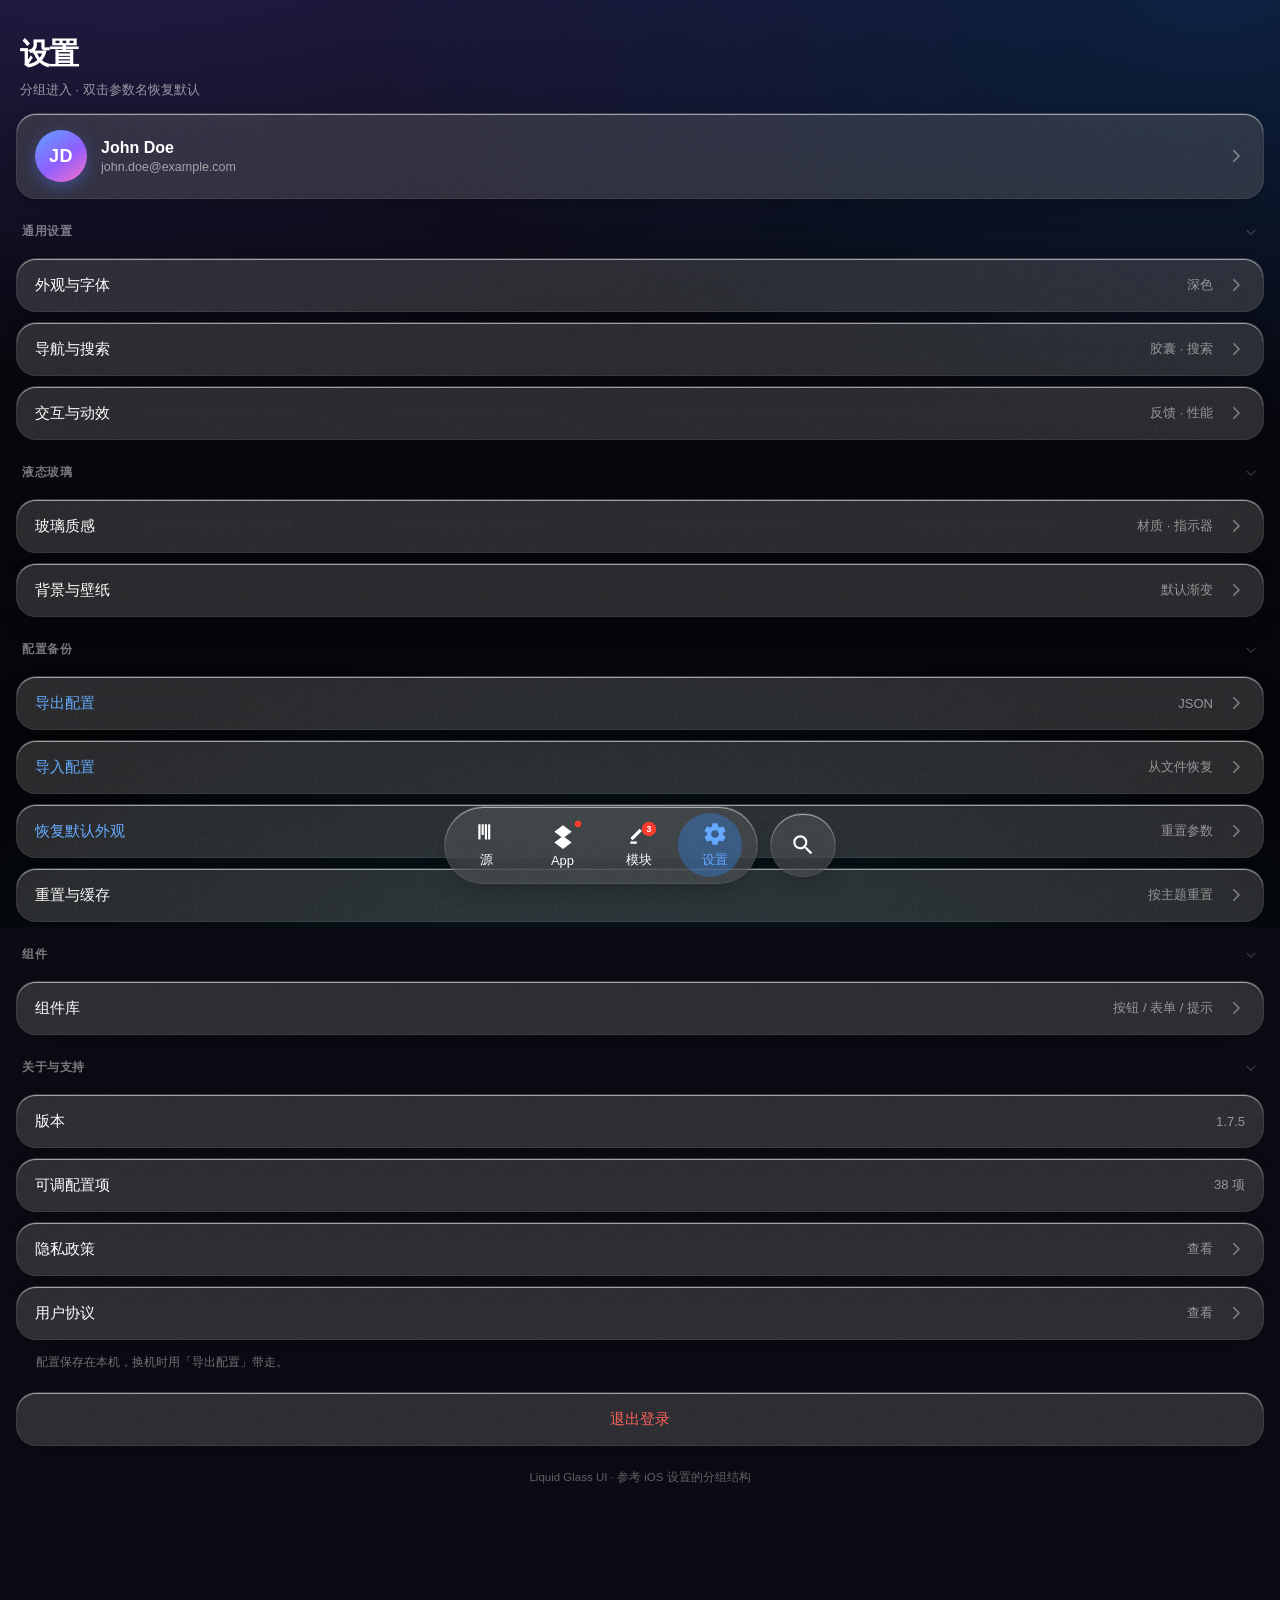
==== commit b38f10ba: "v1.7.5: 设置页重构为分组索引 + 6 个子页面板 - 设置首页改为「分组标题 + 每行独立圆角卡」结构，参考 iOS 设置页 - 重参数下沉子页：外观 / 玻璃质感 / 导航与搜索 / 背景与" ====
--- a/index.html
+++ b/index.html
@@ -146,7 +146,7 @@
 
   <!-- ===== 视图：设置 ===== -->
   <section class="view" data-view="settings">
-    <div class="page-head"><h1>设置</h1><p class="page-sub">滑块 0 = 默认外观（左减右增）· 双击参数名恢复默认</p></div>
+    <div class="page-head"><h1>设置</h1><p class="page-sub">分组进入 · 双击参数名恢复默认</p></div>
 
     <div class="liquid-glass account-card" id="account-card" role="button" tabindex="0">
       <div class="avatar" id="av-box">JD</div>
@@ -157,9 +157,45 @@
       <svg class="chev" viewBox="0 0 24 24" aria-hidden="true"><use href="#i-chev"/></svg>
     </div>
 
-    <!-- 显示 -->
-    <div class="group-title">显示与字体</div>
-    <div class="liquid-glass card">
+    <div class="group-title">通用设置</div>
+    <div class="liquid-glass card row-card"><div class="row tap" data-goto="appearance"><span class="row-label">外观与字体</span><span class="row-val" id="idx-theme">深色</span><svg class="chev" viewBox="0 0 24 24" aria-hidden="true"><use href="#i-chev"/></svg></div></div>
+    <div class="liquid-glass card row-card"><div class="row tap" data-goto="nav"><span class="row-label">导航与搜索</span><span class="row-val">胶囊 · 搜索</span><svg class="chev" viewBox="0 0 24 24" aria-hidden="true"><use href="#i-chev"/></svg></div></div>
+    <div class="liquid-glass card row-card"><div class="row tap" data-goto="behavior"><span class="row-label">交互与动效</span><span class="row-val">反馈 · 性能</span><svg class="chev" viewBox="0 0 24 24" aria-hidden="true"><use href="#i-chev"/></svg></div></div>
+
+    <div class="group-title">液态玻璃</div>
+    <div class="liquid-glass card row-card"><div class="row tap" data-goto="glass"><span class="row-label">玻璃质感</span><span class="row-val">材质 · 指示器</span><svg class="chev" viewBox="0 0 24 24" aria-hidden="true"><use href="#i-chev"/></svg></div></div>
+    <div class="liquid-glass card row-card"><div class="row tap" data-goto="background"><span class="row-label">背景与壁纸</span><span class="row-val" id="idx-wall">默认渐变</span><svg class="chev" viewBox="0 0 24 24" aria-hidden="true"><use href="#i-chev"/></svg></div></div>
+
+    <div class="group-title">配置备份</div>
+    <div class="liquid-glass card row-card"><div class="row tap action" id="btn-export"><span class="row-label">导出配置</span><span class="row-val">JSON</span><svg class="chev" viewBox="0 0 24 24" aria-hidden="true"><use href="#i-chev"/></svg></div></div>
+    <div class="liquid-glass card row-card"><div class="row tap action" id="btn-import"><span class="row-label">导入配置</span><span class="row-val">从文件恢复</span><svg class="chev" viewBox="0 0 24 24" aria-hidden="true"><use href="#i-chev"/></svg></div></div>
+    <div class="liquid-glass card row-card"><div class="row tap action" id="btn-reset"><span class="row-label">恢复默认外观</span><span class="row-val">重置参数</span><svg class="chev" viewBox="0 0 24 24" aria-hidden="true"><use href="#i-chev"/></svg></div></div>
+    <div class="liquid-glass card row-card"><div class="row tap" data-goto="data"><span class="row-label">重置与缓存</span><span class="row-val">按主题重置</span><svg class="chev" viewBox="0 0 24 24" aria-hidden="true"><use href="#i-chev"/></svg></div></div>
+
+    <div class="group-title">组件</div>
+    <div class="liquid-glass card row-card"><div class="row tap" id="btn-components"><span class="row-label">组件库</span><span class="row-val">按钮 / 表单 / 提示</span><svg class="chev" viewBox="0 0 24 24" aria-hidden="true"><use href="#i-chev"/></svg></div></div>
+
+    <div class="group-title">关于与支持</div>
+    <div class="liquid-glass card row-card"><div class="row"><span class="row-label">版本</span><span class="row-val">1.7.5</span></div></div>
+    <div class="liquid-glass card row-card"><div class="row"><span class="row-label">可调配置项</span><span class="row-val" id="conf-count">—</span></div></div>
+    <div class="liquid-glass card row-card"><div class="row tap" id="btn-privacy"><span class="row-label">隐私政策</span><span class="row-val">查看</span><svg class="chev" viewBox="0 0 24 24" aria-hidden="true"><use href="#i-chev"/></svg></div></div>
+    <div class="liquid-glass card row-card"><div class="row tap" id="btn-terms"><span class="row-label">用户协议</span><span class="row-val">查看</span><svg class="chev" viewBox="0 0 24 24" aria-hidden="true"><use href="#i-chev"/></svg></div></div>
+    <div class="group-note">配置保存在本机，换机时用「导出配置」带走。</div>
+
+    <div class="liquid-glass card row-card" style="margin-top:20px;">
+      <div class="row tap center danger" id="btn-logout"><span>退出登录</span></div>
+    </div>
+
+    <div class="foot-note">Liquid Glass UI · 参考 iOS 设置的分组结构</div>
+  </section>
+
+  <section class="view" data-view="appearance">
+    <div class="page-head">
+      <button class="btn sm ghost back-btn" data-back-settings type="button">← 返回设置</button>
+      <h1>外观与字体</h1>
+      <p class="page-sub">主题、字体与整体字号，全页生效。</p>
+    </div>
+<div class="liquid-glass card">
       <div class="row block">
         <div class="row-head"><span>显示模式</span><span class="row-val" id="val-theme-mode"></span></div>
         <div class="segmented" id="seg-theme">
@@ -191,10 +227,18 @@
         <input type="range" id="r-h1-font" min="-14" max="14" step="1" />
       </div>
     </div>
+    <div class="group-note">跟随系统时按系统深浅切换；字体与字号对整页生效。</div>
 
     <!-- 玻璃材质 -->
-    <div class="group-title">玻璃材质</div>
-    <div class="liquid-glass card">
+  </section>
+
+  <section class="view" data-view="glass">
+    <div class="page-head">
+      <button class="btn sm ghost back-btn" data-back-settings type="button">← 返回设置</button>
+      <h1>玻璃质感</h1>
+      <p class="page-sub">材质参数与选中指示器，滑块 0 = 默认外观。</p>
+    </div>
+<div class="liquid-glass card">
       <div class="row">
         <span class="row-label">玻璃着色</span>
         <span class="cfield" id="cf-tint"><input type="color" id="c-tint" /></span>
@@ -236,10 +280,36 @@
         <input type="range" id="r-card-radius" min="-20" max="20" step="1" />
       </div>
     </div>
+    <div class="group-note">滑块 0 = 默认外观，向左减弱、向右增强；双击参数名恢复默认。</div>
 
     <!-- 导航栏 -->
-    <div class="group-title">导航栏</div>
-    <div class="liquid-glass card">
+
+    <div class="group-note" style="padding-top:14px;">指示器颜色与样式单独一组，改的是选中态，不影响材质本身。</div>
+<div class="liquid-glass card">
+      <div class="row">
+        <span class="row-label">指示器颜色</span>
+        <span class="cfield" id="cf-indicator"><input type="color" id="c-indicator" /></span>
+      </div>
+      <div class="row block">
+        <div class="row-head"><span>指示器样式</span></div>
+        <div class="segmented" id="seg-indicator">
+          <div class="seg-thumb"></div>
+          <div class="seg-item" data-style="fill">填充胶囊</div>
+          <div class="seg-item" data-style="ring">描边环</div>
+        </div>
+      </div>
+    </div>
+
+    <!-- 交互 -->
+  </section>
+
+  <section class="view" data-view="nav">
+    <div class="page-head">
+      <button class="btn sm ghost back-btn" data-back-settings type="button">← 返回设置</button>
+      <h1>导航与搜索</h1>
+      <p class="page-sub">底部胶囊与搜索按钮的形状、尺寸与行为。</p>
+    </div>
+<div class="liquid-glass card">
       <div class="row block">
         <div class="row-head"><span>胶囊圆角</span><span class="row-val" id="val-radius">999 px</span></div>
         <input type="range" id="r-radius" min="-999" max="999" step="1" />
@@ -269,28 +339,32 @@
         <div class="switch" data-switch="showLabel"></div>
       </div>
       <div class="row"><span class="row-label">滚动收起导航</span><div class="switch" data-switch="autoHide"></div></div>
-    </div>
-
-    <!-- 搜索按钮 -->
-    <div class="group-title">搜索按钮</div>
-    <div class="liquid-glass card">
-      <div class="row block">
-        <div class="row-head"><span>按钮宽度</span><span class="row-val" id="val-solo-w">44 px</span></div>
+      <div class="row block">
+        <div class="row-head"><span>搜索按钮宽度</span><span class="row-val" id="val-solo-w">44 px</span></div>
         <input type="range" id="r-solo-w" min="-30" max="30" step="1" />
       </div>
       <div class="row block">
-        <div class="row-head"><span>图标尺寸</span><span class="row-val" id="val-solo-icon">26 px</span></div>
+        <div class="row-head"><span>搜索图标尺寸</span><span class="row-val" id="val-solo-icon">26 px</span></div>
         <input type="range" id="r-solo-icon" min="-14" max="14" step="1" />
       </div>
       <div class="row block">
-        <div class="row-head"><span>胶囊圆角</span><span class="row-val" id="val-solo-radius">999 px</span></div>
+        <div class="row-head"><span>搜索按钮圆角</span><span class="row-val" id="val-solo-radius">999 px</span></div>
         <input type="range" id="r-solo-radius" min="-999" max="999" step="1" />
       </div>
     </div>
+    <div class="group-note">底部胶囊与搜索按钮共用一组参数；滑块 0 = 默认外观。</div>
+
 
     <!-- 背景壁纸 -->
-    <div class="group-title">背景壁纸</div>
-    <div class="liquid-glass card">
+  </section>
+
+  <section class="view" data-view="background">
+    <div class="page-head">
+      <button class="btn sm ghost back-btn" data-back-settings type="button">← 返回设置</button>
+      <h1>背景与壁纸</h1>
+      <p class="page-sub">默认渐变、自定义壁纸与暗化程度。</p>
+    </div>
+<div class="liquid-glass card">
       <div class="row tap" id="btn-wall-upload">
         <span class="row-label">选择壁纸</span>
         <span class="row-val" id="wall-state">未设置</span>
@@ -323,34 +397,26 @@
     </div>
 
     <!-- 选中指示器 -->
-    <div class="group-title">选中指示器</div>
-    <div class="liquid-glass card">
-      <div class="row">
-        <span class="row-label">指示器颜色</span>
-        <span class="cfield" id="cf-indicator"><input type="color" id="c-indicator" /></span>
-      </div>
-      <div class="row block">
-        <div class="row-head"><span>指示器样式</span></div>
-        <div class="segmented" id="seg-indicator">
-          <div class="seg-thumb"></div>
-          <div class="seg-item" data-style="fill">填充胶囊</div>
-          <div class="seg-item" data-style="ring">描边环</div>
-        </div>
-      </div>
-    </div>
-
-    <!-- 交互 -->
-    <div class="group-title">交互与反馈</div>
-    <div class="liquid-glass card">
+  </section>
+
+  <section class="view" data-view="behavior">
+    <div class="page-head">
+      <button class="btn sm ghost back-btn" data-back-settings type="button">← 返回设置</button>
+      <h1>交互与动效</h1>
+      <p class="page-sub">开关类偏好与性能选项。</p>
+    </div>
+<div class="liquid-glass card">
       <div class="row"><span class="row-label">通知</span><div class="switch" data-switch="notify"></div></div>
       <div class="row"><span class="row-label">触感反馈</span><div class="switch" data-switch="haptic"></div></div>
       <div class="row"><span class="row-label">滑动动效</span><div class="switch" data-switch="motion"></div></div>
       <div class="row"><span class="row-label">左右滑动切换页面</span><div class="switch" data-switch="swipeNav"></div></div>
     </div>
+    <div class="group-note">关闭滑动动效或触感反馈后，切页只保留最基础的位移。</div>
 
     <!-- 动效与性能 -->
-    <div class="group-title">动效与性能</div>
-    <div class="liquid-glass card">
+
+    <div class="group-note" style="padding-top:14px;">动画速度与性能模式会影响所有过渡与模糊开销。</div>
+<div class="liquid-glass card">
       <div class="row block">
         <div class="row-head"><span>动画速度</span><span class="row-val" id="val-speed">1.0 ×</span></div>
         <input type="range" id="r-speed" min="-1.5" max="1.5" step="0.1" />
@@ -362,40 +428,20 @@
     </div>
 
     <!-- 存储 -->
-    <div class="group-title">存储与配置</div>
-    <div class="liquid-glass card">
-      <div class="row tap" id="btn-export"><span class="row-label">导出配置</span><span class="row-val">JSON</span></div>
-      <div class="row tap" id="btn-import"><span class="row-label">导入配置</span><svg class="chev" viewBox="0 0 24 24" aria-hidden="true"><use href="#i-chev"/></svg></div>
-      <div class="row tap" id="btn-reset"><span class="row-label">恢复默认外观</span></div>
+  </section>
+
+  <section class="view" data-view="data">
+    <div class="page-head">
+      <button class="btn sm ghost back-btn" data-back-settings type="button">← 返回设置</button>
+      <h1>数据与备份</h1>
+      <p class="page-sub">导入导出、重置与缓存清理。</p>
+    </div>
+<div class="liquid-glass card">
       <div class="row tap" id="btn-reset-dark"><span class="row-label">仅重置深色参数</span><span class="row-val">材质</span></div>
       <div class="row tap" id="btn-reset-light"><span class="row-label">仅重置浅色参数</span><span class="row-val">材质</span></div>
-      <div class="row tap" id="btn-clear"><span class="row-label">清除缓存</span><span class="row-val" id="cache-size">—</span></div>
-    </div>
-
-    <!-- 组件库入口 -->
-    <div class="group-title">组件</div>
-    <div class="liquid-glass card">
-      <div class="row tap" id="btn-components">
-        <span class="row-label">组件库</span>
-        <span class="row-val">按钮 / 表单 / 提示 / 反馈</span>
-        <svg class="chev" viewBox="0 0 24 24" aria-hidden="true"><use href="#i-chev"/></svg>
-      </div>
-    </div>
-
-    <!-- 关于 -->
-    <div class="group-title">关于</div>
-    <div class="liquid-glass card">
-      <div class="row"><span class="row-label">版本</span><span class="row-val">1.7.4</span></div>
-      <div class="row"><span class="row-label">可调配置项</span><span class="row-val" id="conf-count">—</span></div>
-      <div class="row tap" id="btn-privacy"><span class="row-label">隐私政策</span><svg class="chev" viewBox="0 0 24 24" aria-hidden="true"><use href="#i-chev"/></svg></div>
-      <div class="row tap" id="btn-terms"><span class="row-label">用户协议</span><svg class="chev" viewBox="0 0 24 24" aria-hidden="true"><use href="#i-chev"/></svg></div>
-    </div>
-
-    <div class="liquid-glass card" style="margin-top:20px;">
-      <div class="row tap center danger" id="btn-logout"><span>退出登录</span></div>
-    </div>
-
-    <div class="foot-note">双击参数名可恢复该项默认值 · Liquid Glass UI · 风格参考 rdev/liquid-glass-react</div>
+      <div class="row tap action" id="btn-clear"><span class="row-label">清除缓存</span><span class="row-val" id="cache-size">—</span></div>
+    </div>
+    <div class="group-note">只重置当前主题那一套材质参数；清除缓存会一并丢掉壁纸与头像。</div>
   </section>
 
   <!-- ===== 视图：组件库 ===== -->
--- a/styles.css
+++ b/styles.css
@@ -432,6 +432,15 @@
 
 /* 组件库：预览与文档分区（独立视图，与设置项搜索索引无关） */
 .back-btn{margin-bottom:12px;}
+/* iOS 设置式分组：单行卡片 + 组脚注 + 蓝色操作行 */
+.row-card{margin-top:10px;}
+.row-card .row{border-radius:inherit;}
+.group-title{margin-top:24px;}
+.group-note{font-size:12px;line-height:1.6;opacity:.42;padding:9px 20px 0;}
+.group-note:last-of-type{padding-bottom:4px;}
+.row.action .row-label{color:var(--text-active);}
+.row.action .row-val{opacity:.5;}
+.row.tap.danger .row-label{color:#ff453a;}
 .pv-block{padding:14px 16px;border-bottom:1px solid var(--lg-line);}
 .pv-block:last-of-type{border-bottom:none;}
 .pv-label{font-size:12px;font-weight:600;letter-spacing:.3px;opacity:.42;margin-bottom:10px;}
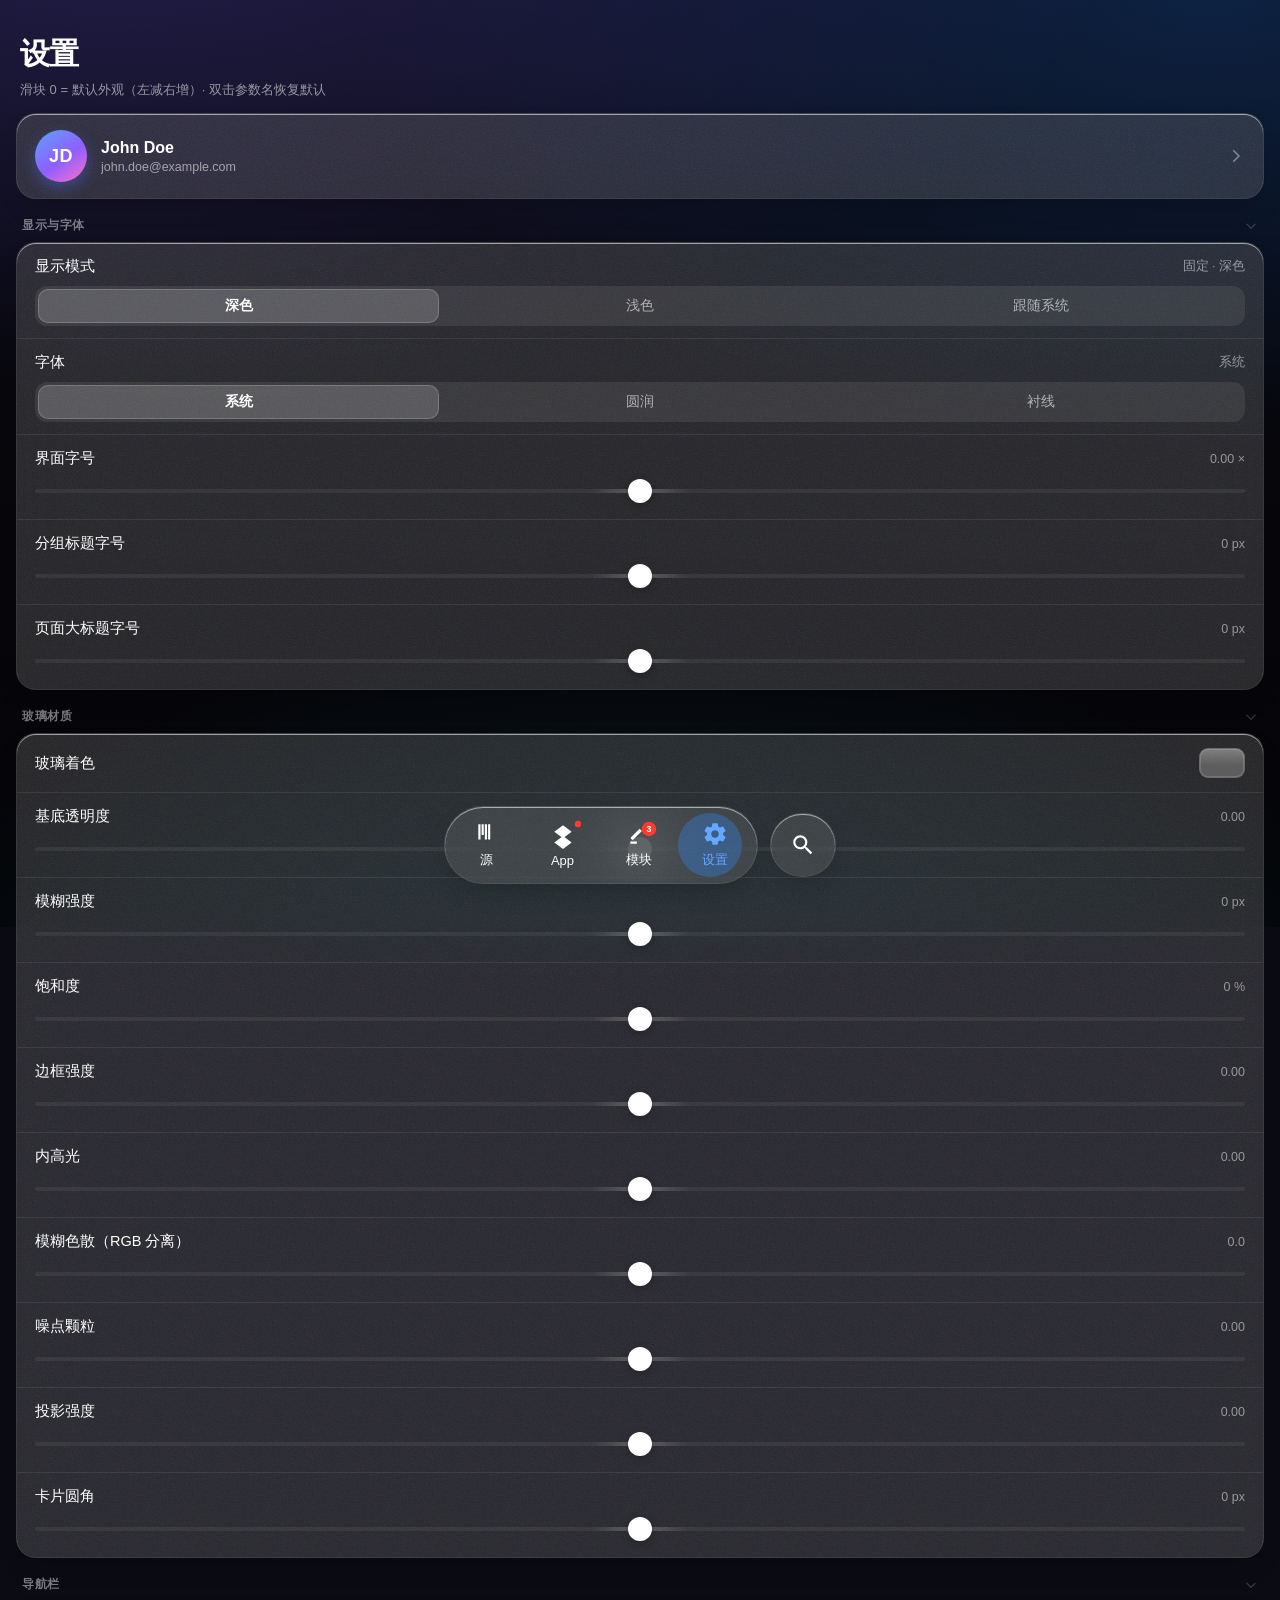
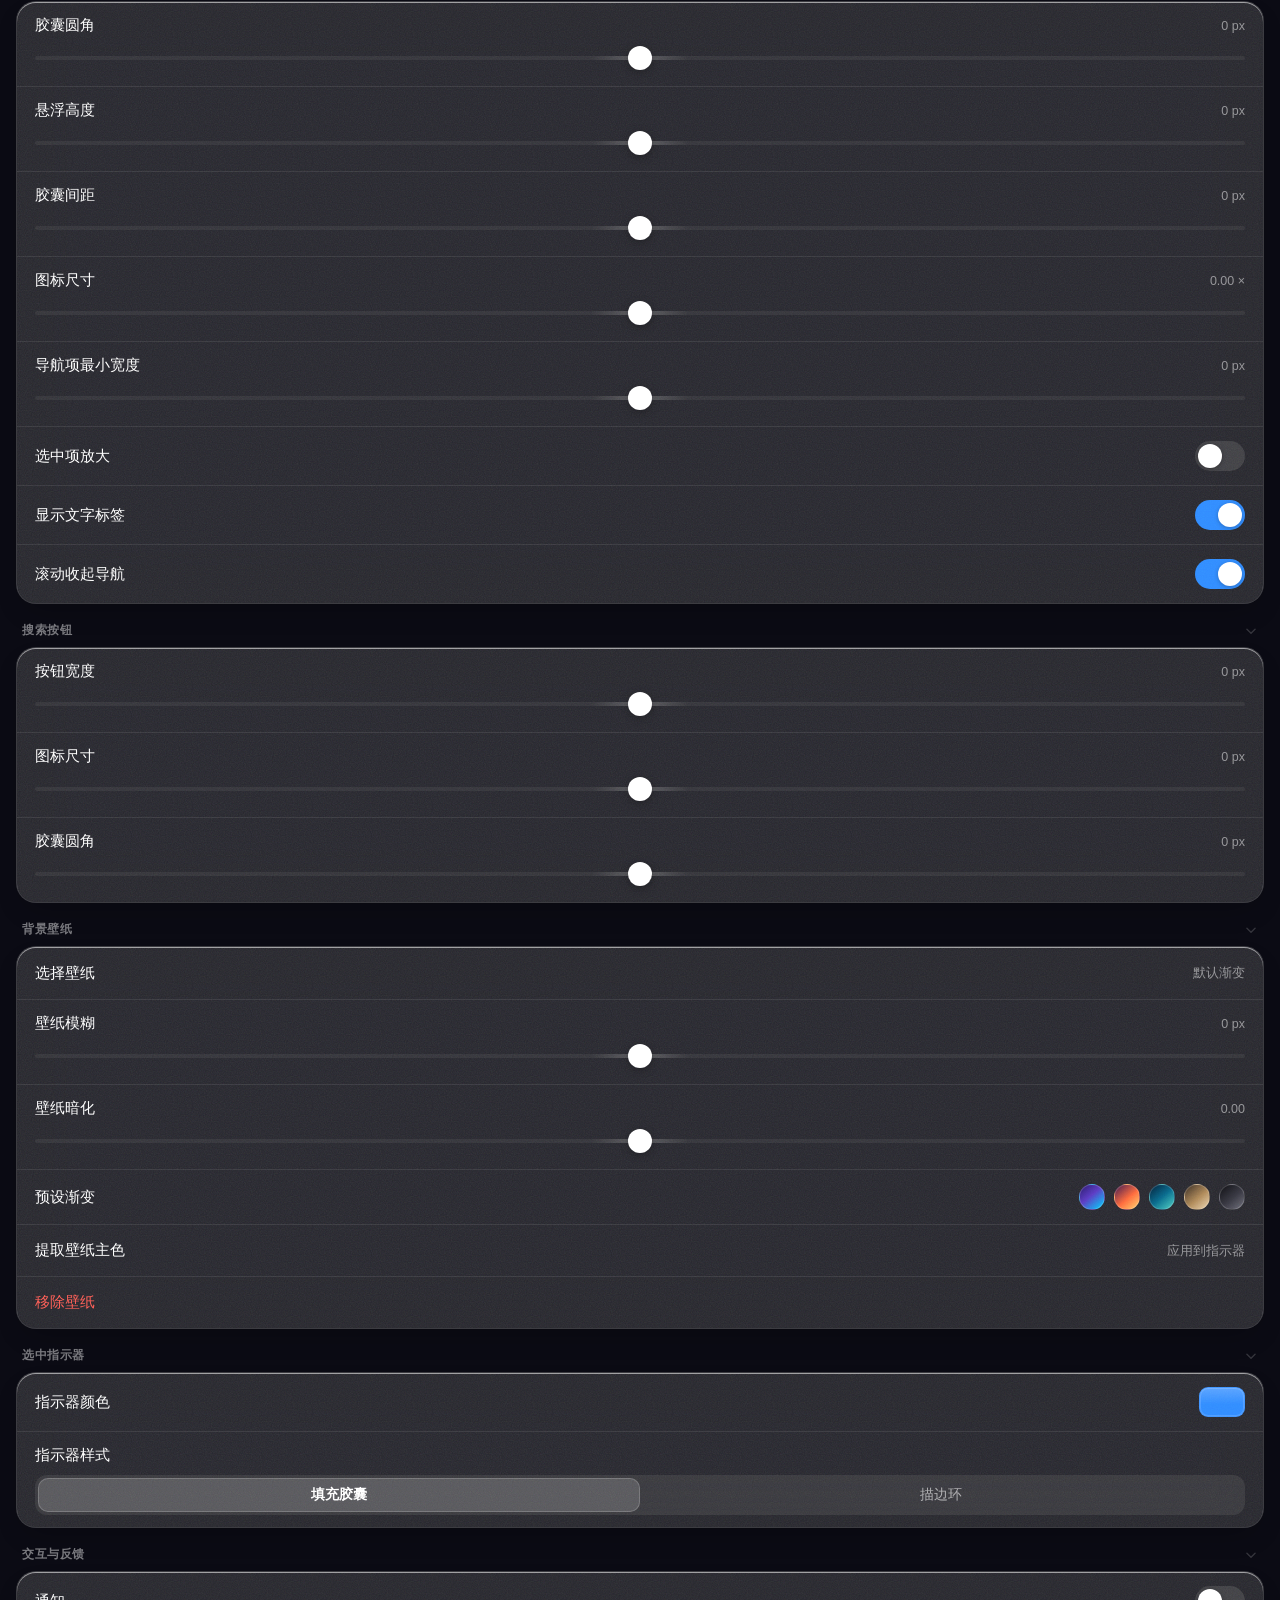
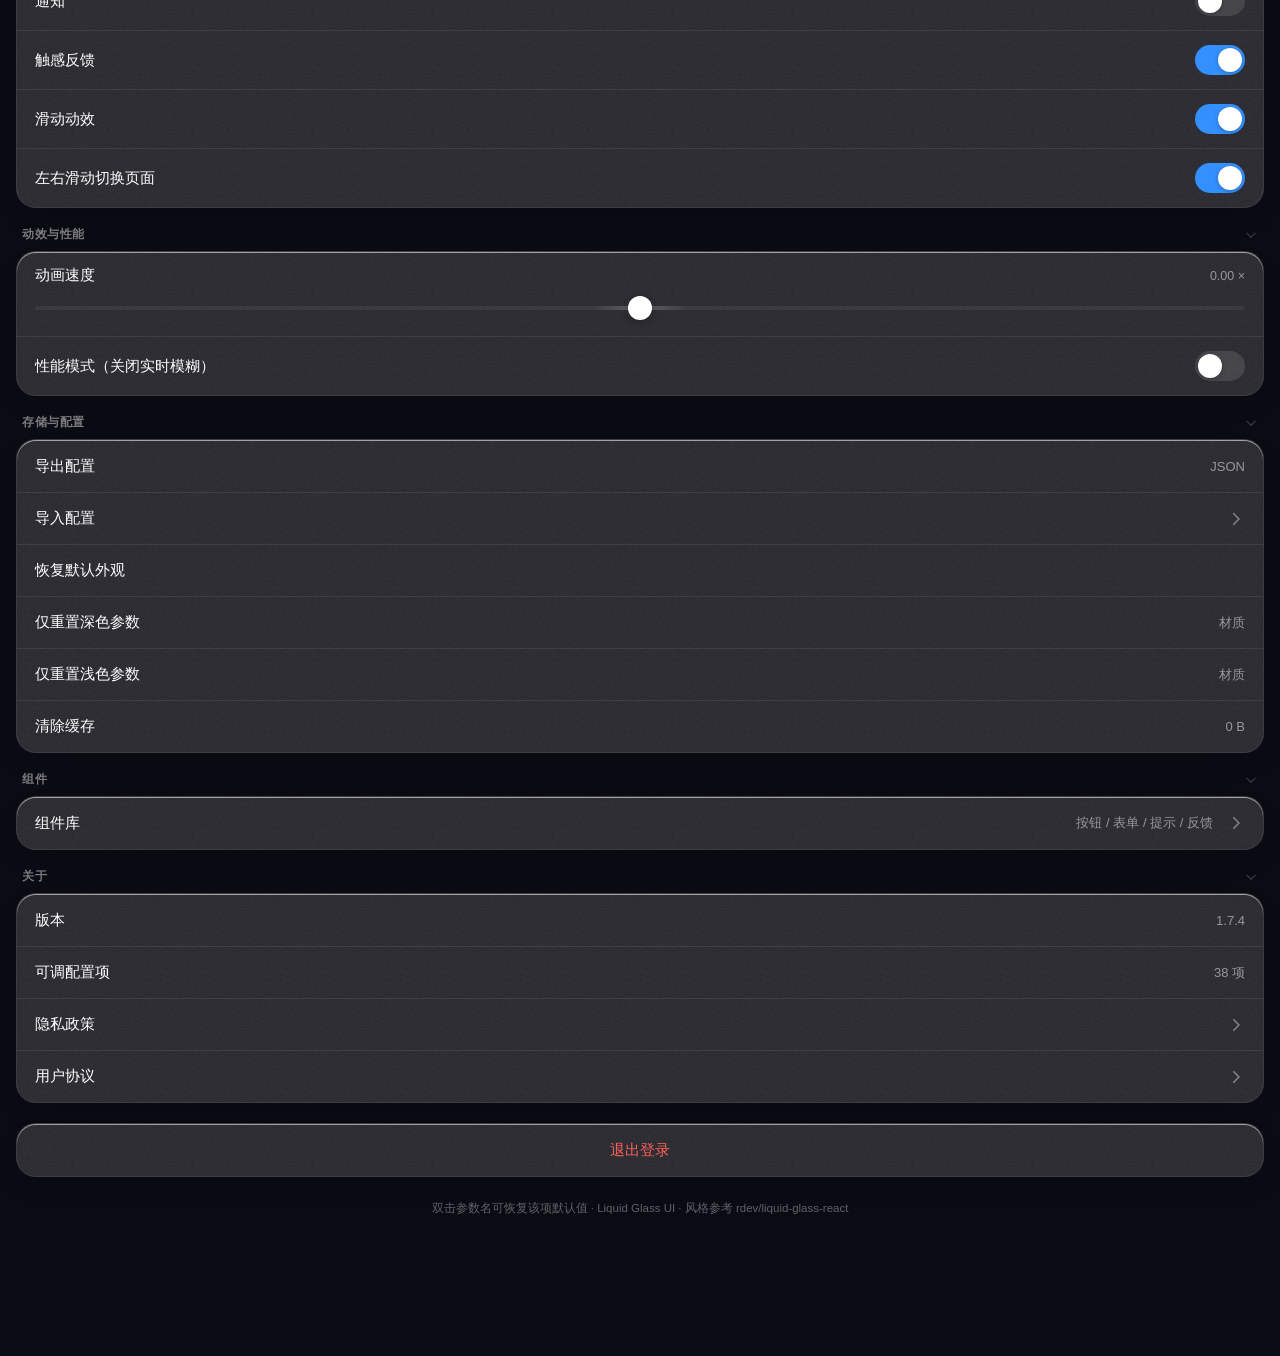
==== commit eff7250d: "Revert "v1.7.5: 设置页重构为分组索引 + 6 个子页面板" This reverts commit b38f10ba385ef3f30af7fa559521666892616757." ====
--- a/index.html
+++ b/index.html
@@ -146,7 +146,7 @@
 
   <!-- ===== 视图：设置 ===== -->
   <section class="view" data-view="settings">
-    <div class="page-head"><h1>设置</h1><p class="page-sub">分组进入 · 双击参数名恢复默认</p></div>
+    <div class="page-head"><h1>设置</h1><p class="page-sub">滑块 0 = 默认外观（左减右增）· 双击参数名恢复默认</p></div>
 
     <div class="liquid-glass account-card" id="account-card" role="button" tabindex="0">
       <div class="avatar" id="av-box">JD</div>
@@ -157,45 +157,9 @@
       <svg class="chev" viewBox="0 0 24 24" aria-hidden="true"><use href="#i-chev"/></svg>
     </div>
 
-    <div class="group-title">通用设置</div>
-    <div class="liquid-glass card row-card"><div class="row tap" data-goto="appearance"><span class="row-label">外观与字体</span><span class="row-val" id="idx-theme">深色</span><svg class="chev" viewBox="0 0 24 24" aria-hidden="true"><use href="#i-chev"/></svg></div></div>
-    <div class="liquid-glass card row-card"><div class="row tap" data-goto="nav"><span class="row-label">导航与搜索</span><span class="row-val">胶囊 · 搜索</span><svg class="chev" viewBox="0 0 24 24" aria-hidden="true"><use href="#i-chev"/></svg></div></div>
-    <div class="liquid-glass card row-card"><div class="row tap" data-goto="behavior"><span class="row-label">交互与动效</span><span class="row-val">反馈 · 性能</span><svg class="chev" viewBox="0 0 24 24" aria-hidden="true"><use href="#i-chev"/></svg></div></div>
-
-    <div class="group-title">液态玻璃</div>
-    <div class="liquid-glass card row-card"><div class="row tap" data-goto="glass"><span class="row-label">玻璃质感</span><span class="row-val">材质 · 指示器</span><svg class="chev" viewBox="0 0 24 24" aria-hidden="true"><use href="#i-chev"/></svg></div></div>
-    <div class="liquid-glass card row-card"><div class="row tap" data-goto="background"><span class="row-label">背景与壁纸</span><span class="row-val" id="idx-wall">默认渐变</span><svg class="chev" viewBox="0 0 24 24" aria-hidden="true"><use href="#i-chev"/></svg></div></div>
-
-    <div class="group-title">配置备份</div>
-    <div class="liquid-glass card row-card"><div class="row tap action" id="btn-export"><span class="row-label">导出配置</span><span class="row-val">JSON</span><svg class="chev" viewBox="0 0 24 24" aria-hidden="true"><use href="#i-chev"/></svg></div></div>
-    <div class="liquid-glass card row-card"><div class="row tap action" id="btn-import"><span class="row-label">导入配置</span><span class="row-val">从文件恢复</span><svg class="chev" viewBox="0 0 24 24" aria-hidden="true"><use href="#i-chev"/></svg></div></div>
-    <div class="liquid-glass card row-card"><div class="row tap action" id="btn-reset"><span class="row-label">恢复默认外观</span><span class="row-val">重置参数</span><svg class="chev" viewBox="0 0 24 24" aria-hidden="true"><use href="#i-chev"/></svg></div></div>
-    <div class="liquid-glass card row-card"><div class="row tap" data-goto="data"><span class="row-label">重置与缓存</span><span class="row-val">按主题重置</span><svg class="chev" viewBox="0 0 24 24" aria-hidden="true"><use href="#i-chev"/></svg></div></div>
-
-    <div class="group-title">组件</div>
-    <div class="liquid-glass card row-card"><div class="row tap" id="btn-components"><span class="row-label">组件库</span><span class="row-val">按钮 / 表单 / 提示</span><svg class="chev" viewBox="0 0 24 24" aria-hidden="true"><use href="#i-chev"/></svg></div></div>
-
-    <div class="group-title">关于与支持</div>
-    <div class="liquid-glass card row-card"><div class="row"><span class="row-label">版本</span><span class="row-val">1.7.5</span></div></div>
-    <div class="liquid-glass card row-card"><div class="row"><span class="row-label">可调配置项</span><span class="row-val" id="conf-count">—</span></div></div>
-    <div class="liquid-glass card row-card"><div class="row tap" id="btn-privacy"><span class="row-label">隐私政策</span><span class="row-val">查看</span><svg class="chev" viewBox="0 0 24 24" aria-hidden="true"><use href="#i-chev"/></svg></div></div>
-    <div class="liquid-glass card row-card"><div class="row tap" id="btn-terms"><span class="row-label">用户协议</span><span class="row-val">查看</span><svg class="chev" viewBox="0 0 24 24" aria-hidden="true"><use href="#i-chev"/></svg></div></div>
-    <div class="group-note">配置保存在本机，换机时用「导出配置」带走。</div>
-
-    <div class="liquid-glass card row-card" style="margin-top:20px;">
-      <div class="row tap center danger" id="btn-logout"><span>退出登录</span></div>
-    </div>
-
-    <div class="foot-note">Liquid Glass UI · 参考 iOS 设置的分组结构</div>
-  </section>
-
-  <section class="view" data-view="appearance">
-    <div class="page-head">
-      <button class="btn sm ghost back-btn" data-back-settings type="button">← 返回设置</button>
-      <h1>外观与字体</h1>
-      <p class="page-sub">主题、字体与整体字号，全页生效。</p>
-    </div>
-<div class="liquid-glass card">
+    <!-- 显示 -->
+    <div class="group-title">显示与字体</div>
+    <div class="liquid-glass card">
       <div class="row block">
         <div class="row-head"><span>显示模式</span><span class="row-val" id="val-theme-mode"></span></div>
         <div class="segmented" id="seg-theme">
@@ -227,18 +191,10 @@
         <input type="range" id="r-h1-font" min="-14" max="14" step="1" />
       </div>
     </div>
-    <div class="group-note">跟随系统时按系统深浅切换；字体与字号对整页生效。</div>
 
     <!-- 玻璃材质 -->
-  </section>
-
-  <section class="view" data-view="glass">
-    <div class="page-head">
-      <button class="btn sm ghost back-btn" data-back-settings type="button">← 返回设置</button>
-      <h1>玻璃质感</h1>
-      <p class="page-sub">材质参数与选中指示器，滑块 0 = 默认外观。</p>
-    </div>
-<div class="liquid-glass card">
+    <div class="group-title">玻璃材质</div>
+    <div class="liquid-glass card">
       <div class="row">
         <span class="row-label">玻璃着色</span>
         <span class="cfield" id="cf-tint"><input type="color" id="c-tint" /></span>
@@ -280,36 +236,10 @@
         <input type="range" id="r-card-radius" min="-20" max="20" step="1" />
       </div>
     </div>
-    <div class="group-note">滑块 0 = 默认外观，向左减弱、向右增强；双击参数名恢复默认。</div>
 
     <!-- 导航栏 -->
-
-    <div class="group-note" style="padding-top:14px;">指示器颜色与样式单独一组，改的是选中态，不影响材质本身。</div>
-<div class="liquid-glass card">
-      <div class="row">
-        <span class="row-label">指示器颜色</span>
-        <span class="cfield" id="cf-indicator"><input type="color" id="c-indicator" /></span>
-      </div>
-      <div class="row block">
-        <div class="row-head"><span>指示器样式</span></div>
-        <div class="segmented" id="seg-indicator">
-          <div class="seg-thumb"></div>
-          <div class="seg-item" data-style="fill">填充胶囊</div>
-          <div class="seg-item" data-style="ring">描边环</div>
-        </div>
-      </div>
-    </div>
-
-    <!-- 交互 -->
-  </section>
-
-  <section class="view" data-view="nav">
-    <div class="page-head">
-      <button class="btn sm ghost back-btn" data-back-settings type="button">← 返回设置</button>
-      <h1>导航与搜索</h1>
-      <p class="page-sub">底部胶囊与搜索按钮的形状、尺寸与行为。</p>
-    </div>
-<div class="liquid-glass card">
+    <div class="group-title">导航栏</div>
+    <div class="liquid-glass card">
       <div class="row block">
         <div class="row-head"><span>胶囊圆角</span><span class="row-val" id="val-radius">999 px</span></div>
         <input type="range" id="r-radius" min="-999" max="999" step="1" />
@@ -339,32 +269,28 @@
         <div class="switch" data-switch="showLabel"></div>
       </div>
       <div class="row"><span class="row-label">滚动收起导航</span><div class="switch" data-switch="autoHide"></div></div>
-      <div class="row block">
-        <div class="row-head"><span>搜索按钮宽度</span><span class="row-val" id="val-solo-w">44 px</span></div>
+    </div>
+
+    <!-- 搜索按钮 -->
+    <div class="group-title">搜索按钮</div>
+    <div class="liquid-glass card">
+      <div class="row block">
+        <div class="row-head"><span>按钮宽度</span><span class="row-val" id="val-solo-w">44 px</span></div>
         <input type="range" id="r-solo-w" min="-30" max="30" step="1" />
       </div>
       <div class="row block">
-        <div class="row-head"><span>搜索图标尺寸</span><span class="row-val" id="val-solo-icon">26 px</span></div>
+        <div class="row-head"><span>图标尺寸</span><span class="row-val" id="val-solo-icon">26 px</span></div>
         <input type="range" id="r-solo-icon" min="-14" max="14" step="1" />
       </div>
       <div class="row block">
-        <div class="row-head"><span>搜索按钮圆角</span><span class="row-val" id="val-solo-radius">999 px</span></div>
+        <div class="row-head"><span>胶囊圆角</span><span class="row-val" id="val-solo-radius">999 px</span></div>
         <input type="range" id="r-solo-radius" min="-999" max="999" step="1" />
       </div>
     </div>
-    <div class="group-note">底部胶囊与搜索按钮共用一组参数；滑块 0 = 默认外观。</div>
-
 
     <!-- 背景壁纸 -->
-  </section>
-
-  <section class="view" data-view="background">
-    <div class="page-head">
-      <button class="btn sm ghost back-btn" data-back-settings type="button">← 返回设置</button>
-      <h1>背景与壁纸</h1>
-      <p class="page-sub">默认渐变、自定义壁纸与暗化程度。</p>
-    </div>
-<div class="liquid-glass card">
+    <div class="group-title">背景壁纸</div>
+    <div class="liquid-glass card">
       <div class="row tap" id="btn-wall-upload">
         <span class="row-label">选择壁纸</span>
         <span class="row-val" id="wall-state">未设置</span>
@@ -397,26 +323,34 @@
     </div>
 
     <!-- 选中指示器 -->
-  </section>
-
-  <section class="view" data-view="behavior">
-    <div class="page-head">
-      <button class="btn sm ghost back-btn" data-back-settings type="button">← 返回设置</button>
-      <h1>交互与动效</h1>
-      <p class="page-sub">开关类偏好与性能选项。</p>
-    </div>
-<div class="liquid-glass card">
+    <div class="group-title">选中指示器</div>
+    <div class="liquid-glass card">
+      <div class="row">
+        <span class="row-label">指示器颜色</span>
+        <span class="cfield" id="cf-indicator"><input type="color" id="c-indicator" /></span>
+      </div>
+      <div class="row block">
+        <div class="row-head"><span>指示器样式</span></div>
+        <div class="segmented" id="seg-indicator">
+          <div class="seg-thumb"></div>
+          <div class="seg-item" data-style="fill">填充胶囊</div>
+          <div class="seg-item" data-style="ring">描边环</div>
+        </div>
+      </div>
+    </div>
+
+    <!-- 交互 -->
+    <div class="group-title">交互与反馈</div>
+    <div class="liquid-glass card">
       <div class="row"><span class="row-label">通知</span><div class="switch" data-switch="notify"></div></div>
       <div class="row"><span class="row-label">触感反馈</span><div class="switch" data-switch="haptic"></div></div>
       <div class="row"><span class="row-label">滑动动效</span><div class="switch" data-switch="motion"></div></div>
       <div class="row"><span class="row-label">左右滑动切换页面</span><div class="switch" data-switch="swipeNav"></div></div>
     </div>
-    <div class="group-note">关闭滑动动效或触感反馈后，切页只保留最基础的位移。</div>
 
     <!-- 动效与性能 -->
-
-    <div class="group-note" style="padding-top:14px;">动画速度与性能模式会影响所有过渡与模糊开销。</div>
-<div class="liquid-glass card">
+    <div class="group-title">动效与性能</div>
+    <div class="liquid-glass card">
       <div class="row block">
         <div class="row-head"><span>动画速度</span><span class="row-val" id="val-speed">1.0 ×</span></div>
         <input type="range" id="r-speed" min="-1.5" max="1.5" step="0.1" />
@@ -428,20 +362,40 @@
     </div>
 
     <!-- 存储 -->
-  </section>
-
-  <section class="view" data-view="data">
-    <div class="page-head">
-      <button class="btn sm ghost back-btn" data-back-settings type="button">← 返回设置</button>
-      <h1>数据与备份</h1>
-      <p class="page-sub">导入导出、重置与缓存清理。</p>
-    </div>
-<div class="liquid-glass card">
+    <div class="group-title">存储与配置</div>
+    <div class="liquid-glass card">
+      <div class="row tap" id="btn-export"><span class="row-label">导出配置</span><span class="row-val">JSON</span></div>
+      <div class="row tap" id="btn-import"><span class="row-label">导入配置</span><svg class="chev" viewBox="0 0 24 24" aria-hidden="true"><use href="#i-chev"/></svg></div>
+      <div class="row tap" id="btn-reset"><span class="row-label">恢复默认外观</span></div>
       <div class="row tap" id="btn-reset-dark"><span class="row-label">仅重置深色参数</span><span class="row-val">材质</span></div>
       <div class="row tap" id="btn-reset-light"><span class="row-label">仅重置浅色参数</span><span class="row-val">材质</span></div>
-      <div class="row tap action" id="btn-clear"><span class="row-label">清除缓存</span><span class="row-val" id="cache-size">—</span></div>
-    </div>
-    <div class="group-note">只重置当前主题那一套材质参数；清除缓存会一并丢掉壁纸与头像。</div>
+      <div class="row tap" id="btn-clear"><span class="row-label">清除缓存</span><span class="row-val" id="cache-size">—</span></div>
+    </div>
+
+    <!-- 组件库入口 -->
+    <div class="group-title">组件</div>
+    <div class="liquid-glass card">
+      <div class="row tap" id="btn-components">
+        <span class="row-label">组件库</span>
+        <span class="row-val">按钮 / 表单 / 提示 / 反馈</span>
+        <svg class="chev" viewBox="0 0 24 24" aria-hidden="true"><use href="#i-chev"/></svg>
+      </div>
+    </div>
+
+    <!-- 关于 -->
+    <div class="group-title">关于</div>
+    <div class="liquid-glass card">
+      <div class="row"><span class="row-label">版本</span><span class="row-val">1.7.4</span></div>
+      <div class="row"><span class="row-label">可调配置项</span><span class="row-val" id="conf-count">—</span></div>
+      <div class="row tap" id="btn-privacy"><span class="row-label">隐私政策</span><svg class="chev" viewBox="0 0 24 24" aria-hidden="true"><use href="#i-chev"/></svg></div>
+      <div class="row tap" id="btn-terms"><span class="row-label">用户协议</span><svg class="chev" viewBox="0 0 24 24" aria-hidden="true"><use href="#i-chev"/></svg></div>
+    </div>
+
+    <div class="liquid-glass card" style="margin-top:20px;">
+      <div class="row tap center danger" id="btn-logout"><span>退出登录</span></div>
+    </div>
+
+    <div class="foot-note">双击参数名可恢复该项默认值 · Liquid Glass UI · 风格参考 rdev/liquid-glass-react</div>
   </section>
 
   <!-- ===== 视图：组件库 ===== -->
--- a/styles.css
+++ b/styles.css
@@ -432,15 +432,6 @@
 
 /* 组件库：预览与文档分区（独立视图，与设置项搜索索引无关） */
 .back-btn{margin-bottom:12px;}
-/* iOS 设置式分组：单行卡片 + 组脚注 + 蓝色操作行 */
-.row-card{margin-top:10px;}
-.row-card .row{border-radius:inherit;}
-.group-title{margin-top:24px;}
-.group-note{font-size:12px;line-height:1.6;opacity:.42;padding:9px 20px 0;}
-.group-note:last-of-type{padding-bottom:4px;}
-.row.action .row-label{color:var(--text-active);}
-.row.action .row-val{opacity:.5;}
-.row.tap.danger .row-label{color:#ff453a;}
 .pv-block{padding:14px 16px;border-bottom:1px solid var(--lg-line);}
 .pv-block:last-of-type{border-bottom:none;}
 .pv-label{font-size:12px;font-weight:600;letter-spacing:.3px;opacity:.42;margin-bottom:10px;}
